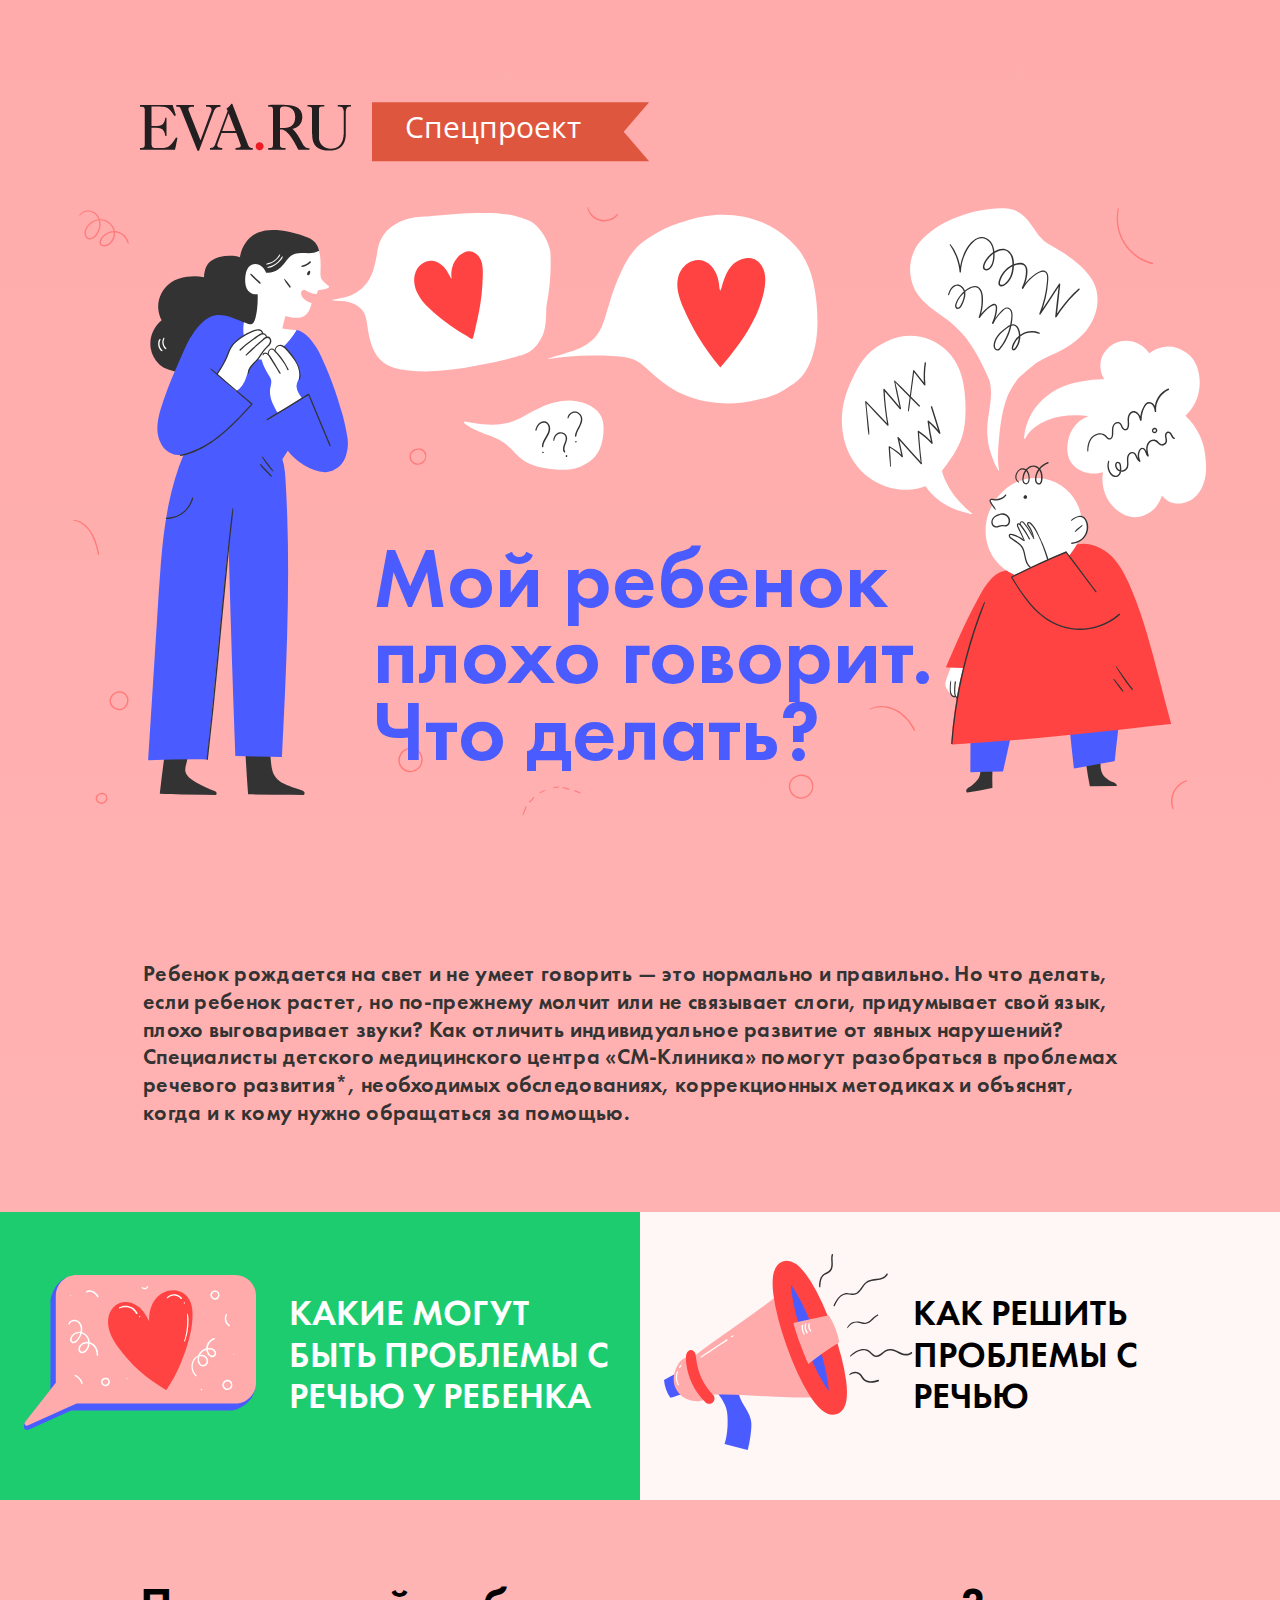
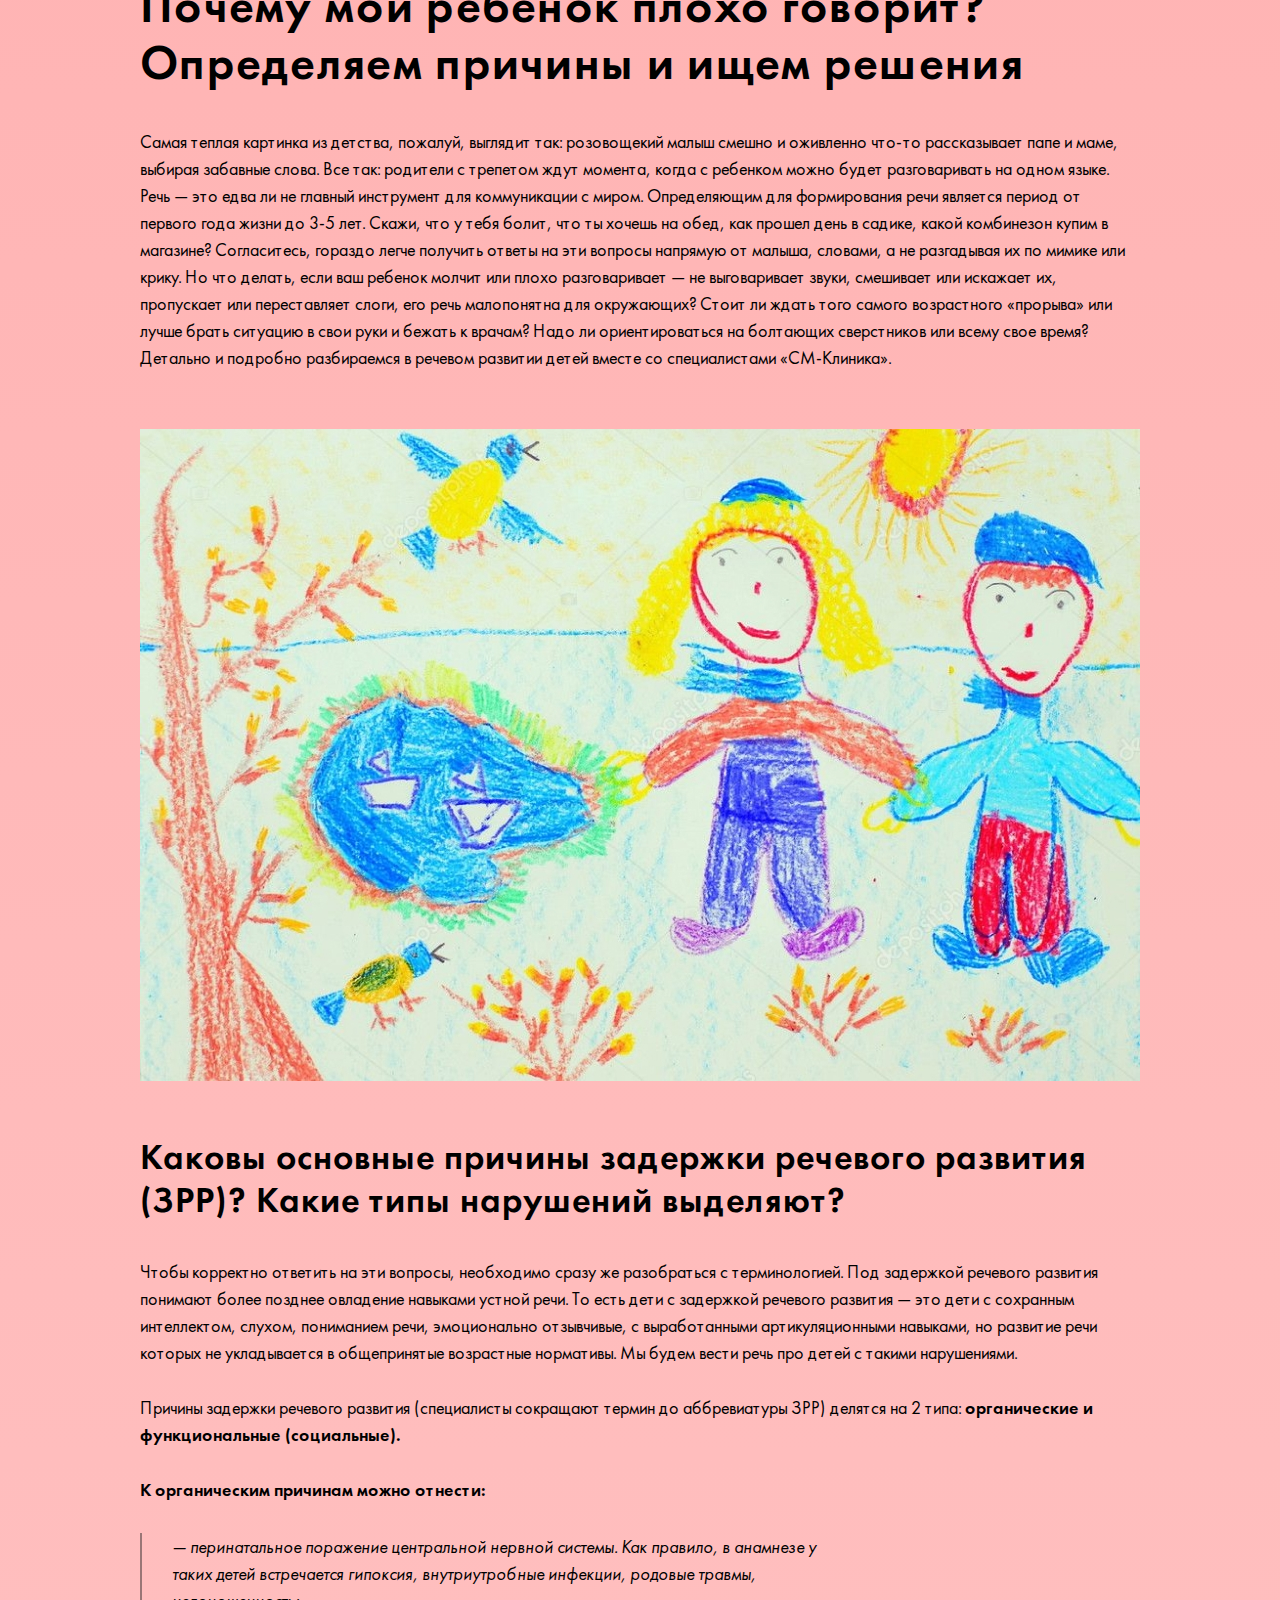
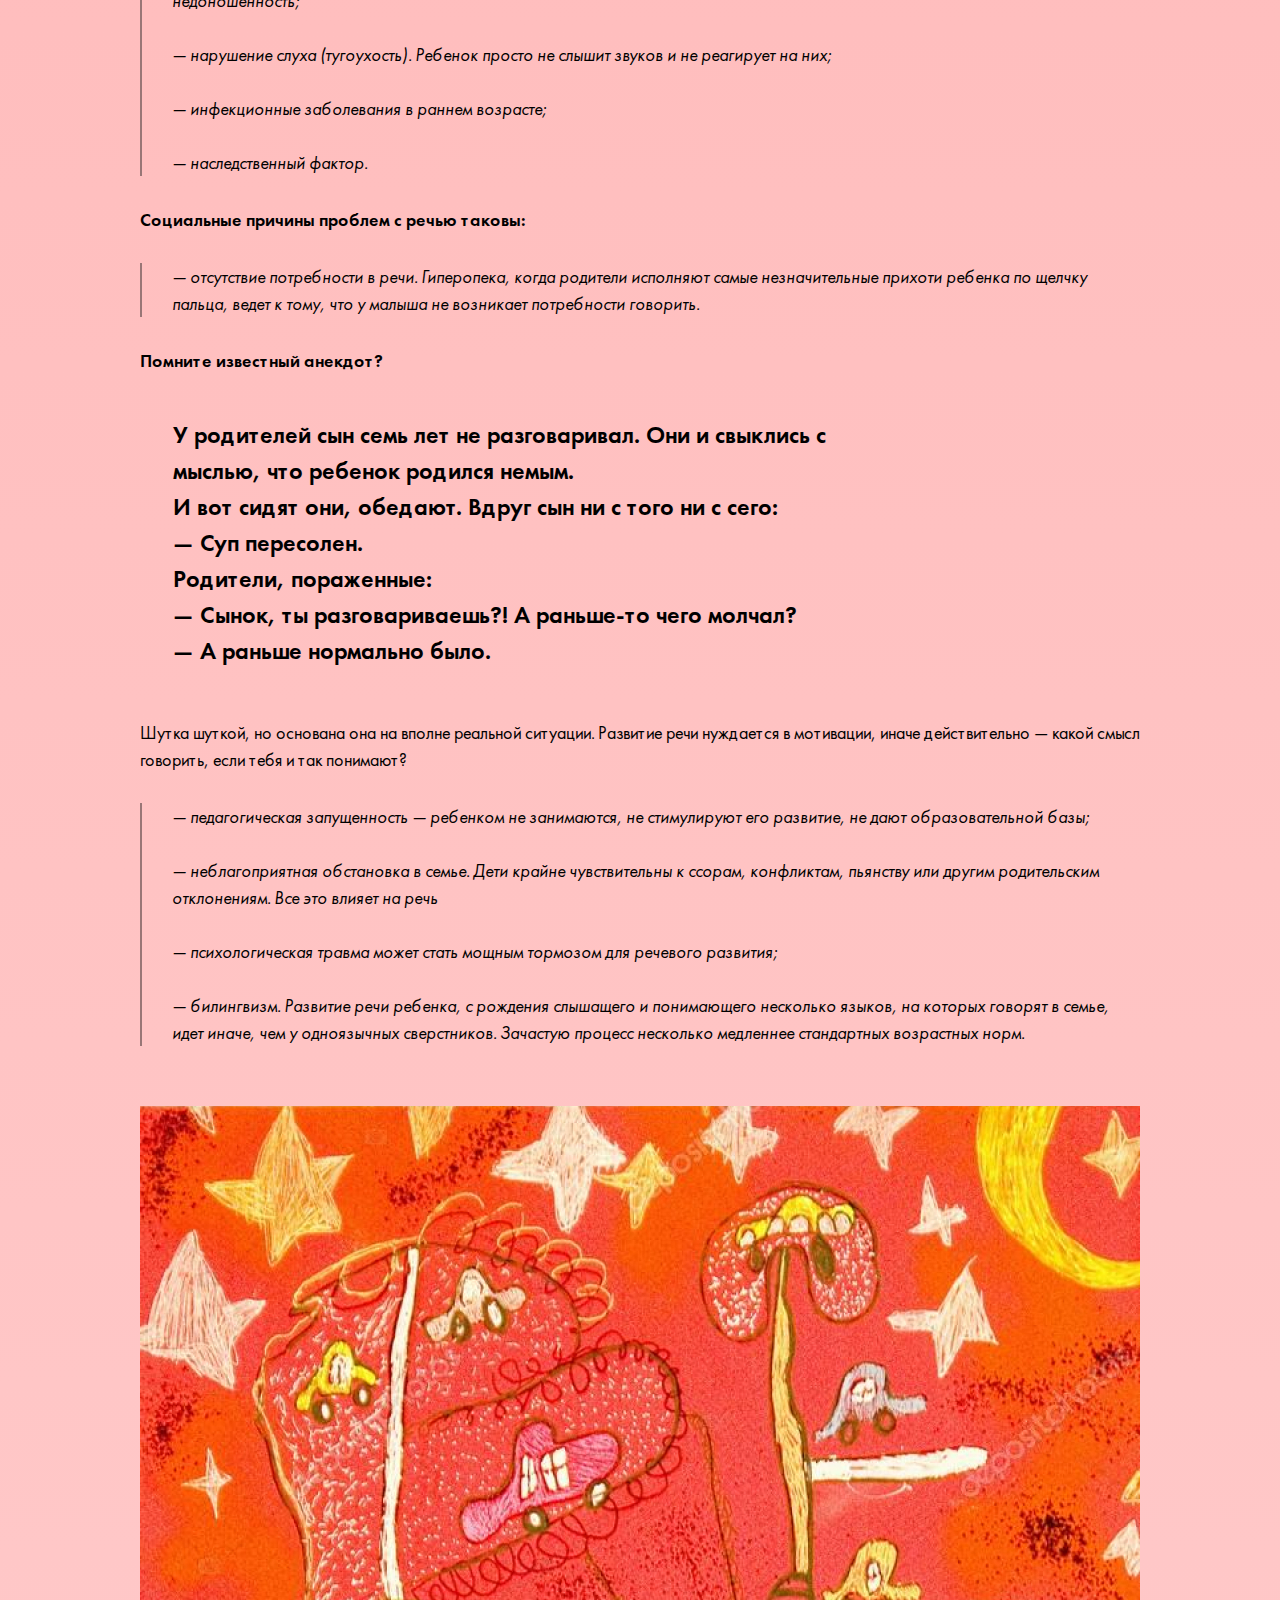
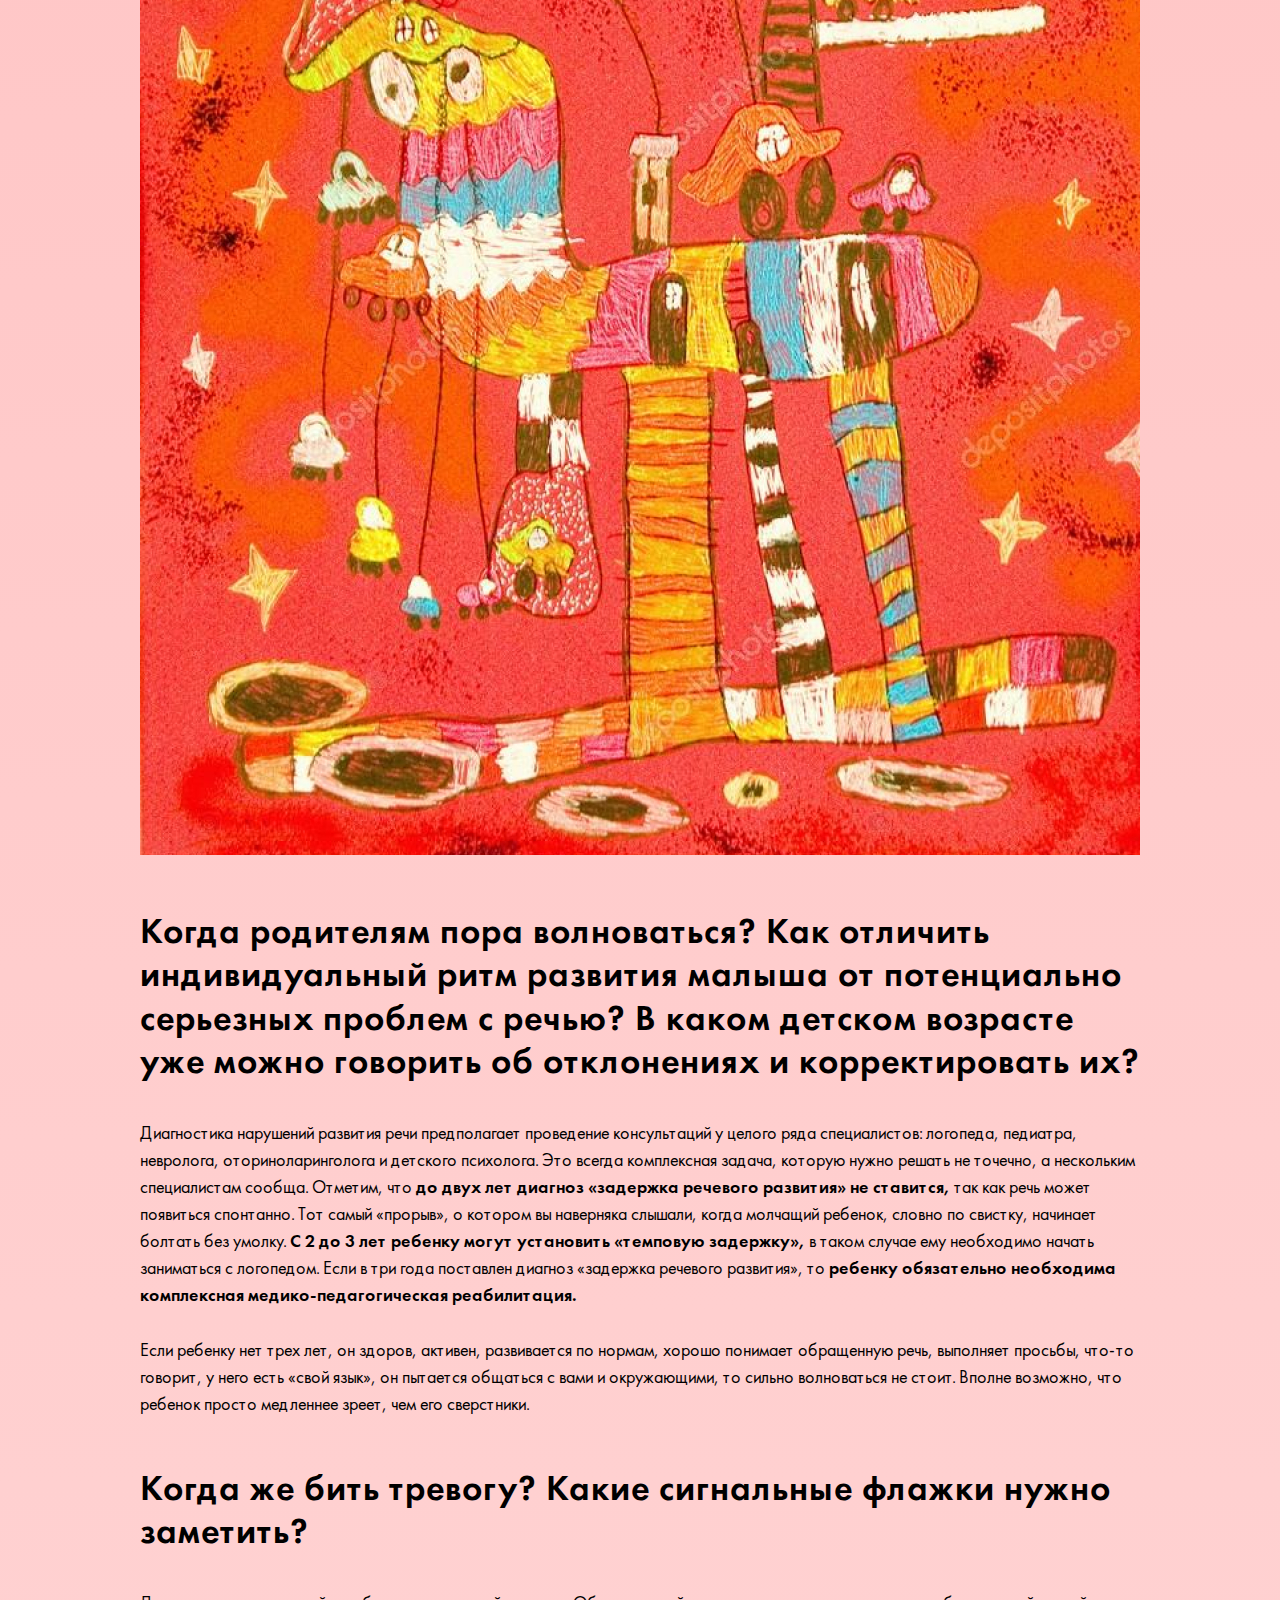
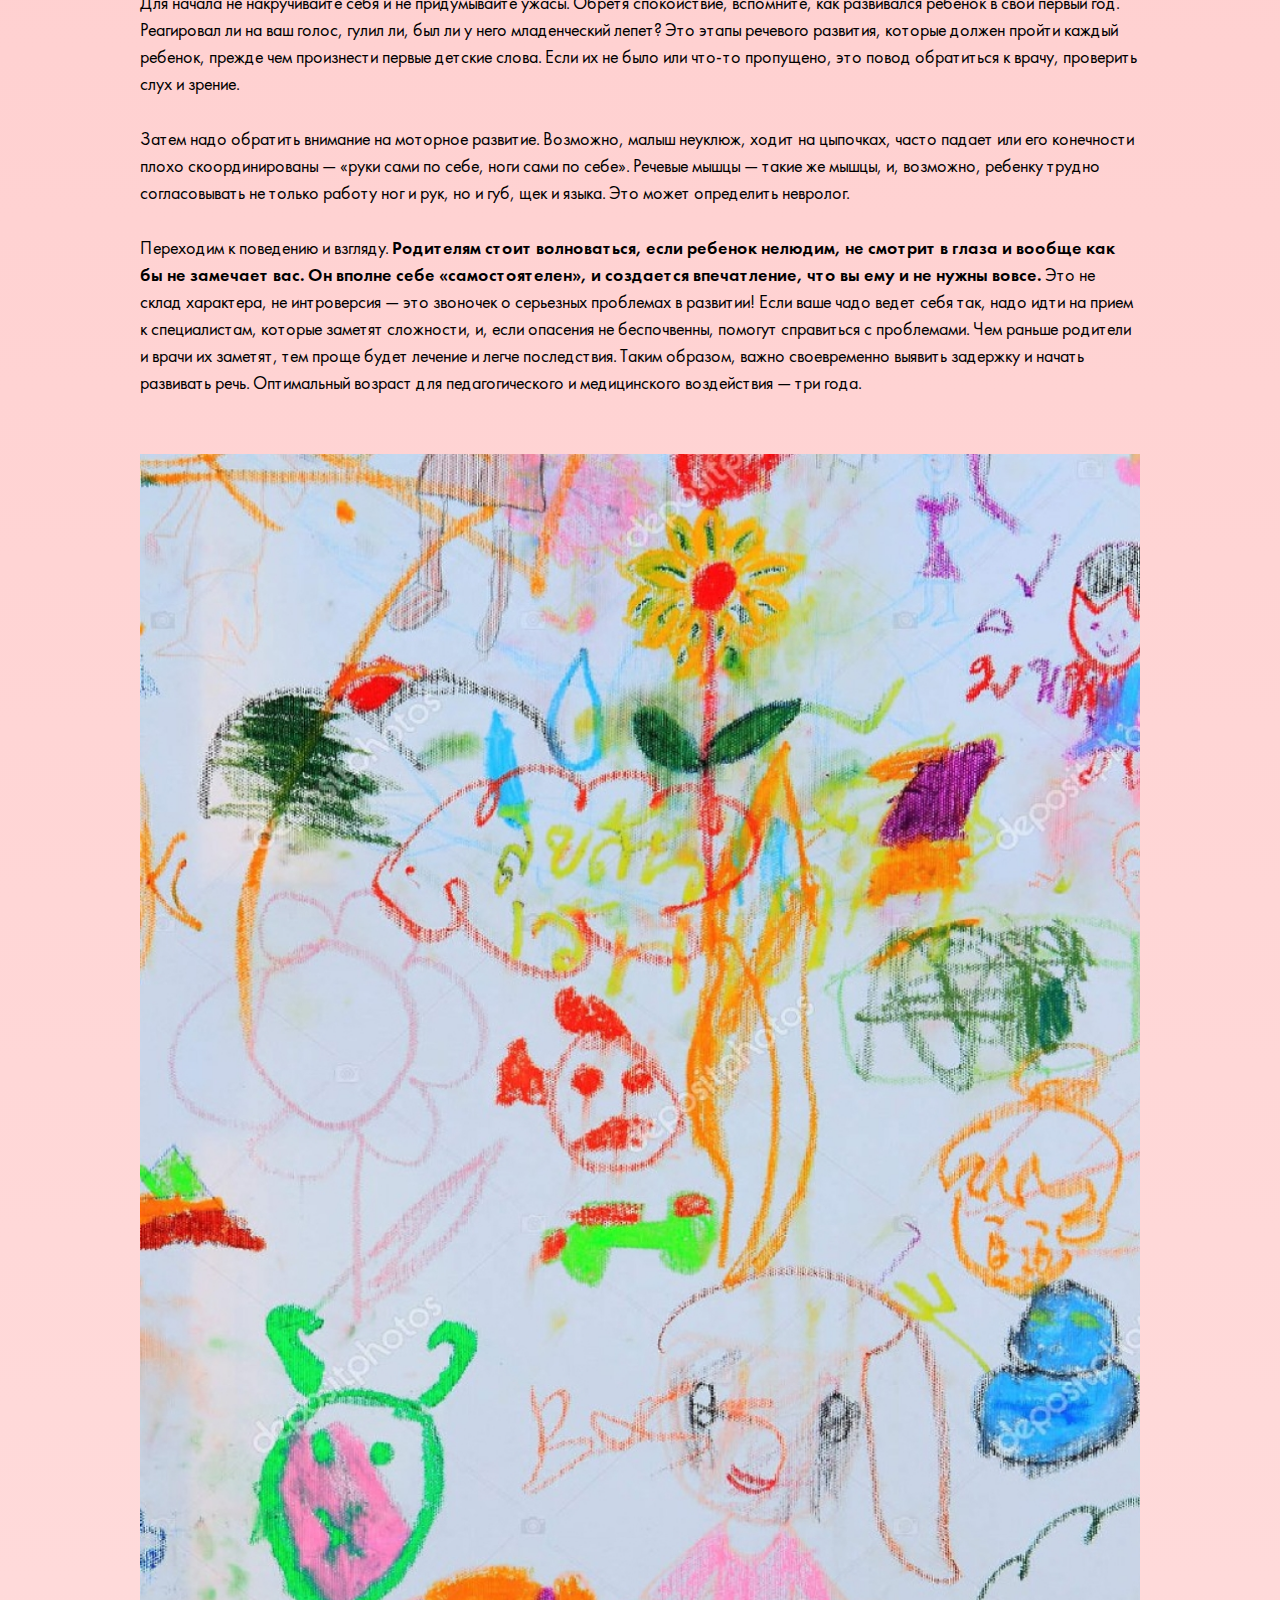
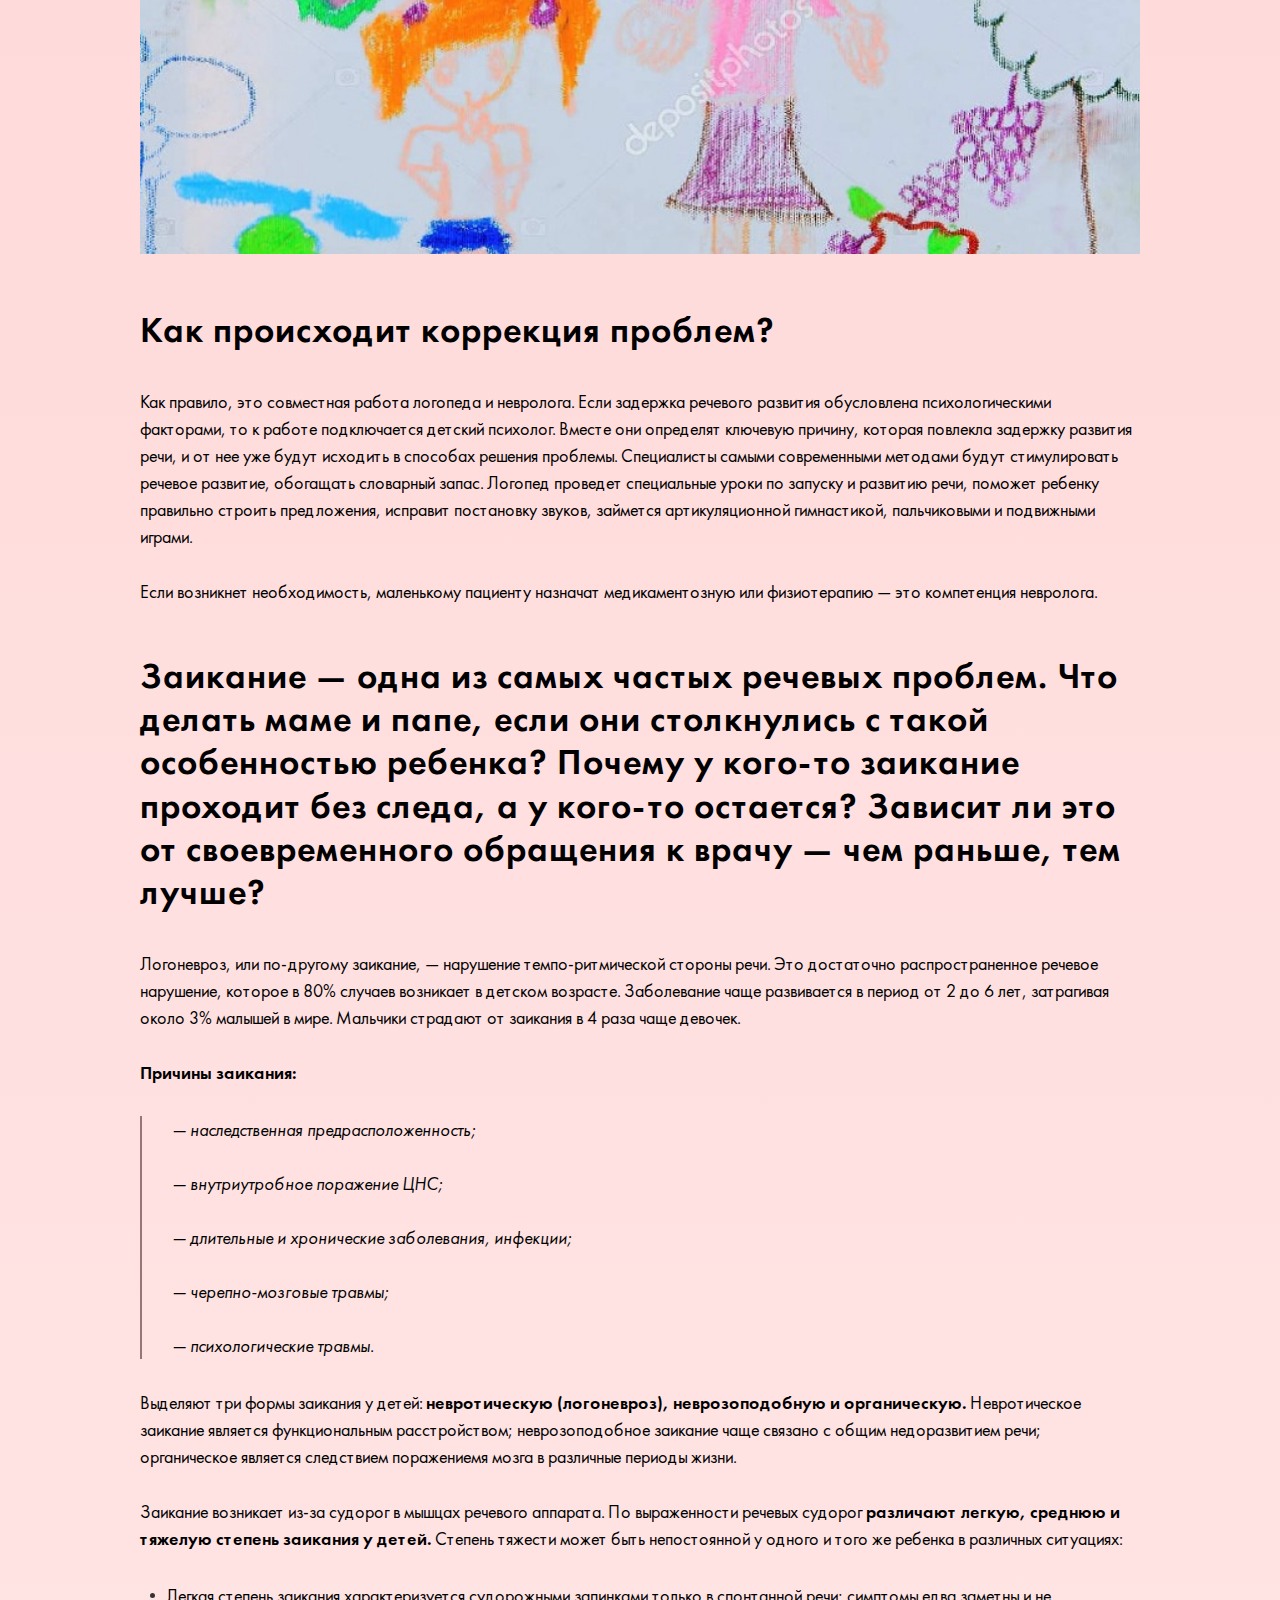
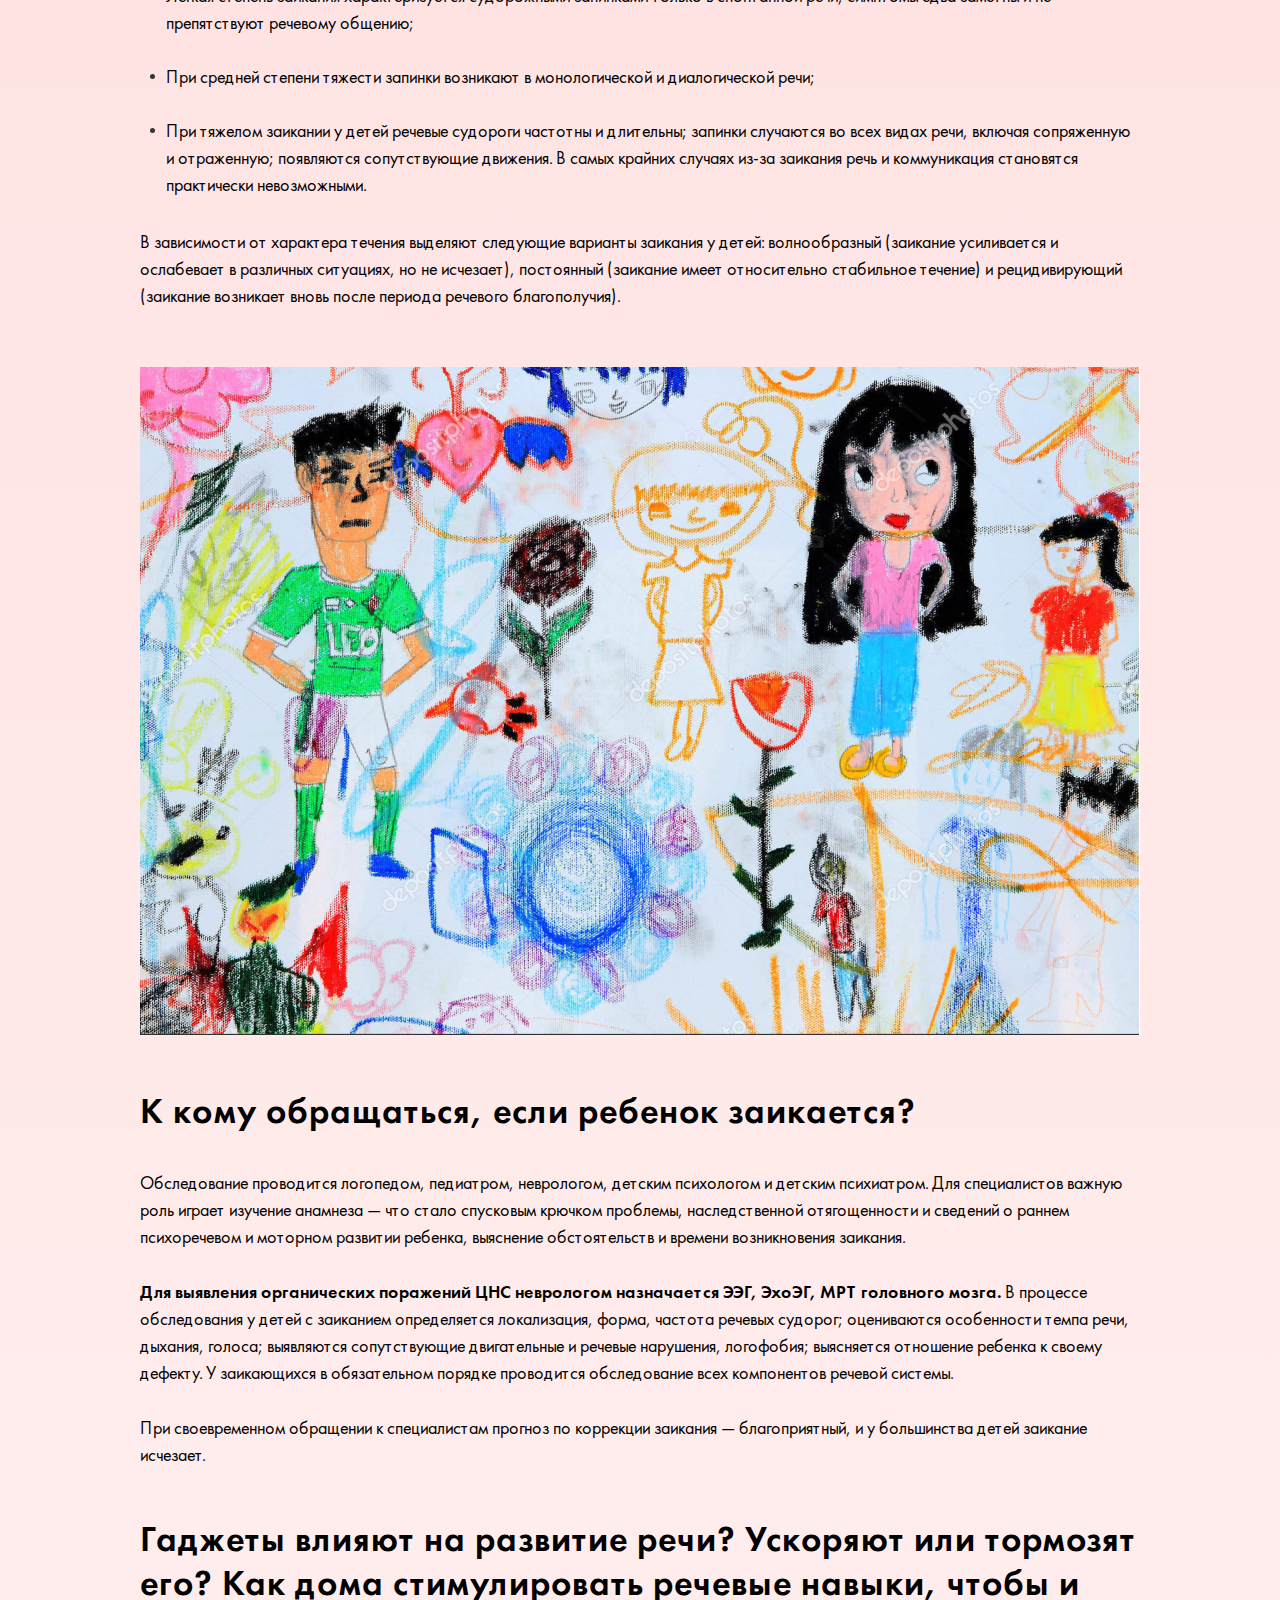
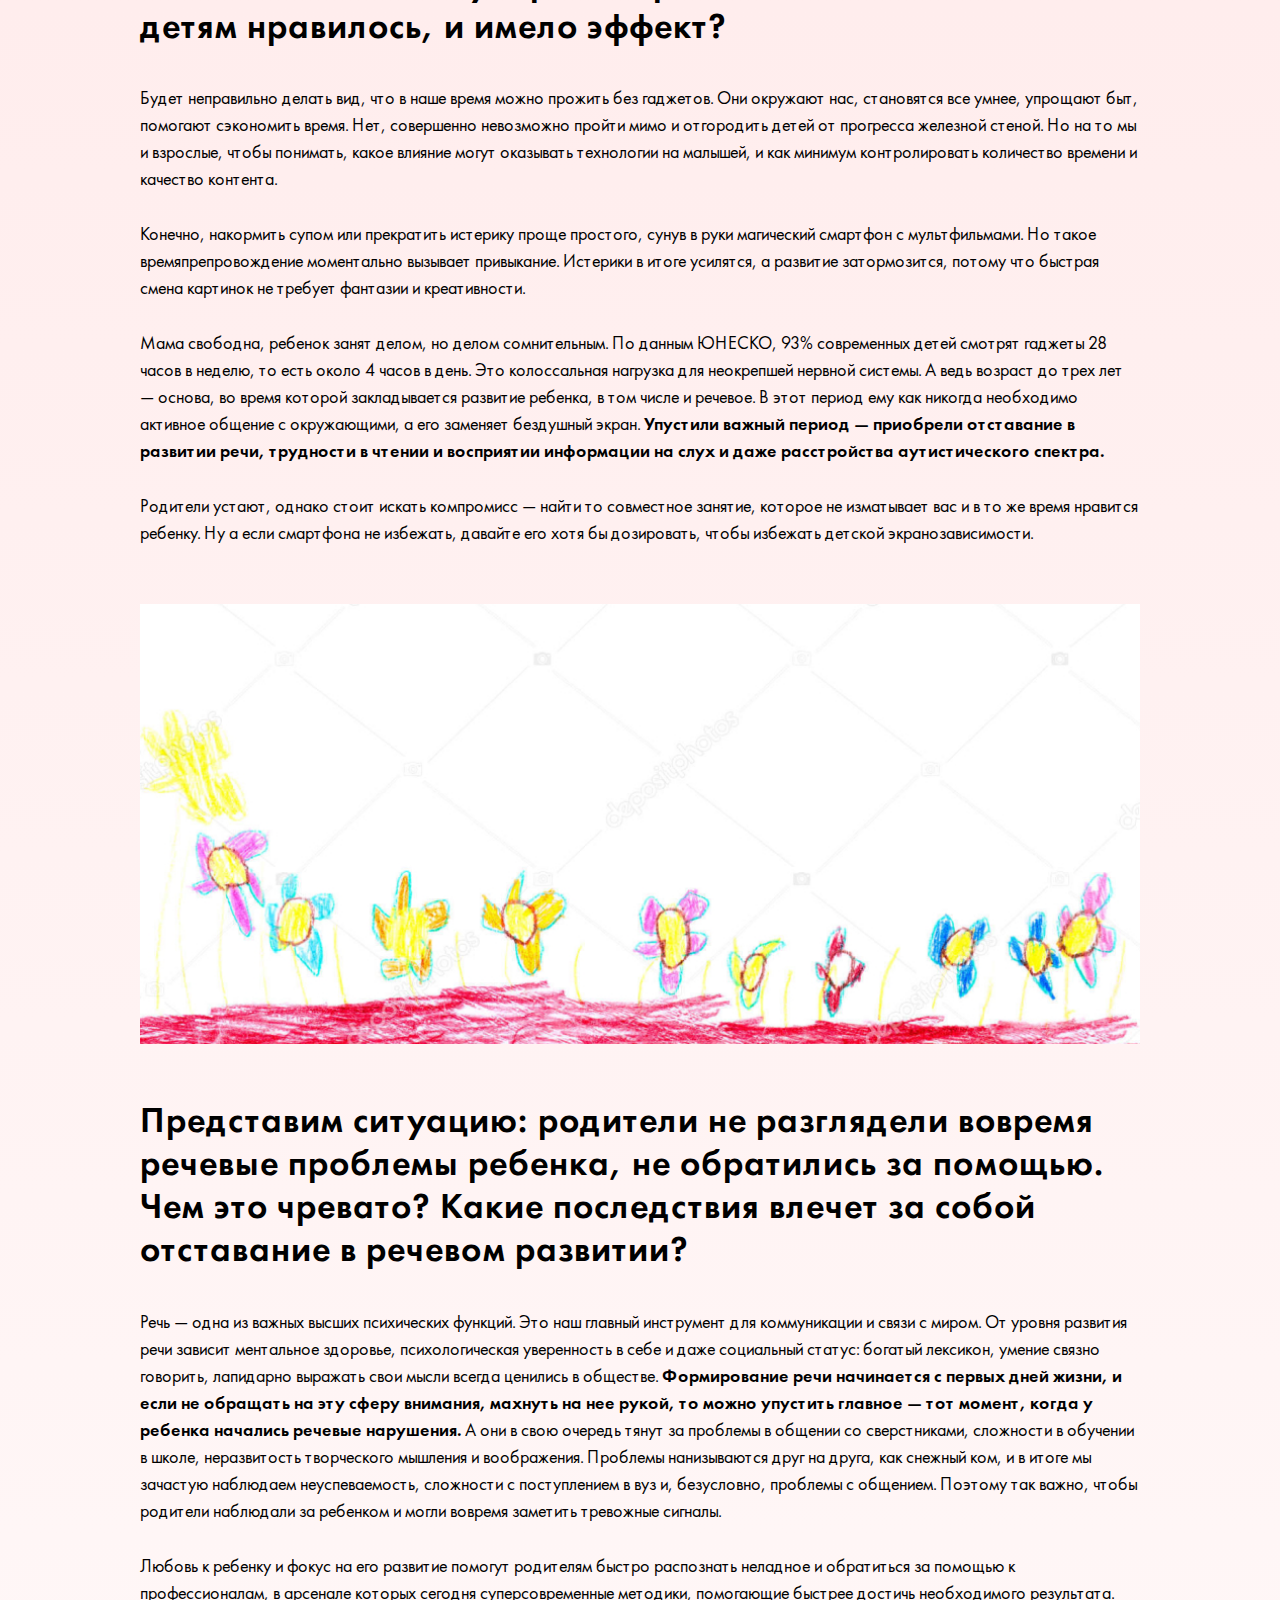
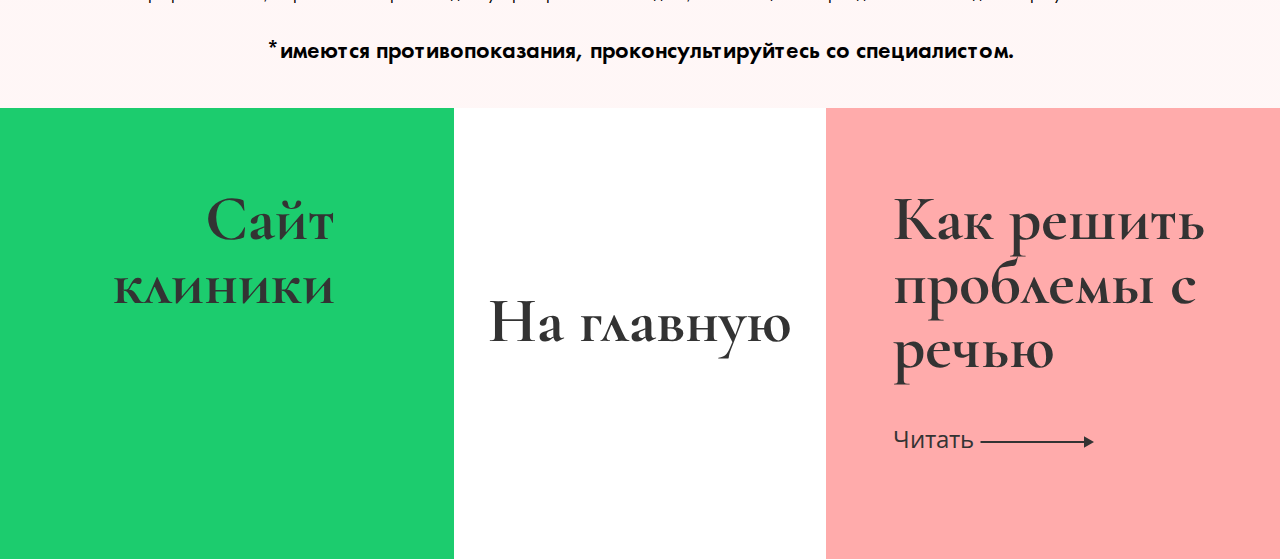
==== index.html @ 89c46861 "Первая версия" ====
<!DOCTYPE html>
<html lang="ru">
	<head>
		<meta http-equiv="Content-Type" content="text/html; charset=utf-8">

		<!-- Адаптирование страницы для мобильных устройств -->
		<meta name="viewport" content="width=device-width, initial-scale=1, maximum-scale=1">

		<!-- Запрет распознования номера телефона -->
		<meta name="format-detection" content="telephone=no">
		<meta name="SKYPE_TOOLBAR" content ="SKYPE_TOOLBAR_PARSER_COMPATIBLE">

		<!-- Заголовок страницы -->
		<title>Заголовок страницы</title>

		<!-- Данное значение часто используют(использовали) поисковые системы -->
		<meta name="description" content="">
		<meta name="keywords" content="">

		<!-- Изменение цвета панели моб. браузера -->
		<meta name="msapplication-TileColor" content="#DE041D">
		<meta name="theme-color" content="#DE041D">

		<!-- Подключение шрифтов с гугла -->
		<link rel="preconnect" href="https://fonts.googleapis.com">
		<link rel="preconnect" href="https://fonts.gstatic.com" crossorigin>
		<link href="https://fonts.googleapis.com/css2?family=Cormorant+Garamond:wght@700&family=Open+Sans&display=swap" rel="stylesheet">

		<!-- Подключение файлов стилей -->
		<link rel="stylesheet" href="css/styles.css">

		<link rel="stylesheet" href="css/response_1187.css" media="print, (max-width: 1187px)">
		<link rel="stylesheet" href="css/response_1023.css" media="print, (max-width: 1023px)">
		<link rel="stylesheet" href="css/response_767.css" media="print, (max-width: 767px)">
		<link rel="stylesheet" href="css/response_479.css" media="(max-width: 479px)">
	</head>

	<body>
		<div class="wrap">
			<div class="main">
				<header>
					<div class="cont">
						<div class="header_logo">
							<a href="#">
								<img src="images/eva-logo.png" alt="">
							</a>
							<strong class="slogan">Спецпроект</strong>
						</div>
					</div>
				</header>


				<div class="first-section">
					<div class="cont">
						<div class="first-section_img">
							<img src="images/first-section_img.svg" alt="">
						</div>
						<h1 class="first-section_title">
							Мой ребенок плохо говорит. Что делать?
						</h1>
						<div class="first-section_text">
							Ребенок рождается на свет и не умеет говорить — это нормально и правильно. Но что делать, если ребенок растет, но по-прежнему молчит или не связывает слоги, придумывает свой язык, плохо выговаривает звуки? Как отличить индивидуальное развитие от явных нарушений? Специалисты детского медицинского центра «СМ-Клиника» помогут разобраться в проблемах речевого развития*, необходимых обследованиях, коррекционных методиках и объяснят, когда и к кому нужно обращаться за помощью.
						</div>
					</div>
				</div>

				<div class="tabs_container">
					<div class="tabs">
						<button data-content="#tab1" data-level="level1" class="page1 active">
							<div class="tabs_icon">
								<img src="images/tabs1.svg" alt="">	
							</div>							
							<div class="tabs_title">Какие могут быть проблемы с речью у ребенка</div> 
						</button>
						<button data-content="#tab2" data-level="level1" class="page2">
							<div class="tabs_icon">
								<img src="images/tabs2.svg" alt="">	
							</div>							
							<div class="tabs_title">Как решить проблемы с речью</div> 
						</button>
			
					</div>


					<div class="tab_content level1 active" id="tab1">
						<div class="cont">
							<div class="text-block">
								<h2>Почему мой ребенок плохо говорит?<br> 
									Определяем причины и ищем решения
								</h2>
								<p>Самая теплая картинка из детства, пожалуй, выглядит так: розовощекий малыш смешно и оживленно что-то рассказывает папе и маме, выбирая забавные слова. Все так: родители с трепетом ждут момента, когда с ребенком можно будет разговаривать на одном языке. Речь — это едва ли не главный инструмент для коммуникации с миром. Определяющим для формирования речи является период от первого года жизни до 3-5 лет. Скажи, что у тебя болит, что ты хочешь на обед, как прошел день в садике, какой комбинезон купим в магазине? Согласитесь, гораздо легче получить ответы на эти вопросы напрямую от малыша, словами, а не разгадывая их по мимике или крику. Но что делать, если ваш ребенок молчит или плохо разговаривает — не выговаривает звуки, смешивает или искажает их, пропускает или переставляет слоги, его речь малопонятна для окружающих? Стоит ли ждать того самого возрастного
									«прорыва» или лучше брать ситуацию в свои руки и бежать к врачам? Надо ли ориентироваться на болтающих сверстников или всему свое время? Детально и подробно разбираемся в речевом развитии детей вместе со специалистами «СМ-Клиника».
								</p>
								<img src="images/image1.jpg" alt="">
								<h3>Каковы основные причины задержки речевого развития (ЗРР)? Какие типы нарушений выделяют?</h3>
								<p>Чтобы корректно ответить на эти вопросы, необходимо сразу же разобраться с терминологией. Под задержкой речевого развития понимают более позднее овладение навыками устной речи. То есть дети с задержкой речевого развития — это дети с сохранным интеллектом, слухом, пониманием речи, эмоционально отзывчивые, с выработанными артикуляционными навыками, но развитие речи которых не укладывается в общепринятые возрастные нормативы. Мы будем вести речь про детей с такими нарушениями.</p>
								<p>Причины задержки речевого развития (специалисты сокращают термин до аббревиатуры ЗРР) делятся на 2 типа: <span>органические и функциональные (социальные).</span></p>
								<p><span>К органическим причинам можно отнести:</span></p>
								<ol>
									<li>— перинатальное поражение центральной нервной системы. Как правило, в анамнезе у<br> таких детей встречается гипоксия, внутриутробные инфекции, родовые травмы,<br>	недоношенность;</li>
									<li>— нарушение слуха (тугоухость). Ребенок просто не слышит звуков и не реагирует на них;</li>
									<li>— инфекционные заболевания в раннем возрасте;</li>
									<li>— наследственный фактор.</li>
								</ol>	 
								<p><span>Социальные причины проблем с речью таковы:</span></p>   
								<ol>
									<li>— отсутствие потребности в речи. Гиперопека, когда родители исполняют самые незначительные прихоти ребенка по щелчку пальца, ведет к тому, что у малыша не возникает потребности говорить.</li>
								</ol>								
								<p><span>Помните известный анекдот?</span></p> 
								<blockquote>
									У родителей сын семь лет не разговаривал. Они и свыклись с<br> мыслью, что ребенок родился немым.
									<br>И вот сидят они, обедают. Вдруг сын ни с того ни с сего:
									<br>— Суп пересолен.
									<br>Родители, пораженные:
									<br>— Сынок, ты разговариваешь?! А раньше-то чего молчал?
									<br>— А раньше нормально было.
								</blockquote>  
								<p>Шутка шуткой, но основана она на вполне реальной ситуации. Развитие речи нуждается в мотивации, иначе действительно — какой смысл говорить, если тебя и так понимают?</p>
								<ol>
									<li>— педагогическая запущенность — ребенком не занимаются, не стимулируют его развитие, не дают образовательной базы;</li>
									<li>— неблагоприятная обстановка в семье. Дети крайне чувствительны к ссорам, конфликтам, пьянству или другим родительским отклонениям. Все это влияет на речь</li>
									<li>— психологическая травма может стать мощным тормозом для речевого развития;</li>
									<li>— билингвизм. Развитие речи ребенка, с рождения слышащего и понимающего несколько языков, на которых говорят в семье, идет иначе, чем у одноязычных сверстников. Зачастую процесс несколько медленнее стандартных возрастных норм.</li>
								</ol>
								<img src="images/image2.jpg" alt="">
								<h3>Когда родителям пора волноваться? Как отличить индивидуальный ритм развития малыша от потенциально серьезных проблем с речью? В каком детском возрасте уже можно говорить об отклонениях и корректировать их?</h3>
								<p>Диагностика нарушений развития речи предполагает проведение консультаций у целого ряда специалистов: логопеда, педиатра, невролога, оториноларинголога и детского психолога. Это всегда комплексная задача, которую нужно решать не точечно, а нескольким специалистам сообща. Отметим, что <span>до двух лет диагноз «задержка речевого развития» не ставится,</span> так как речь может появиться спонтанно. Тот самый «прорыв», о котором вы наверняка слышали, когда молчащий ребенок, словно по свистку, начинает болтать без умолку. <span>С 2 до 3 лет ребенку могут установить «темповую задержку»,</span> в таком случае ему необходимо начать заниматься с логопедом. Если в три года поставлен диагноз «задержка речевого развития», то <span>ребенку обязательно необходима комплексная медико-педагогическая реабилитация.</span></p>
								<p>Если ребенку нет трех лет, он здоров, активен, развивается по нормам, хорошо понимает обращенную речь, выполняет просьбы, что-то говорит, у него есть «свой язык», он пытается общаться с вами и окружающими, то сильно волноваться не стоит. Вполне возможно, что ребенок просто медленнее зреет, чем его сверстники.</p>
								<h3>Когда же бить тревогу? Какие сигнальные флажки нужно заметить?</h3>
								<p>Для начала не накручивайте себя и не придумывайте ужасы. Обретя спокойствие, вспомните, как развивался ребенок в свой первый год. Реагировал ли на ваш голос, гулил ли, был ли у него младенческий лепет? Это этапы речевого развития, которые должен пройти каждый ребенок, прежде чем произнести первые детские слова. Если их не было или что-то пропущено, это повод обратиться к врачу, проверить слух и зрение.</p>
								<p>Затем надо обратить внимание на моторное развитие. Возможно, малыш неуклюж, ходит на цыпочках, часто падает или его конечности плохо скоординированы — «руки сами по себе, ноги сами по себе». Речевые мышцы — такие же мышцы, и, возможно, ребенку трудно согласовывать не только работу ног и рук, но и губ, щек и языка. Это может определить невролог.</p>
								<p>Переходим к поведению и взгляду. <span>Родителям стоит волноваться, если ребенок нелюдим, не смотрит в глаза и вообще как бы не замечает вас. Он вполне себе «самостоятелен», и создается впечатление, что вы ему и не нужны вовсе.</span>  Это не склад характера, не интроверсия — это звоночек о серьезных проблемах в развитии! Если ваше чадо ведет себя так, надо идти на прием к специалистам, которые заметят сложности, и, если опасения не беспочвенны, помогут справиться с проблемами. Чем раньше родители и врачи их заметят, тем проще будет лечение и легче последствия. Таким образом, важно своевременно выявить задержку и начать развивать речь. Оптимальный возраст для педагогического и медицинского воздействия — три года.</p>
								<img src="images/image3.jpg" alt="">
								<h3>Как происходит коррекция проблем?</h3>
								<p>Как правило, это совместная работа логопеда и невролога. Если задержка речевого развития обусловлена психологическими факторами, то к работе подключается детский психолог. Вместе они определят ключевую причину, которая повлекла задержку развития речи, и от нее уже будут исходить в способах решения проблемы. Специалисты самыми современными методами будут стимулировать речевое развитие, обогащать словарный запас. Логопед проведет специальные уроки по запуску и развитию речи, поможет ребенку правильно строить предложения, исправит постановку звуков, займется артикуляционной гимнастикой, пальчиковыми и подвижными играми.</p>
								<p>Если возникнет необходимость, маленькому пациенту назначат медикаментозную или физиотерапию — это компетенция невролога.</p>
								<h3>Заикание — одна из самых частых речевых проблем. Что делать маме и папе, если они столкнулись с такой особенностью ребенка? Почему у кого-то заикание проходит без следа, а у кого-то остается? Зависит ли это от своевременного обращения к врачу — чем раньше, тем лучше?</h3>
								<p>Логоневроз, или по-другому заикание, — нарушение темпо-ритмической стороны речи. Это достаточно распространенное речевое нарушение, которое в 80% случаев возникает в детском возрасте. Заболевание чаще развивается в период от 2 до 6 лет, затрагивая около 3% малышей в мире. Мальчики страдают от заикания в 4 раза чаще девочек.</p>
								<p><span>Причины заикания:</span></p>
								<ol>
									<li>— наследственная предрасположенность;</li>
									<li>— внутриутробное поражение ЦНС;</li>
									<li>— длительные и хронические заболевания, инфекции;</li>
									<li>— черепно-мозговые травмы;</li>
									<li>— психологические травмы.</li>
								</ol>
								<p>Выделяют три формы заикания у детей: <span>невротическую (логоневроз), неврозоподобную и органическую.</span>  Невротическое заикание является функциональным расстройством; неврозоподобное заикание чаще связано с общим недоразвитием речи; органическое является следствием поражениемя мозга в различные периоды жизни.</p>
								<p>Заикание возникает из-за судорог в мышцах речевого аппарата. По выраженности речевых судорог <span>различают легкую, среднюю и тяжелую степень заикания у детей.</span> Степень тяжести может быть непостоянной у одного и того же ребенка в различных ситуациях:</p>
								<ul>
									<li>Легкая степень заикания характеризуется судорожными запинками только в спонтанной речи; симптомы едва заметны и не препятствуют речевому общению;</li>
									<li>При средней степени тяжести запинки возникают в монологической и диалогической речи;</li>
									<li>При тяжелом заикании у детей речевые судороги частотны и длительны; запинки случаются во всех видах речи, включая сопряженную и отраженную; появляются сопутствующие движения. В самых крайних случаях из-за заикания речь и коммуникация становятся практически невозможными.</li>
								</ul>	
								<p>В зависимости от характера течения выделяют следующие варианты заикания у детей: волнообразный (заикание усиливается и ослабевает в различных ситуациях, но не исчезает), постоянный (заикание имеет относительно стабильное течение) и рецидивирующий (заикание возникает вновь после периода речевого благополучия).</p>
								<img src="images/image4.jpg" alt=""> 
								<h3>К кому обращаться, если ребенок заикается?</h3>
								<p>Обследование проводится логопедом, педиатром, неврологом, детским психологом и детским психиатром. Для специалистов важную роль играет изучение анамнеза — что стало спусковым крючком проблемы, наследственной отягощенности и сведений о раннем психоречевом и моторном развитии ребенка, выяснение обстоятельств и времени возникновения заикания.</p>
								<p><span>Для выявления органических поражений ЦНС неврологом назначается ЭЭГ, ЭхоЭГ, МРТ головного мозга.</span> В процессе обследования у детей с заиканием определяется локализация, форма, частота речевых судорог; оцениваются особенности темпа речи, дыхания, голоса; выявляются сопутствующие двигательные и речевые нарушения, логофобия; выясняется отношение ребенка к своему дефекту. У заикающихся в обязательном порядке проводится обследование всех компонентов речевой системы.</p>
								<p>При своевременном обращении к специалистам прогноз по коррекции заикания — благоприятный, и у большинства детей заикание исчезает.</p>
								<h3>Гаджеты влияют на развитие речи? Ускоряют или тормозят его? Как дома стимулировать речевые навыки, чтобы и детям нравилось, и имело эффект?</h3>	
								<p>Будет неправильно делать вид, что в наше время можно прожить без гаджетов. Они окружают нас, становятся все умнее, упрощают быт, помогают сэкономить время. Нет, совершенно невозможно пройти мимо и отгородить детей от прогресса железной стеной. Но на то мы и взрослые, чтобы понимать, какое влияние могут оказывать технологии на малышей, и как минимум контролировать количество времени и качество контента.</p>
								<p>Конечно, накормить супом или прекратить истерику проще простого, сунув в руки магический смартфон с мультфильмами. Но такое времяпрепровождение моментально вызывает привыкание. Истерики в итоге усилятся, а развитие затормозится, потому что быстрая смена картинок не требует фантазии и креативности.</p>
								<p>Мама свободна, ребенок занят делом, но делом сомнительным. По данным ЮНЕСКО, 93% современных детей смотрят гаджеты 28 часов в неделю, то есть около 4 часов в день. Это колоссальная нагрузка для неокрепшей нервной системы. А ведь возраст до трех лет — основа, во время которой закладывается развитие ребенка, в том числе и речевое. В этот период ему как никогда необходимо активное общение с окружающими, а его заменяет бездушный экран. <span>Упустили важный период — приобрели отставание в развитии речи, трудности в чтении и восприятии информации на слух и даже расстройства аутистического спектра.</span></p>
								<p>Родители устают, однако стоит искать компромисс — найти то совместное занятие, которое не изматывает вас и в то же время нравится ребенку. Ну а если смартфона не избежать, давайте его хотя бы дозировать, чтобы избежать детской экранозависимости.</p>	
								<img src="images/image5.jpg" alt="">	
								<h3>Представим ситуацию: родители не разглядели вовремя речевые проблемы ребенка, не обратились за помощью. Чем это чревато? Какие последствия влечет за собой отставание в речевом развитии?</h3>									
								<p>Речь — одна из важных высших психических функций. Это наш главный инструмент для коммуникации и связи с миром. От уровня развития речи зависит ментальное здоровье, психологическая уверенность в себе и даже социальный статус: богатый лексикон, умение связно говорить, лапидарно выражать свои мысли всегда ценились в обществе. <span>Формирование речи начинается с первых дней жизни, и если не обращать на эту сферу внимания, махнуть на нее рукой, то можно упустить главное — тот момент, когда у ребенка начались речевые нарушения.</span>  А они в свою очередь тянут за проблемы в общении со сверстниками, сложности в обучении в школе, неразвитость творческого мышления и воображения. Проблемы нанизываются друг на друга, как снежный ком, и в итоге мы зачастую наблюдаем неуспеваемость, сложности с поступлением в вуз и, безусловно, проблемы с общением. Поэтому так важно, чтобы родители наблюдали за ребенком и могли вовремя заметить тревожные сигналы.</p>
								<p>Любовь к ребенку и фокус на его развитие помогут родителям быстро распознать неладное и обратиться за помощью к профессионалам, в арсенале которых сегодня суперсовременные методики, помогающие быстрее достичь необходимого результата.</p>	
								<div class="footnote">*имеются противопоказания, проконсультируйтесь со специалистом.</div>	
							</div>
						</div>
					</div>


					<div class="tab_content level1" id="tab2">
						<div class="cont">
							snhdgjsdfngsdnfg
							sdnjfogdsnogfinjsdfogs
							\sjfdgsdjfgsdjfgifsdk
						</div>
					</div>

				</div>






				<footer class="footer-beauty_in_italian">
					<div class="holder">
						<a href="secrets_italian_food.html" class="prev-link">
							<strong>Сайт<br> клиники</strong>
						</a>
						<a href="#" class="index-link btn-scroll" style="display: inline-block;">На главную</a>
						<a href="jelato.html" class="next-link">
							<strong>Как решить проблемы с речью</strong>
							<span>
								Читать
								<svg width="114" height="12" viewBox="0 0 114 12" xmlns="http://www.w3.org/2000/svg">
									<path d="M114 6L104 0.226497V11.7735L114 6ZM0.5 7H105V5H0.5V7Z"/>
								</svg>
							</span>
						</a>
					</div>
				</footer>


				















			<div class="overlay"></div>
		</div>


	


		<!-- Подключение javascript файлов -->
		<script src="js/jquery-3.5.0.min.js"></script>
		<script src="js/lozad.min.js"></script>
		<script src="js/functions.js"></script>
		<script src="js/scripts.js"></script>
	</body>
</html>
---- css/styles.css ----
/* For old browsers */
@supports (not(--css: variables))
{
    .supports_error
    {
        display: flex !important;
    }
}

/* For IE */
@media screen and (-ms-high-contrast: active), (-ms-high-contrast: none)
{
    .supports_error
    {
        display: flex !important;
    }
}




@font-face {
    font-family: 'Futura';
    src: url('F../fonts/uturaPT-Book.eot');
    src: local('Futura PT Book'), local('FuturaPT-Book'),
        url('../fonts/FuturaPT-Book.eot?#iefix') format('embedded-opentype'),
        url('../fonts/FuturaPT-Book.woff') format('woff'),
        url('../fonts/FuturaPT-Book.ttf') format('truetype');
    font-weight: normal;
    font-style: normal;
}


@font-face {
    font-family: 'Futura';
    src: url('../fonts/FuturaPT-BookObl.eot');
    src: local('Futura PT Book Oblique'), local('FuturaPT-BookObl'),
        url('../fonts/FuturaPT-BookObl.eot?#iefix') format('embedded-opentype'),
        url('../fonts/FuturaPT-BookObl.woff2') format('woff2'),
        url('../fonts/FuturaPT-BookObl.woff') format('woff'),
        url('../fonts/FuturaPT-BookObl.ttf') format('truetype');
    font-weight: 400;
    font-style: italic;
}


@font-face {
    font-family: 'Futura';
    src: url('../fonts/FuturaPT-Demi.eot');
    src: local('Futura PT Demi'), local('FuturaPT-Demi'),
        url('../fonts/FuturaPT-Demi.eot?#iefix') format('embedded-opentype'),
        url('../fonts/FuturaPT-Demi.woff2') format('woff2'),
        url('../fonts/FuturaPT-Demi.woff') format('woff'),
        url('../fonts/FuturaPT-Demi.ttf') format('truetype');
    font-weight: 600;
    font-style: normal;
}





/*------------------
    Reset styles
------------------*/
*
{
    box-sizing: border-box;
    margin: 0;
    padding: 0;
}

*:before,
*:after
{
    box-sizing: border-box;
}

html
{
    -webkit-font-smoothing: antialiased;
    -moz-osx-font-smoothing: grayscale;
        -ms-text-size-adjust: 100%;
    -webkit-text-size-adjust: 100%;
}

body
{
    margin: 0;

    -webkit-tap-highlight-color: transparent;
    -webkit-overflow-scrolling: touch;
    text-rendering: optimizeLegibility;
    text-decoration-skip: objects;
}

img
{
    border-style: none;
}

textarea
{
    overflow: auto;
}

input,
textarea,
input:active,
textarea:active,
button
{
    margin: 0;

    -webkit-border-radius: 0;
            border-radius: 0;
         outline: none transparent !important;
    box-shadow: none;

    -webkit-appearance: none;
            appearance: none;
    -moz-outline: none !important;
}

input::-webkit-outer-spin-button,
input::-webkit-inner-spin-button
{
    margin: 0;

    -webkit-appearance: none;
}

input[type=number]
{
    -moz-appearance: textfield;
}

:focus
{
    outline: 0;
}

:hover,
:active
{
    -webkit-tap-highlight-color: rgba(0,0,0,0);
    -webkit-touch-callout: none;
}


::-ms-clear
{
    display: none;
}



/*-------------------
    Global styles
-------------------*/
:root
{
    --bg: linear-gradient(180deg, #FFABAB 0%, rgba(255, 172, 172, 0.1) 96.01%);
    --scroll_width: 17px;
    --text_color: #333;
    --font_size: 18px;
    --font_size_title: 36px;
    --font-family: 'Futura';
}


::selection
{
    color: #fff;
    background: #de041d;
}

::-moz-selection
{
    color: #fff;
    background: #de041d;
}


.clear
{
    clear: both;
}

.left
{
    float: left;
}

.right
{
    float: right;
}

html
{
    height: 100%;
    min-height: -moz-available;
    min-height: -webkit-fill-available;
    min-height:         fill-available;
}
/*
html.custom_scroll ::-webkit-scrollbar
{
    width: 10px;
    height: 10px;

    background-color: #ccc;
}

html.custom_scroll ::-webkit-scrollbar-thumb
{
    background-color: #de041d;
}

html.custom_scroll
{
    scrollbar-color: #de041d #ccc;
    scrollbar-width: thin;
}

*/
body
{
    height: 100%;
    min-height: -moz-available;
    min-height: -webkit-fill-available;
    min-height:         fill-available;
    font-family: var(--font-family);
    font-weight: 400;
}


button
{
    color: inherit;
    font-family: inherit;
    font-size: inherit;
    font-weight: inherit;
    line-height: inherit;
    display: inline-block;
    cursor: pointer;
    vertical-align: top;
    border: none;
    background: none;
}

.wrap
{
    position: relative;
    display: flex;
    overflow: hidden;
    flex-direction: column;
    min-width: 360px;
    min-height: 100%;    
}


.main
{
    flex: 1 0 auto;
    background: var(--bg);
}


.cont
{
    width: 100%;
    max-width: 1040px;
    margin: 0 auto;
    padding: 0 20px;    
}

.lozad
{
    transition: opacity .5s linear;

    opacity: 0;
}

.lozad.loaded
{
    opacity: 1;
}


.row
{
    display: flex;
    justify-content: flex-start;
    align-items: flex-start;
    align-content: flex-start;
    flex-wrap: wrap;
}



.overlay
{
    position: fixed;
    z-index: 100;
    top: 0;
    left: 0;
    display: none;
    width: 100%;
    height: 100%;
    opacity: .65;
    background: #000;
}






.tabs_container {
    padding: 85px 0 43px;
}
.tabs {
    display: flex;
    margin-bottom: 30px;
    justify-content: flex-start;
    align-items: stretch;
    align-content: stretch;
    flex-wrap: nowrap;
}
.tabs button {
    font-size: 25px;
    font-weight: bold;
    line-height: 30px;
    position: relative;
    display: flex;
    width: 100%;
    height: 288px;
    padding: 46px 24px;
    transition: .2s linear;
    text-align: center;
    background: #FFF6F6;
    justify-content: end;
    align-items: center;
    align-content: center;
}
.tabs button:nth-child(2) {
    justify-content: start;
}
.tabs button .tabs_title {
    font-weight: 600;
    font-size: var(--font_size_title);
    line-height: 115.68%;
    text-align: start;
    text-transform: uppercase;
    margin-left: 33px;
    max-width: 408px;
}
.tabs button:nth-child(2) .tabs_title {
    margin-left: 0;
}
.tabs button:hover {
    color: #FFFFFF;
    background: #1CCC6E;
}
.tabs button.active {
    color: #FFFFFF;
    background: #1CCC6E;
}
.tab_content {
    position: relative;
    visibility: hidden;
    overflow: hidden;
    height: 0;
    pointer-events: none;
    opacity: 0;
}
.tab_content.active {
    visibility: visible;
    overflow: visible;
    height: auto;
    transition: opacity .5s linear;
    pointer-events: auto;
    opacity: 1;
}



header {
    padding-top: 102px;
    margin-bottom: 45px;
}
.header_logo a {
    display: inline-block;
    vertical-align: top;
    -webkit-background-size: 100%;
    -moz-background-size: 100%;
    -o-background-size: 100%;
    background-size: 100%;
    width: 211px;
    height: 50px;
    margin-right: 17px;
}
.slogan {
    display: inline-block;
    vertical-align: top;
    font: normal 30px/50px 'Open Sans';
    background: url(../images/logo.svg) no-repeat;
    -webkit-background-size: 100%;
    -moz-background-size: 100%;
    -o-background-size: 100%;
    background-size: 100%;
    width: 278px;
    height: 60px;
    color: #fff;
    padding-left: 33px;
}



.first-section .cont {
    max-width: 1174px;
}
.first-section_img img {
    width: 100%;
}
.first-section_title {
    font-weight: 600;
    font-size: 85px;
    line-height: 90.7%;
    color: #4A5CFF;    
    max-width: 650px;
    width: 100%;
    margin-top: -280px;
    margin-left: 300px;
}
.first-section_text {
    font-weight: 600;
    font-size: 22px;
    line-height: 126.68%;
    color: var(--text_color);
    margin-top: 190px;
    padding-right: 70px;
    padding-left: 70px;
    margin: 190px auto 0;
    letter-spacing: 0.3px;
}
.text-block h2 {
    font-weight: 600;
    font-size: 48px;
    line-height: 120%;
    margin-bottom: 36px;
    margin-top: 77px;
    letter-spacing: 1.3px;
}
.text-block h3 {
    font-weight: 600;
    font-size: var(--font_size_title);
    line-height: 120%;
    margin-bottom: 36px;
    margin-top: 50px;
    letter-spacing: 1px;
}
.text-block p {
    font-weight: 400;
    font-size: var(--font_size);
    line-height: 150%;  
    margin-bottom: 28px;
}
.text-block p span {
    font-weight: 600;
}
.text-block ol {
    padding-left: 30px;
    list-style: none;
    font-style: italic;
    font-weight: 400;
    font-size: var(--font_size);
    line-height: 150%;
    border-left: 2px solid #997676;  
    margin-top: 30px;
    margin-bottom: 30px; 
}
.text-block ol li {
    margin-bottom: 27px;      
}
.text-block blockquote {
    padding-left: 33px;
    font-weight: 600;
    font-size: 24px;
    line-height: 150%;
    margin-top: 43px; 
    margin-bottom: 50px;
}
.text-block img {
    width: 100%;
    height: auto;
    margin: 30px auto 0px;
}
.text-block .footnote {
    font-weight: 600;
    font-size: 24px;
    line-height: 31px;
    text-align: center;   
}
.text-block ul {
    list-style: none;
    font-weight: 400;
    font-size: var(--font_size);
    line-height: 150%;
    margin-top: 30px;
    margin-bottom: 30px; 
    padding-left: 10px;
}
.text-block ul li {
    margin-bottom: 27px;  
    position: relative;   
    padding-left: 16px;
}
.text-block ul li:before {
    position: absolute;
    content: "";
    width: 5px;
    height: 5px;
    border-radius: 50%;
    background: var(--text_color);
    top: 11px;
    left: 0;
}




footer {
    text-align: center;
    position: relative;
    max-width: 1362px;
    margin: 0 auto;  
}
footer .holder {
    padding: 181px 0 206px;
    background: #fff;
}
footer .index-link {
    font-family: "Cormorant Garamond";
    display: inline-block;
    text-decoration: none;
    max-width: 454px;
    font-weight: bold;
    font-size: 64px;
    line-height: 100%;
    color: var(--text_color);
}
.prev-link,
.next-link {
    position: absolute;
    bottom: 0;
    width: 454px;
    height: 451px;
    padding: 79px 113px;
    text-decoration: none;
    color: #000;
}
.prev-link:hover,
.next-link:hover { 
    color: #fff;
}
.prev-link {
    left: 0;
    background: #1CCC6E;
    text-align: right;
    color: var(--text_color);
}
.next-link {
    right: 0;
    background: #FFABAB;
    text-align: left;
    color: var(--text_color);
}
.prev-link strong,
.next-link strong {
    display: block;
    font-family: "Cormorant Garamond";
    font-weight: bold;
    font-size: 64px;
    line-height: 100%;
    display: flex;
    align-items: center;    
    text-align: left;
}
.prev-link strong {
    text-align: right;
}
.next-link {
    padding: 79px 54px 79px 67px;
}
.next-link span {
    font-family: 'Open Sans';
    font-size: 24px;
    color: var(--text_color);
    margin-top: 43px;
    display: block;
}
.next-link svg {
    fill: var(--text_color);
}
.next-link:hover svg {
    fill: #fff;
}
.next-link:hover {
    color: #fff;
}
.next-link:hover span {
    color: #fff;
}




@media print, (max-width: 1230px) {
    .prev-link strong, 
    .next-link strong,
    footer .index-link {
        font-size: 48px;
    }
}
---- css/response_1187.css ----
@media print, (max-width: 1230px) {
    .prev-link strong, 
    .next-link strong,
    footer .index-link {
        font-size: 48px;
    }
}




@media print, (max-width: 1187px) {

    :root {
        --font_size_title: 30px;
    }
    .first-section_title {
        font-size: 67px;
        max-width: 520px;
        width: 100%;
        margin-top: -260px;
        margin-left: 260px;
    }
    .first-section_text {
        margin: 120px auto 0;
    }
    .tabs_container {
        padding: 60px 0 40px;
    }
    .prev-link, 
    .next-link {
        width: 350px;
        height: 350px;
    }
    footer .holder {
        padding: 105px 0 197px;
        background: #fff;
    }
    .next-link {
        padding: 94px 54px 94px 43px;
    }
    .prev-link {
        padding: 94px 54px 94px 132px;
    }






}
---- css/response_1023.css ----
@media print, (max-width: 1023px) {

    :root
    {
        --font_size: 18px;
        --font_size_title: 30px;
    }
    header {
        padding-top: 55px;
    }
    .first-section_title {
        font-size: 50px;
        max-width: 346px;
        margin-top: -169px;
        margin-left: 205px;
    }
    .first-section_text {
        margin: 75px auto 0;
        padding-right: 0;
        padding-left: 0;
        font-size: 20px;
    }
    .tabs {
        flex-direction: column;
    }
    .tabs button {
        justify-content: start;
        padding: 30px;
    }
    .tabs button:nth-child(2) .tabs_title {
        margin-left: 30px;
    }
    .text-block h2 br {
        display: none;
    }
    .text-block h2 {
        font-size: 40px;
        margin-bottom: 28px;
        margin-top: 46px;
        letter-spacing: normal;
    }
    .text-block h3 {
        margin-bottom: 25px;
        margin-top: 30px;
    }
    .text-block p {
        margin-bottom: 20px;
    }
    .text-block ol li {
        margin-bottom: 20px;
    }
    .text-block ul li {
        margin-bottom: 20px;
    }
    .text-block blockquote {
        padding-left: 28px;
        font-size: 22px;
        line-height: 136%;
        margin-top: 30px;
        margin-bottom: 30px;
    }
    .prev-link strong, 
    .next-link strong, 
    footer .index-link {
        font-size: 37px;
    }
    .prev-link, 
    .next-link {
        width: 250px;
        height: 250px;
    }
    .prev-link {
        padding: 73px 41px 73px 67px;
    }
    .next-link {
        padding: 73px 27px 73px 41px;
    }
    footer .holder {
        padding: 105px 0 108px;
    }
    .next-link span {
        font-size: 20px;
        margin-top: 15px;
    }
    .next-link svg {
        width: 50px;
    }
    .prev-link strong {
        justify-content: end;
    }

















}
---- css/response_767.css ----
@media print, (max-width: 767px) {

    :root
    {
        --font_size: 17px;
        --font_size_title: 24px;
    }
    .header_logo img {
        width: 150px;
        height: auto;
    }
    .header_logo a {
        width: auto;
    }
    .slogan {
        font: normal 19px/37px 'Open Sans';
        width: 189px;
        height: 36px;
        color: #fff;
        padding-left: 30px;
    }
    header {
        padding-top: 40px;
        margin-bottom: 32px;
    }
    .first-section_title {
        font-size: 32px;
        max-width: 265px;
        margin-top: -112px;
        margin-left: 111px;
    }
    .first-section_text {
        margin: 40px auto 0;
        padding-right: 0;
        padding-left: 0;
        font-size: 18px;
    }
    .tabs_container {
        padding: 35px 0 35px;
    }
    .tabs_icon img {
        width: 140px;
        height: auto;
    }
    .tabs button {
        height: auto;
        padding: 47px 30px;
    }
    .text-block h2 {
        font-size: 29px;
        margin-bottom: 17px;
        margin-top: 30px;
    }
    .text-block img {
        margin: 13px auto 0px;
    }
    .text-block p {
        margin-bottom: 15px;
    }
    .text-block ol li {
        margin-bottom: 15px;
    }
    .text-block ul li {
        margin-bottom: 15px;
    }
    .text-block ol {
        padding-left: 18px;
        margin-top: 18px;
        margin-bottom: 18px;
    }
    .text-block ul {
        margin-top: 18px;
        margin-bottom: 18px;
    }
    .text-block .footnote {
        font-size: 20px;
        line-height: 23px;
    }
    .prev-link strong, 
    .next-link strong, 
    footer .index-link {
        font-size: 23px;
    }
    .prev-link, .next-link {
        width: 180px;
        height: 180px;
        padding: 40px 25px;
    }
    .next-link span {
        font-size: 15px;
    }
    footer .holder {
        padding: 78px 0 79px;
    }
    .text-block blockquote {
        padding-left: 20px;
        font-size: 18px;
        line-height: 127%;
        margin-top: 20px;
        margin-bottom: 20px;
    }

    


  
}
---- css/response_479.css ----
@media (max-width: 479px) {

    :root
    {
        --font_size: 17px;
        --font_size_title: 23px;
    }
    .first-section_title {
        font-size: 36px;
        max-width: 288px;
        margin-top: 25px;
        margin-left: 20px;
        line-height: 90%;
    }
    .header_logo img {
        width: 117px;
    }
    .slogan {
        font: normal 16px/32px 'Open Sans';
        width: 152px;
        padding-left: 16px;
    }
    .header_logo a {
        margin-right: 12px;
    }
    .first-section_text {
        margin: 46px auto 0;
    }
    .tabs button {
        flex-direction: column;
    }
    .tabs button .tabs_title {
        font-size: 24px;
        margin-left: 0px;
        max-width: 100%;
        text-align: center;
        margin-top: 30px;
    }
    .text-block h2 {
        font-size: 27px;
    }
    .text-block h3 {
        margin-bottom: 18px;
        margin-top: 20px;
    }
    .text-block blockquote {
        padding-left: 12px;
        font-size: 17px;
        line-height: 122%;
        margin-top: 15px;
        margin-bottom: 15px;
    }
    .prev-link strong, 
    .next-link strong {
        font-size: 15px;
    }
    .prev-link, .next-link {
        width: 110px;
        height: 115px;
        padding: 25px 15px;
    }
    .next-link span {
        font-size: 12px;
        margin-top: 10px;
        align-items: center;
    }
    .next-link span svg {
        width: 35px;
        padding-top: 5px;
        padding-left: 5px;
    }
    footer .holder {
        padding: 47px 0 45px;
    }
    .text-block ul li:before {
        width: 4px;
        height: 4px;
        top: 9px;
    }
    .text-block ul li {
        margin-bottom: 15px;
        padding-left: 11px;
    }
    .text-block ol {
        padding-left: 11px;
        margin-top: 15px;
        margin-bottom: 15px;
    }
   



}
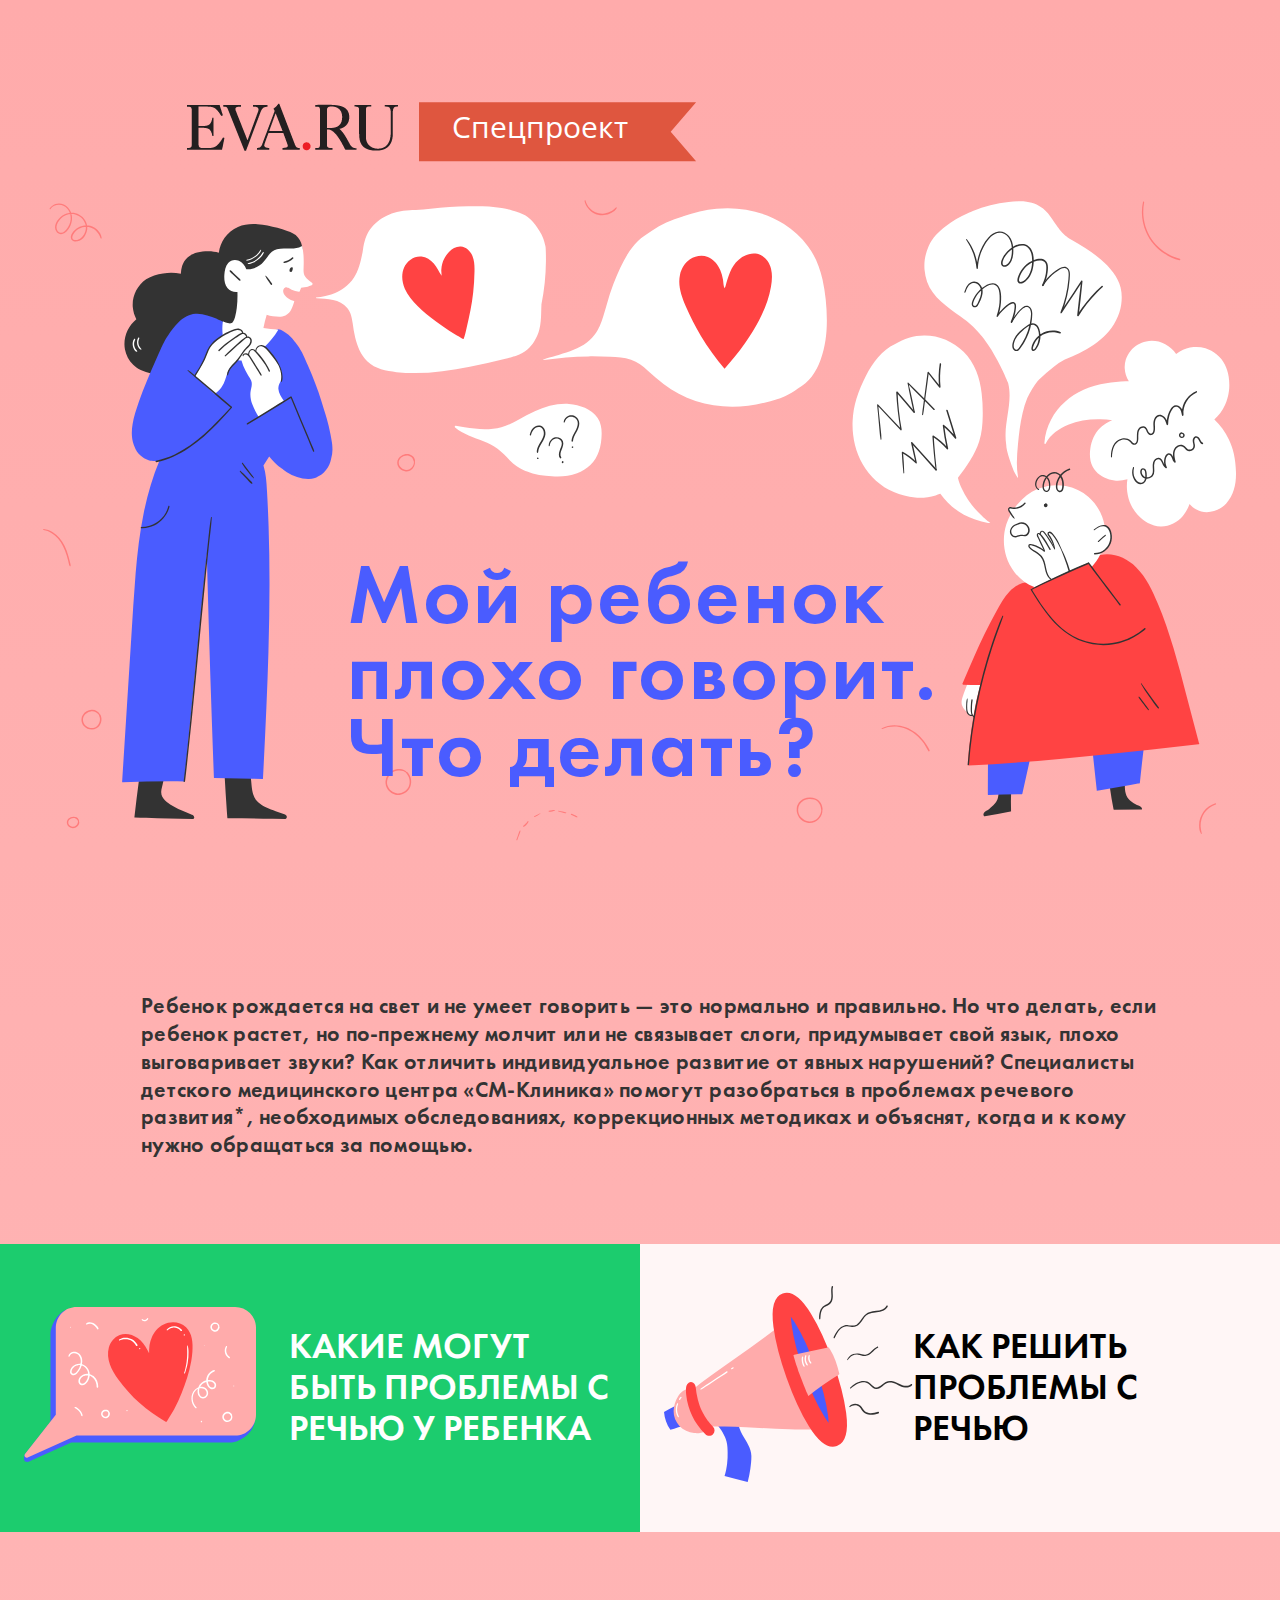
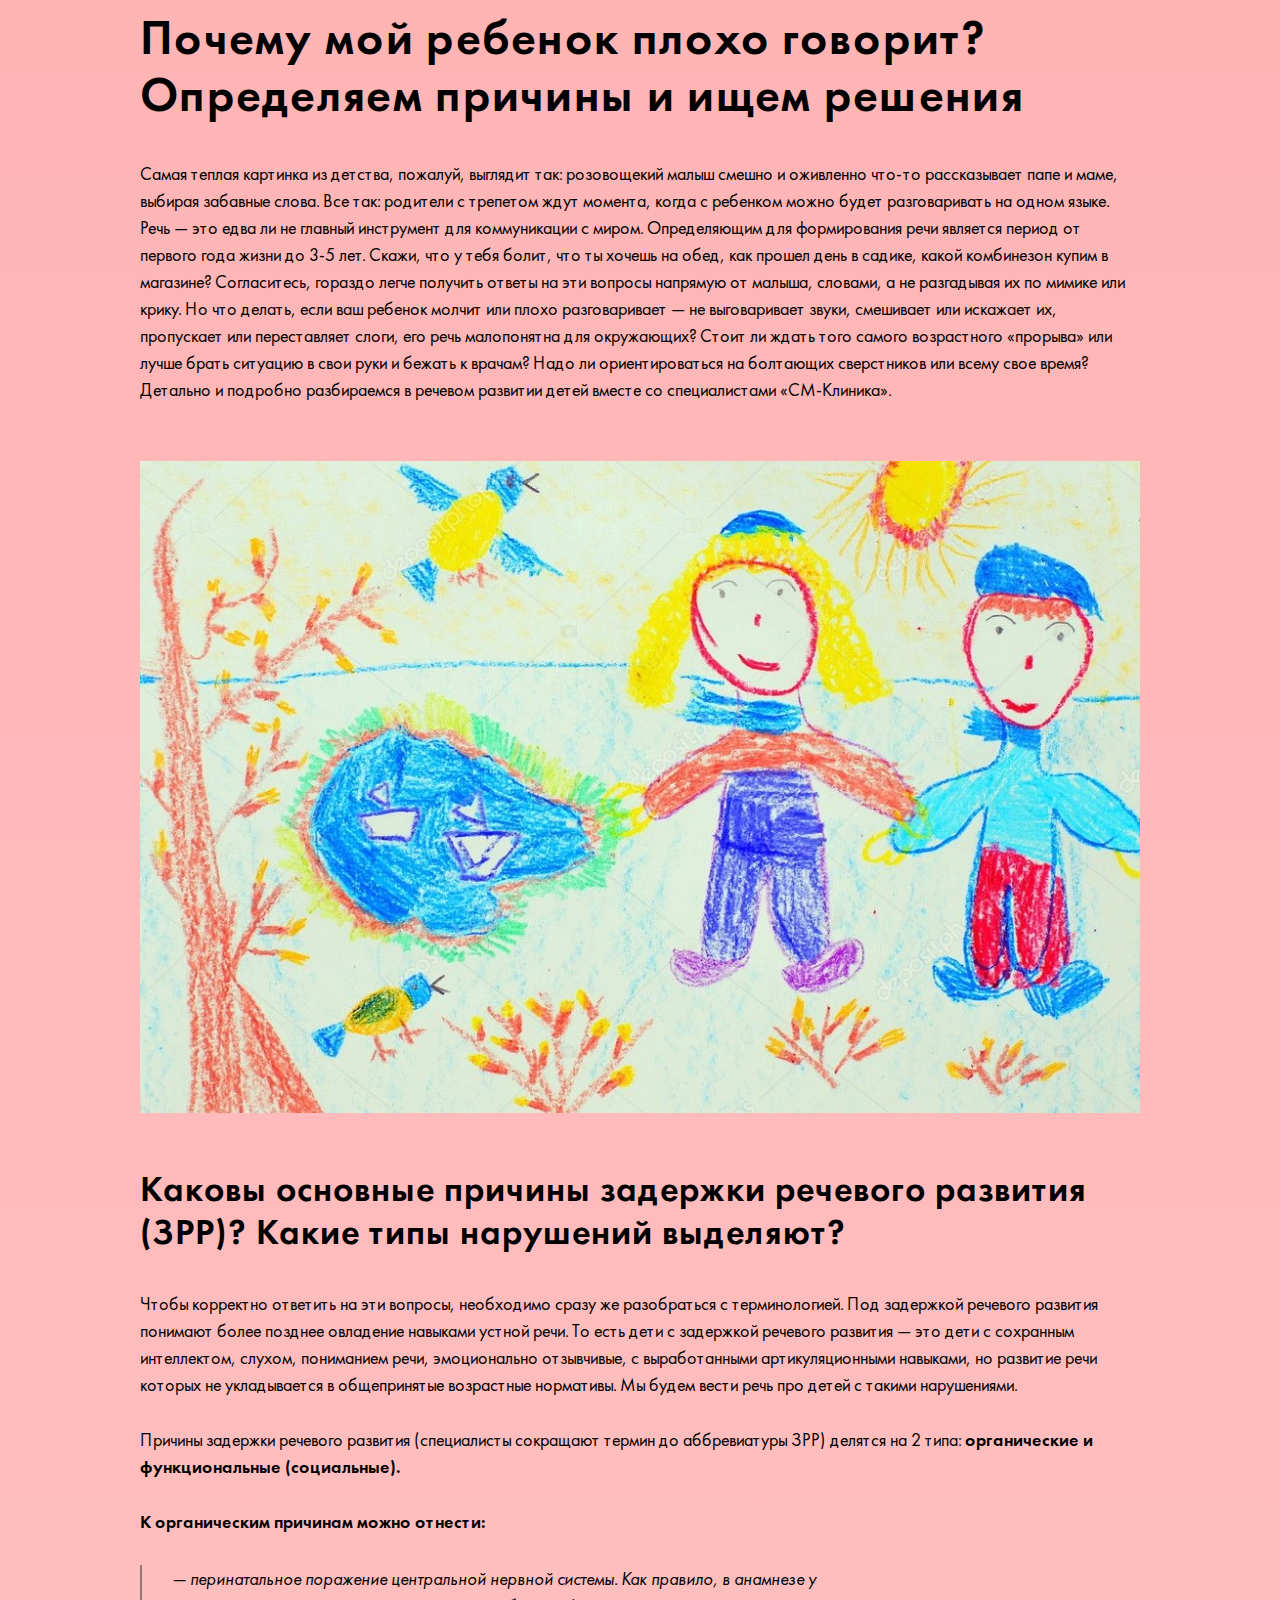
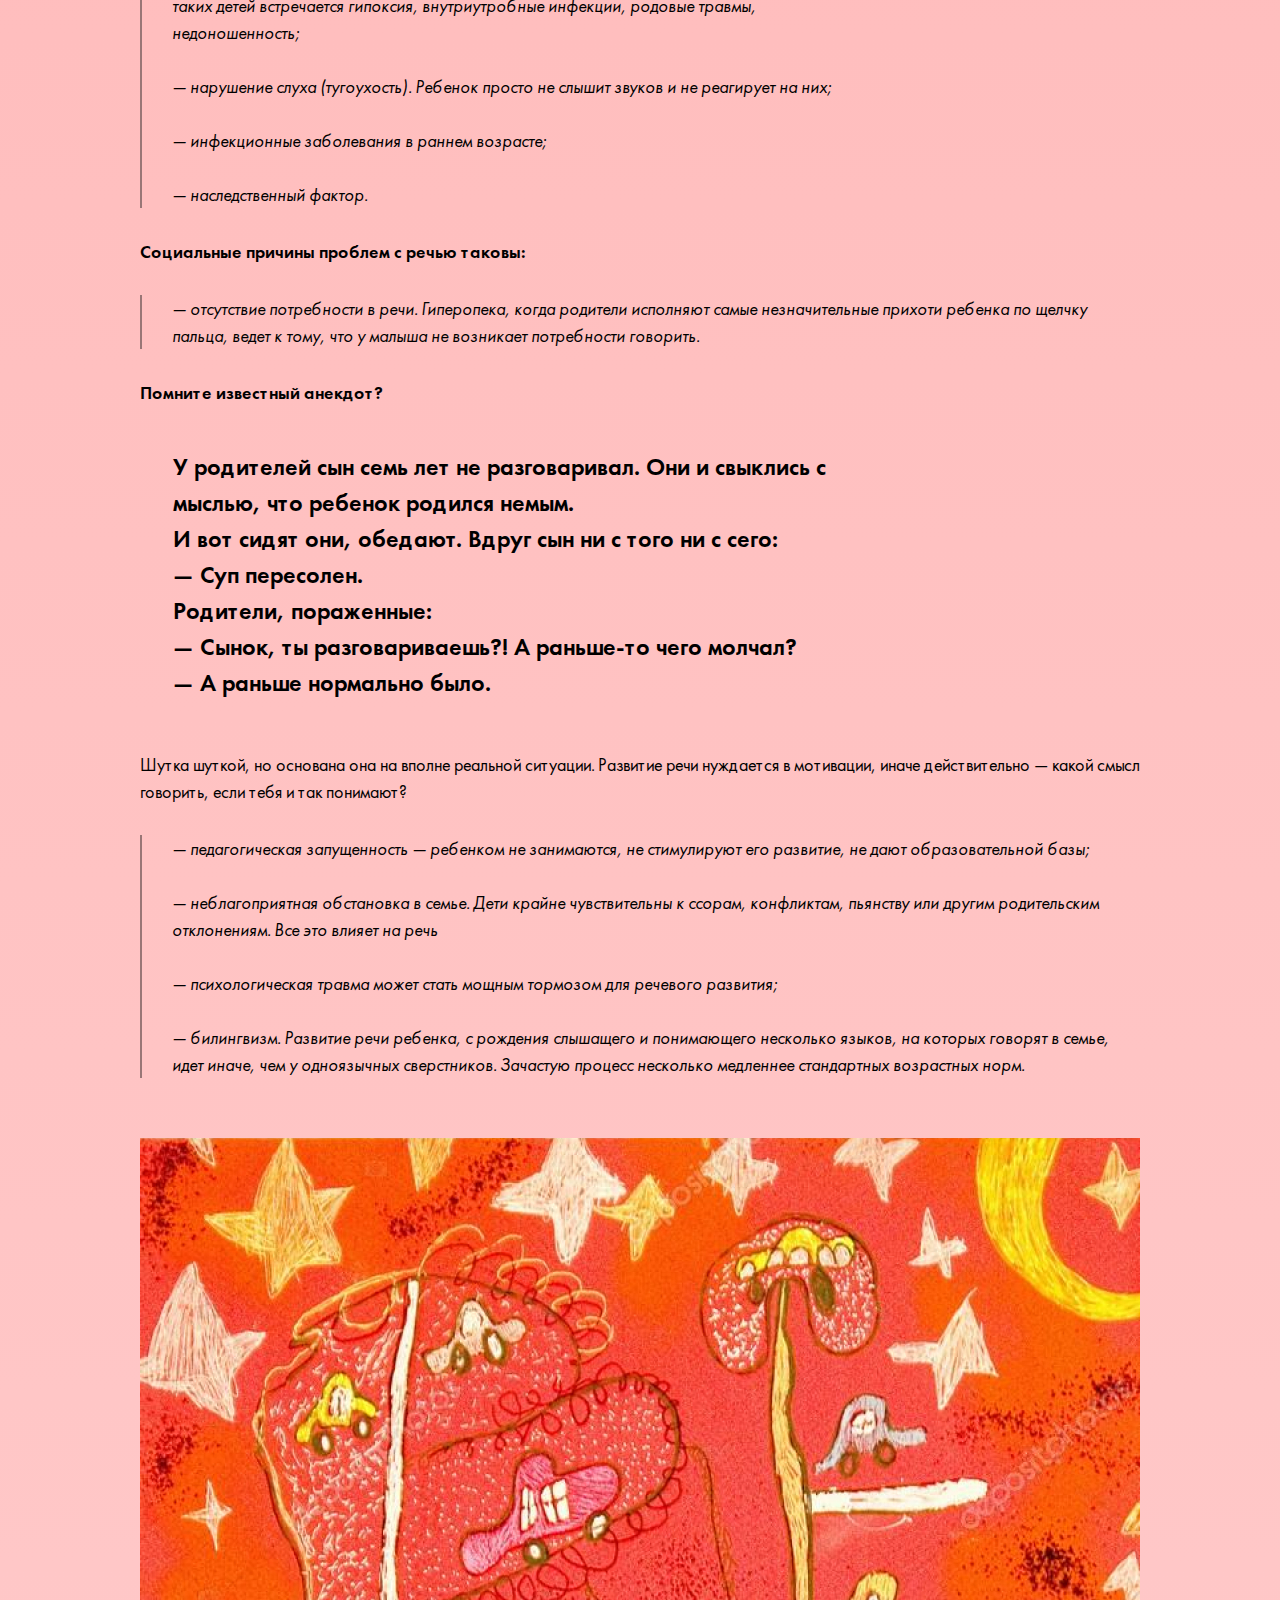
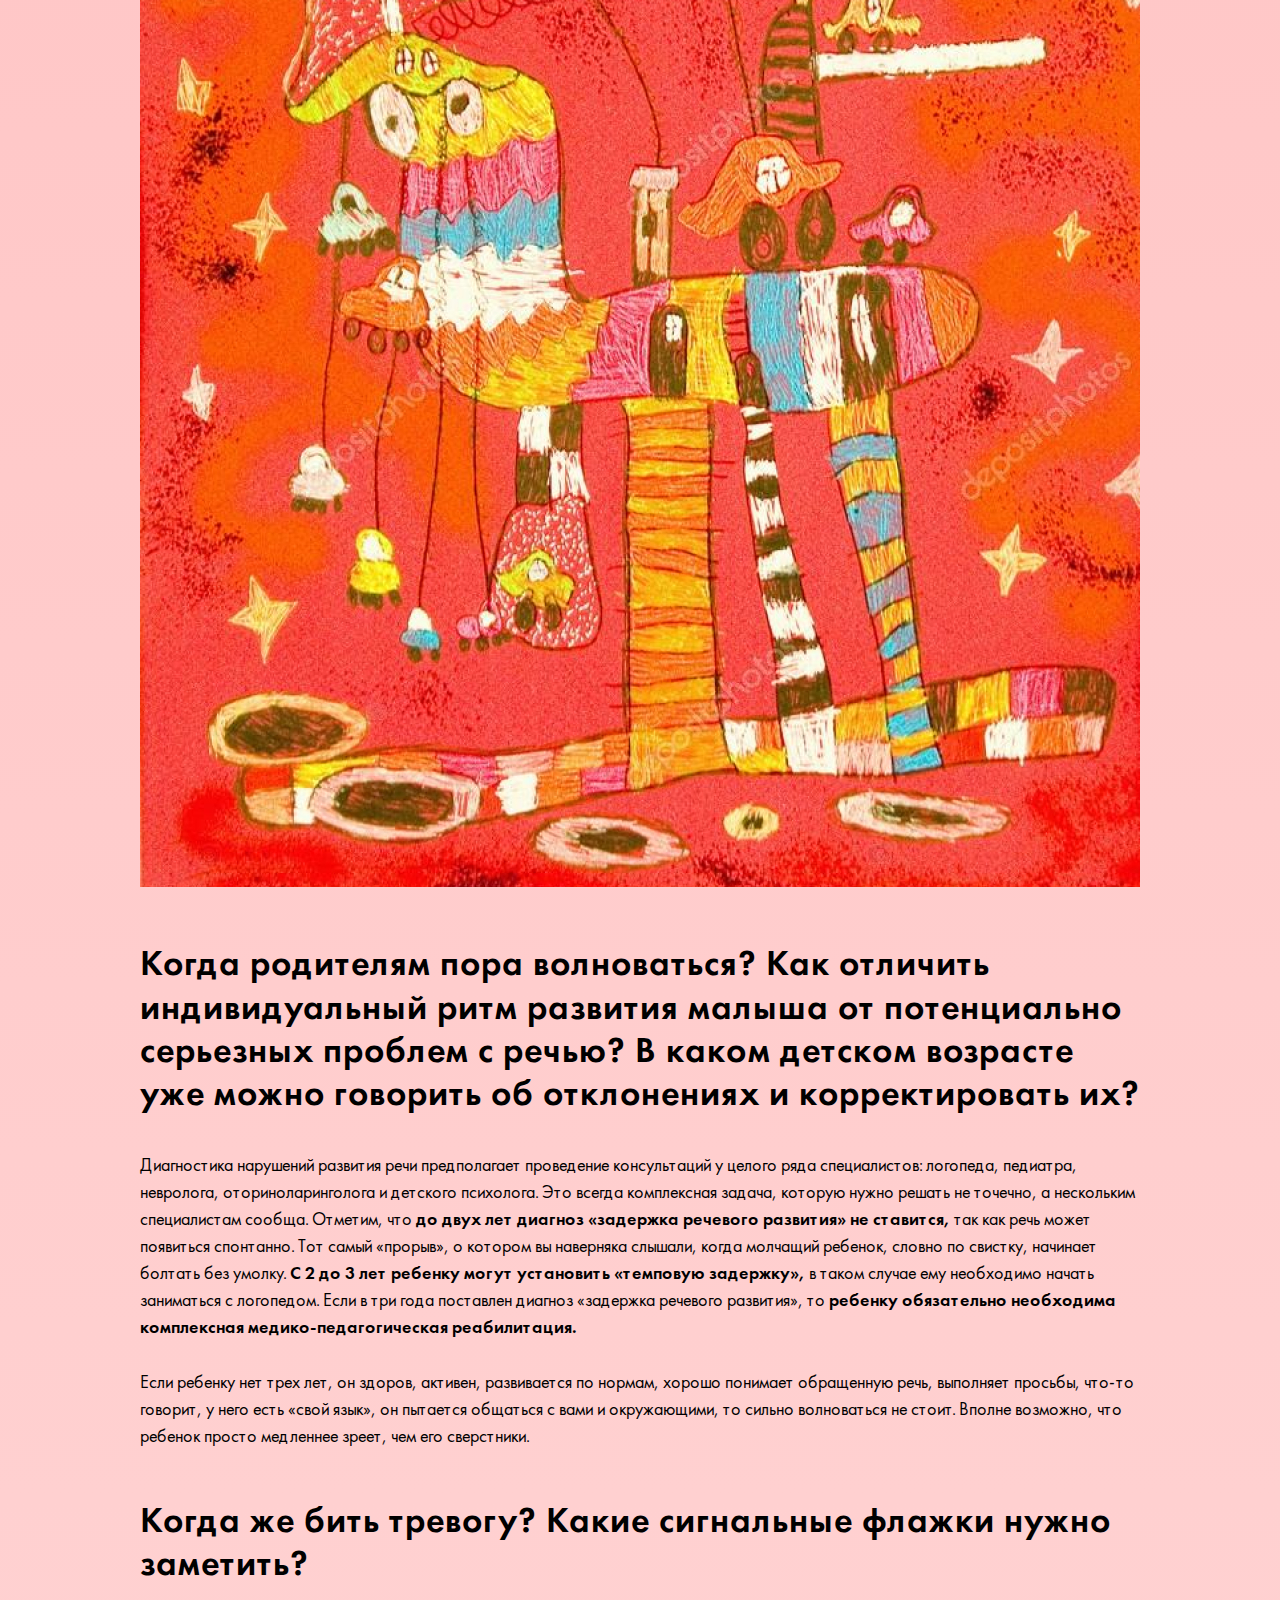
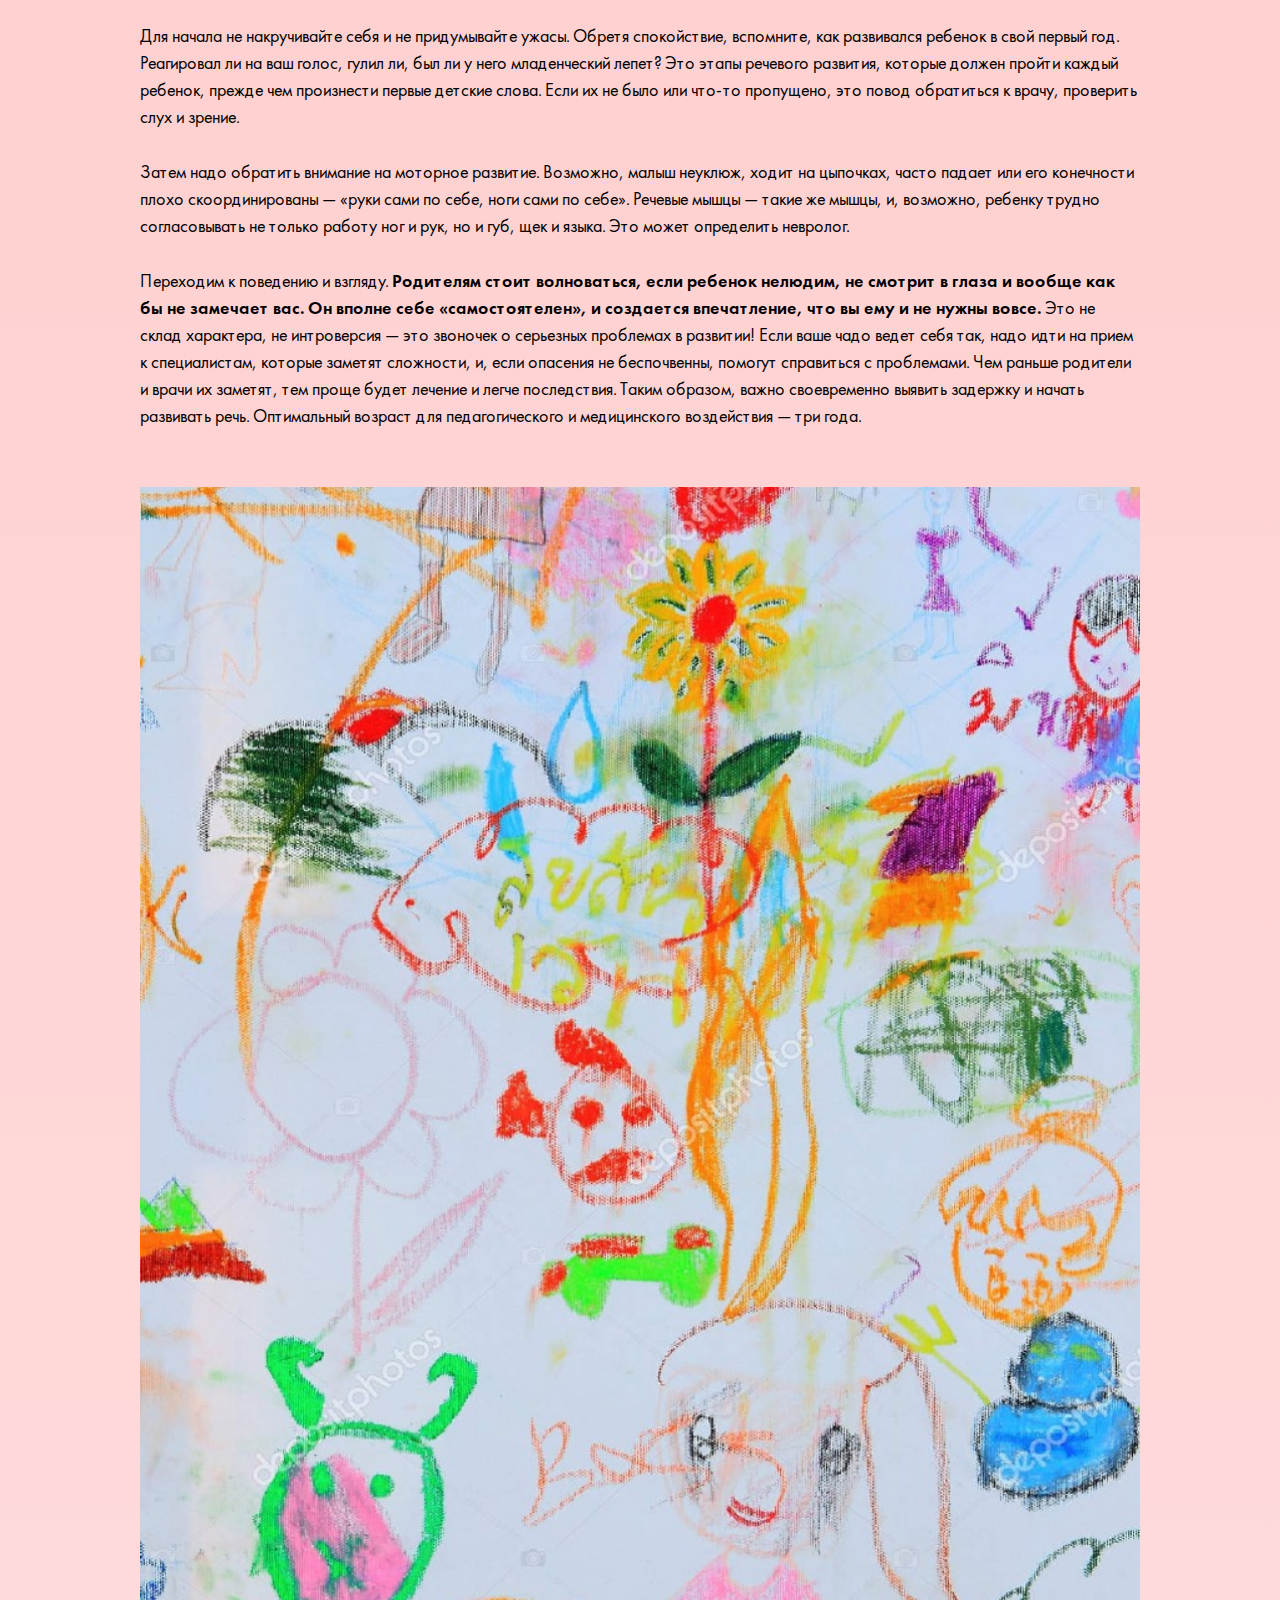
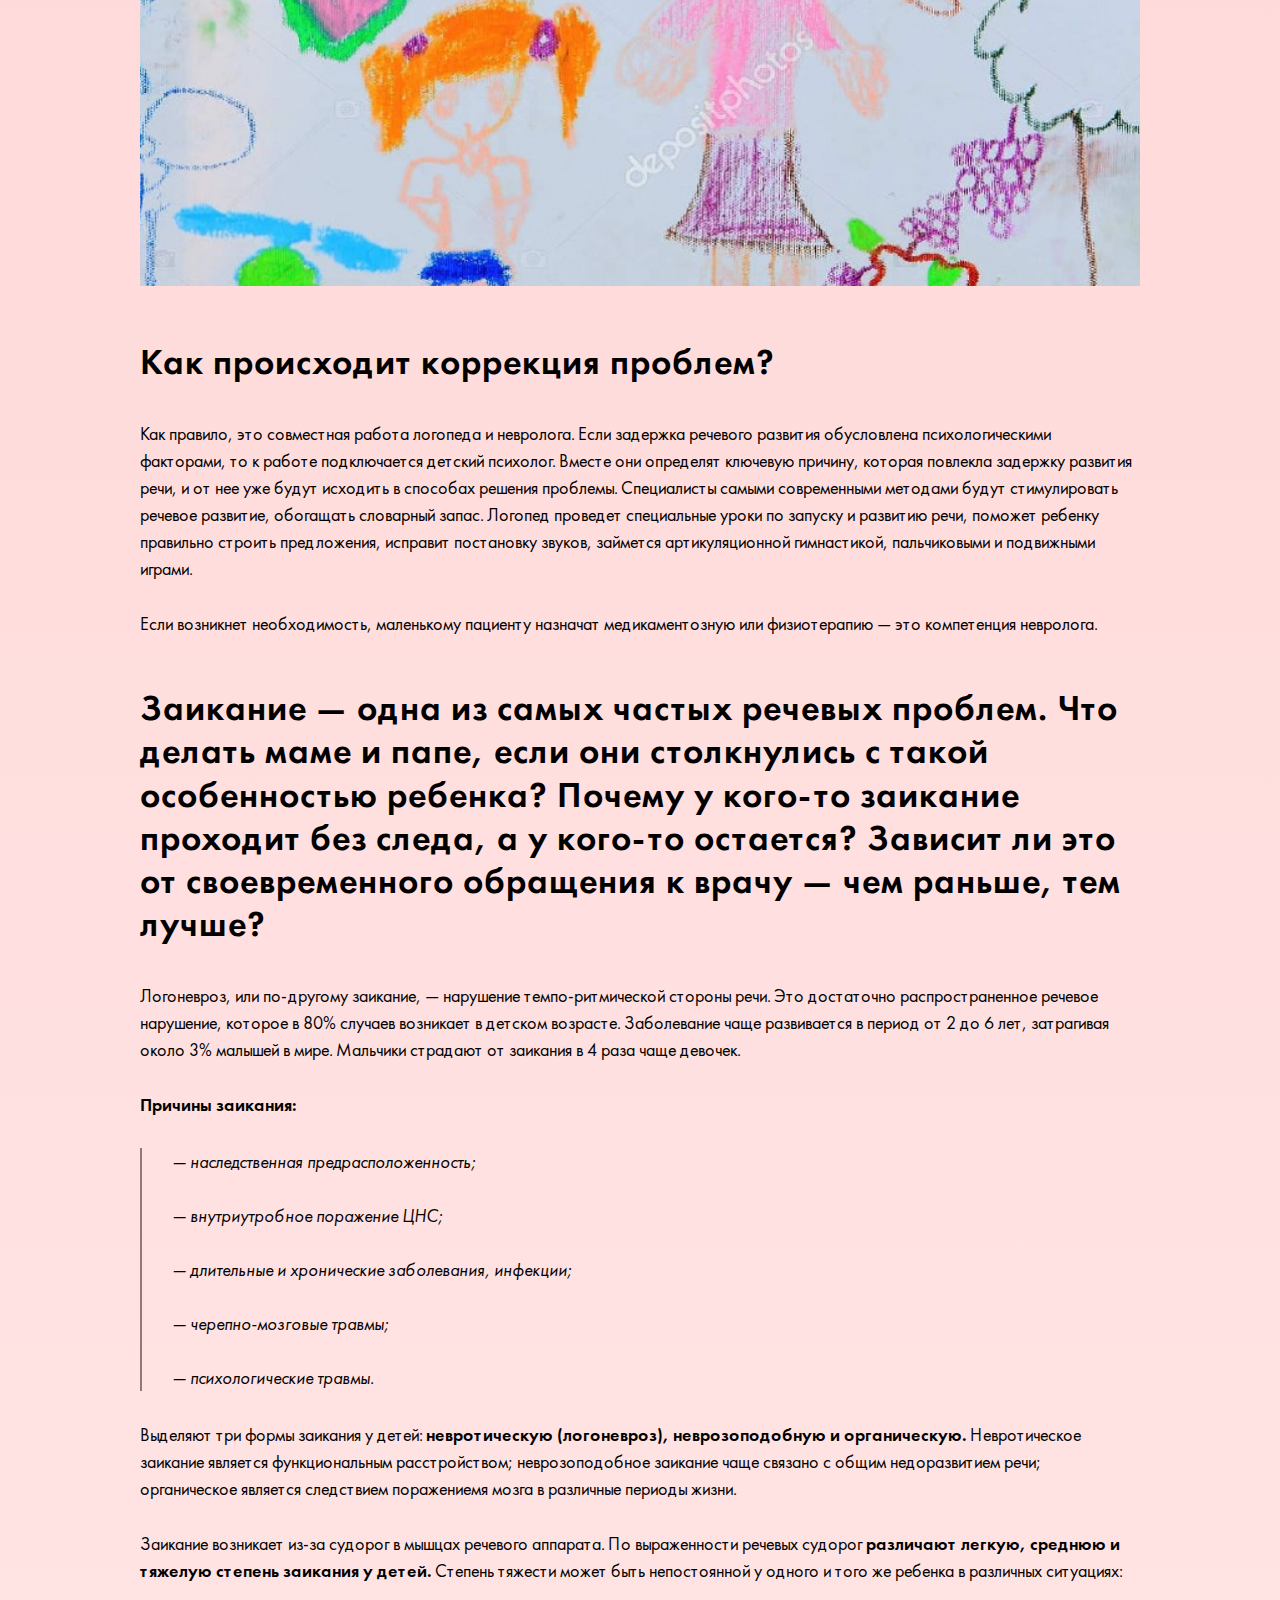
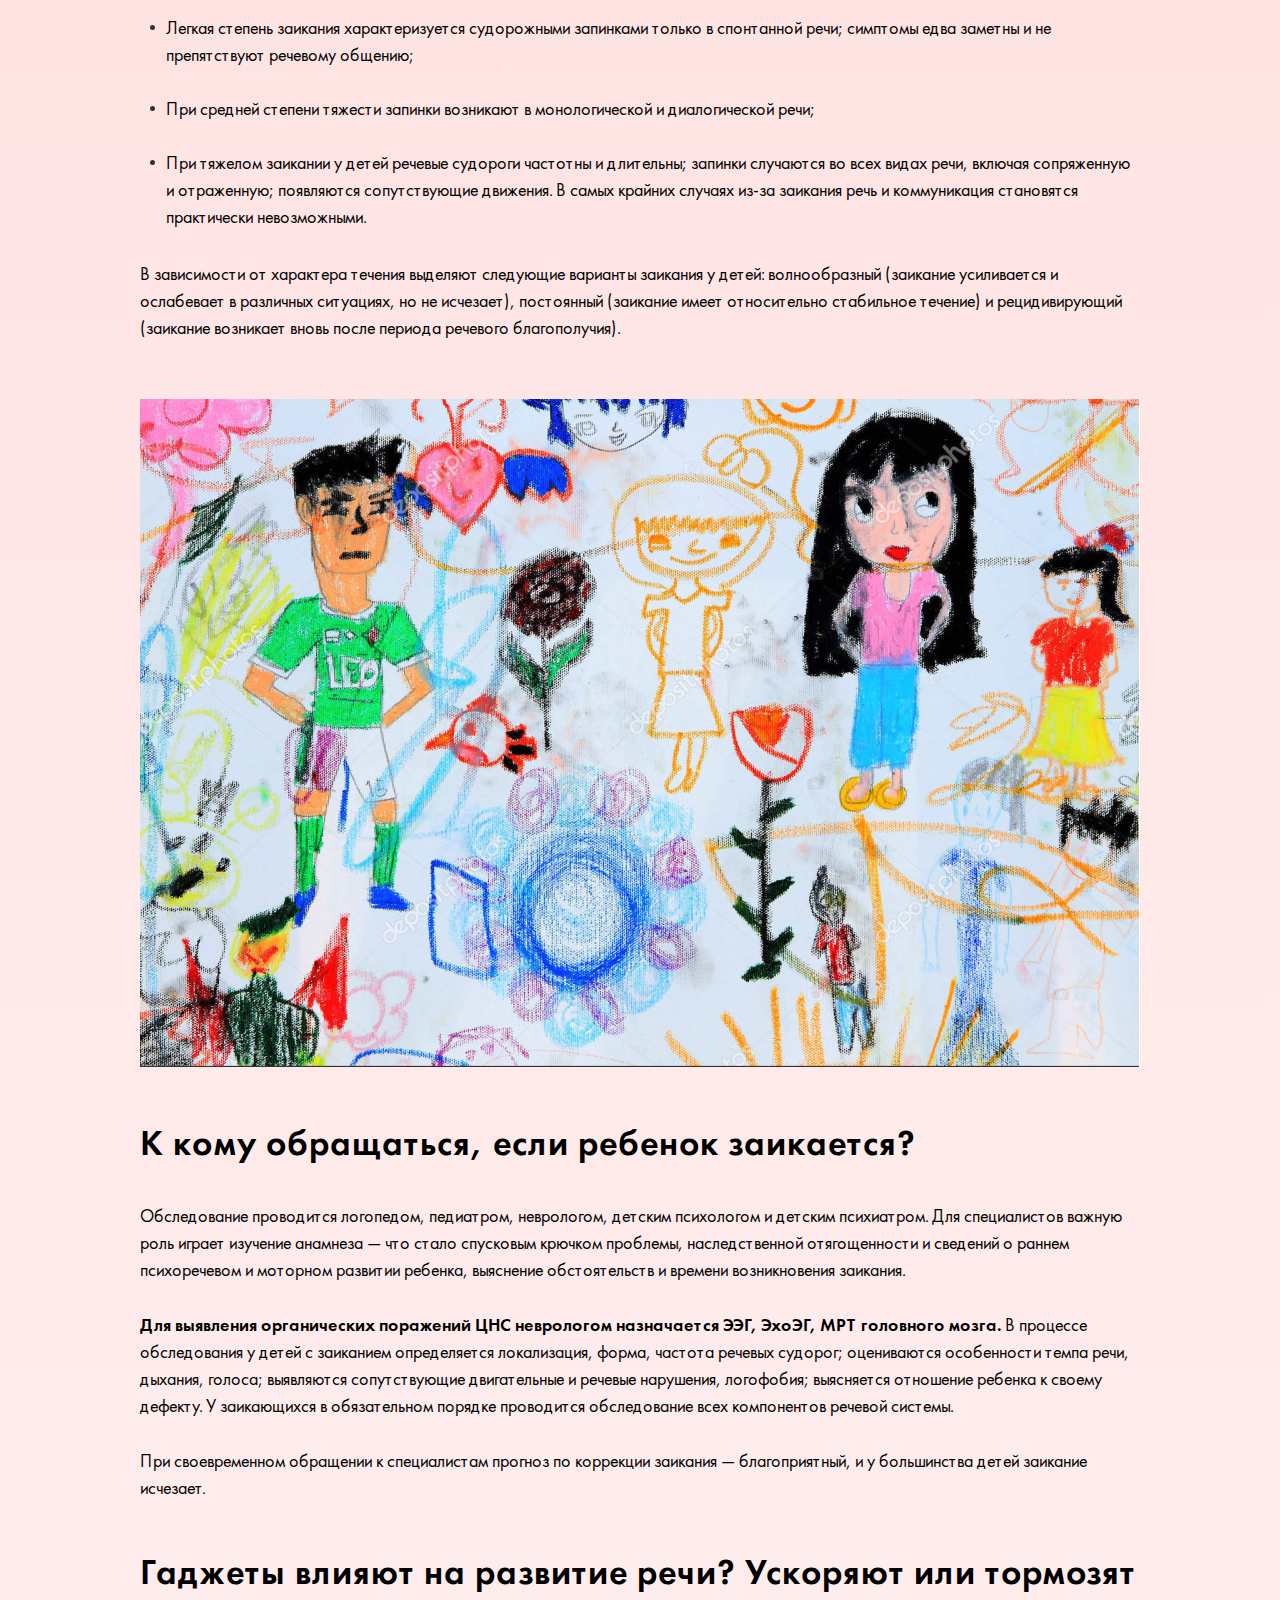
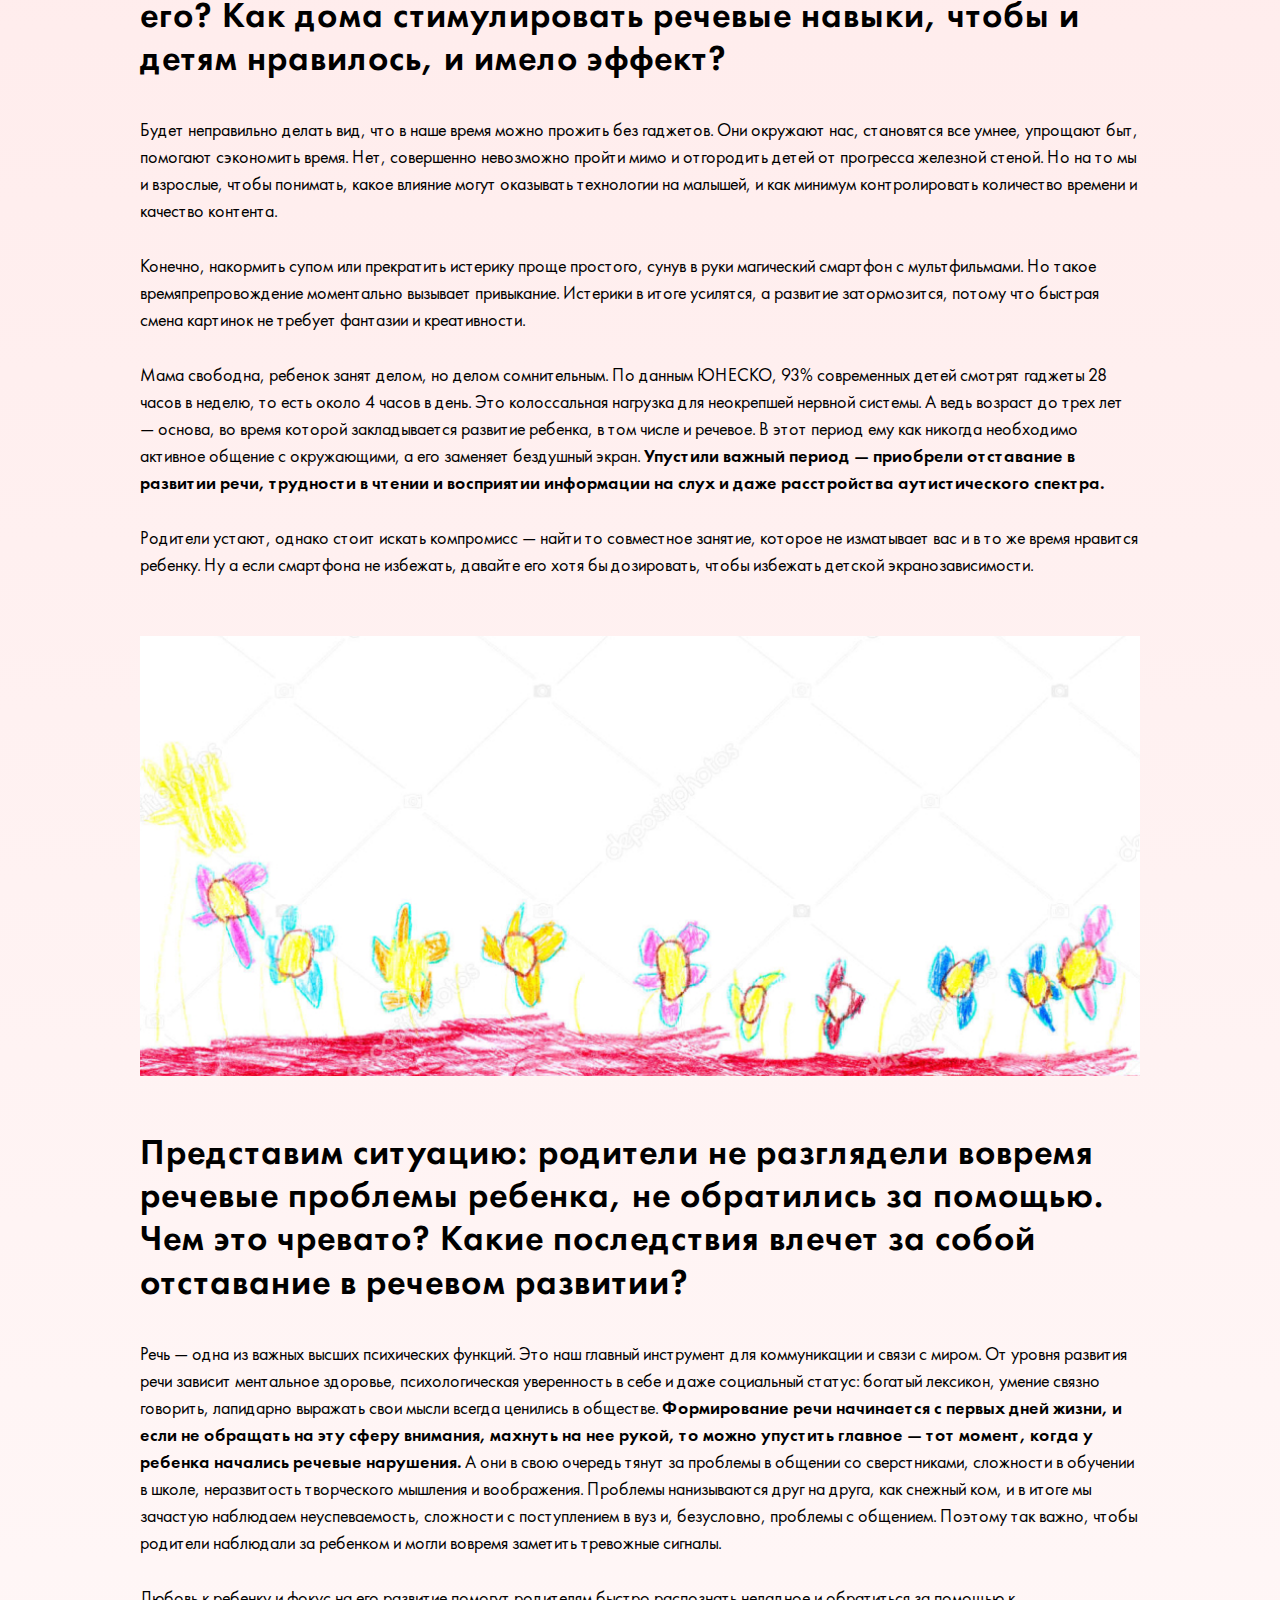
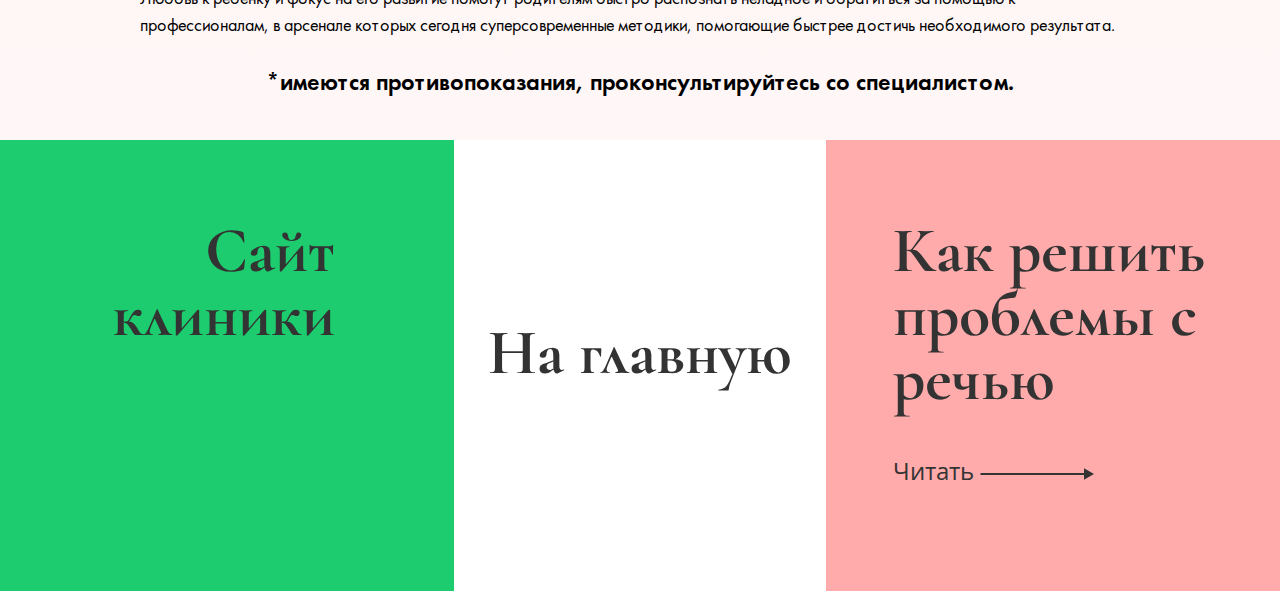
==== commit 6aca7d49: "Правки 2" ====
--- a/index.html
+++ b/index.html
@@ -189,11 +189,11 @@
 
 				<footer class="footer-beauty_in_italian">
 					<div class="holder">
-						<a href="secrets_italian_food.html" class="prev-link">
+						<a href="#" class="prev-link">
 							<strong>Сайт<br> клиники</strong>
 						</a>
 						<a href="#" class="index-link btn-scroll" style="display: inline-block;">На главную</a>
-						<a href="jelato.html" class="next-link">
+						<a href="#" class="next-link">
 							<strong>Как решить проблемы с речью</strong>
 							<span>
 								Читать
@@ -206,22 +206,6 @@
 				</footer>
 
 
-				
-
-
-
-
-
-
-
-
-
-
-
-
-
-
-
 			<div class="overlay"></div>
 		</div>
 
@@ -231,7 +215,6 @@
 
 		<!-- Подключение javascript файлов -->
 		<script src="js/jquery-3.5.0.min.js"></script>
-		<script src="js/lozad.min.js"></script>
 		<script src="js/functions.js"></script>
 		<script src="js/scripts.js"></script>
 	</body>
--- a/css/styles.css
+++ b/css/styles.css
@@ -389,7 +389,10 @@
 
 header {
     padding-top: 102px;
-    margin-bottom: 45px;
+    margin-bottom: 38px;
+}
+.header_logo {
+    margin-left: 47px;
 }
 .header_logo a {
     display: inline-block;
@@ -420,7 +423,7 @@
 
 
 .first-section .cont {
-    max-width: 1174px;
+    max-width: 1234px;
 }
 .first-section_img img {
     width: 100%;
@@ -429,22 +432,22 @@
     font-weight: 600;
     font-size: 85px;
     line-height: 90.7%;
-    color: #4A5CFF;    
+    color: #4A5CFF;
     max-width: 650px;
     width: 100%;
-    margin-top: -280px;
-    margin-left: 300px;
+    margin-top: -289px;
+    margin-left: 304px;
+    letter-spacing: 2.2px;
 }
 .first-section_text {
     font-weight: 600;
     font-size: 22px;
     line-height: 126.68%;
     color: var(--text_color);
-    margin-top: 190px;
     padding-right: 70px;
-    padding-left: 70px;
-    margin: 190px auto 0;
-    letter-spacing: 0.3px;
+    padding-left: 98px;
+    margin: 206px auto 0;
+    letter-spacing: 0.29px;
 }
 .text-block h2 {
     font-weight: 600;
--- a/css/response_1023.css
+++ b/css/response_1023.css
@@ -10,9 +10,9 @@
     }
     .first-section_title {
         font-size: 50px;
-        max-width: 346px;
+        max-width: 374px;
         margin-top: -169px;
-        margin-left: 205px;
+        margin-left: 188px;
     }
     .first-section_text {
         margin: 75px auto 0;
@@ -88,6 +88,9 @@
     .prev-link strong {
         justify-content: end;
     }
+    .text-block ol li br {
+        display: none;
+    }
 
 
 
--- a/css/response_767.css
+++ b/css/response_767.css
@@ -24,13 +24,13 @@
         margin-bottom: 32px;
     }
     .first-section_title {
-        font-size: 32px;
-        max-width: 265px;
-        margin-top: -112px;
-        margin-left: 111px;
+        font-size: 26px;
+        max-width: 250px;
+        margin-top: -113px;
+        margin-left: 139px;
     }
     .first-section_text {
-        margin: 40px auto 0;
+        margin: 85px auto 0;
         padding-right: 0;
         padding-left: 0;
         font-size: 18px;
@@ -99,6 +99,9 @@
         margin-top: 20px;
         margin-bottom: 20px;
     }
+    .header_logo {
+        margin-left: 0px;
+    }
 
     
 
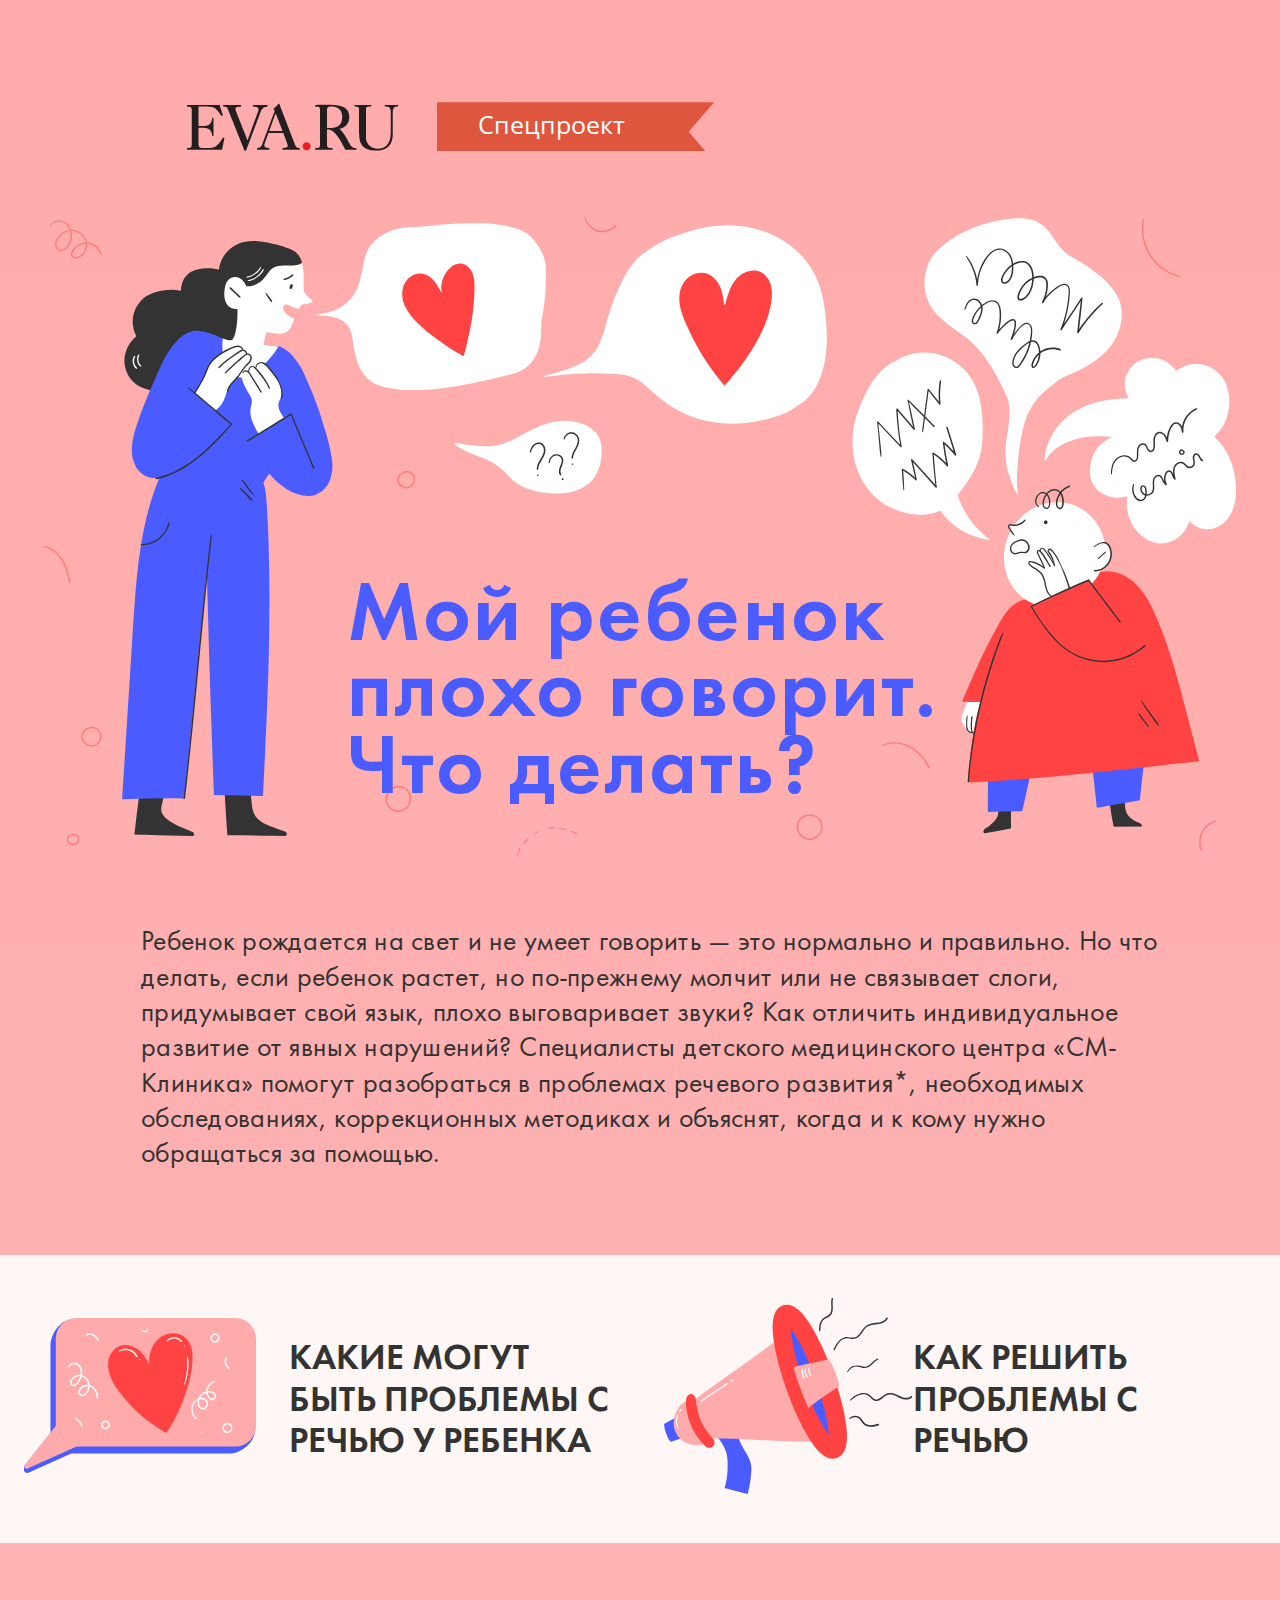
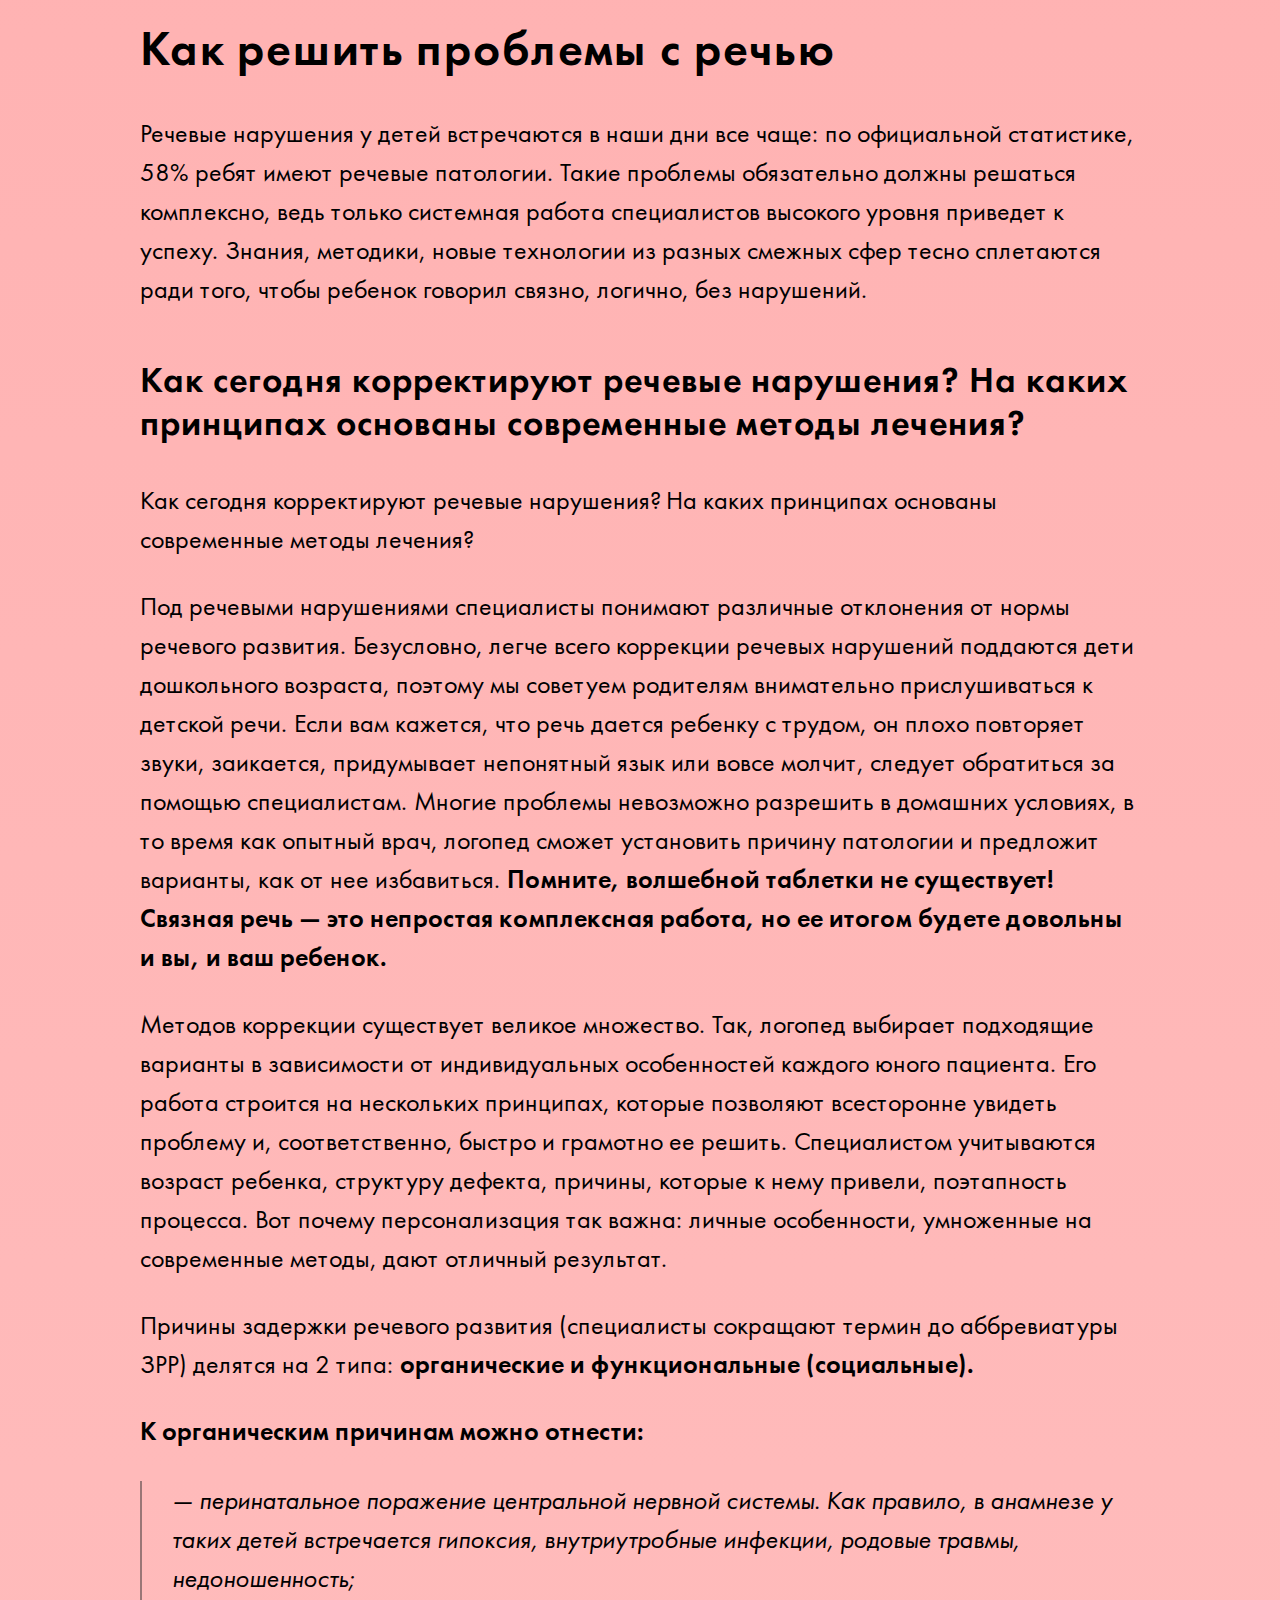
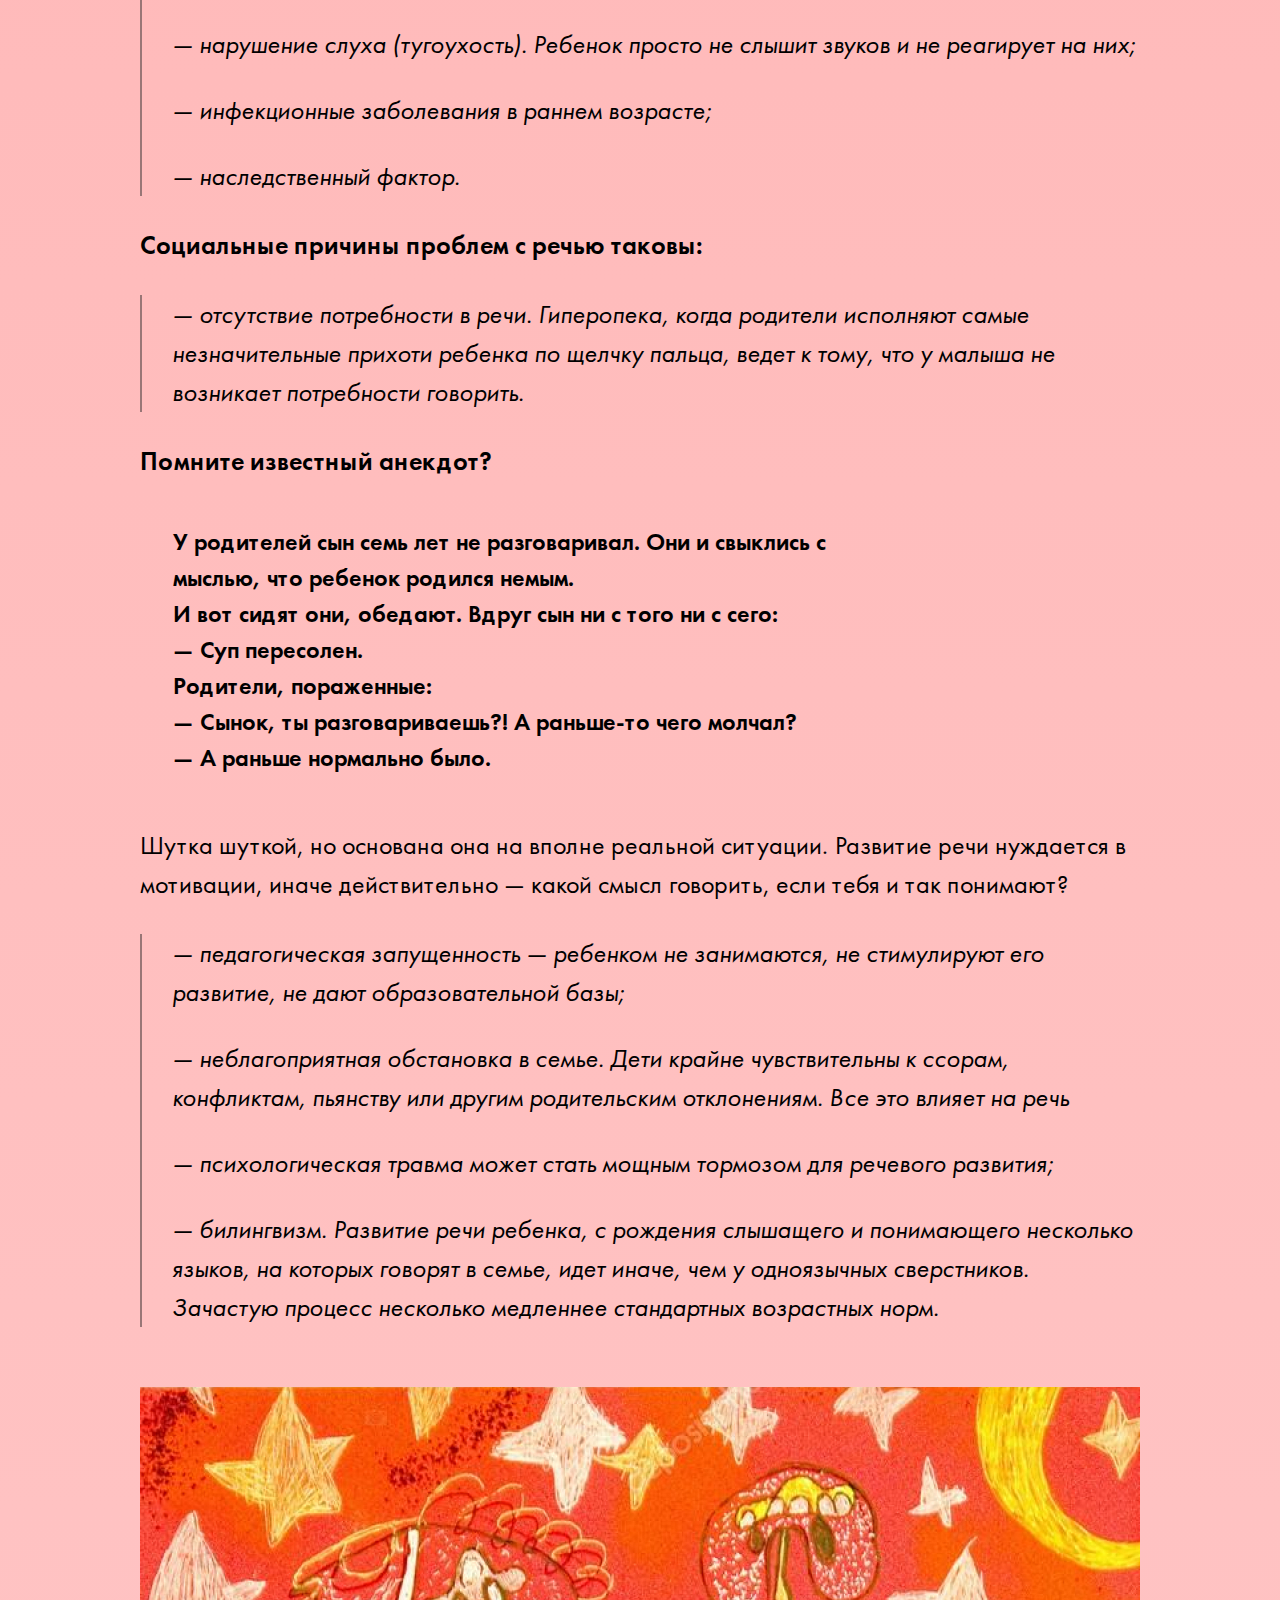
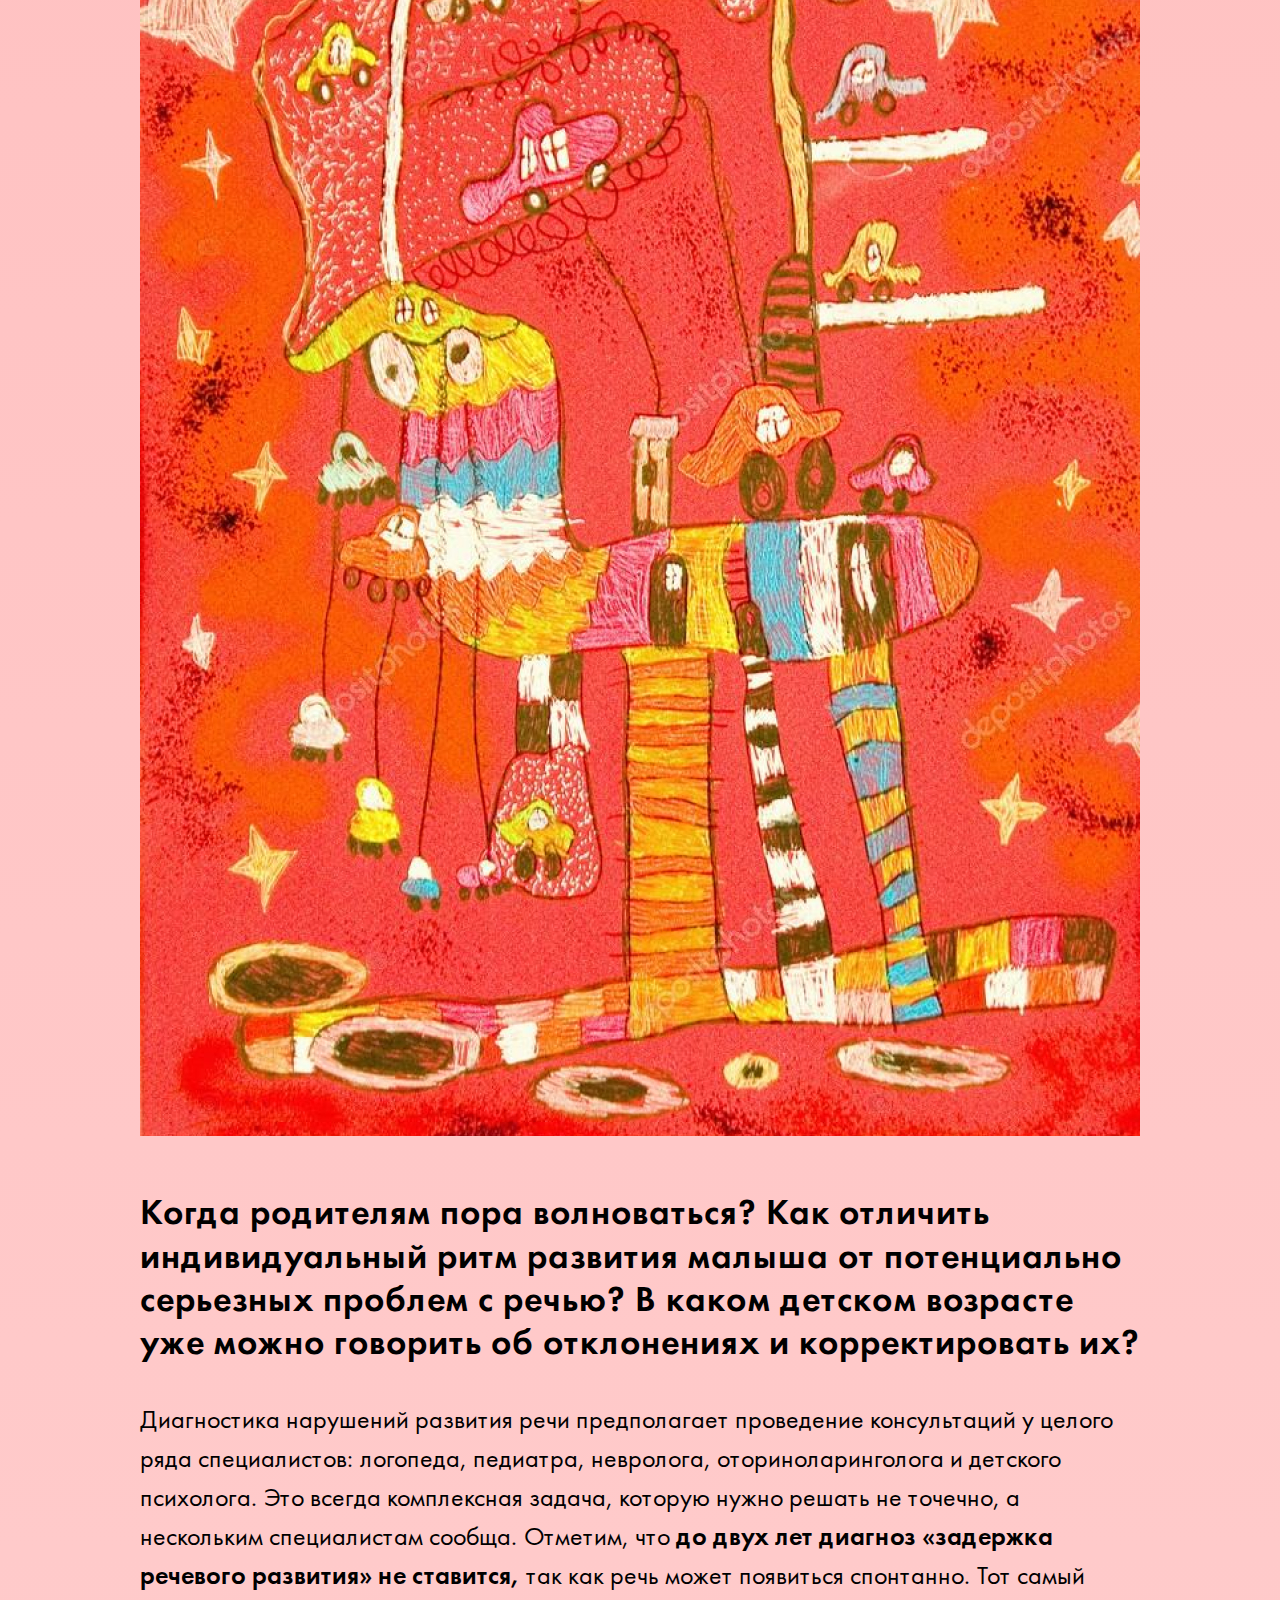
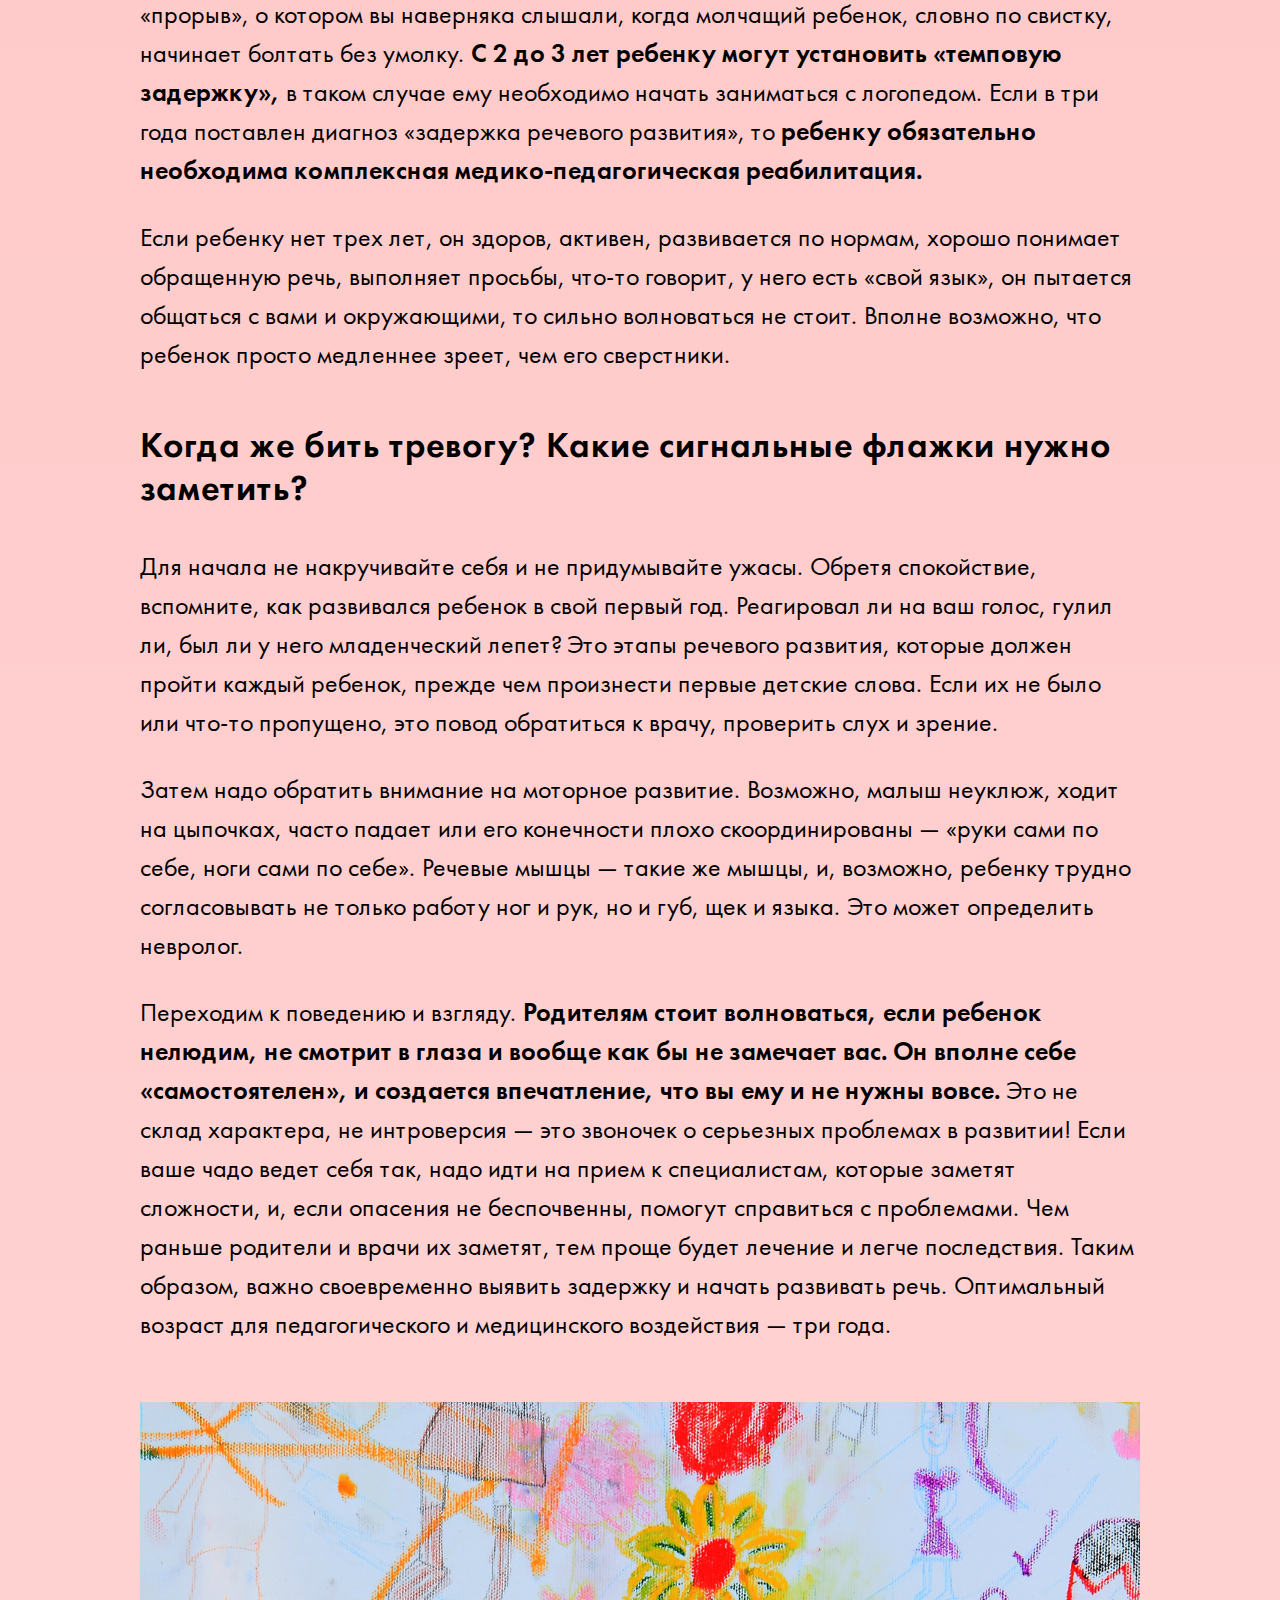
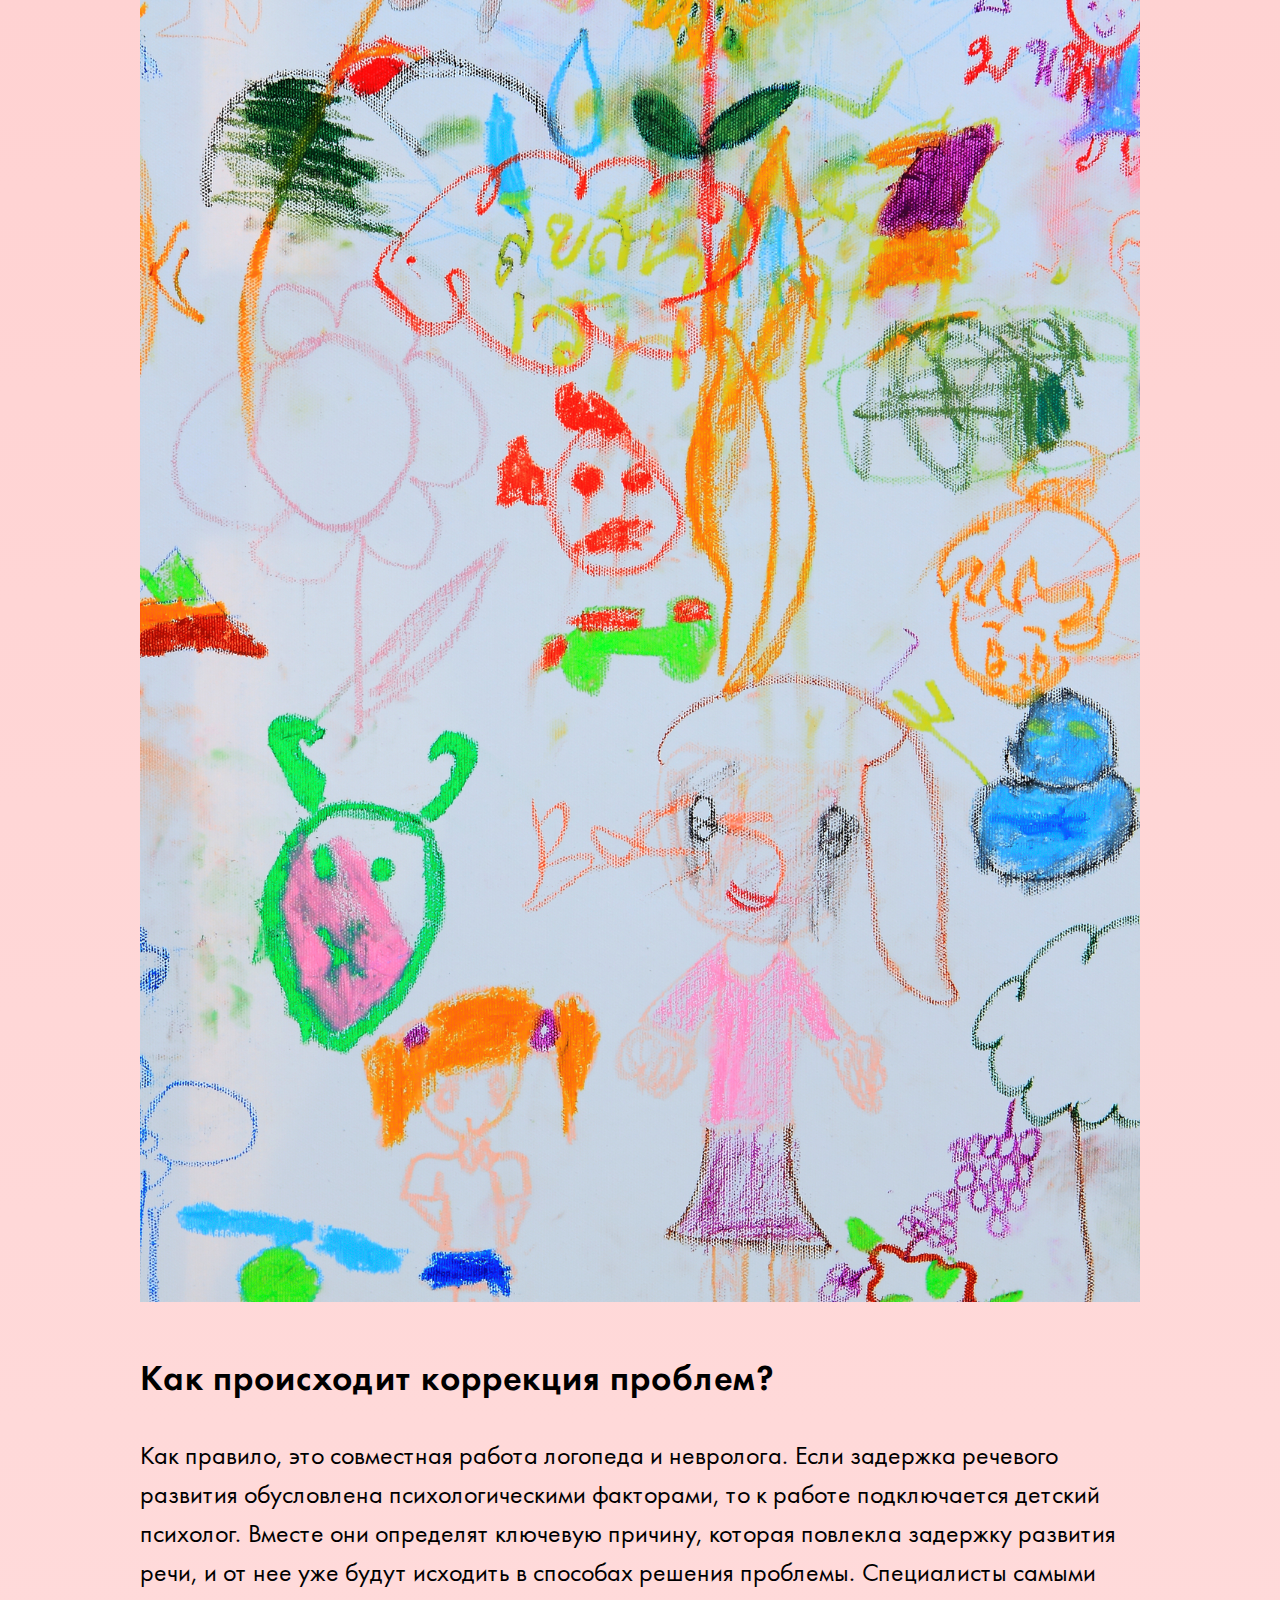
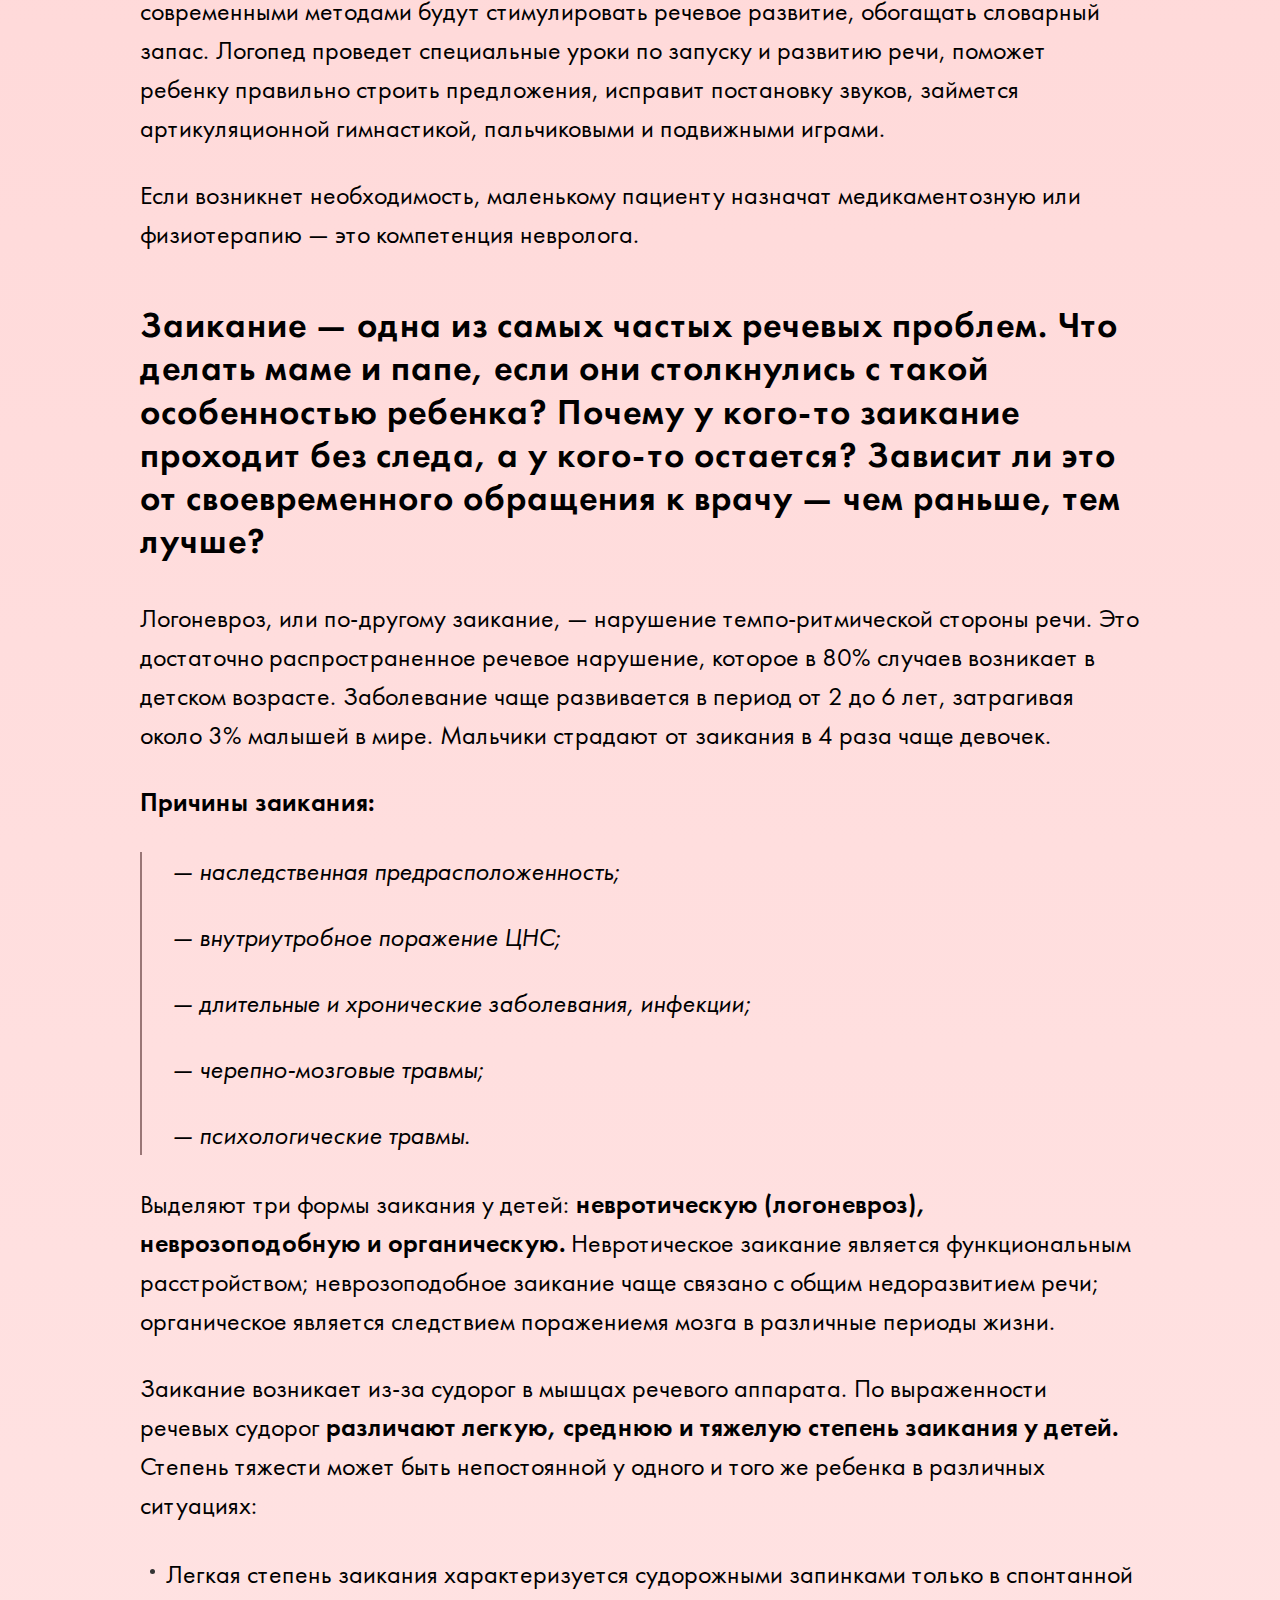
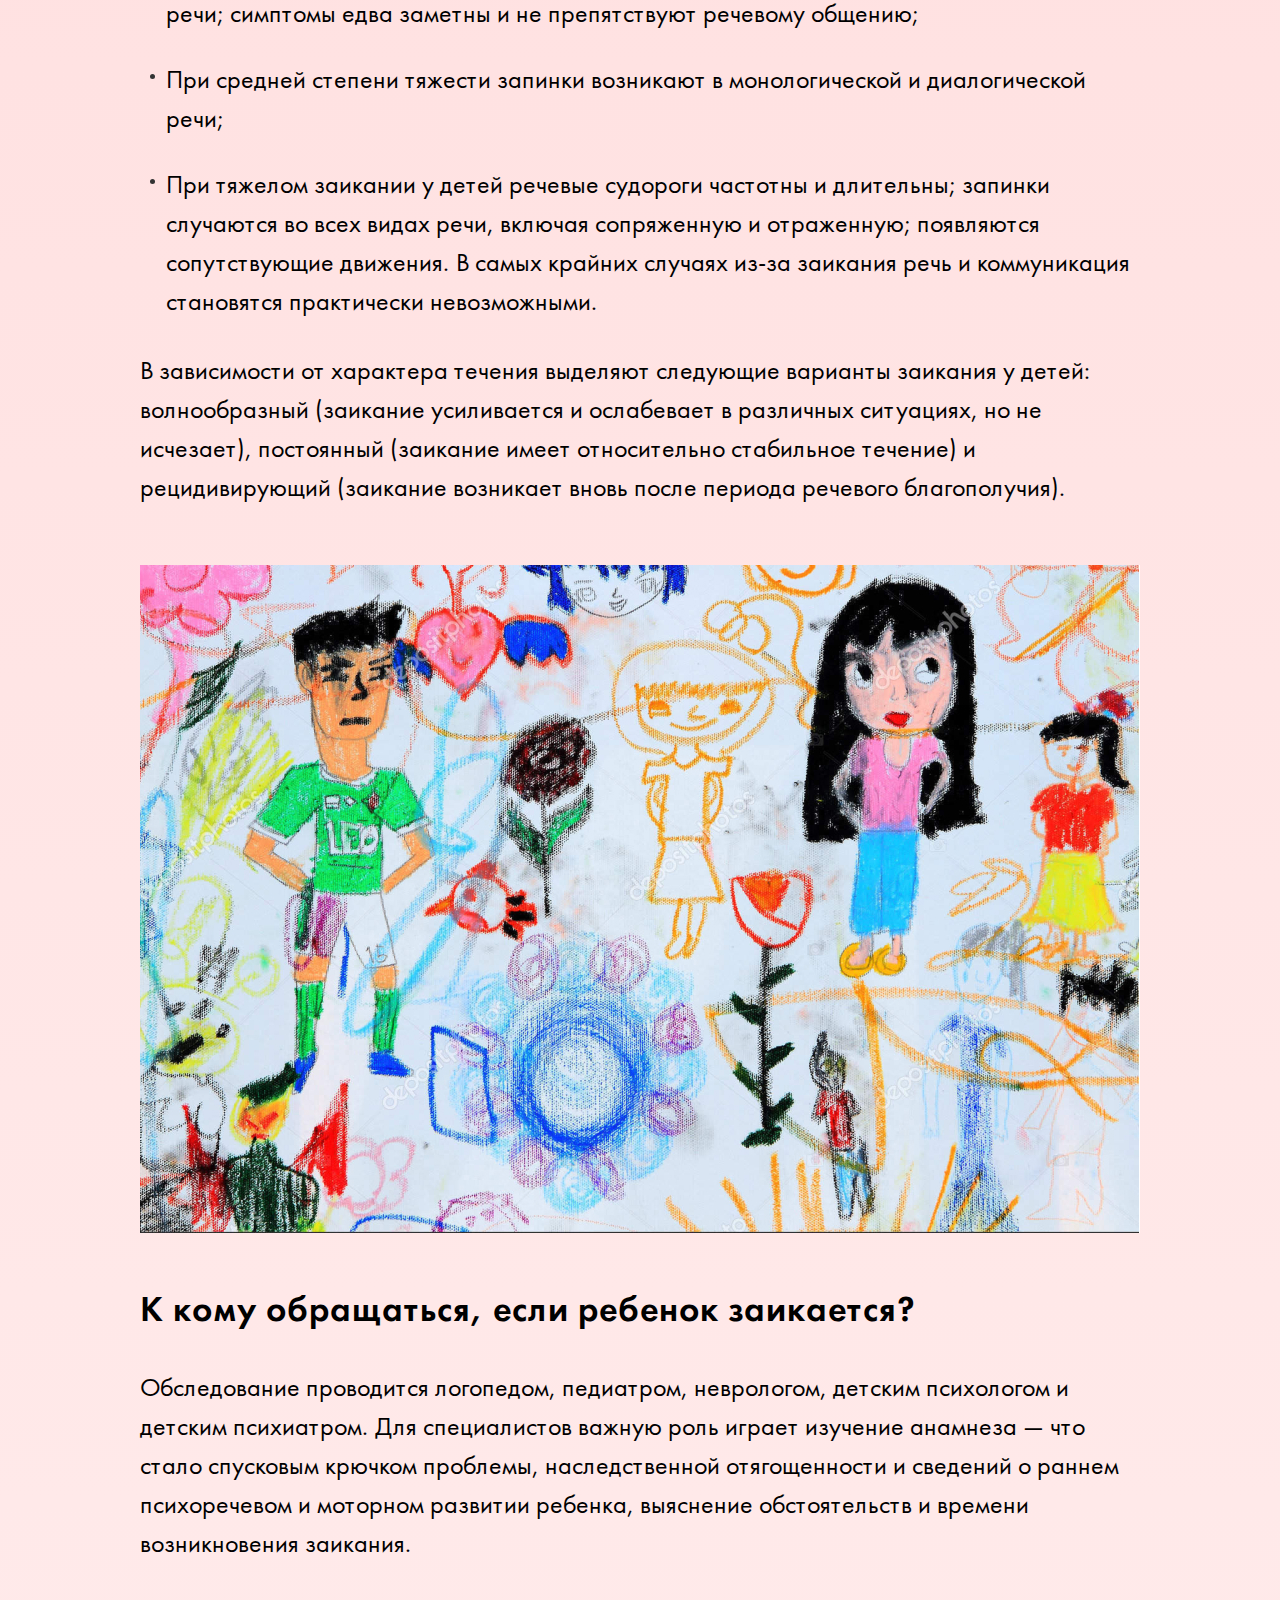
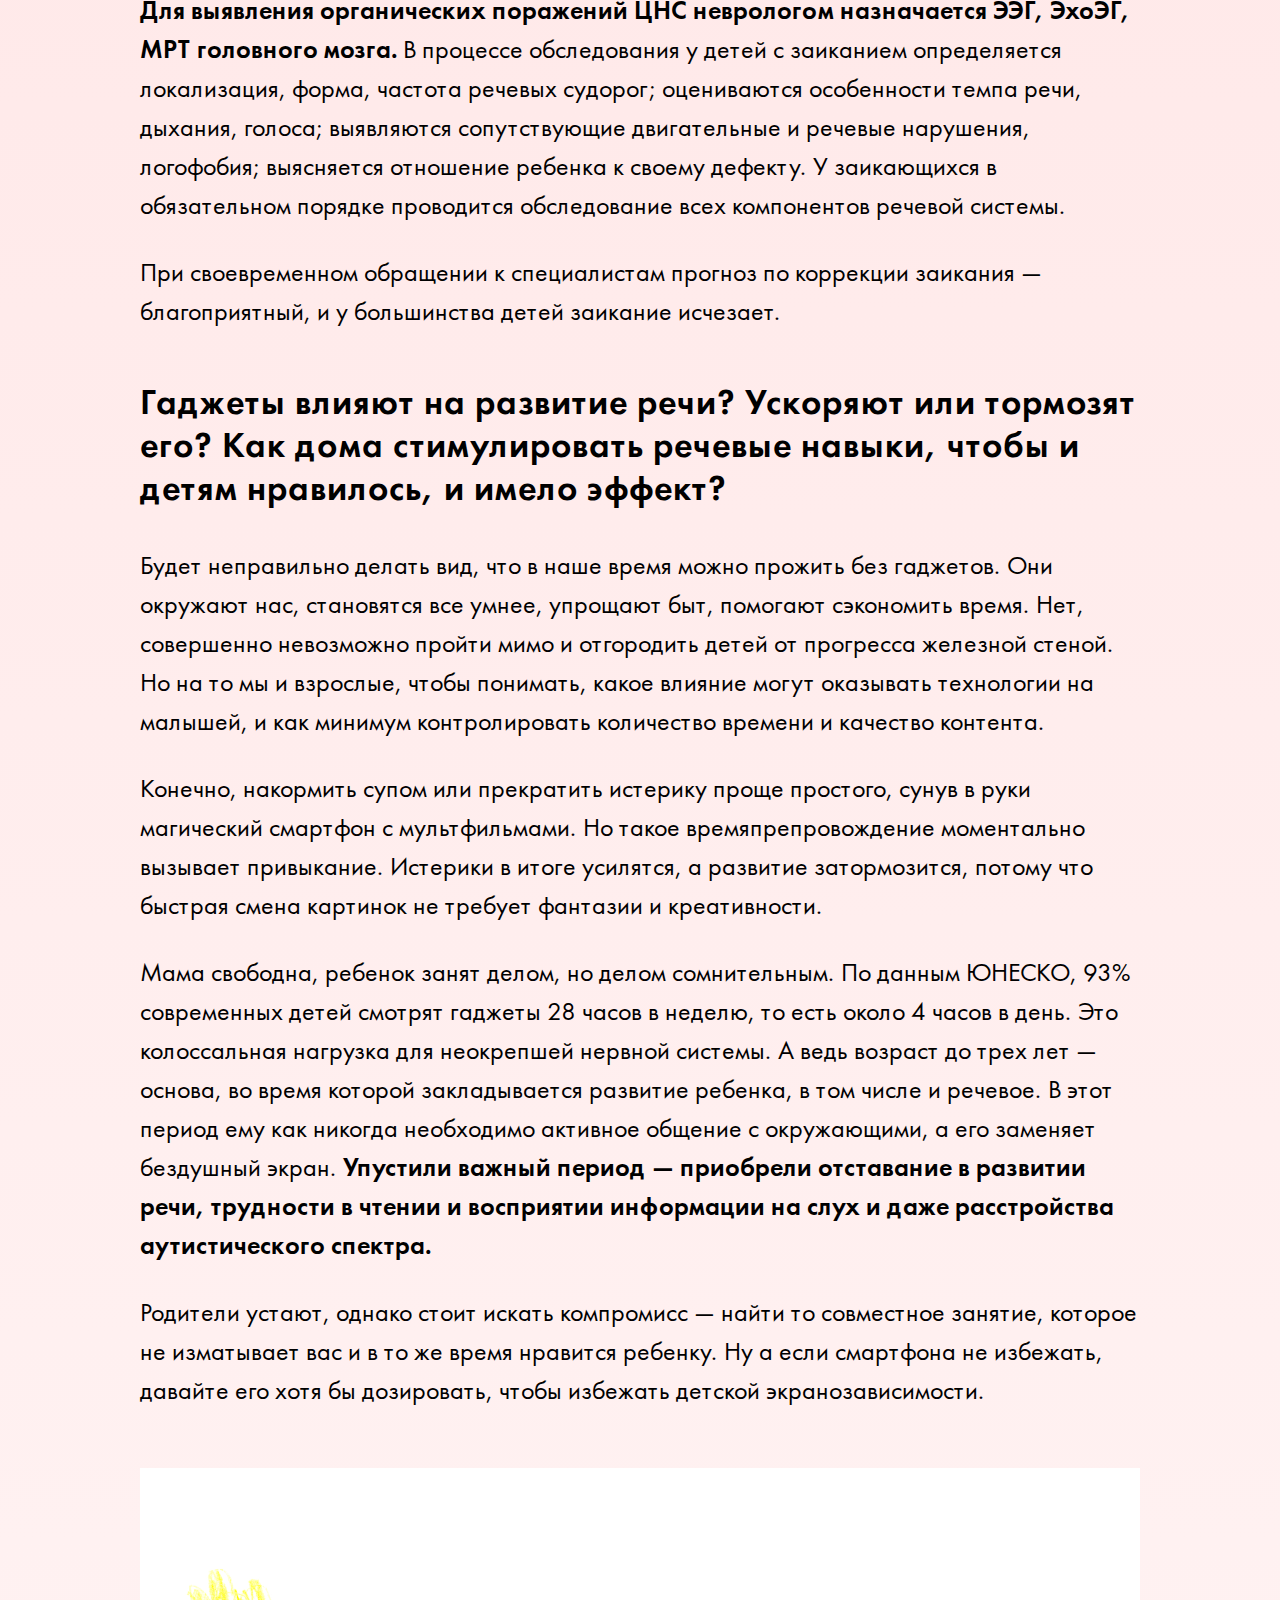
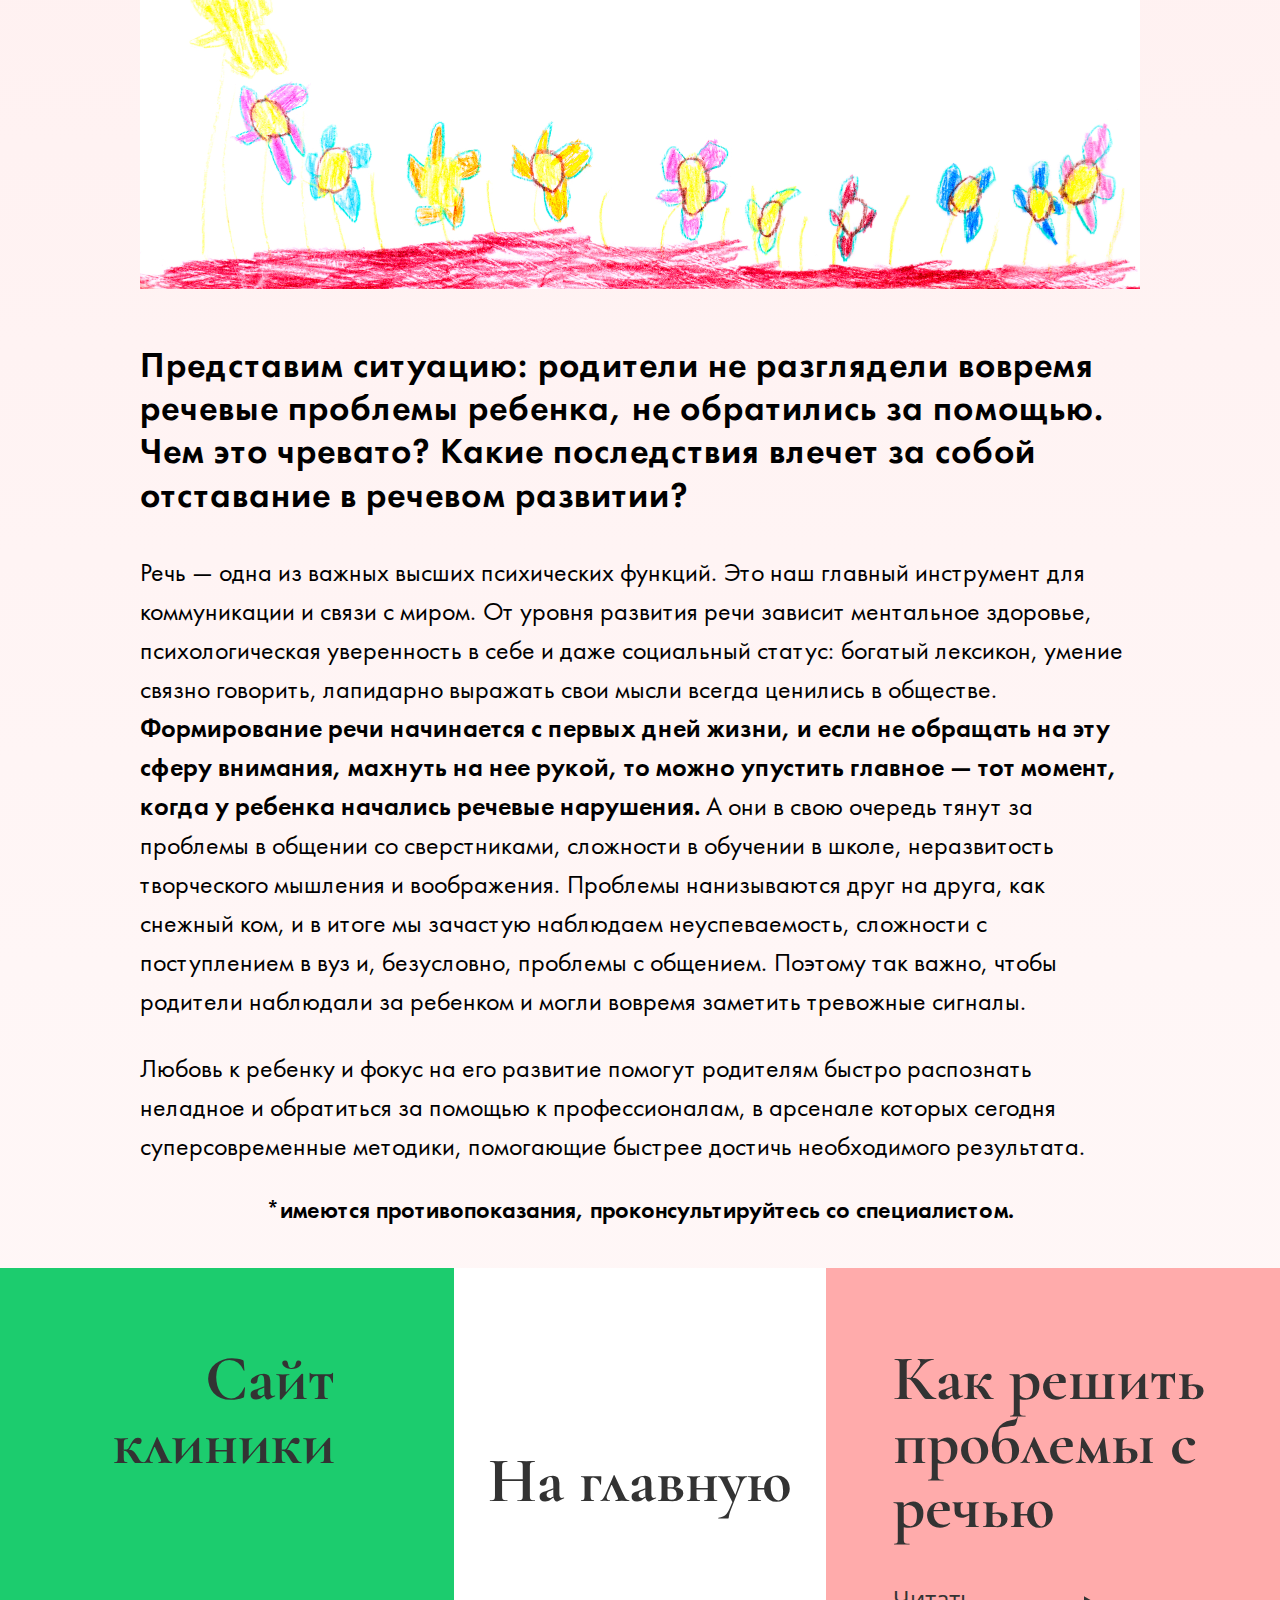
==== commit 60f2bad8: "Начал вторую страницу" ====
--- a/index.html
+++ b/index.html
@@ -85,15 +85,16 @@
 					<div class="tab_content level1 active" id="tab1">
 						<div class="cont">
 							<div class="text-block">
-								<h2>Почему мой ребенок плохо говорит?<br> 
-									Определяем причины и ищем решения
-								</h2>
-								<p>Самая теплая картинка из детства, пожалуй, выглядит так: розовощекий малыш смешно и оживленно что-то рассказывает папе и маме, выбирая забавные слова. Все так: родители с трепетом ждут момента, когда с ребенком можно будет разговаривать на одном языке. Речь — это едва ли не главный инструмент для коммуникации с миром. Определяющим для формирования речи является период от первого года жизни до 3-5 лет. Скажи, что у тебя болит, что ты хочешь на обед, как прошел день в садике, какой комбинезон купим в магазине? Согласитесь, гораздо легче получить ответы на эти вопросы напрямую от малыша, словами, а не разгадывая их по мимике или крику. Но что делать, если ваш ребенок молчит или плохо разговаривает — не выговаривает звуки, смешивает или искажает их, пропускает или переставляет слоги, его речь малопонятна для окружающих? Стоит ли ждать того самого возрастного
-									«прорыва» или лучше брать ситуацию в свои руки и бежать к врачам? Надо ли ориентироваться на болтающих сверстников или всему свое время? Детально и подробно разбираемся в речевом развитии детей вместе со специалистами «СМ-Клиника».
-								</p>
-								<img src="images/image1.jpg" alt="">
-								<h3>Каковы основные причины задержки речевого развития (ЗРР)? Какие типы нарушений выделяют?</h3>
-								<p>Чтобы корректно ответить на эти вопросы, необходимо сразу же разобраться с терминологией. Под задержкой речевого развития понимают более позднее овладение навыками устной речи. То есть дети с задержкой речевого развития — это дети с сохранным интеллектом, слухом, пониманием речи, эмоционально отзывчивые, с выработанными артикуляционными навыками, но развитие речи которых не укладывается в общепринятые возрастные нормативы. Мы будем вести речь про детей с такими нарушениями.</p>
+								<h2>Как решить проблемы с речью</h2>
+								<p>Речевые нарушения у детей встречаются в наши дни все чаще: по официальной статистике, 58% ребят имеют речевые патологии. Такие проблемы обязательно должны решаться комплексно, ведь только системная работа специалистов высокого уровня приведет к успеху. Знания, методики, новые технологии из разных смежных сфер тесно сплетаются ради того, чтобы ребенок говорил связно, логично, без нарушений.</p>
+								<h3>Как сегодня корректируют речевые нарушения? На каких принципах основаны современные методы лечения?</h3>
+								<p>Как сегодня корректируют речевые нарушения? На каких принципах основаны современные методы лечения?</p>
+								<p>Под речевыми нарушениями специалисты понимают различные отклонения от нормы речевого развития. Безусловно, легче всего коррекции речевых нарушений поддаются дети дошкольного возраста, поэтому мы советуем родителям внимательно прислушиваться к детской речи. Если вам кажется, что речь дается ребенку с трудом, он плохо повторяет звуки, заикается, придумывает непонятный язык или вовсе молчит, следует обратиться за помощью специалистам. Многие проблемы невозможно разрешить в домашних условиях, в то время как опытный врач, логопед  сможет установить причину патологии и предложит варианты, как от нее избавиться. <span>Помните, волшебной таблетки не существует! Связная речь — это непростая комплексная работа, но ее итогом будете довольны и вы, и ваш ребенок.</span></p>
+								<p>Методов коррекции существует великое множество. Так, логопед выбирает подходящие варианты в зависимости от индивидуальных особенностей каждого юного пациента. Его работа строится на нескольких принципах, которые позволяют всесторонне увидеть проблему и, соответственно, быстро и грамотно ее решить. Специалистом учитываются возраст ребенка, структуру дефекта, причины, которые к нему привели, поэтапность процесса. Вот почему персонализация так важна: личные особенности, умноженные на современные методы, дают отличный результат.</p>
+									
+									
+									
+									
 								<p>Причины задержки речевого развития (специалисты сокращают термин до аббревиатуры ЗРР) делятся на 2 типа: <span>органические и функциональные (социальные).</span></p>
 								<p><span>К органическим причинам можно отнести:</span></p>
 								<ol>
@@ -174,9 +175,90 @@
 
 					<div class="tab_content level1" id="tab2">
 						<div class="cont">
-							snhdgjsdfngsdnfg
-							sdnjfogdsnogfinjsdfogs
-							\sjfdgsdjfgsdjfgifsdk
+							<div class="text-block">
+								<h2>Почему мой ребенок плохо говорит?<br> 
+									Определяем причины и ищем решения
+								</h2>
+								<p>Самая теплая картинка из детства, пожалуй, выглядит так: розовощекий малыш смешно и оживленно что-то рассказывает папе и маме, выбирая забавные слова. Все так: родители с трепетом ждут момента, когда с ребенком можно будет разговаривать на одном языке. Речь — это едва ли не главный инструмент для коммуникации с миром. Определяющим для формирования речи является период от первого года жизни до 3-5 лет. Скажи, что у тебя болит, что ты хочешь на обед, как прошел день в садике, какой комбинезон купим в магазине? Согласитесь, гораздо легче получить ответы на эти вопросы напрямую от малыша, словами, а не разгадывая их по мимике или крику. Но что делать, если ваш ребенок молчит или плохо разговаривает — не выговаривает звуки, смешивает или искажает их, пропускает или переставляет слоги, его речь малопонятна для окружающих? Стоит ли ждать того самого возрастного
+									«прорыва» или лучше брать ситуацию в свои руки и бежать к врачам? Надо ли ориентироваться на болтающих сверстников или всему свое время? Детально и подробно разбираемся в речевом развитии детей вместе со специалистами «СМ-Клиника».
+								</p>
+								<img src="images/image1.jpg" alt="">
+								<h3>Каковы основные причины задержки речевого развития (ЗРР)? Какие типы нарушений выделяют?</h3>
+								<p>Чтобы корректно ответить на эти вопросы, необходимо сразу же разобраться с терминологией. Под задержкой речевого развития понимают более позднее овладение навыками устной речи. То есть дети с задержкой речевого развития — это дети с сохранным интеллектом, слухом, пониманием речи, эмоционально отзывчивые, с выработанными артикуляционными навыками, но развитие речи которых не укладывается в общепринятые возрастные нормативы. Мы будем вести речь про детей с такими нарушениями.</p>
+								<p>Причины задержки речевого развития (специалисты сокращают термин до аббревиатуры ЗРР) делятся на 2 типа: <span>органические и функциональные (социальные).</span></p>
+								<p><span>К органическим причинам можно отнести:</span></p>
+								<ol>
+									<li>— перинатальное поражение центральной нервной системы. Как правило, в анамнезе у<br> таких детей встречается гипоксия, внутриутробные инфекции, родовые травмы,<br>	недоношенность;</li>
+									<li>— нарушение слуха (тугоухость). Ребенок просто не слышит звуков и не реагирует на них;</li>
+									<li>— инфекционные заболевания в раннем возрасте;</li>
+									<li>— наследственный фактор.</li>
+								</ol>	 
+								<p><span>Социальные причины проблем с речью таковы:</span></p>   
+								<ol>
+									<li>— отсутствие потребности в речи. Гиперопека, когда родители исполняют самые незначительные прихоти ребенка по щелчку пальца, ведет к тому, что у малыша не возникает потребности говорить.</li>
+								</ol>								
+								<p><span>Помните известный анекдот?</span></p> 
+								<blockquote>
+									У родителей сын семь лет не разговаривал. Они и свыклись с<br> мыслью, что ребенок родился немым.
+									<br>И вот сидят они, обедают. Вдруг сын ни с того ни с сего:
+									<br>— Суп пересолен.
+									<br>Родители, пораженные:
+									<br>— Сынок, ты разговариваешь?! А раньше-то чего молчал?
+									<br>— А раньше нормально было.
+								</blockquote>  
+								<p>Шутка шуткой, но основана она на вполне реальной ситуации. Развитие речи нуждается в мотивации, иначе действительно — какой смысл говорить, если тебя и так понимают?</p>
+								<ol>
+									<li>— педагогическая запущенность — ребенком не занимаются, не стимулируют его развитие, не дают образовательной базы;</li>
+									<li>— неблагоприятная обстановка в семье. Дети крайне чувствительны к ссорам, конфликтам, пьянству или другим родительским отклонениям. Все это влияет на речь</li>
+									<li>— психологическая травма может стать мощным тормозом для речевого развития;</li>
+									<li>— билингвизм. Развитие речи ребенка, с рождения слышащего и понимающего несколько языков, на которых говорят в семье, идет иначе, чем у одноязычных сверстников. Зачастую процесс несколько медленнее стандартных возрастных норм.</li>
+								</ol>
+								<img src="images/image2.jpg" alt="">
+								<h3>Когда родителям пора волноваться? Как отличить индивидуальный ритм развития малыша от потенциально серьезных проблем с речью? В каком детском возрасте уже можно говорить об отклонениях и корректировать их?</h3>
+								<p>Диагностика нарушений развития речи предполагает проведение консультаций у целого ряда специалистов: логопеда, педиатра, невролога, оториноларинголога и детского психолога. Это всегда комплексная задача, которую нужно решать не точечно, а нескольким специалистам сообща. Отметим, что <span>до двух лет диагноз «задержка речевого развития» не ставится,</span> так как речь может появиться спонтанно. Тот самый «прорыв», о котором вы наверняка слышали, когда молчащий ребенок, словно по свистку, начинает болтать без умолку. <span>С 2 до 3 лет ребенку могут установить «темповую задержку»,</span> в таком случае ему необходимо начать заниматься с логопедом. Если в три года поставлен диагноз «задержка речевого развития», то <span>ребенку обязательно необходима комплексная медико-педагогическая реабилитация.</span></p>
+								<p>Если ребенку нет трех лет, он здоров, активен, развивается по нормам, хорошо понимает обращенную речь, выполняет просьбы, что-то говорит, у него есть «свой язык», он пытается общаться с вами и окружающими, то сильно волноваться не стоит. Вполне возможно, что ребенок просто медленнее зреет, чем его сверстники.</p>
+								<h3>Когда же бить тревогу? Какие сигнальные флажки нужно заметить?</h3>
+								<p>Для начала не накручивайте себя и не придумывайте ужасы. Обретя спокойствие, вспомните, как развивался ребенок в свой первый год. Реагировал ли на ваш голос, гулил ли, был ли у него младенческий лепет? Это этапы речевого развития, которые должен пройти каждый ребенок, прежде чем произнести первые детские слова. Если их не было или что-то пропущено, это повод обратиться к врачу, проверить слух и зрение.</p>
+								<p>Затем надо обратить внимание на моторное развитие. Возможно, малыш неуклюж, ходит на цыпочках, часто падает или его конечности плохо скоординированы — «руки сами по себе, ноги сами по себе». Речевые мышцы — такие же мышцы, и, возможно, ребенку трудно согласовывать не только работу ног и рук, но и губ, щек и языка. Это может определить невролог.</p>
+								<p>Переходим к поведению и взгляду. <span>Родителям стоит волноваться, если ребенок нелюдим, не смотрит в глаза и вообще как бы не замечает вас. Он вполне себе «самостоятелен», и создается впечатление, что вы ему и не нужны вовсе.</span>  Это не склад характера, не интроверсия — это звоночек о серьезных проблемах в развитии! Если ваше чадо ведет себя так, надо идти на прием к специалистам, которые заметят сложности, и, если опасения не беспочвенны, помогут справиться с проблемами. Чем раньше родители и врачи их заметят, тем проще будет лечение и легче последствия. Таким образом, важно своевременно выявить задержку и начать развивать речь. Оптимальный возраст для педагогического и медицинского воздействия — три года.</p>
+								<img src="images/image3.jpg" alt="">
+								<h3>Как происходит коррекция проблем?</h3>
+								<p>Как правило, это совместная работа логопеда и невролога. Если задержка речевого развития обусловлена психологическими факторами, то к работе подключается детский психолог. Вместе они определят ключевую причину, которая повлекла задержку развития речи, и от нее уже будут исходить в способах решения проблемы. Специалисты самыми современными методами будут стимулировать речевое развитие, обогащать словарный запас. Логопед проведет специальные уроки по запуску и развитию речи, поможет ребенку правильно строить предложения, исправит постановку звуков, займется артикуляционной гимнастикой, пальчиковыми и подвижными играми.</p>
+								<p>Если возникнет необходимость, маленькому пациенту назначат медикаментозную или физиотерапию — это компетенция невролога.</p>
+								<h3>Заикание — одна из самых частых речевых проблем. Что делать маме и папе, если они столкнулись с такой особенностью ребенка? Почему у кого-то заикание проходит без следа, а у кого-то остается? Зависит ли это от своевременного обращения к врачу — чем раньше, тем лучше?</h3>
+								<p>Логоневроз, или по-другому заикание, — нарушение темпо-ритмической стороны речи. Это достаточно распространенное речевое нарушение, которое в 80% случаев возникает в детском возрасте. Заболевание чаще развивается в период от 2 до 6 лет, затрагивая около 3% малышей в мире. Мальчики страдают от заикания в 4 раза чаще девочек.</p>
+								<p><span>Причины заикания:</span></p>
+								<ol>
+									<li>— наследственная предрасположенность;</li>
+									<li>— внутриутробное поражение ЦНС;</li>
+									<li>— длительные и хронические заболевания, инфекции;</li>
+									<li>— черепно-мозговые травмы;</li>
+									<li>— психологические травмы.</li>
+								</ol>
+								<p>Выделяют три формы заикания у детей: <span>невротическую (логоневроз), неврозоподобную и органическую.</span>  Невротическое заикание является функциональным расстройством; неврозоподобное заикание чаще связано с общим недоразвитием речи; органическое является следствием поражениемя мозга в различные периоды жизни.</p>
+								<p>Заикание возникает из-за судорог в мышцах речевого аппарата. По выраженности речевых судорог <span>различают легкую, среднюю и тяжелую степень заикания у детей.</span> Степень тяжести может быть непостоянной у одного и того же ребенка в различных ситуациях:</p>
+								<ul>
+									<li>Легкая степень заикания характеризуется судорожными запинками только в спонтанной речи; симптомы едва заметны и не препятствуют речевому общению;</li>
+									<li>При средней степени тяжести запинки возникают в монологической и диалогической речи;</li>
+									<li>При тяжелом заикании у детей речевые судороги частотны и длительны; запинки случаются во всех видах речи, включая сопряженную и отраженную; появляются сопутствующие движения. В самых крайних случаях из-за заикания речь и коммуникация становятся практически невозможными.</li>
+								</ul>	
+								<p>В зависимости от характера течения выделяют следующие варианты заикания у детей: волнообразный (заикание усиливается и ослабевает в различных ситуациях, но не исчезает), постоянный (заикание имеет относительно стабильное течение) и рецидивирующий (заикание возникает вновь после периода речевого благополучия).</p>
+								<img src="images/image4.jpg" alt=""> 
+								<h3>К кому обращаться, если ребенок заикается?</h3>
+								<p>Обследование проводится логопедом, педиатром, неврологом, детским психологом и детским психиатром. Для специалистов важную роль играет изучение анамнеза — что стало спусковым крючком проблемы, наследственной отягощенности и сведений о раннем психоречевом и моторном развитии ребенка, выяснение обстоятельств и времени возникновения заикания.</p>
+								<p><span>Для выявления органических поражений ЦНС неврологом назначается ЭЭГ, ЭхоЭГ, МРТ головного мозга.</span> В процессе обследования у детей с заиканием определяется локализация, форма, частота речевых судорог; оцениваются особенности темпа речи, дыхания, голоса; выявляются сопутствующие двигательные и речевые нарушения, логофобия; выясняется отношение ребенка к своему дефекту. У заикающихся в обязательном порядке проводится обследование всех компонентов речевой системы.</p>
+								<p>При своевременном обращении к специалистам прогноз по коррекции заикания — благоприятный, и у большинства детей заикание исчезает.</p>
+								<h3>Гаджеты влияют на развитие речи? Ускоряют или тормозят его? Как дома стимулировать речевые навыки, чтобы и детям нравилось, и имело эффект?</h3>	
+								<p>Будет неправильно делать вид, что в наше время можно прожить без гаджетов. Они окружают нас, становятся все умнее, упрощают быт, помогают сэкономить время. Нет, совершенно невозможно пройти мимо и отгородить детей от прогресса железной стеной. Но на то мы и взрослые, чтобы понимать, какое влияние могут оказывать технологии на малышей, и как минимум контролировать количество времени и качество контента.</p>
+								<p>Конечно, накормить супом или прекратить истерику проще простого, сунув в руки магический смартфон с мультфильмами. Но такое времяпрепровождение моментально вызывает привыкание. Истерики в итоге усилятся, а развитие затормозится, потому что быстрая смена картинок не требует фантазии и креативности.</p>
+								<p>Мама свободна, ребенок занят делом, но делом сомнительным. По данным ЮНЕСКО, 93% современных детей смотрят гаджеты 28 часов в неделю, то есть около 4 часов в день. Это колоссальная нагрузка для неокрепшей нервной системы. А ведь возраст до трех лет — основа, во время которой закладывается развитие ребенка, в том числе и речевое. В этот период ему как никогда необходимо активное общение с окружающими, а его заменяет бездушный экран. <span>Упустили важный период — приобрели отставание в развитии речи, трудности в чтении и восприятии информации на слух и даже расстройства аутистического спектра.</span></p>
+								<p>Родители устают, однако стоит искать компромисс — найти то совместное занятие, которое не изматывает вас и в то же время нравится ребенку. Ну а если смартфона не избежать, давайте его хотя бы дозировать, чтобы избежать детской экранозависимости.</p>	
+								<img src="images/image5.jpg" alt="">	
+								<h3>Представим ситуацию: родители не разглядели вовремя речевые проблемы ребенка, не обратились за помощью. Чем это чревато? Какие последствия влечет за собой отставание в речевом развитии?</h3>									
+								<p>Речь — одна из важных высших психических функций. Это наш главный инструмент для коммуникации и связи с миром. От уровня развития речи зависит ментальное здоровье, психологическая уверенность в себе и даже социальный статус: богатый лексикон, умение связно говорить, лапидарно выражать свои мысли всегда ценились в обществе. <span>Формирование речи начинается с первых дней жизни, и если не обращать на эту сферу внимания, махнуть на нее рукой, то можно упустить главное — тот момент, когда у ребенка начались речевые нарушения.</span>  А они в свою очередь тянут за проблемы в общении со сверстниками, сложности в обучении в школе, неразвитость творческого мышления и воображения. Проблемы нанизываются друг на друга, как снежный ком, и в итоге мы зачастую наблюдаем неуспеваемость, сложности с поступлением в вуз и, безусловно, проблемы с общением. Поэтому так важно, чтобы родители наблюдали за ребенком и могли вовремя заметить тревожные сигналы.</p>
+								<p>Любовь к ребенку и фокус на его развитие помогут родителям быстро распознать неладное и обратиться за помощью к профессионалам, в арсенале которых сегодня суперсовременные методики, помогающие быстрее достичь необходимого результата.</p>	
+								<div class="footnote">*имеются противопоказания, проконсультируйтесь со специалистом.</div>	
+							</div>
 						</div>
 					</div>
 
--- a/css/styles.css
+++ b/css/styles.css
@@ -57,6 +57,28 @@
 }
 
 
+@font-face {
+    font-family: 'Futura';
+    src: url('../fonts/FuturaPT-Medium.eot');
+    src: local('Futura PT Medium'), local('FuturaPT-Medium'),
+        url('../fonts/FuturaPT-Medium.eot?#iefix') format('embedded-opentype'),
+        url('../fonts/FuturaPT-Medium.woff') format('woff'),
+        url('../fonts/FuturaPT-Medium.ttf') format('truetype');
+    font-weight: 500;
+    font-style: normal;
+}
+
+
+@font-face {
+    font-family: 'Futura';
+    src: url('../fonts/FuturaPT-Bold.eot');
+    src: local('Futura PT Bold'), local('FuturaPT-Bold'),
+        url('../fonts/FuturaPT-Bold.eot?#iefix') format('embedded-opentype'),
+        url('../fonts/FuturaPT-Bold.woff') format('woff'),
+        url('../fonts/FuturaPT-Bold.ttf') format('truetype');
+    font-weight: bold;
+    font-style: normal;
+}
 
 
 
@@ -163,7 +185,7 @@
     --bg: linear-gradient(180deg, #FFABAB 0%, rgba(255, 172, 172, 0.1) 96.01%);
     --scroll_width: 17px;
     --text_color: #333;
-    --font_size: 18px;
+    --font_size: 26px;
     --font_size_title: 36px;
     --font-family: 'Futura';
 }
@@ -172,13 +194,13 @@
 ::selection
 {
     color: #fff;
-    background: #de041d;
+    background: #EB5E48;
 }
 
 ::-moz-selection
 {
     color: #fff;
-    background: #de041d;
+    background: #EB5E48;
 }
 
 
@@ -344,6 +366,7 @@
     justify-content: end;
     align-items: center;
     align-content: center;
+    color: #333;
 }
 .tabs button:nth-child(2) {
     justify-content: start;
@@ -361,10 +384,6 @@
     margin-left: 0;
 }
 .tabs button:hover {
-    color: #FFFFFF;
-    background: #1CCC6E;
-}
-.tabs button.active {
     color: #FFFFFF;
     background: #1CCC6E;
 }
@@ -380,7 +399,7 @@
     visibility: visible;
     overflow: visible;
     height: auto;
-    transition: opacity .5s linear;
+    transition: opacity .8s linear;
     pointer-events: auto;
     opacity: 1;
 }
@@ -389,7 +408,7 @@
 
 header {
     padding-top: 102px;
-    margin-bottom: 38px;
+    margin-bottom: 65px;
 }
 .header_logo {
     margin-left: 47px;
@@ -403,21 +422,21 @@
     background-size: 100%;
     width: 211px;
     height: 50px;
-    margin-right: 17px;
+    margin-right: 35px;
 }
 .slogan {
     display: inline-block;
     vertical-align: top;
-    font: normal 30px/50px 'Open Sans';
+    font: normal 25px/44px 'Open Sans';
     background: url(../images/logo.svg) no-repeat;
     -webkit-background-size: 100%;
     -moz-background-size: 100%;
     -o-background-size: 100%;
     background-size: 100%;
     width: 278px;
-    height: 60px;
+    height: 49px;
     color: #fff;
-    padding-left: 33px;
+    padding-left: 41px;
 }
 
 
@@ -440,13 +459,13 @@
     letter-spacing: 2.2px;
 }
 .first-section_text {
-    font-weight: 600;
-    font-size: 22px;
+    font-weight: 400;
+    font-size: 28px;
     line-height: 126.68%;
     color: var(--text_color);
     padding-right: 70px;
     padding-left: 98px;
-    margin: 206px auto 0;
+    margin: 120px auto 0;
     letter-spacing: 0.29px;
 }
 .text-block h2 {
@@ -528,7 +547,7 @@
     height: 5px;
     border-radius: 50%;
     background: var(--text_color);
-    top: 11px;
+    top: 14px;
     left: 0;
 }
 
--- a/css/response_1023.css
+++ b/css/response_1023.css
@@ -2,7 +2,7 @@
 
     :root
     {
-        --font_size: 18px;
+        --font_size: 22px;
         --font_size_title: 30px;
     }
     header {
@@ -18,7 +18,7 @@
         margin: 75px auto 0;
         padding-right: 0;
         padding-left: 0;
-        font-size: 20px;
+        font-size: 27px;
     }
     .tabs {
         flex-direction: column;
--- a/css/response_767.css
+++ b/css/response_767.css
@@ -2,8 +2,8 @@
 
     :root
     {
-        --font_size: 17px;
-        --font_size_title: 24px;
+        --font_size: 19px;
+        --font_size_title: 25px;
     }
     .header_logo img {
         width: 150px;
@@ -30,10 +30,10 @@
         margin-left: 139px;
     }
     .first-section_text {
-        margin: 85px auto 0;
+        margin: 75px auto 0;
         padding-right: 0;
         padding-left: 0;
-        font-size: 18px;
+        font-size: 22px;
     }
     .tabs_container {
         padding: 35px 0 35px;
--- a/css/response_479.css
+++ b/css/response_479.css
@@ -2,18 +2,19 @@
 
     :root
     {
-        --font_size: 17px;
-        --font_size_title: 23px;
+        --font_size: 22px;
+        --font_size_title: 26px;
     }
     .first-section_title {
         font-size: 36px;
-        max-width: 288px;
+        max-width: 310px;
         margin-top: 25px;
         margin-left: 20px;
         line-height: 90%;
+        font-weight: 700;
     }
     .header_logo img {
-        width: 117px;
+        width: 133px;
     }
     .slogan {
         font: normal 16px/32px 'Open Sans';
@@ -24,7 +25,9 @@
         margin-right: 12px;
     }
     .first-section_text {
-        margin: 46px auto 0;
+        margin: 28px auto 0;
+        font-weight: 500;
+        font-size: 24px;
     }
     .tabs button {
         flex-direction: column;
@@ -39,6 +42,9 @@
     .text-block h2 {
         font-size: 27px;
     }
+    .text-block h2 br {
+        display: none;
+    }
     .text-block h3 {
         margin-bottom: 18px;
         margin-top: 20px;
@@ -52,11 +58,11 @@
     }
     .prev-link strong, 
     .next-link strong {
-        font-size: 15px;
+        font-size: 19px;
     }
     .prev-link, .next-link {
-        width: 110px;
-        height: 115px;
+        width: 123px;
+        height: 139px;
         padding: 25px 15px;
     }
     .next-link span {
@@ -70,7 +76,7 @@
         padding-left: 5px;
     }
     footer .holder {
-        padding: 47px 0 45px;
+        padding: 52px 0 64px;
     }
     .text-block ul li:before {
         width: 4px;
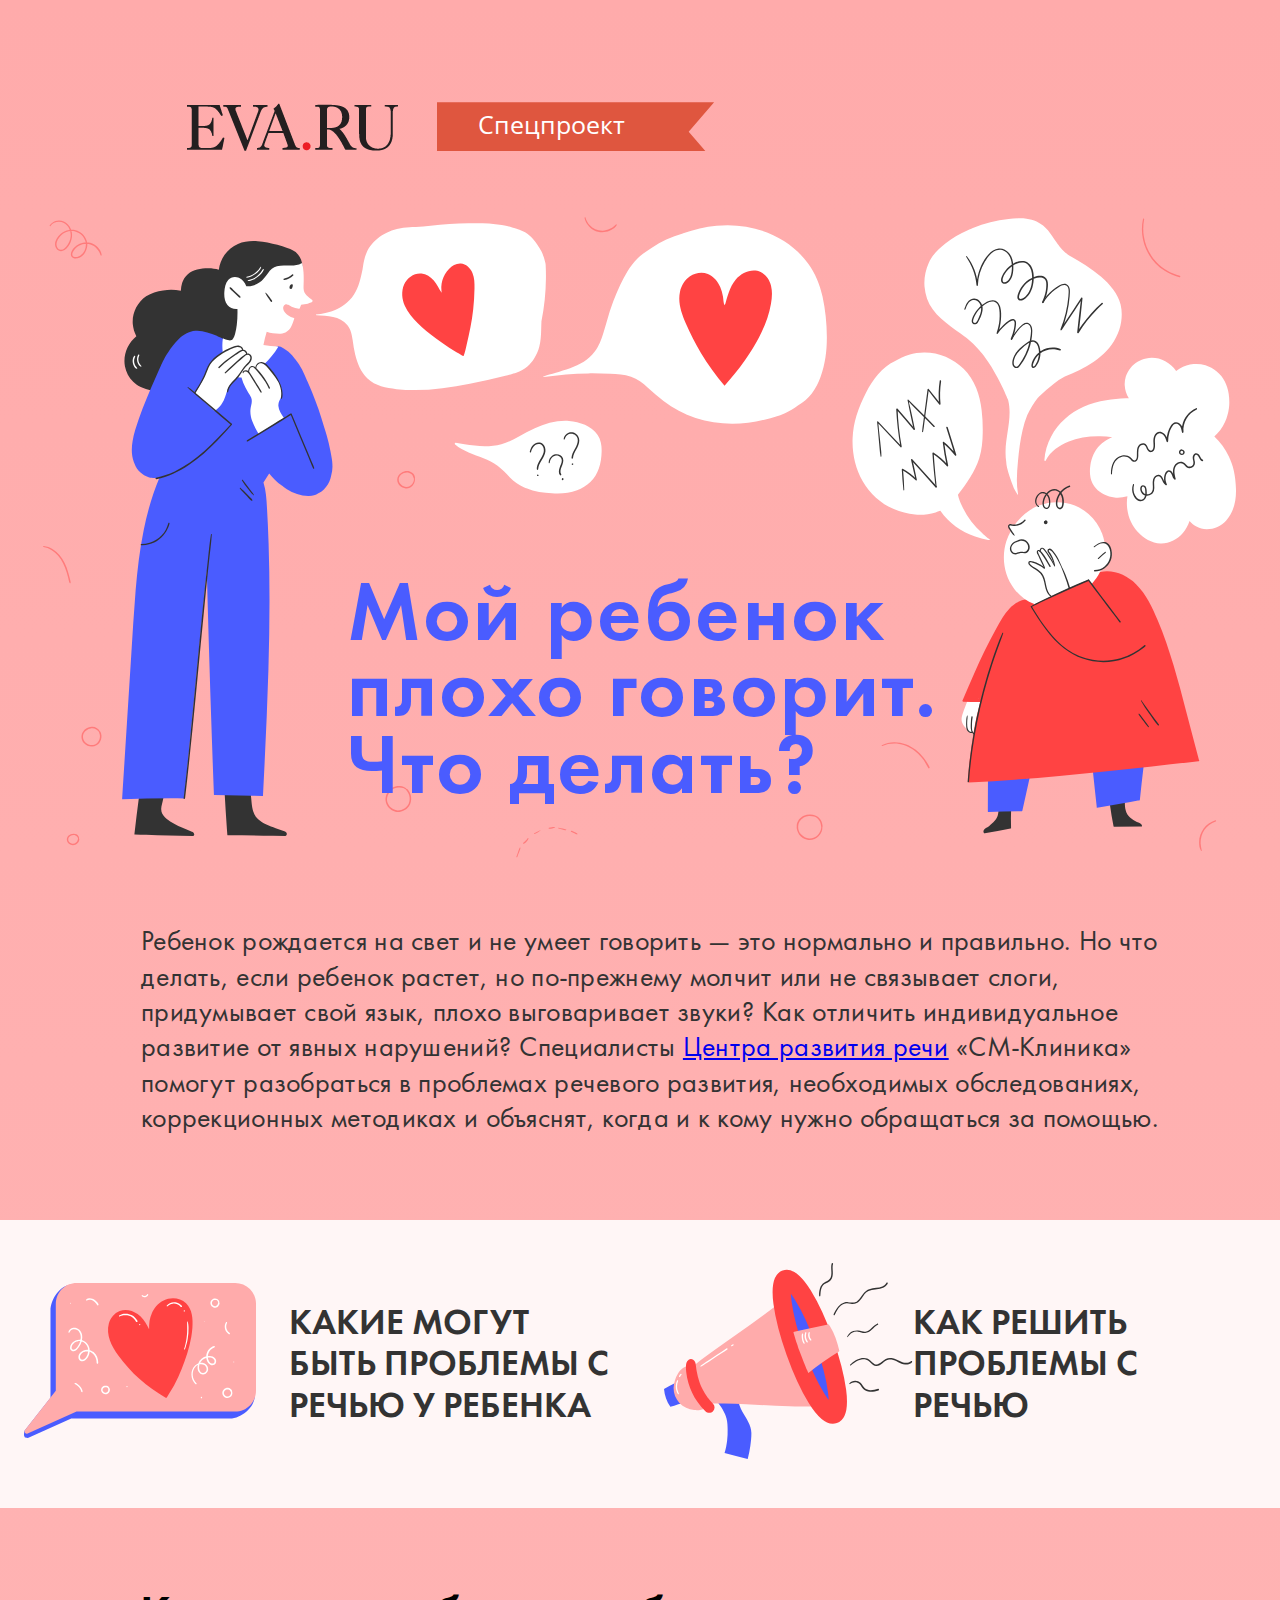
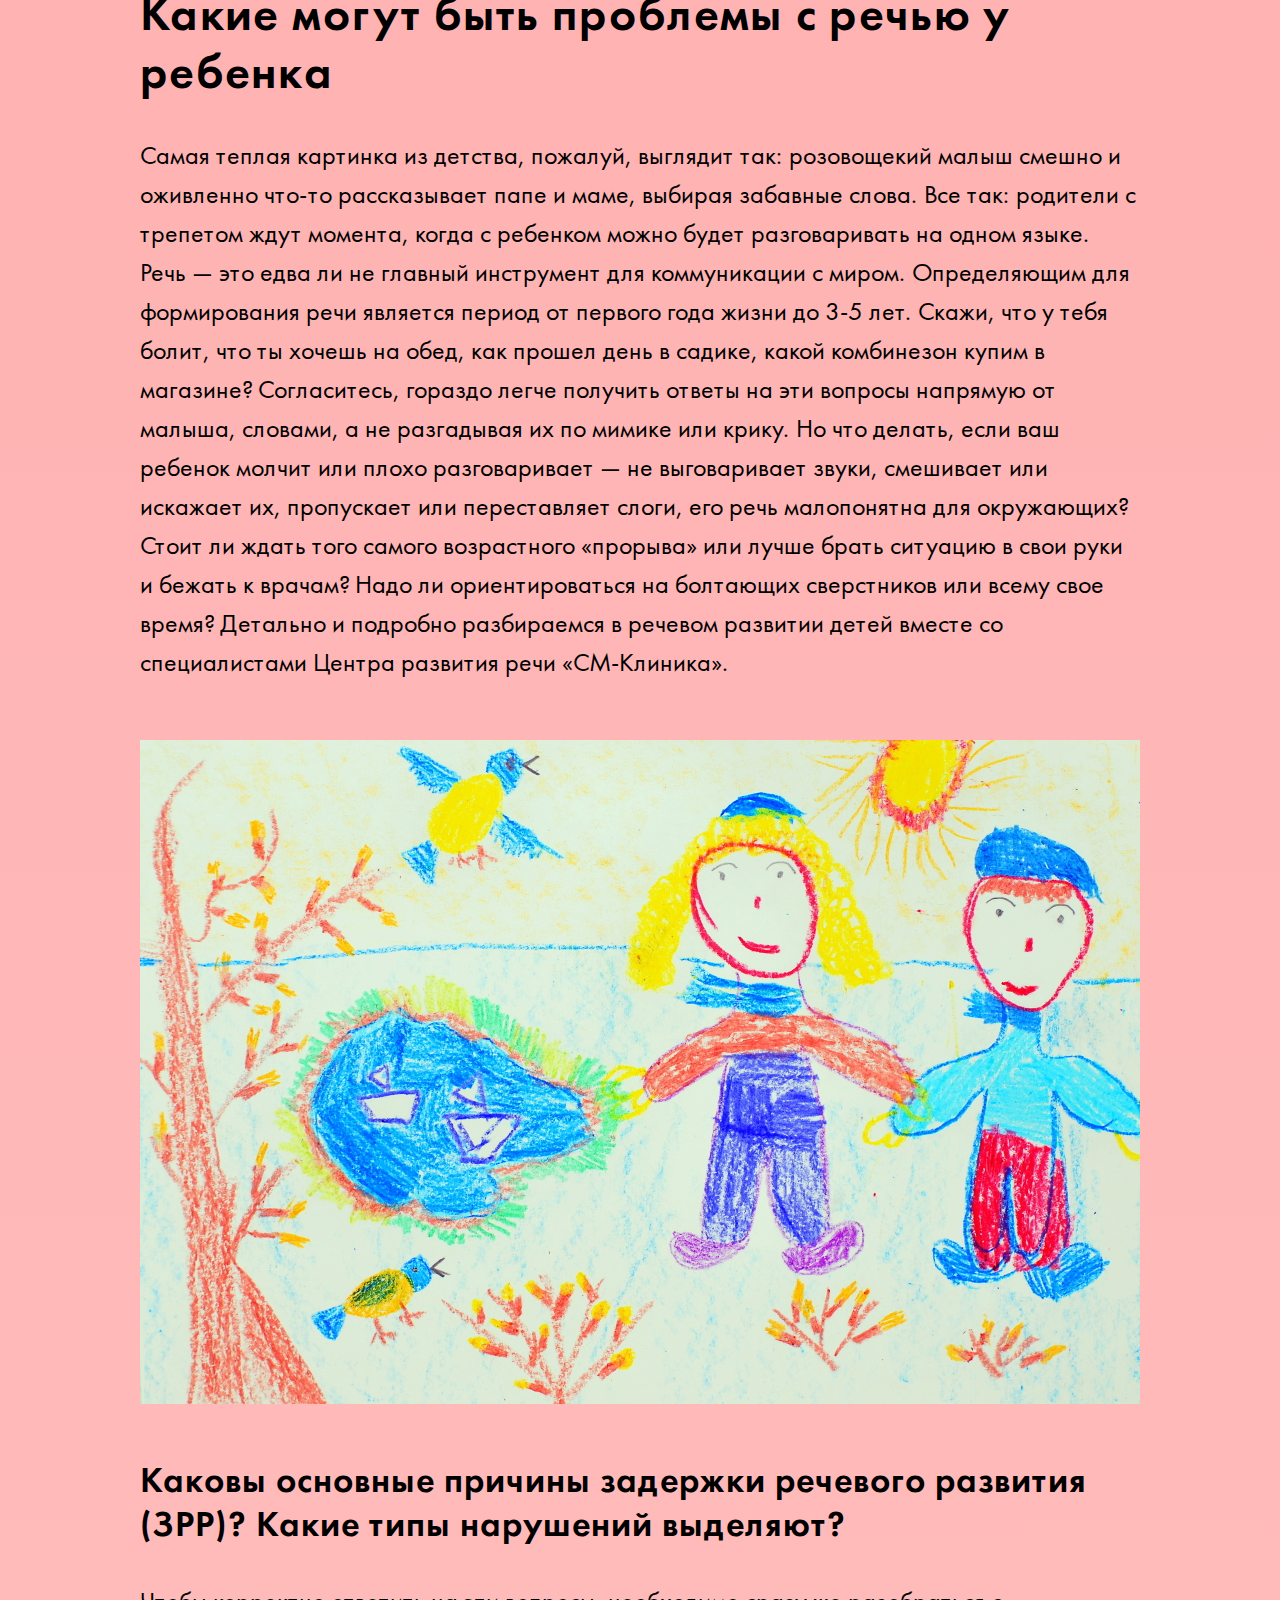
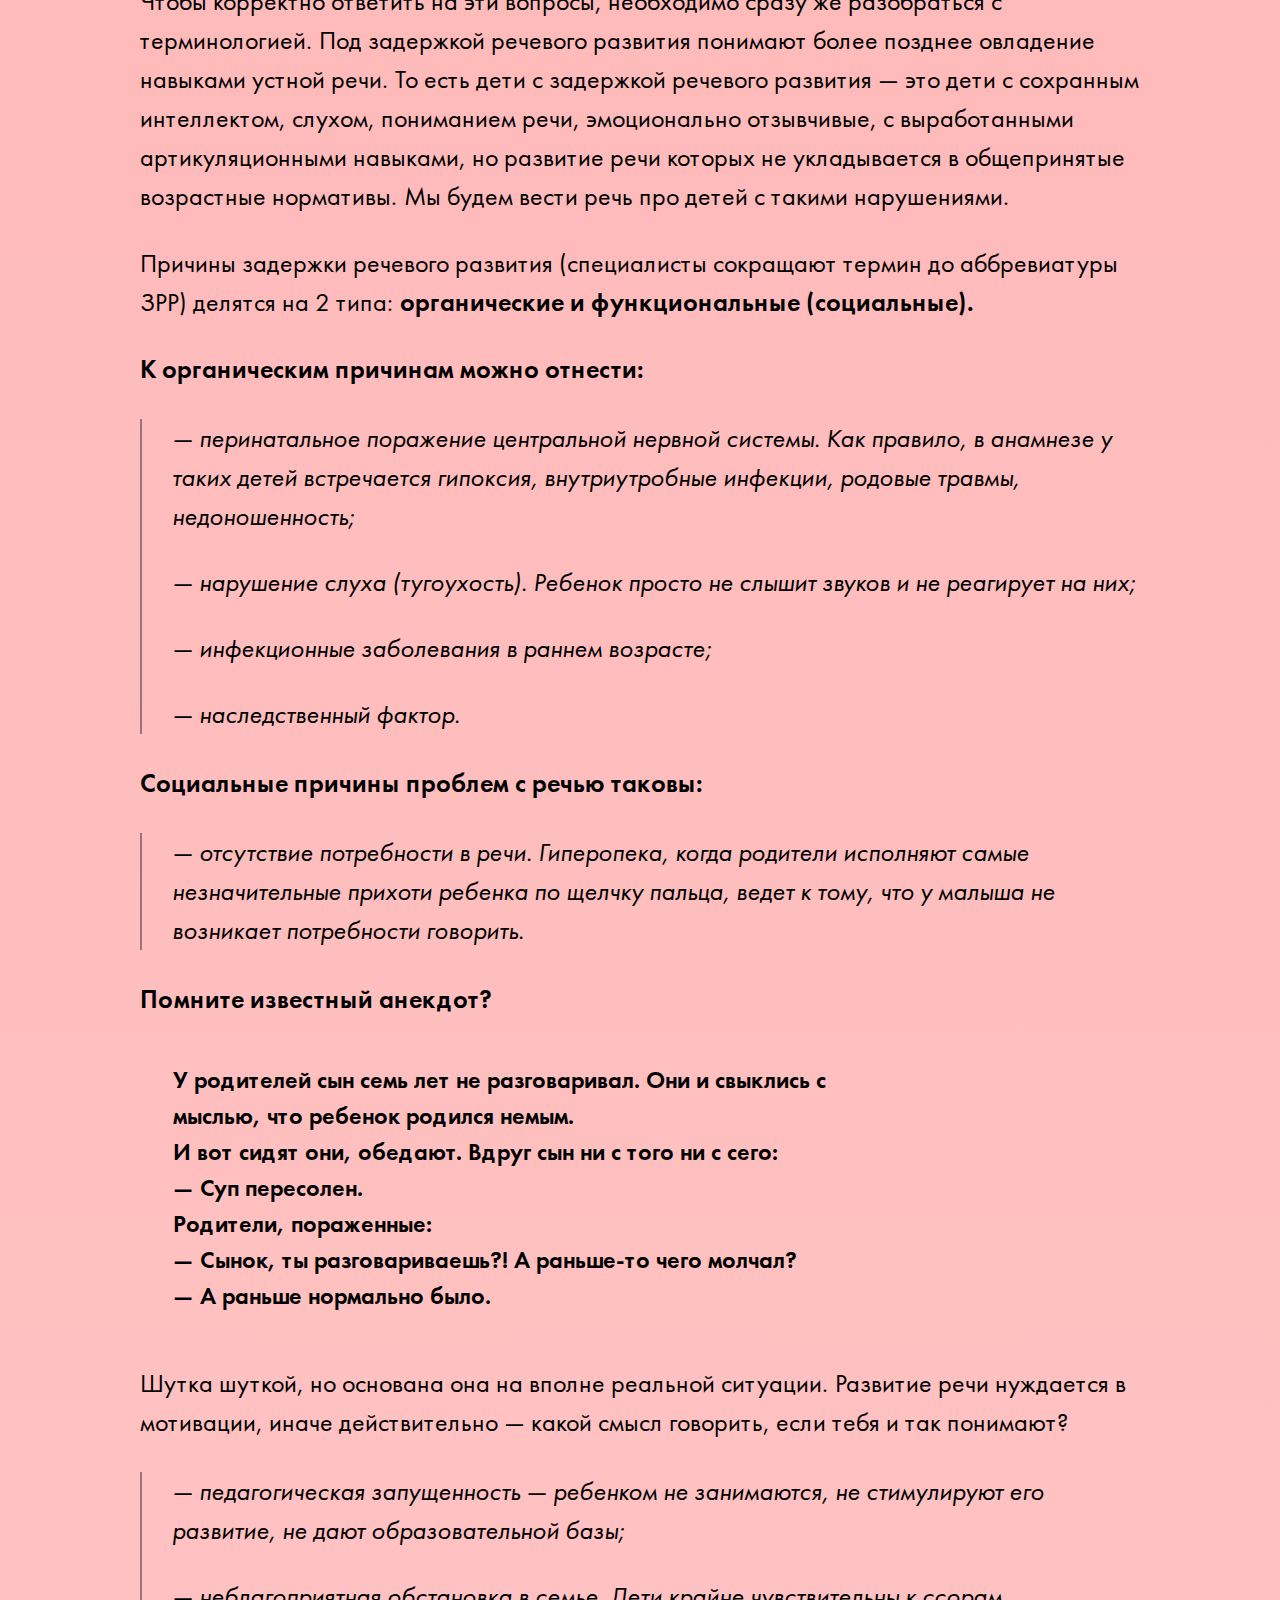
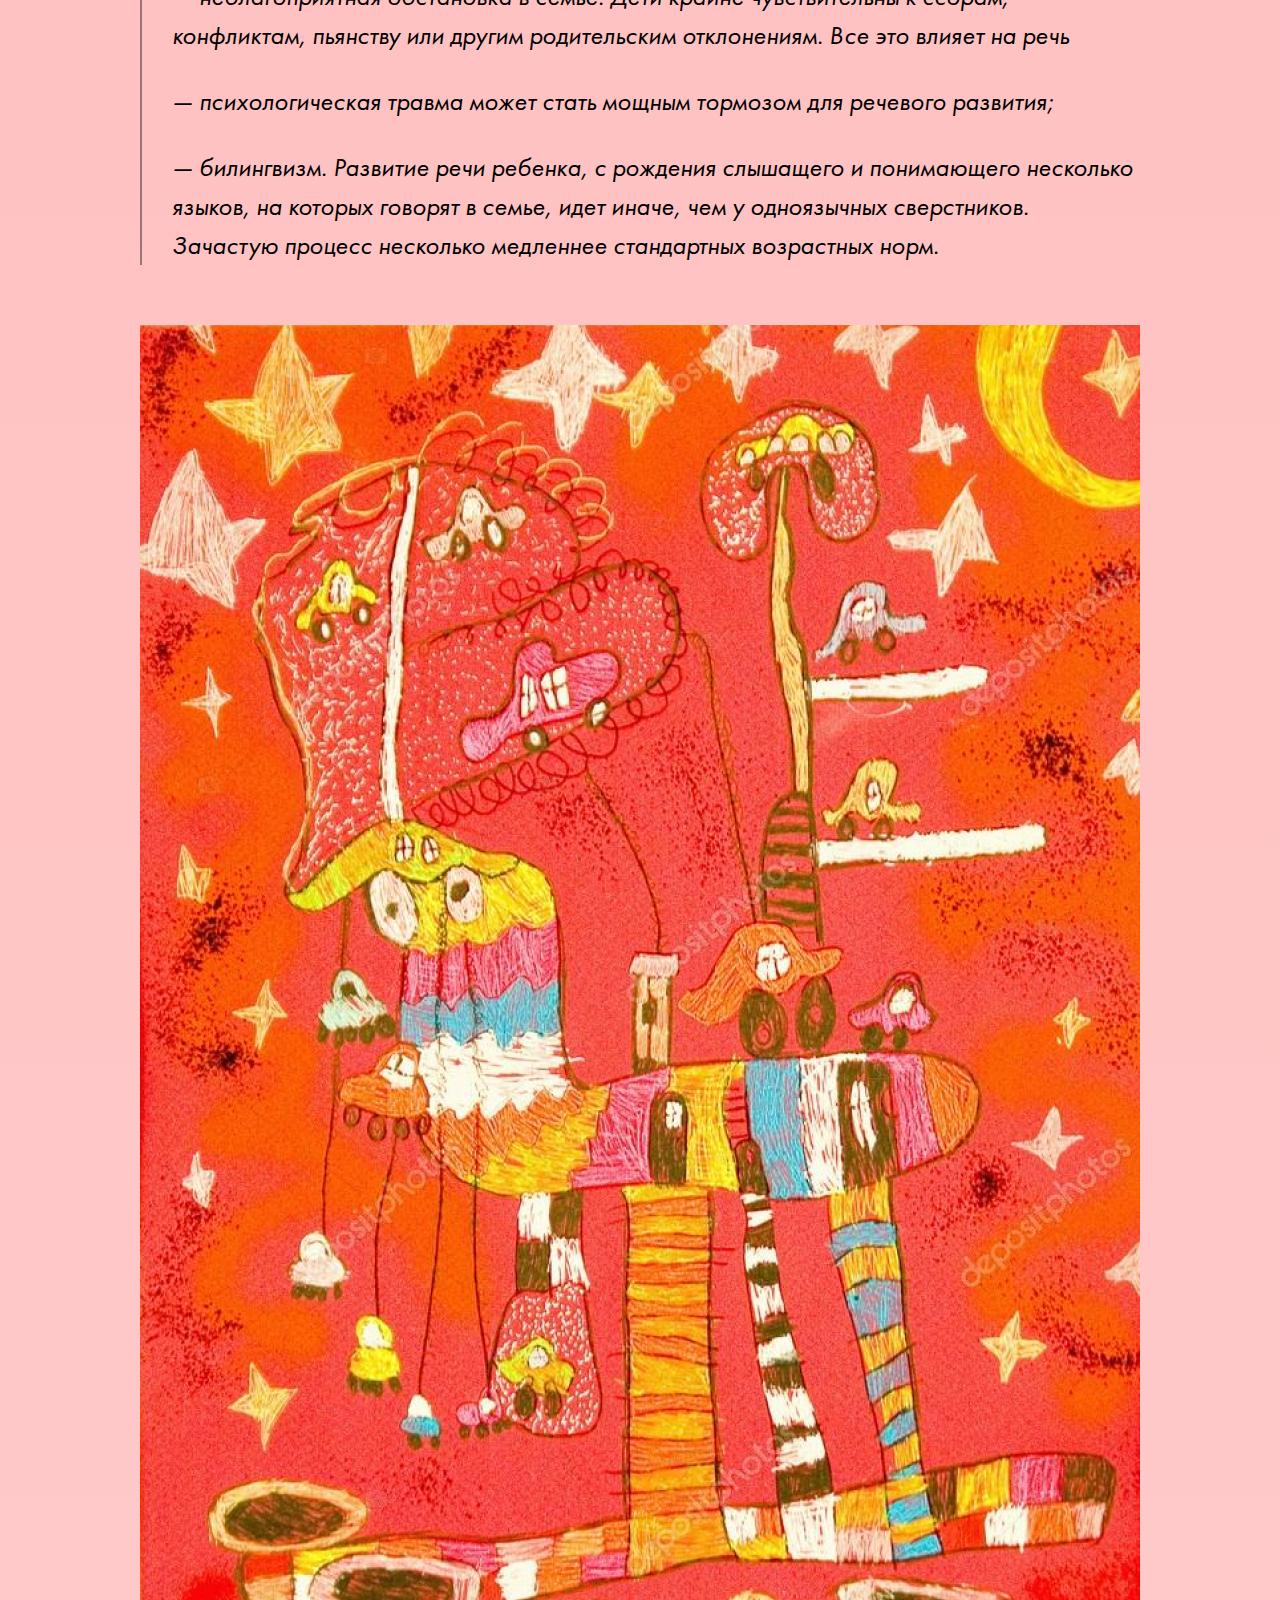
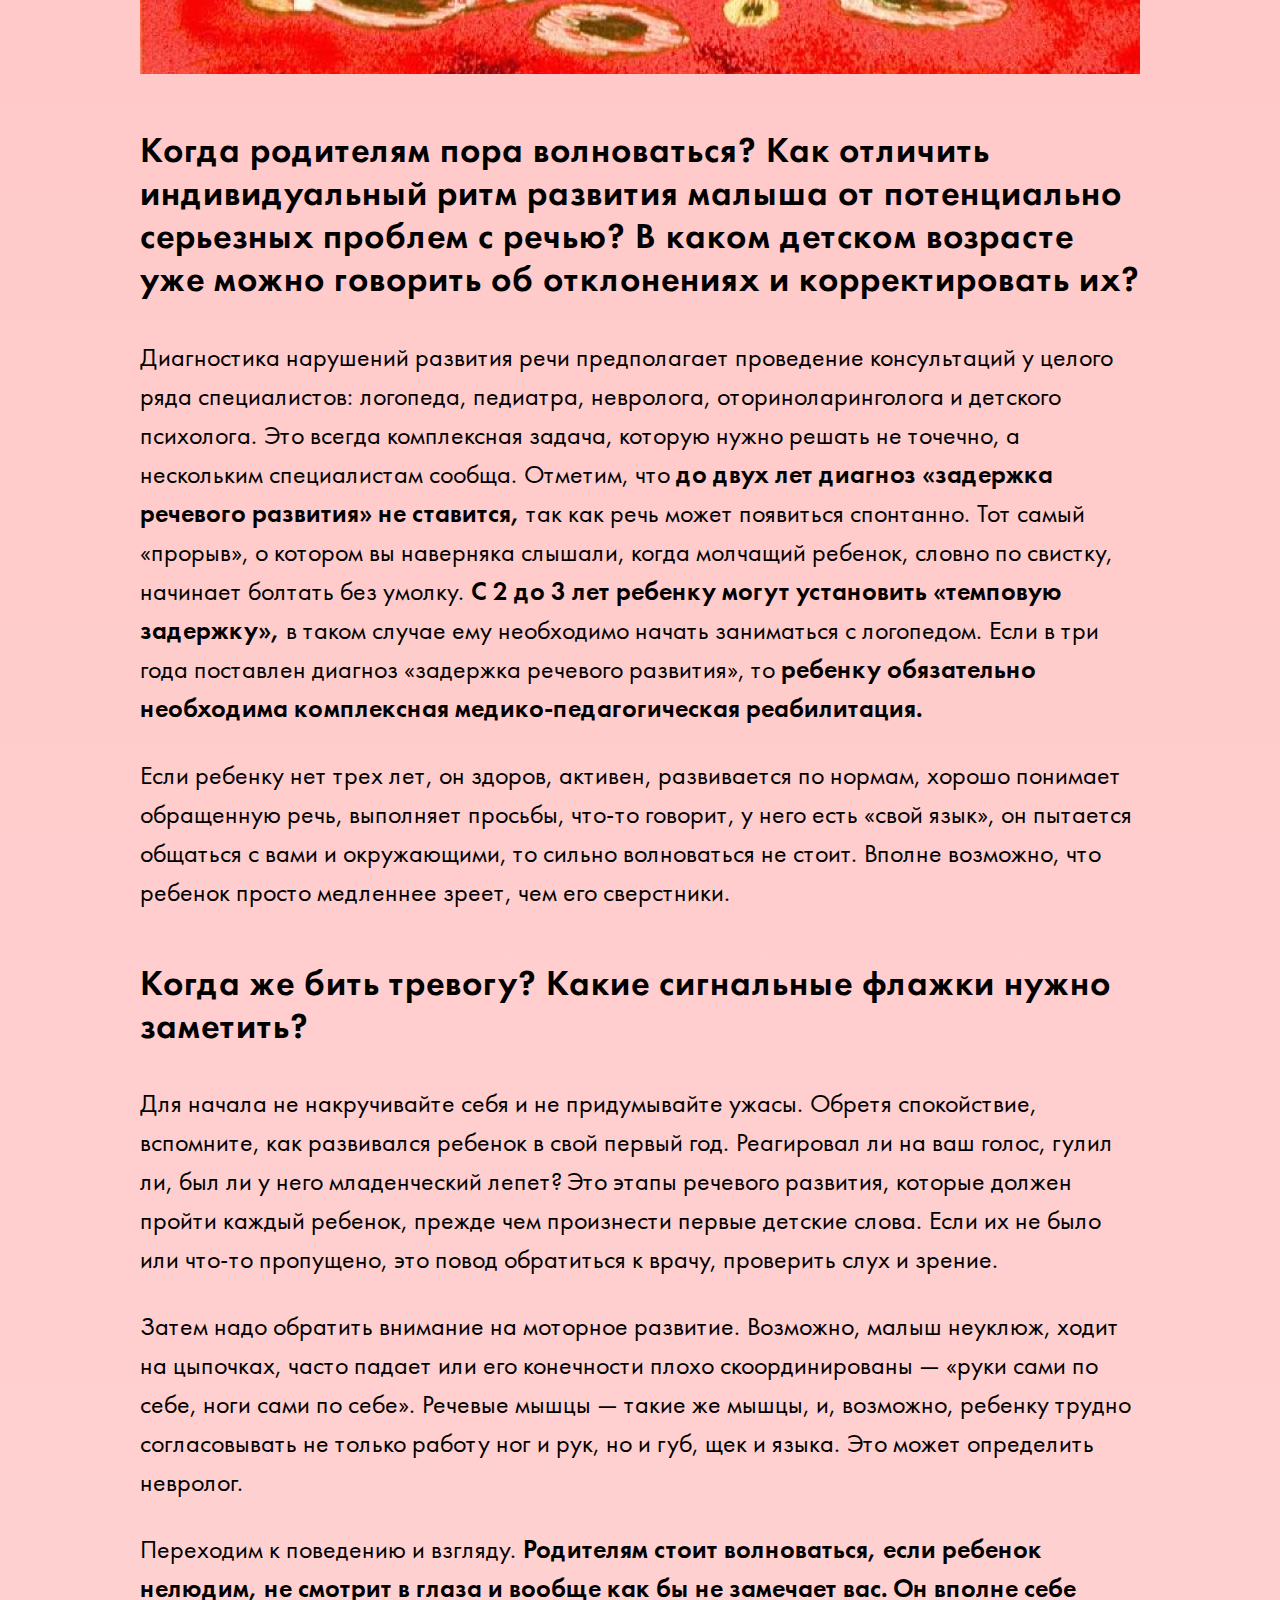
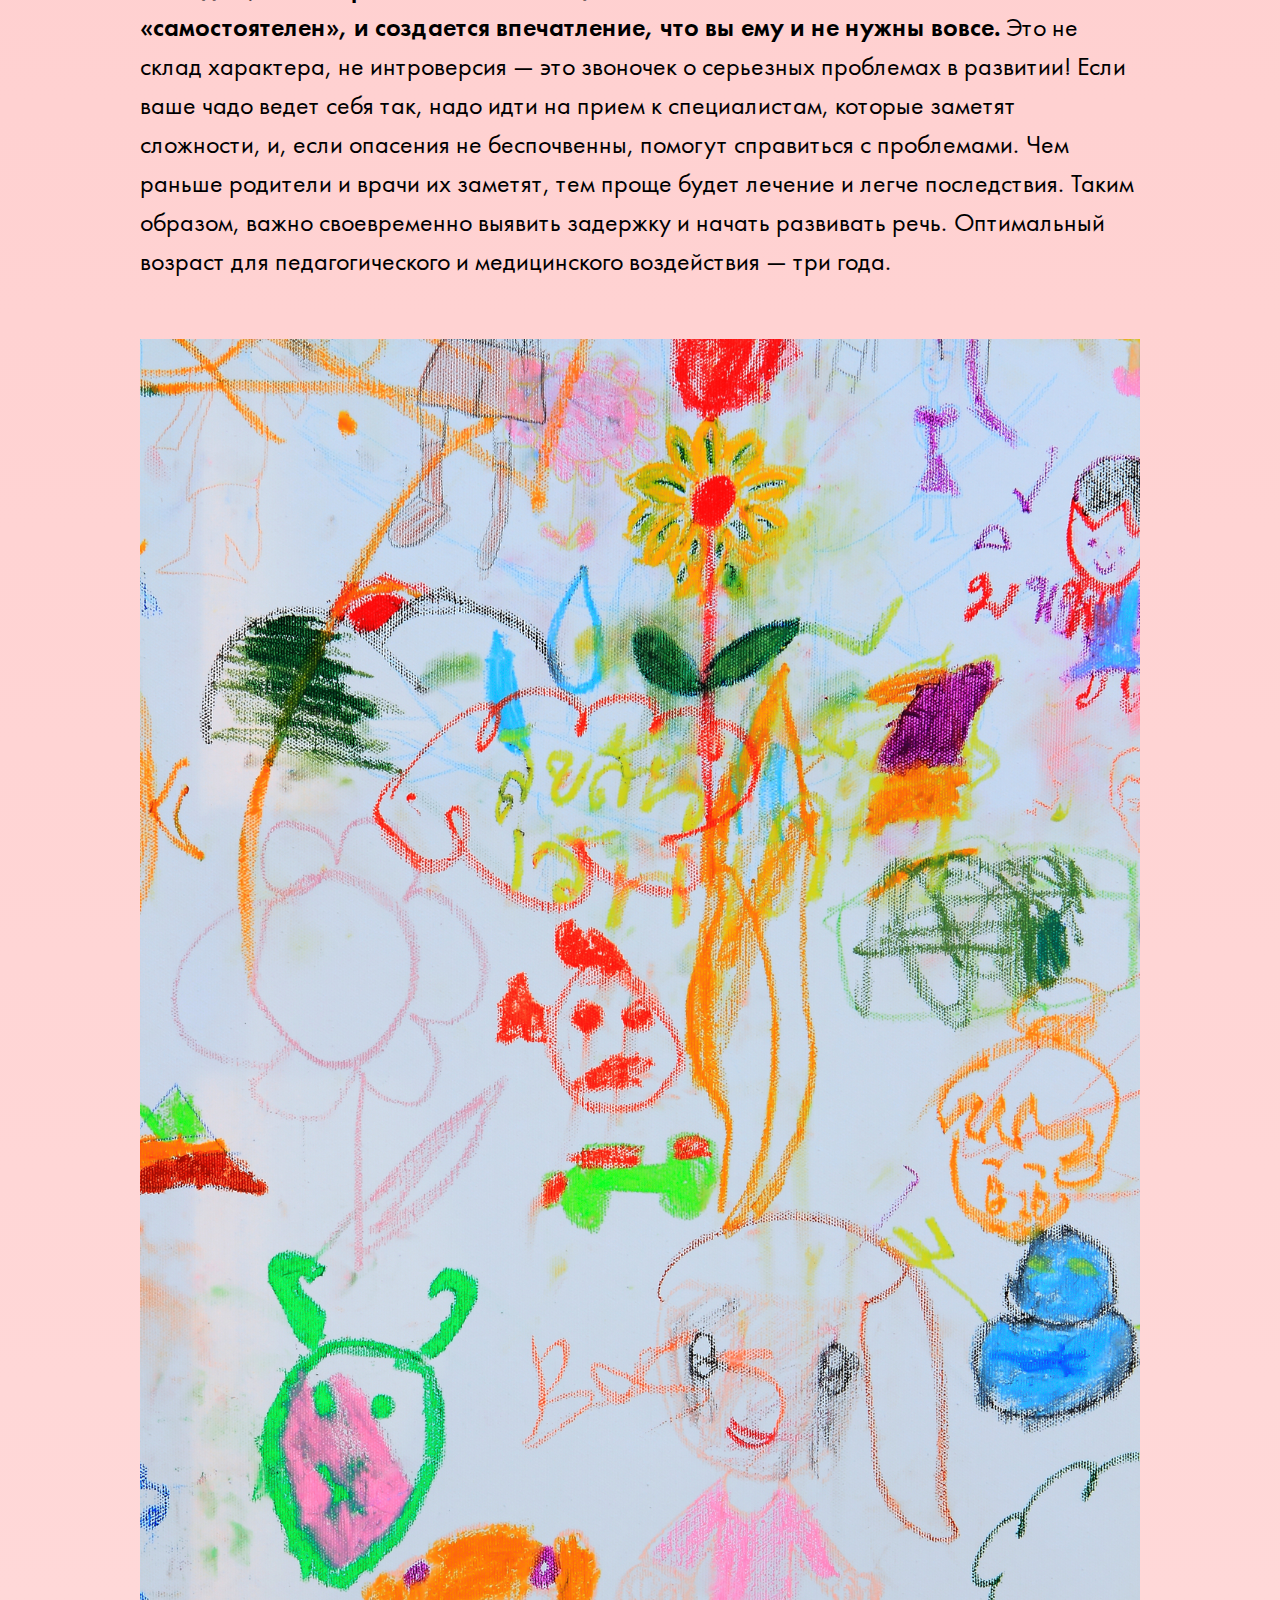
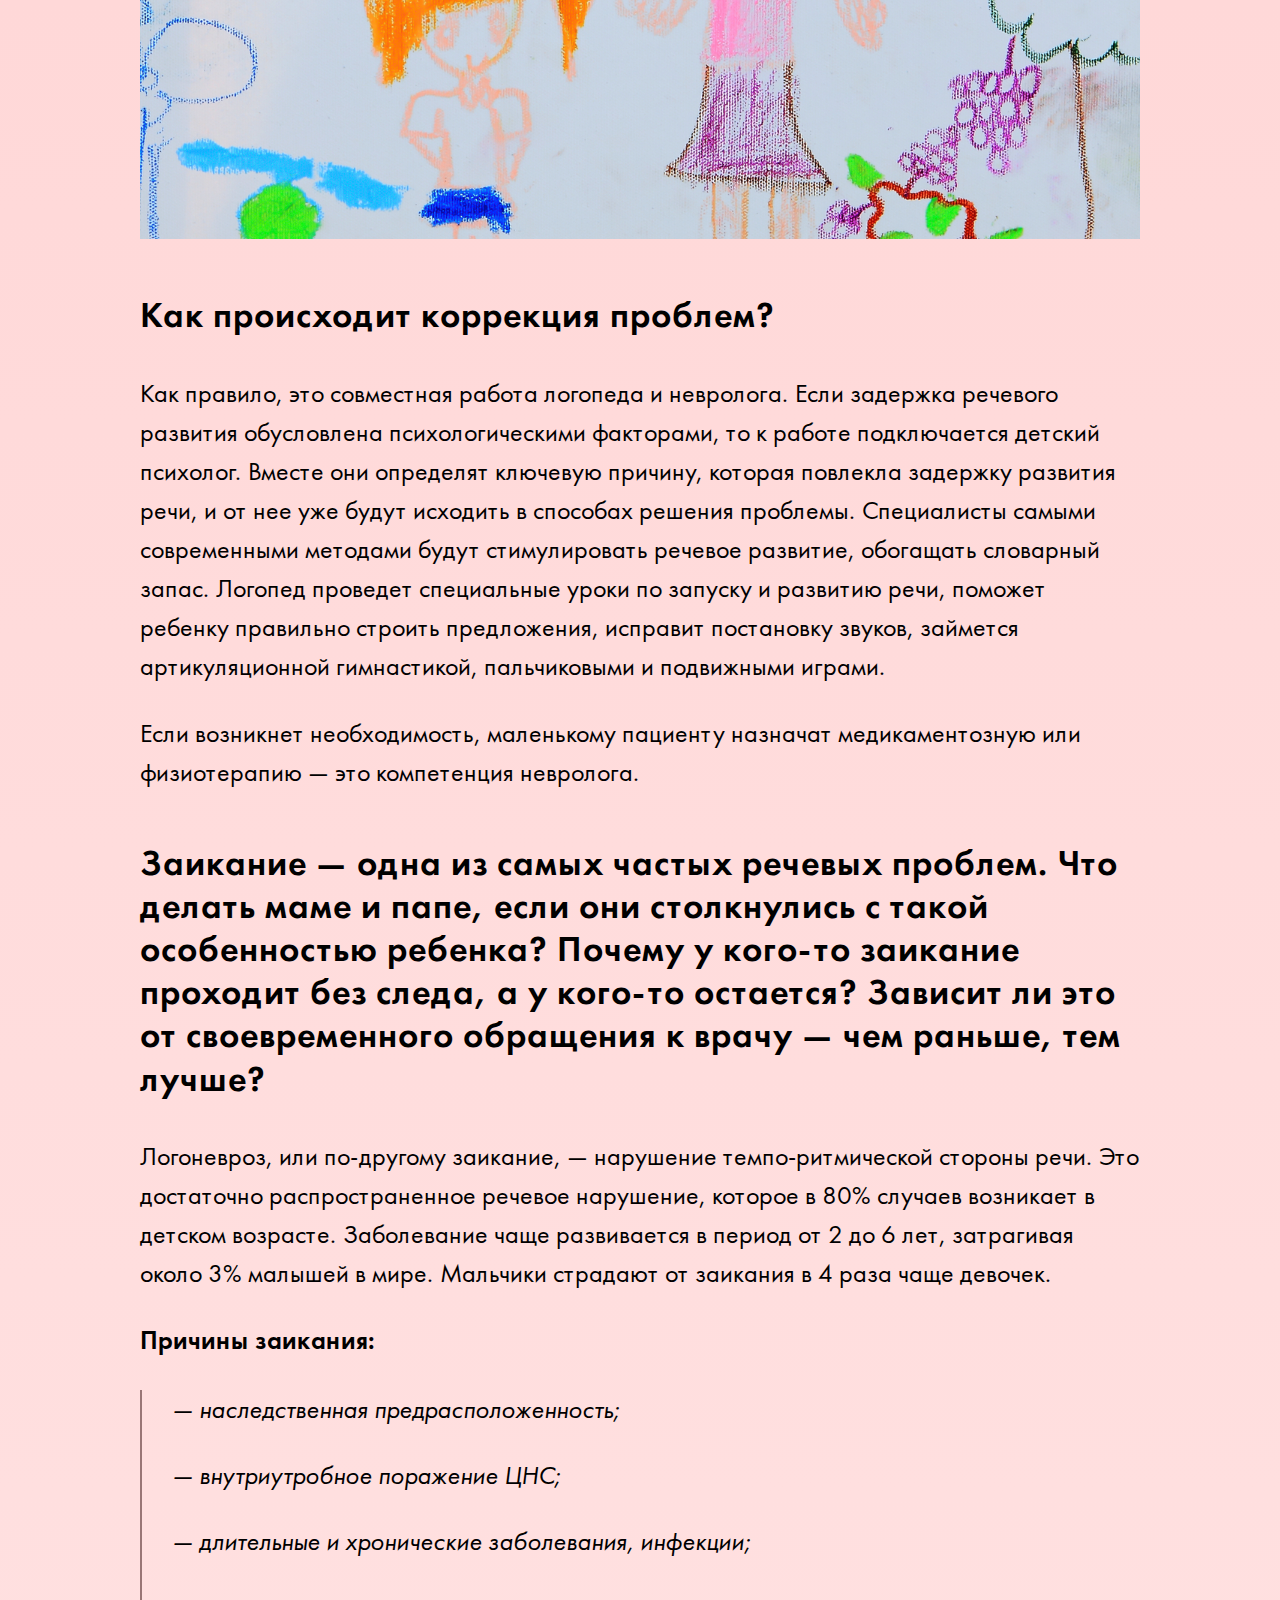
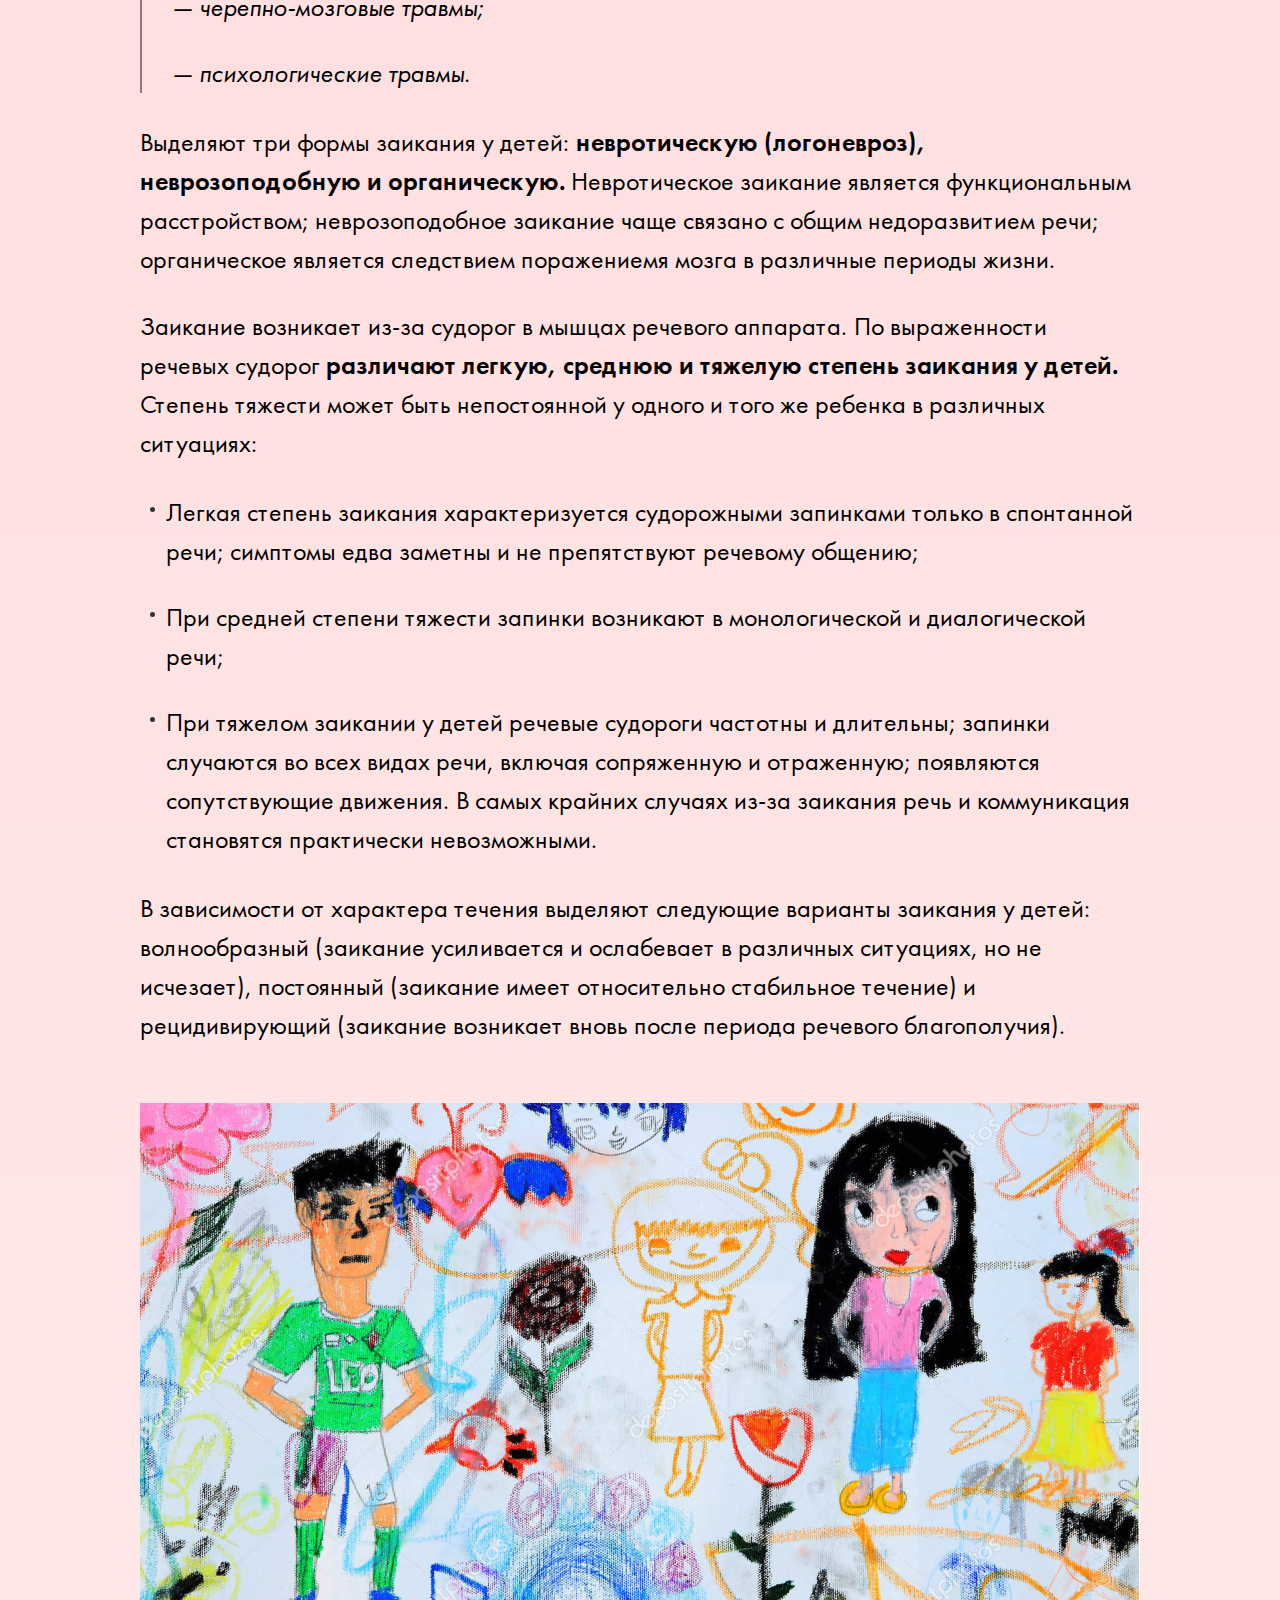
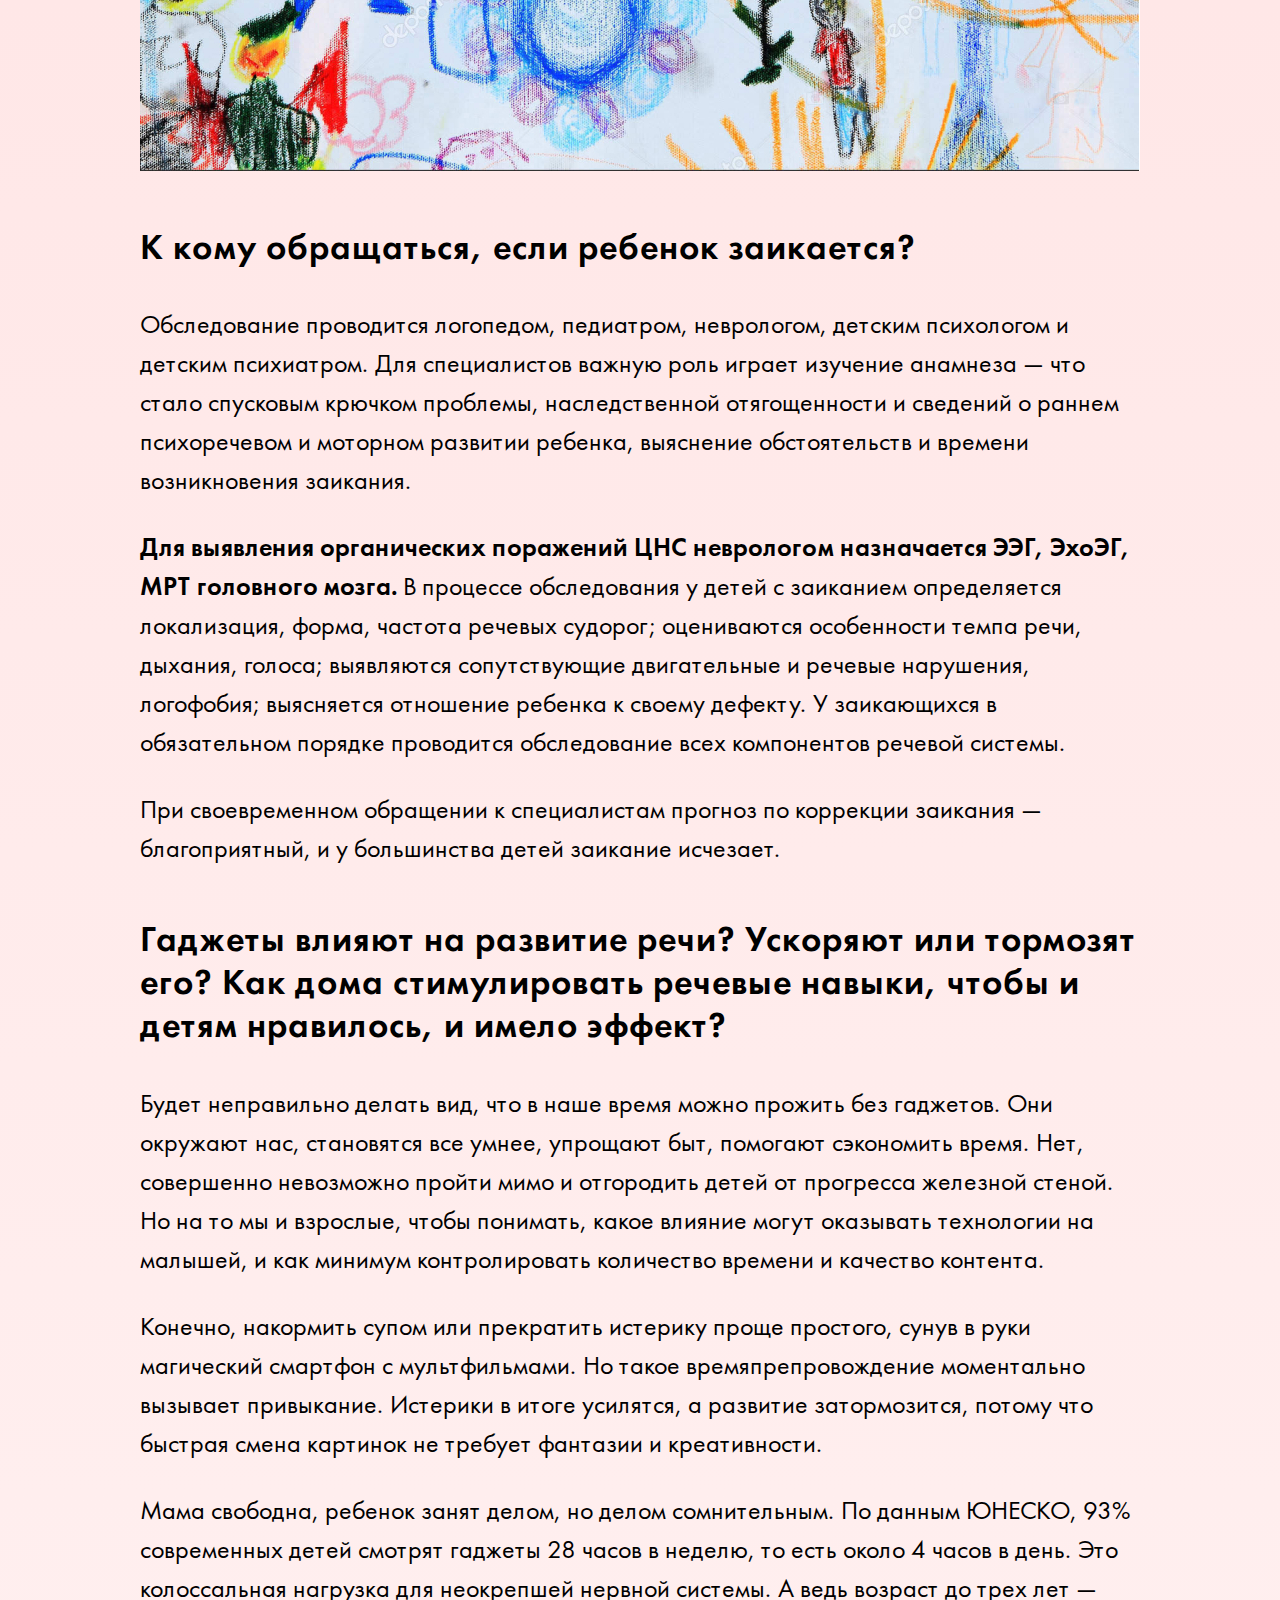
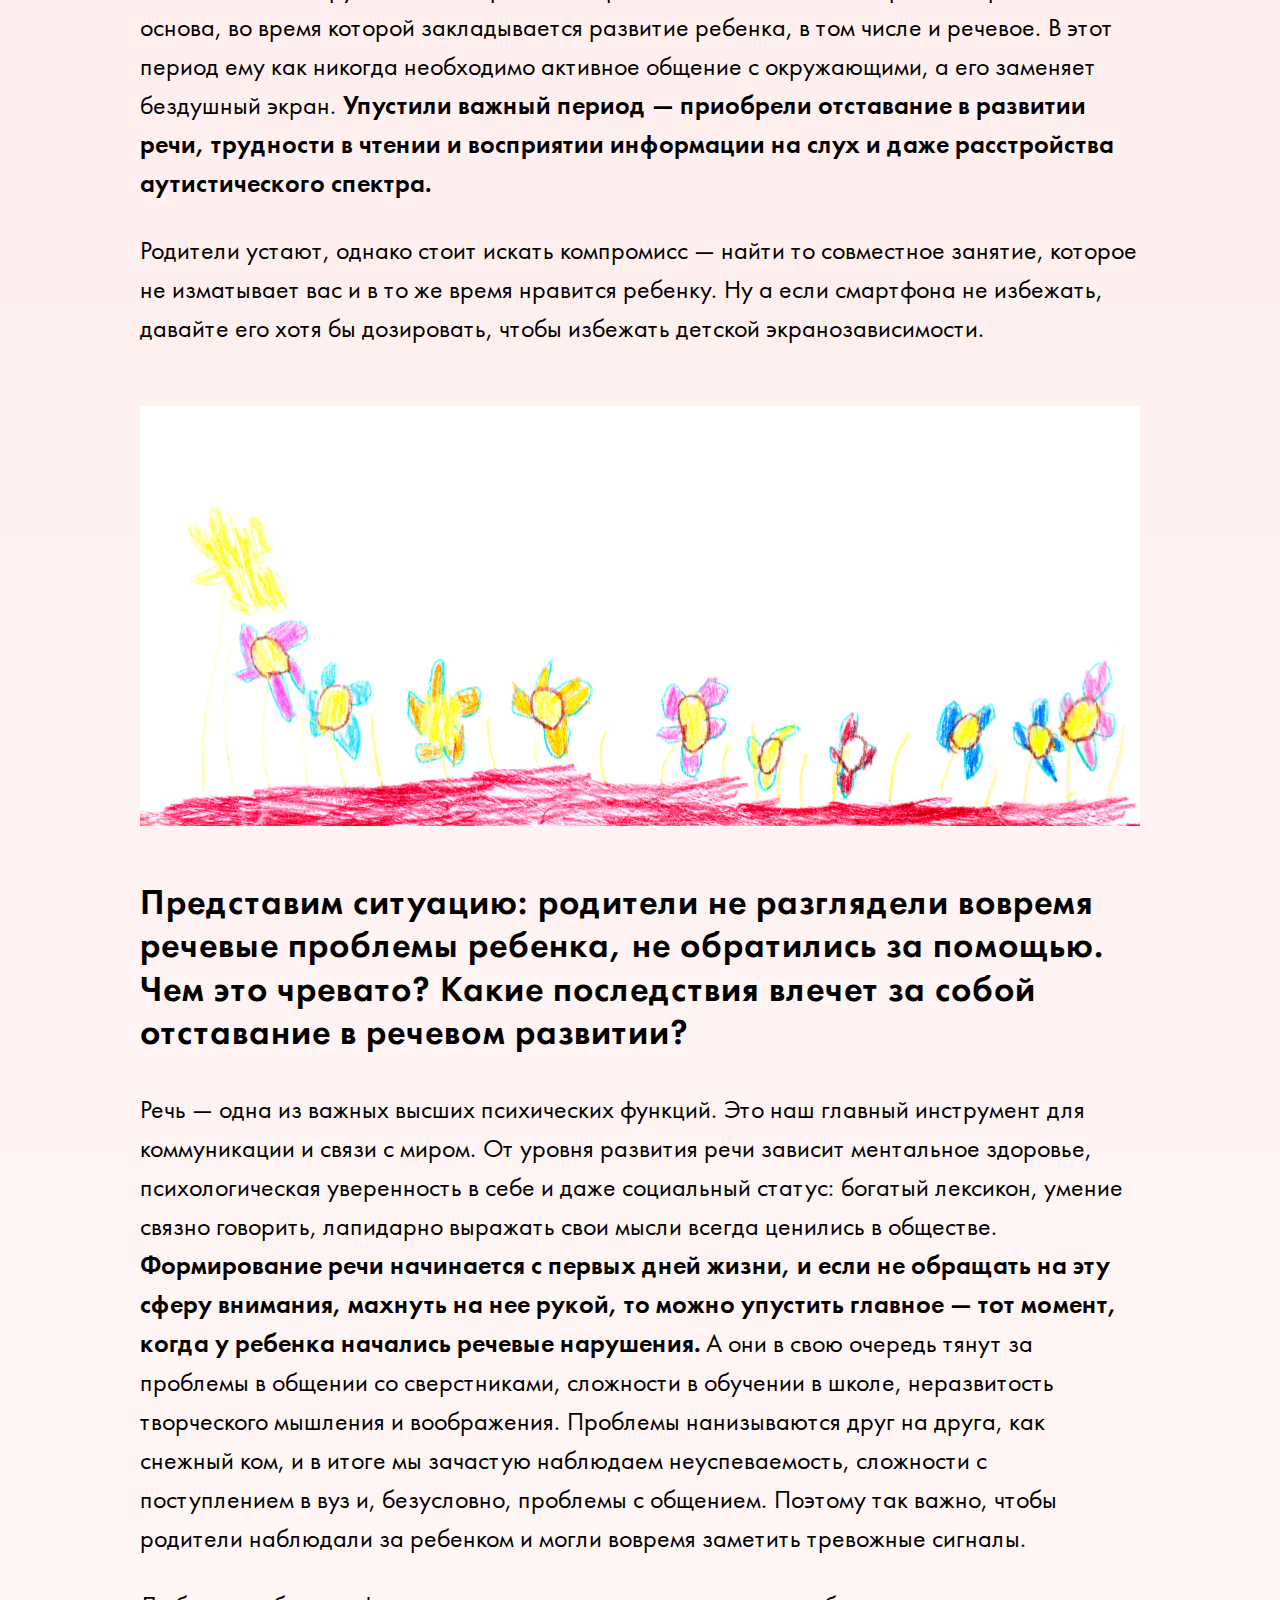
==== commit 50e68c24: "Правки 22.02.2022" ====
--- a/index.html
+++ b/index.html
@@ -59,7 +59,7 @@
 							Мой ребенок плохо говорит. Что делать?
 						</h1>
 						<div class="first-section_text">
-							Ребенок рождается на свет и не умеет говорить — это нормально и правильно. Но что делать, если ребенок растет, но по-прежнему молчит или не связывает слоги, придумывает свой язык, плохо выговаривает звуки? Как отличить индивидуальное развитие от явных нарушений? Специалисты детского медицинского центра «СМ-Клиника» помогут разобраться в проблемах речевого развития*, необходимых обследованиях, коррекционных методиках и объяснят, когда и к кому нужно обращаться за помощью.
+							Ребенок рождается на свет и не умеет говорить — это нормально и правильно. Но что делать, если ребенок растет, но по-прежнему молчит или не связывает слоги, придумывает свой язык, плохо выговаривает звуки? Как отличить индивидуальное развитие от явных нарушений? Специалисты <a href="https://www.smdoctor.ru/speccentr/tsentr-razvitiya-rechi/?utm_source=eva.ru&utm_medium=referral&utm_campaign=article_tsentr_razvitiya_rechi">Центра развития речи</a> «СМ-Клиника» помогут разобраться в проблемах речевого развития, необходимых обследованиях, коррекционных методиках и объяснят, когда и к кому нужно обращаться за помощью.
 						</div>
 					</div>
 				</div>
@@ -85,16 +85,13 @@
 					<div class="tab_content level1 active" id="tab1">
 						<div class="cont">
 							<div class="text-block">
-								<h2>Как решить проблемы с речью</h2>
-								<p>Речевые нарушения у детей встречаются в наши дни все чаще: по официальной статистике, 58% ребят имеют речевые патологии. Такие проблемы обязательно должны решаться комплексно, ведь только системная работа специалистов высокого уровня приведет к успеху. Знания, методики, новые технологии из разных смежных сфер тесно сплетаются ради того, чтобы ребенок говорил связно, логично, без нарушений.</p>
-								<h3>Как сегодня корректируют речевые нарушения? На каких принципах основаны современные методы лечения?</h3>
-								<p>Как сегодня корректируют речевые нарушения? На каких принципах основаны современные методы лечения?</p>
-								<p>Под речевыми нарушениями специалисты понимают различные отклонения от нормы речевого развития. Безусловно, легче всего коррекции речевых нарушений поддаются дети дошкольного возраста, поэтому мы советуем родителям внимательно прислушиваться к детской речи. Если вам кажется, что речь дается ребенку с трудом, он плохо повторяет звуки, заикается, придумывает непонятный язык или вовсе молчит, следует обратиться за помощью специалистам. Многие проблемы невозможно разрешить в домашних условиях, в то время как опытный врач, логопед  сможет установить причину патологии и предложит варианты, как от нее избавиться. <span>Помните, волшебной таблетки не существует! Связная речь — это непростая комплексная работа, но ее итогом будете довольны и вы, и ваш ребенок.</span></p>
-								<p>Методов коррекции существует великое множество. Так, логопед выбирает подходящие варианты в зависимости от индивидуальных особенностей каждого юного пациента. Его работа строится на нескольких принципах, которые позволяют всесторонне увидеть проблему и, соответственно, быстро и грамотно ее решить. Специалистом учитываются возраст ребенка, структуру дефекта, причины, которые к нему привели, поэтапность процесса. Вот почему персонализация так важна: личные особенности, умноженные на современные методы, дают отличный результат.</p>
-									
-									
-									
-									
+								<h2>Какие могут быть проблемы с речью у ребенка</h2>
+								<p>Самая теплая картинка из детства, пожалуй, выглядит так: розовощекий малыш смешно и оживленно что-то рассказывает папе и маме, выбирая забавные слова. Все так: родители с трепетом ждут момента, когда с ребенком можно будет разговаривать на одном языке. Речь — это едва ли не главный инструмент для коммуникации с миром. Определяющим для формирования речи является период от первого года жизни до 3-5 лет. Скажи, что у тебя болит, что ты хочешь на обед, как прошел день в садике, какой комбинезон купим в магазине? Согласитесь, гораздо легче получить ответы на эти вопросы напрямую от малыша, словами, а не разгадывая их по мимике или крику. Но что делать, если ваш ребенок молчит или плохо разговаривает — не выговаривает звуки, смешивает или искажает их, пропускает или переставляет слоги, его речь малопонятна для окружающих? Стоит ли ждать того самого возрастного
+									«прорыва» или лучше брать ситуацию в свои руки и бежать к врачам? Надо ли ориентироваться на болтающих сверстников или всему свое время? Детально и подробно разбираемся в речевом развитии детей вместе со специалистами <a href="https://www.smdoctor.ru/speccentr/tsentr-razvitiya-rechi/?utm_source=eva.ru&utm_medium=referral&utm_campaign=article_tsentr_razvitiya_rechi">Центра развития речи</a> «СМ-Клиника».
+								</p>
+								<img src="images/image1.jpg" alt="">
+								<h3>Каковы основные причины задержки речевого развития (ЗРР)? Какие типы нарушений выделяют?</h3>
+								<p>Чтобы корректно ответить на эти вопросы, необходимо сразу же разобраться с терминологией. Под задержкой речевого развития понимают более позднее овладение навыками устной речи. То есть дети с задержкой речевого развития — это дети с сохранным интеллектом, слухом, пониманием речи, эмоционально отзывчивые, с выработанными артикуляционными навыками, но развитие речи которых не укладывается в общепринятые возрастные нормативы. Мы будем вести речь про детей с такими нарушениями.</p>
 								<p>Причины задержки речевого развития (специалисты сокращают термин до аббревиатуры ЗРР) делятся на 2 типа: <span>органические и функциональные (социальные).</span></p>
 								<p><span>К органическим причинам можно отнести:</span></p>
 								<ol>
@@ -166,8 +163,8 @@
 								<img src="images/image5.jpg" alt="">	
 								<h3>Представим ситуацию: родители не разглядели вовремя речевые проблемы ребенка, не обратились за помощью. Чем это чревато? Какие последствия влечет за собой отставание в речевом развитии?</h3>									
 								<p>Речь — одна из важных высших психических функций. Это наш главный инструмент для коммуникации и связи с миром. От уровня развития речи зависит ментальное здоровье, психологическая уверенность в себе и даже социальный статус: богатый лексикон, умение связно говорить, лапидарно выражать свои мысли всегда ценились в обществе. <span>Формирование речи начинается с первых дней жизни, и если не обращать на эту сферу внимания, махнуть на нее рукой, то можно упустить главное — тот момент, когда у ребенка начались речевые нарушения.</span>  А они в свою очередь тянут за проблемы в общении со сверстниками, сложности в обучении в школе, неразвитость творческого мышления и воображения. Проблемы нанизываются друг на друга, как снежный ком, и в итоге мы зачастую наблюдаем неуспеваемость, сложности с поступлением в вуз и, безусловно, проблемы с общением. Поэтому так важно, чтобы родители наблюдали за ребенком и могли вовремя заметить тревожные сигналы.</p>
-								<p>Любовь к ребенку и фокус на его развитие помогут родителям быстро распознать неладное и обратиться за помощью к профессионалам, в арсенале которых сегодня суперсовременные методики, помогающие быстрее достичь необходимого результата.</p>	
-								<div class="footnote">*имеются противопоказания, проконсультируйтесь со специалистом.</div>	
+								<p>Любовь к ребенку и фокус на его развитие помогут родителям быстро распознать неладное и <a href="https://www.smdoctor.ru/speccentr/tsentr-razvitiya-rechi/?utm_source=eva.ru&utm_medium=referral&utm_campaign=article_tsentr_razvitiya_rechi">обратиться за помощью к профессионалам</a> , в арсенале которых сегодня суперсовременные методики, помогающие быстрее достичь необходимого результата.</p>	
+								<div class="footnote">имеются противопоказания, проконсультируйтесь со специалистом</div>	
 							</div>
 						</div>
 					</div>
@@ -176,88 +173,53 @@
 					<div class="tab_content level1" id="tab2">
 						<div class="cont">
 							<div class="text-block">
-								<h2>Почему мой ребенок плохо говорит?<br> 
-									Определяем причины и ищем решения
-								</h2>
-								<p>Самая теплая картинка из детства, пожалуй, выглядит так: розовощекий малыш смешно и оживленно что-то рассказывает папе и маме, выбирая забавные слова. Все так: родители с трепетом ждут момента, когда с ребенком можно будет разговаривать на одном языке. Речь — это едва ли не главный инструмент для коммуникации с миром. Определяющим для формирования речи является период от первого года жизни до 3-5 лет. Скажи, что у тебя болит, что ты хочешь на обед, как прошел день в садике, какой комбинезон купим в магазине? Согласитесь, гораздо легче получить ответы на эти вопросы напрямую от малыша, словами, а не разгадывая их по мимике или крику. Но что делать, если ваш ребенок молчит или плохо разговаривает — не выговаривает звуки, смешивает или искажает их, пропускает или переставляет слоги, его речь малопонятна для окружающих? Стоит ли ждать того самого возрастного
-									«прорыва» или лучше брать ситуацию в свои руки и бежать к врачам? Надо ли ориентироваться на болтающих сверстников или всему свое время? Детально и подробно разбираемся в речевом развитии детей вместе со специалистами «СМ-Клиника».
-								</p>
-								<img src="images/image1.jpg" alt="">
-								<h3>Каковы основные причины задержки речевого развития (ЗРР)? Какие типы нарушений выделяют?</h3>
-								<p>Чтобы корректно ответить на эти вопросы, необходимо сразу же разобраться с терминологией. Под задержкой речевого развития понимают более позднее овладение навыками устной речи. То есть дети с задержкой речевого развития — это дети с сохранным интеллектом, слухом, пониманием речи, эмоционально отзывчивые, с выработанными артикуляционными навыками, но развитие речи которых не укладывается в общепринятые возрастные нормативы. Мы будем вести речь про детей с такими нарушениями.</p>
-								<p>Причины задержки речевого развития (специалисты сокращают термин до аббревиатуры ЗРР) делятся на 2 типа: <span>органические и функциональные (социальные).</span></p>
-								<p><span>К органическим причинам можно отнести:</span></p>
-								<ol>
-									<li>— перинатальное поражение центральной нервной системы. Как правило, в анамнезе у<br> таких детей встречается гипоксия, внутриутробные инфекции, родовые травмы,<br>	недоношенность;</li>
-									<li>— нарушение слуха (тугоухость). Ребенок просто не слышит звуков и не реагирует на них;</li>
-									<li>— инфекционные заболевания в раннем возрасте;</li>
-									<li>— наследственный фактор.</li>
-								</ol>	 
-								<p><span>Социальные причины проблем с речью таковы:</span></p>   
-								<ol>
-									<li>— отсутствие потребности в речи. Гиперопека, когда родители исполняют самые незначительные прихоти ребенка по щелчку пальца, ведет к тому, что у малыша не возникает потребности говорить.</li>
-								</ol>								
-								<p><span>Помните известный анекдот?</span></p> 
-								<blockquote>
-									У родителей сын семь лет не разговаривал. Они и свыклись с<br> мыслью, что ребенок родился немым.
-									<br>И вот сидят они, обедают. Вдруг сын ни с того ни с сего:
-									<br>— Суп пересолен.
-									<br>Родители, пораженные:
-									<br>— Сынок, ты разговариваешь?! А раньше-то чего молчал?
-									<br>— А раньше нормально было.
-								</blockquote>  
-								<p>Шутка шуткой, но основана она на вполне реальной ситуации. Развитие речи нуждается в мотивации, иначе действительно — какой смысл говорить, если тебя и так понимают?</p>
-								<ol>
-									<li>— педагогическая запущенность — ребенком не занимаются, не стимулируют его развитие, не дают образовательной базы;</li>
-									<li>— неблагоприятная обстановка в семье. Дети крайне чувствительны к ссорам, конфликтам, пьянству или другим родительским отклонениям. Все это влияет на речь</li>
-									<li>— психологическая травма может стать мощным тормозом для речевого развития;</li>
-									<li>— билингвизм. Развитие речи ребенка, с рождения слышащего и понимающего несколько языков, на которых говорят в семье, идет иначе, чем у одноязычных сверстников. Зачастую процесс несколько медленнее стандартных возрастных норм.</li>
-								</ol>
-								<img src="images/image2.jpg" alt="">
-								<h3>Когда родителям пора волноваться? Как отличить индивидуальный ритм развития малыша от потенциально серьезных проблем с речью? В каком детском возрасте уже можно говорить об отклонениях и корректировать их?</h3>
-								<p>Диагностика нарушений развития речи предполагает проведение консультаций у целого ряда специалистов: логопеда, педиатра, невролога, оториноларинголога и детского психолога. Это всегда комплексная задача, которую нужно решать не точечно, а нескольким специалистам сообща. Отметим, что <span>до двух лет диагноз «задержка речевого развития» не ставится,</span> так как речь может появиться спонтанно. Тот самый «прорыв», о котором вы наверняка слышали, когда молчащий ребенок, словно по свистку, начинает болтать без умолку. <span>С 2 до 3 лет ребенку могут установить «темповую задержку»,</span> в таком случае ему необходимо начать заниматься с логопедом. Если в три года поставлен диагноз «задержка речевого развития», то <span>ребенку обязательно необходима комплексная медико-педагогическая реабилитация.</span></p>
-								<p>Если ребенку нет трех лет, он здоров, активен, развивается по нормам, хорошо понимает обращенную речь, выполняет просьбы, что-то говорит, у него есть «свой язык», он пытается общаться с вами и окружающими, то сильно волноваться не стоит. Вполне возможно, что ребенок просто медленнее зреет, чем его сверстники.</p>
-								<h3>Когда же бить тревогу? Какие сигнальные флажки нужно заметить?</h3>
-								<p>Для начала не накручивайте себя и не придумывайте ужасы. Обретя спокойствие, вспомните, как развивался ребенок в свой первый год. Реагировал ли на ваш голос, гулил ли, был ли у него младенческий лепет? Это этапы речевого развития, которые должен пройти каждый ребенок, прежде чем произнести первые детские слова. Если их не было или что-то пропущено, это повод обратиться к врачу, проверить слух и зрение.</p>
-								<p>Затем надо обратить внимание на моторное развитие. Возможно, малыш неуклюж, ходит на цыпочках, часто падает или его конечности плохо скоординированы — «руки сами по себе, ноги сами по себе». Речевые мышцы — такие же мышцы, и, возможно, ребенку трудно согласовывать не только работу ног и рук, но и губ, щек и языка. Это может определить невролог.</p>
-								<p>Переходим к поведению и взгляду. <span>Родителям стоит волноваться, если ребенок нелюдим, не смотрит в глаза и вообще как бы не замечает вас. Он вполне себе «самостоятелен», и создается впечатление, что вы ему и не нужны вовсе.</span>  Это не склад характера, не интроверсия — это звоночек о серьезных проблемах в развитии! Если ваше чадо ведет себя так, надо идти на прием к специалистам, которые заметят сложности, и, если опасения не беспочвенны, помогут справиться с проблемами. Чем раньше родители и врачи их заметят, тем проще будет лечение и легче последствия. Таким образом, важно своевременно выявить задержку и начать развивать речь. Оптимальный возраст для педагогического и медицинского воздействия — три года.</p>
-								<img src="images/image3.jpg" alt="">
-								<h3>Как происходит коррекция проблем?</h3>
-								<p>Как правило, это совместная работа логопеда и невролога. Если задержка речевого развития обусловлена психологическими факторами, то к работе подключается детский психолог. Вместе они определят ключевую причину, которая повлекла задержку развития речи, и от нее уже будут исходить в способах решения проблемы. Специалисты самыми современными методами будут стимулировать речевое развитие, обогащать словарный запас. Логопед проведет специальные уроки по запуску и развитию речи, поможет ребенку правильно строить предложения, исправит постановку звуков, займется артикуляционной гимнастикой, пальчиковыми и подвижными играми.</p>
-								<p>Если возникнет необходимость, маленькому пациенту назначат медикаментозную или физиотерапию — это компетенция невролога.</p>
-								<h3>Заикание — одна из самых частых речевых проблем. Что делать маме и папе, если они столкнулись с такой особенностью ребенка? Почему у кого-то заикание проходит без следа, а у кого-то остается? Зависит ли это от своевременного обращения к врачу — чем раньше, тем лучше?</h3>
-								<p>Логоневроз, или по-другому заикание, — нарушение темпо-ритмической стороны речи. Это достаточно распространенное речевое нарушение, которое в 80% случаев возникает в детском возрасте. Заболевание чаще развивается в период от 2 до 6 лет, затрагивая около 3% малышей в мире. Мальчики страдают от заикания в 4 раза чаще девочек.</p>
-								<p><span>Причины заикания:</span></p>
-								<ol>
-									<li>— наследственная предрасположенность;</li>
-									<li>— внутриутробное поражение ЦНС;</li>
-									<li>— длительные и хронические заболевания, инфекции;</li>
-									<li>— черепно-мозговые травмы;</li>
-									<li>— психологические травмы.</li>
-								</ol>
-								<p>Выделяют три формы заикания у детей: <span>невротическую (логоневроз), неврозоподобную и органическую.</span>  Невротическое заикание является функциональным расстройством; неврозоподобное заикание чаще связано с общим недоразвитием речи; органическое является следствием поражениемя мозга в различные периоды жизни.</p>
-								<p>Заикание возникает из-за судорог в мышцах речевого аппарата. По выраженности речевых судорог <span>различают легкую, среднюю и тяжелую степень заикания у детей.</span> Степень тяжести может быть непостоянной у одного и того же ребенка в различных ситуациях:</p>
-								<ul>
-									<li>Легкая степень заикания характеризуется судорожными запинками только в спонтанной речи; симптомы едва заметны и не препятствуют речевому общению;</li>
-									<li>При средней степени тяжести запинки возникают в монологической и диалогической речи;</li>
-									<li>При тяжелом заикании у детей речевые судороги частотны и длительны; запинки случаются во всех видах речи, включая сопряженную и отраженную; появляются сопутствующие движения. В самых крайних случаях из-за заикания речь и коммуникация становятся практически невозможными.</li>
-								</ul>	
-								<p>В зависимости от характера течения выделяют следующие варианты заикания у детей: волнообразный (заикание усиливается и ослабевает в различных ситуациях, но не исчезает), постоянный (заикание имеет относительно стабильное течение) и рецидивирующий (заикание возникает вновь после периода речевого благополучия).</p>
-								<img src="images/image4.jpg" alt=""> 
-								<h3>К кому обращаться, если ребенок заикается?</h3>
-								<p>Обследование проводится логопедом, педиатром, неврологом, детским психологом и детским психиатром. Для специалистов важную роль играет изучение анамнеза — что стало спусковым крючком проблемы, наследственной отягощенности и сведений о раннем психоречевом и моторном развитии ребенка, выяснение обстоятельств и времени возникновения заикания.</p>
-								<p><span>Для выявления органических поражений ЦНС неврологом назначается ЭЭГ, ЭхоЭГ, МРТ головного мозга.</span> В процессе обследования у детей с заиканием определяется локализация, форма, частота речевых судорог; оцениваются особенности темпа речи, дыхания, голоса; выявляются сопутствующие двигательные и речевые нарушения, логофобия; выясняется отношение ребенка к своему дефекту. У заикающихся в обязательном порядке проводится обследование всех компонентов речевой системы.</p>
-								<p>При своевременном обращении к специалистам прогноз по коррекции заикания — благоприятный, и у большинства детей заикание исчезает.</p>
-								<h3>Гаджеты влияют на развитие речи? Ускоряют или тормозят его? Как дома стимулировать речевые навыки, чтобы и детям нравилось, и имело эффект?</h3>	
-								<p>Будет неправильно делать вид, что в наше время можно прожить без гаджетов. Они окружают нас, становятся все умнее, упрощают быт, помогают сэкономить время. Нет, совершенно невозможно пройти мимо и отгородить детей от прогресса железной стеной. Но на то мы и взрослые, чтобы понимать, какое влияние могут оказывать технологии на малышей, и как минимум контролировать количество времени и качество контента.</p>
-								<p>Конечно, накормить супом или прекратить истерику проще простого, сунув в руки магический смартфон с мультфильмами. Но такое времяпрепровождение моментально вызывает привыкание. Истерики в итоге усилятся, а развитие затормозится, потому что быстрая смена картинок не требует фантазии и креативности.</p>
-								<p>Мама свободна, ребенок занят делом, но делом сомнительным. По данным ЮНЕСКО, 93% современных детей смотрят гаджеты 28 часов в неделю, то есть около 4 часов в день. Это колоссальная нагрузка для неокрепшей нервной системы. А ведь возраст до трех лет — основа, во время которой закладывается развитие ребенка, в том числе и речевое. В этот период ему как никогда необходимо активное общение с окружающими, а его заменяет бездушный экран. <span>Упустили важный период — приобрели отставание в развитии речи, трудности в чтении и восприятии информации на слух и даже расстройства аутистического спектра.</span></p>
-								<p>Родители устают, однако стоит искать компромисс — найти то совместное занятие, которое не изматывает вас и в то же время нравится ребенку. Ну а если смартфона не избежать, давайте его хотя бы дозировать, чтобы избежать детской экранозависимости.</p>	
-								<img src="images/image5.jpg" alt="">	
-								<h3>Представим ситуацию: родители не разглядели вовремя речевые проблемы ребенка, не обратились за помощью. Чем это чревато? Какие последствия влечет за собой отставание в речевом развитии?</h3>									
-								<p>Речь — одна из важных высших психических функций. Это наш главный инструмент для коммуникации и связи с миром. От уровня развития речи зависит ментальное здоровье, психологическая уверенность в себе и даже социальный статус: богатый лексикон, умение связно говорить, лапидарно выражать свои мысли всегда ценились в обществе. <span>Формирование речи начинается с первых дней жизни, и если не обращать на эту сферу внимания, махнуть на нее рукой, то можно упустить главное — тот момент, когда у ребенка начались речевые нарушения.</span>  А они в свою очередь тянут за проблемы в общении со сверстниками, сложности в обучении в школе, неразвитость творческого мышления и воображения. Проблемы нанизываются друг на друга, как снежный ком, и в итоге мы зачастую наблюдаем неуспеваемость, сложности с поступлением в вуз и, безусловно, проблемы с общением. Поэтому так важно, чтобы родители наблюдали за ребенком и могли вовремя заметить тревожные сигналы.</p>
-								<p>Любовь к ребенку и фокус на его развитие помогут родителям быстро распознать неладное и обратиться за помощью к профессионалам, в арсенале которых сегодня суперсовременные методики, помогающие быстрее достичь необходимого результата.</p>	
-								<div class="footnote">*имеются противопоказания, проконсультируйтесь со специалистом.</div>	
+								<h2>Как решить проблемы с речью</h2>
+								<p>Речевые нарушения у детей встречаются в наши дни все чаще: по официальной статистике, 58% ребят имеют речевые патологии. Такие проблемы обязательно должны решаться комплексно, ведь только системная работа специалистов высокого уровня приведет к успеху. Знания, методики, новые технологии из разных смежных сфер тесно сплетаются ради того, чтобы ребенок говорил связно, логично, без нарушений.</p>
+								<h3>Как сегодня корректируют речевые нарушения? На каких принципах основаны современные методы лечения?</h3>
+								<p>Под речевыми нарушениями специалисты понимают различные отклонения от нормы речевого развития. Безусловно, легче всего коррекции речевых нарушений поддаются дети дошкольного возраста, поэтому мы советуем родителям внимательно прислушиваться к детской речи. Если вам кажется, что речь дается ребенку с трудом, он плохо повторяет звуки, заикается, придумывает непонятный язык или вовсе молчит, следует обратиться за помощью специалистам. Многие проблемы невозможно разрешить в домашних условиях, в то время как опытный врач, логопед  сможет установить причину патологии и предложит варианты, как от нее избавиться. <span>Помните, волшебной таблетки не существует! Связная речь — это непростая комплексная работа, но ее итогом будете довольны и вы, и ваш ребенок.</span></p>
+								<p>Методов коррекции существует великое множество. Так, логопед выбирает подходящие варианты в зависимости от индивидуальных особенностей каждого юного пациента. Его работа строится на нескольких принципах, которые позволяют всесторонне увидеть проблему и, соответственно, быстро и грамотно ее решить. Специалистом учитываются возраст ребенка, структуру дефекта, причины, которые к нему привели, поэтапность процесса. Вот почему персонализация так важна: личные особенности, умноженные на современные методы, дают отличный результат.</p>
+								<img src="images/image6.jpg" alt="">
+								<p class="mt">Если углубляться в логопедические занятия, то во время их проведения используются наглядные, словесные и практические методы. <span>Например, для постановки звука чаще всего применяют наглядные и практические методы, а для автоматизации (закрепления) — словесные.</span></p>
+								<p>К практическим методам относятся упражнения, игры и моделирование. В число наглядных методов входят наблюдение, рассматривание картинок, рисунков. Основными словесными методами являются рассказ, беседа, чтение. Вы, наверное, помните, как в детстве родители расспрашивали вас об увиденном фильме или прочитанной книге? И внезапно оказывалось, что рассказать все, что хочется, сложно — мысли путаются, слова улетают, картинки в голове вытесняют одна другую. А если в речевой деятельности ребенка есть нарушения, то связный монолог и вовсе превращается в испытание. Логопед поможет ребенку преодолеть и психологические, и речевые барьеры.</p>
+								<p>Но логопед не единственный специалист, который помогает детям на пути к чистой речи. <span>Зачастую в связке с логопедом работает невролог.</span> В его компетенции назначение таких важных обследований, как ЭЭГ, ЭхоЭГ, МРТ. Также невролог вправе назначить лекарственную терапию и отправить на консультацию к физиотерапевту.</p>
+								<p>В коррекции заикания успешно проявил себя <span>«ЛогоБОС»</span> — логокоррекционный комплекс биологической обратной связи. С его помощью формируется правильное дыхание, артикуляция, оттачивается темп, ритм речи, появляется уверенность в общении, а это так важно для каждого ребенка</p>
+								<h3>Какие специалисты работают в центре? Кто и чем может помочь ребенку? Помогаете ли вы взрослым пациентам?</h3>
+								<p>В центре работает прекрасная команда высококвалифицированных профессионалов разного профиля, в которую входят <span>неврологи, логопеды, дефектологи, медицинские психологи, нейропсихологи, физиотерапевты, врач ЛФК, остеопат.</span> Обратите внимание, мы готовы помогать не только детям с двух лет, но и взрослым с такими нарушениями, как:</p>
+								<ol>
+									<li>— задержка речевого развития;</li>
+									<li>— задержка психического развития;</li>
+									<li>— алалия;</li>
+									<li>— дизартрия;</li>
+									<li>— заикание;</li>
+									<li>— общее недоразвитие речи;</li>
+									<li>— дисграфия и дислексия;</li>
+									<li>— синдром дефицита внимания и гиперактивности;</li>
+									<li>— расстройство аутистического спектра;</li>
+									<li>— фонетико-фонематическое недоразвитие речи;</li>
+									<li>— фонетическое нарушение речи.</li>
+								</ol>
+								<p>Мнение о том, что во взрослом возрасте коррекция нарушений речи не дает результатов — устаревший миф, который пора забыть раз и навсегда. Наука и медицина не стоят на месте. Раньше действительно помочь взрослым было сложно, но современное оборудование и новые методы комплексно помогают решить очень многие, казалось бы, нерешаемые вопросы. Обращение за помощью в <a href="https://www.smdoctor.ru/speccentr/tsentr-razvitiya-rechi/?utm_source=eva.ru&utm_medium=referral&utm_campaign=article_tsentr_razvitiya_rechi">Центр развития речи</a>  — залог профессиональной помощи и поддержки.</p>
+								<img src="images/image7.jpg" alt="">
+								<h3>Какие занятия по коррекции речи предлагаются в центре?</h3>
+								<p><span>Центр готов предложить вам несколько вариантов работы:</span></p>
+								<ol>
+									<li>— индивидуальные занятия с логопедом, дефектологом, нейропсихологом и медицинским психологом;</li>
+									<li>— комплексные программы по коррекции речевых и поведенческих нарушений.</li>
+								</ol>
+								<p>Индивидуальные занятия с логопедом — важнейшая часть работы. Подробно остановимся на том, как они проходят, потому что у многих родителей возникает вопрос, что будут делать с моим ребенком. Знакомство начинается с диагностики, на которой специалист выявит существующие нарушения.</p>
+								<p>Все больше и больше детей имеют те или иные отклонения в речевом развитии. Даже если ребенок рано заговорил и довольно четко произносит звуки, то встречаются и <span>иные трудности: дислексия, дисграфия, неумение строить предложения, трудности пересказа, недостаточный словарный запас, аграмматизмы.</span>  Специалисты центры укажут на нарушения и, главное, посоветуют, в каком направлении двигаться дальше — к кому обратиться за индивидуальной помощью, как заниматься с ребенком дома. Правильный вектор и понимание ситуации помогают родителям яснее представлять, что происходит с их ребенком.</p>
+								<p><span>Мы настоятельно рекомендуем обращаться за помощью в центр, если вашему ребенку исполнилось два года, а он не говорит.</span> Иначе вы рискуете упустить момент, когда нарушения можно исправить легко и быстро.</p>
+								<p><span>Если в четыре года ребенок говорит плохо, не произносит четко звуки — это тоже повод для визита к специалисту.</span> Логопед определит особенности дефекта, даст советы, как в дальнейшем будет строиться работа.</p>
+								<p>Индивидуальные занятия с психологом проходят примерно по такому же плану, однако медицинский психолог диагностирует особенности по своему профилю. Он работает с нарушением высших психических функций — памяти, внимания, мышления. Занятия с психологом не просто рекомендуются, а необходимы детям <span>при интеллектуальных нарушениях, особенностях эмоционально-волевой сферы, СДВГ, негативизме, расстройствах аутистического спектра, заикании.</span></p>
+								<p>Индивидуальные занятия проводятся и с нейропсихологом, который определяет как работает мозг ребенка, как организованы психические процессы, помогает выявить особенности развития ребенка и причины возможных трудностей в поведении и учебе.</p>
+								<p>В чем отличие психолога от смежного с ним специалиста — нейропсихолога? Этот вопрос возникает у многих. Психолог изучает эмоционально-волевую сферу и эмоционально-личностные проблемы, а нейропсихолог — мозговую анатомию и физиологию.</p>
+								<p>Еще один специалист, оказывающий индивидуальную помощь — дефектолог-коррекционный педагог. Его основная задача — обучение и воспитание детей с ограниченными возможностями здоровья. Он, как вторая мама, помогает детям адаптироваться в мире, прививает им бытовые и социальные навыки, без которых жизнь в социуме невозможна.</p>
+								<img src="images/image8.jpg" alt="">
+								<h3>Какой график работы центра? Где и как можно записаться?</h3>
+								<p>Записаться к специалистам можно через <a href="https://www.smclinic.ru/" class="link-site">сайт</a>, по телефону <a href="tel:74957774849" class="link-phone">+ 7 (495) 777-48-49</a> и при личном посещении нашего центра. Недавно появилась возможность записи к специалистам при помощи Яндекс станции «Алиса». <span>Центр работает с 09.00 до 21.00 в будние дни и выходные.</span>  Приходите — вас ждет всесторонняя профессиональная помощь и поддержка!</p>
+								<p><span>Развитие речи — процесс долгий, однако его плоды настолько ощутимы и важны, что этот путь стоит приложенных трудов.</span>  Наблюдайте за вашими детьми, проявляйте интерес к их «болтологии», и не тяните, если необходима помощь специалистов. Результат совместной работы не заставит себя ждать.</p>
+								<div class="footnote">имеются противопоказания, проконсультируйтесь со специалистом.</div>	
+								
 							</div>
 						</div>
 					</div>
@@ -271,8 +233,8 @@
 
 				<footer class="footer-beauty_in_italian">
 					<div class="holder">
-						<a href="#" class="prev-link">
-							<strong>Сайт<br> клиники</strong>
+						<a href="https://www.smdoctor.ru/speccentr/tsentr-razvitiya-rechi/?utm_source=eva.ru&utm_medium=referral&utm_campaign=article_tsentr_razvitiya_rechi" class="prev-link">
+							<strong>Центр развития речи «СМ-Клиника»</strong>
 						</a>
 						<a href="#" class="index-link btn-scroll" style="display: inline-block;">На главную</a>
 						<a href="#" class="next-link">
--- a/css/styles.css
+++ b/css/styles.css
@@ -345,7 +345,6 @@
 }
 .tabs {
     display: flex;
-    margin-bottom: 30px;
     justify-content: flex-start;
     align-items: stretch;
     align-content: stretch;
@@ -521,10 +520,12 @@
     margin: 30px auto 0px;
 }
 .text-block .footnote {
-    font-weight: 600;
-    font-size: 24px;
-    line-height: 31px;
-    text-align: center;   
+    font-size: 45px;
+    line-height: 1.2;
+    font-weight: 400;
+    text-align: center;  
+    text-transform: uppercase; 
+    margin: 50px auto 30px;
 }
 .text-block ul {
     list-style: none;
@@ -550,6 +551,22 @@
     top: 14px;
     left: 0;
 }
+.text-block p .link-site {
+    color: #0075FF ;
+}
+.text-block p .link-phone {
+    font-weight: 700;   
+    color: inherit; 
+    text-decoration: none;
+}
+p.mt {
+    margin-top: 30px;
+}
+.text-block p a {
+    text-decoration: none;
+    color: inherit;
+}
+
 
 
 
@@ -580,7 +597,7 @@
     bottom: 0;
     width: 454px;
     height: 451px;
-    padding: 79px 113px;
+    padding: 79px 21px;
     text-decoration: none;
     color: #000;
 }
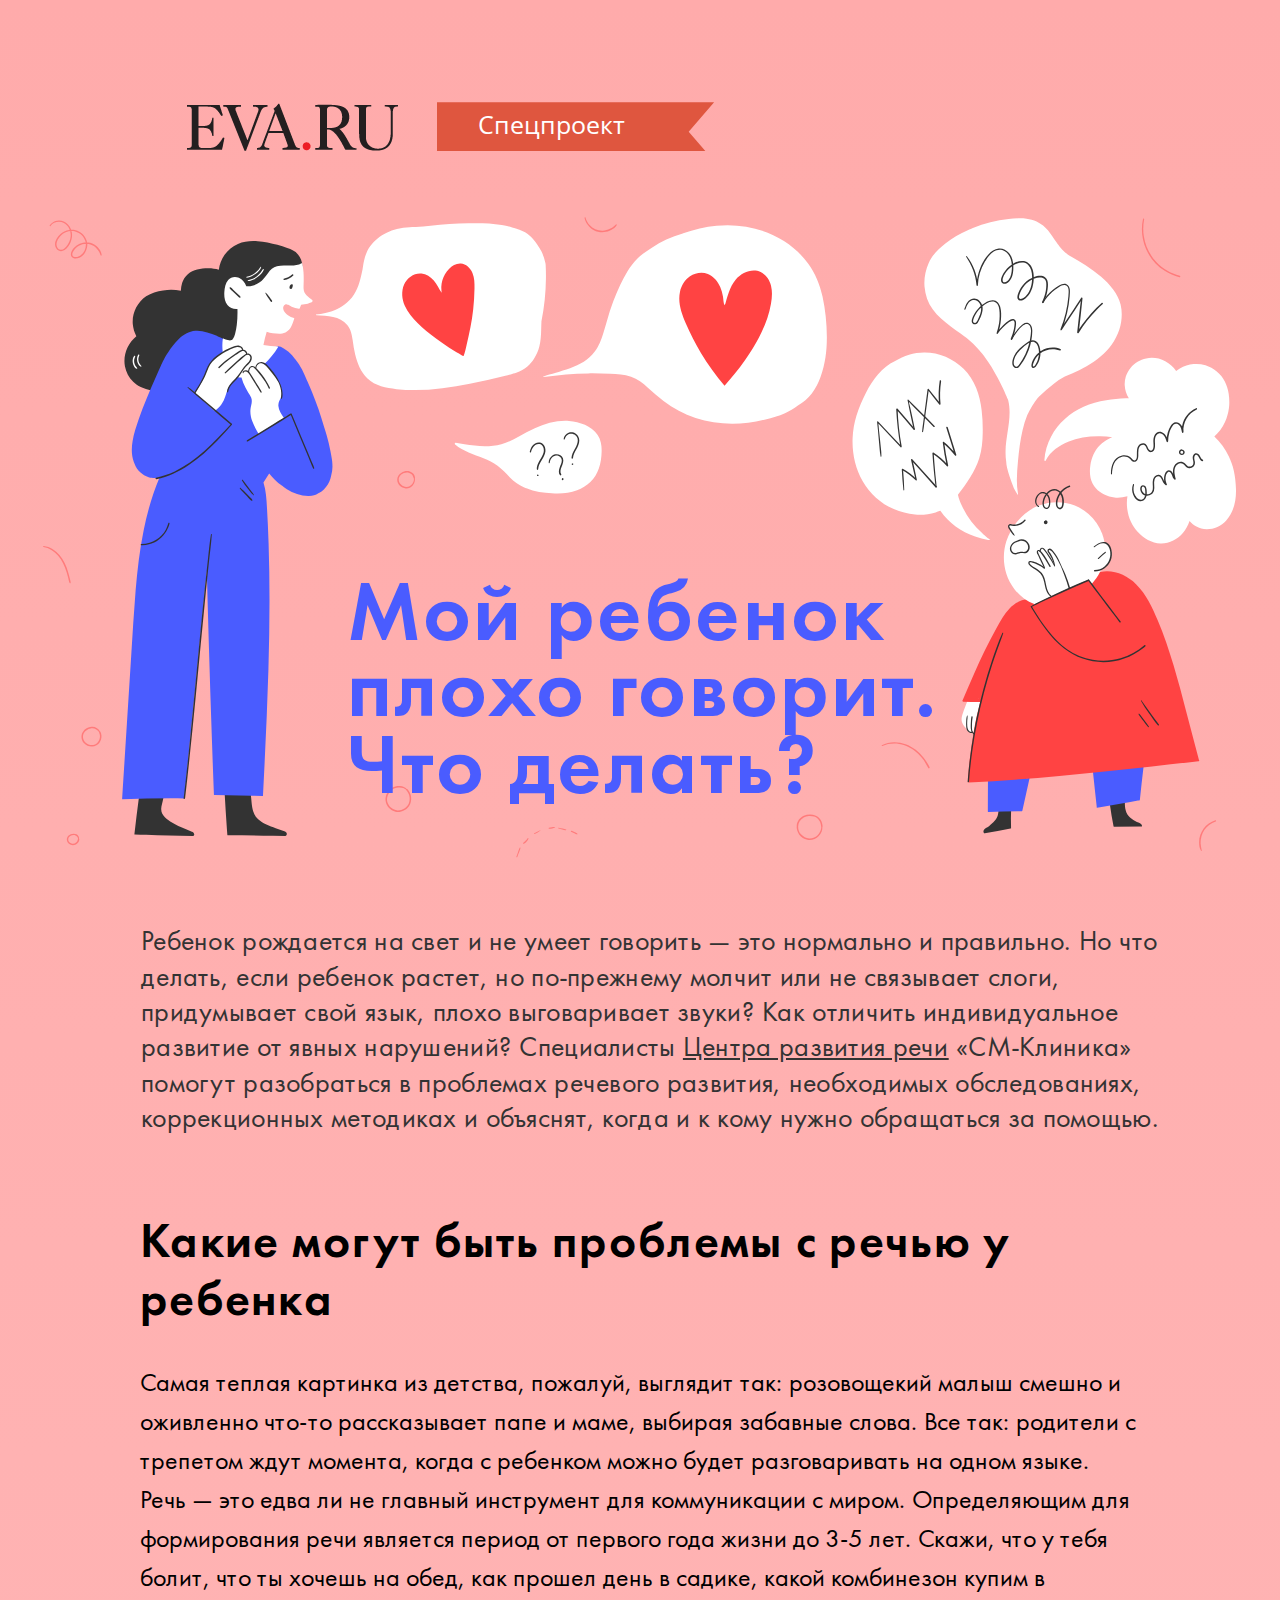
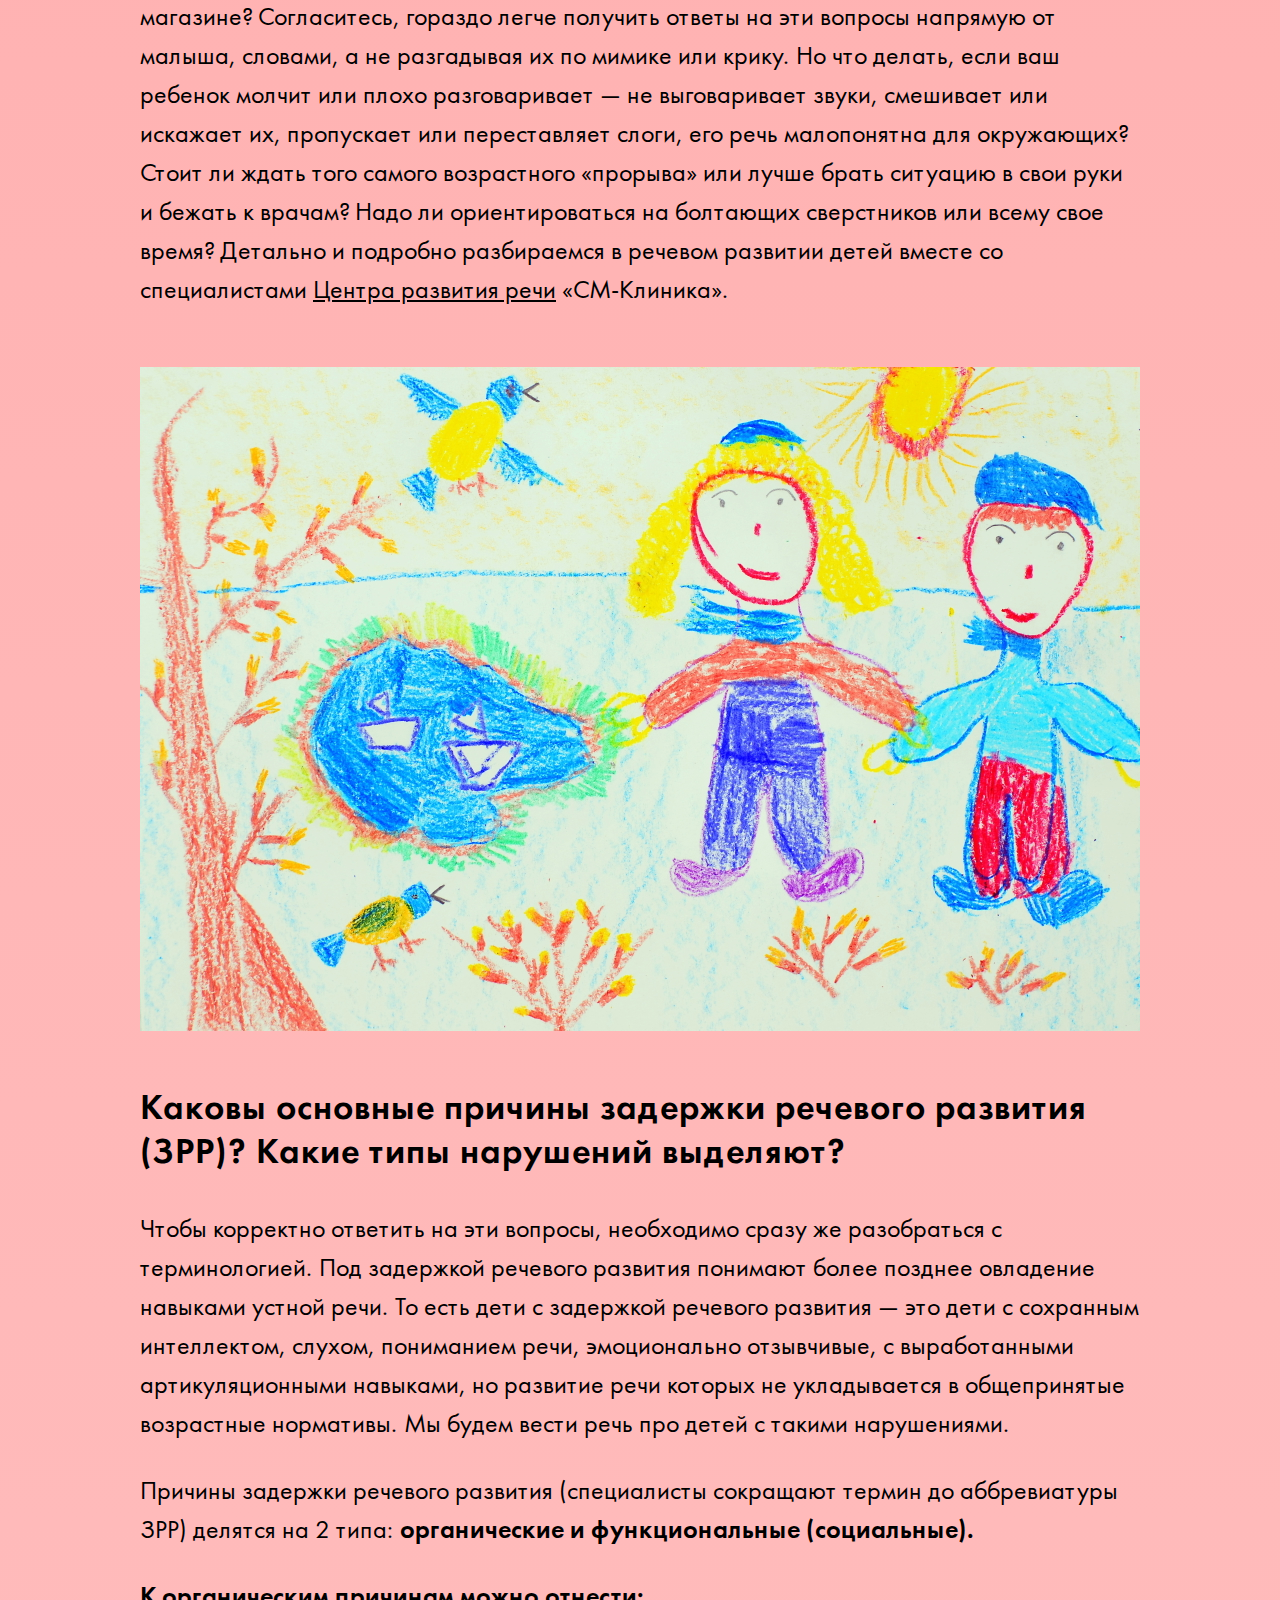
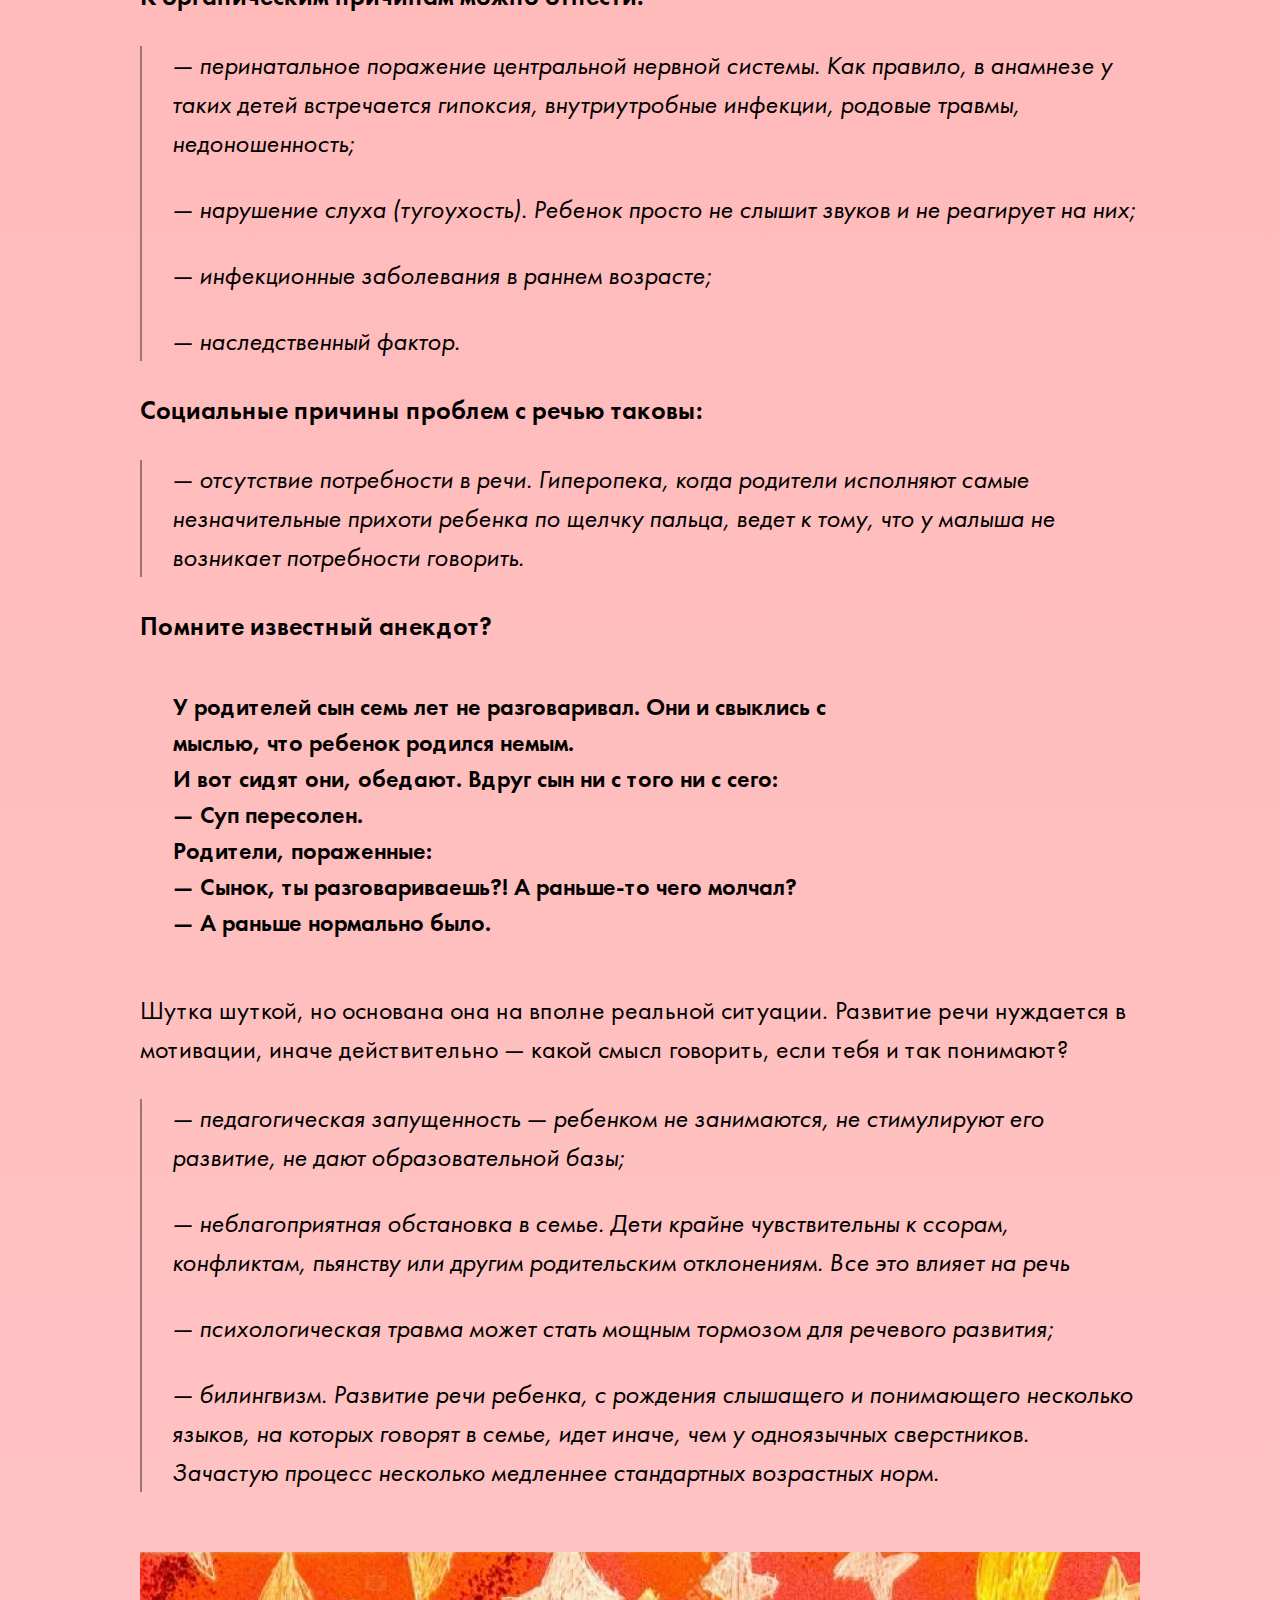
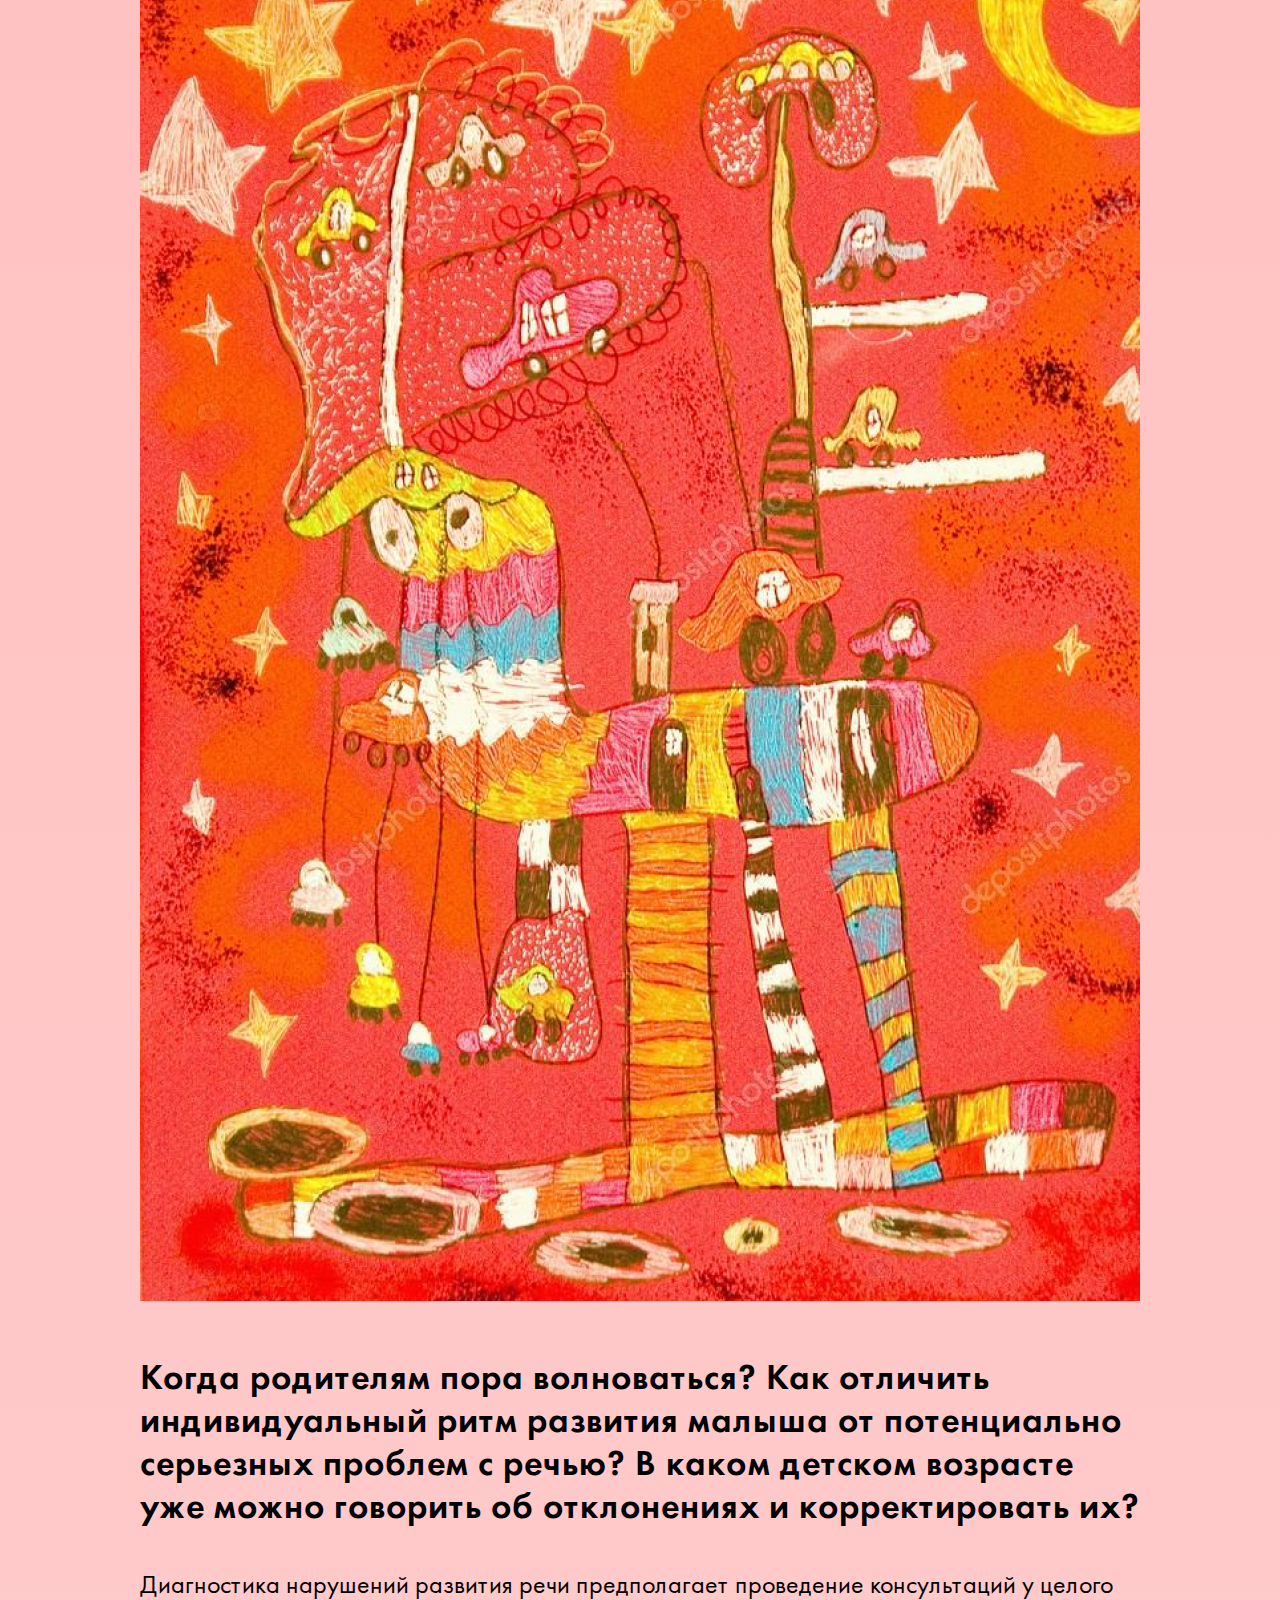
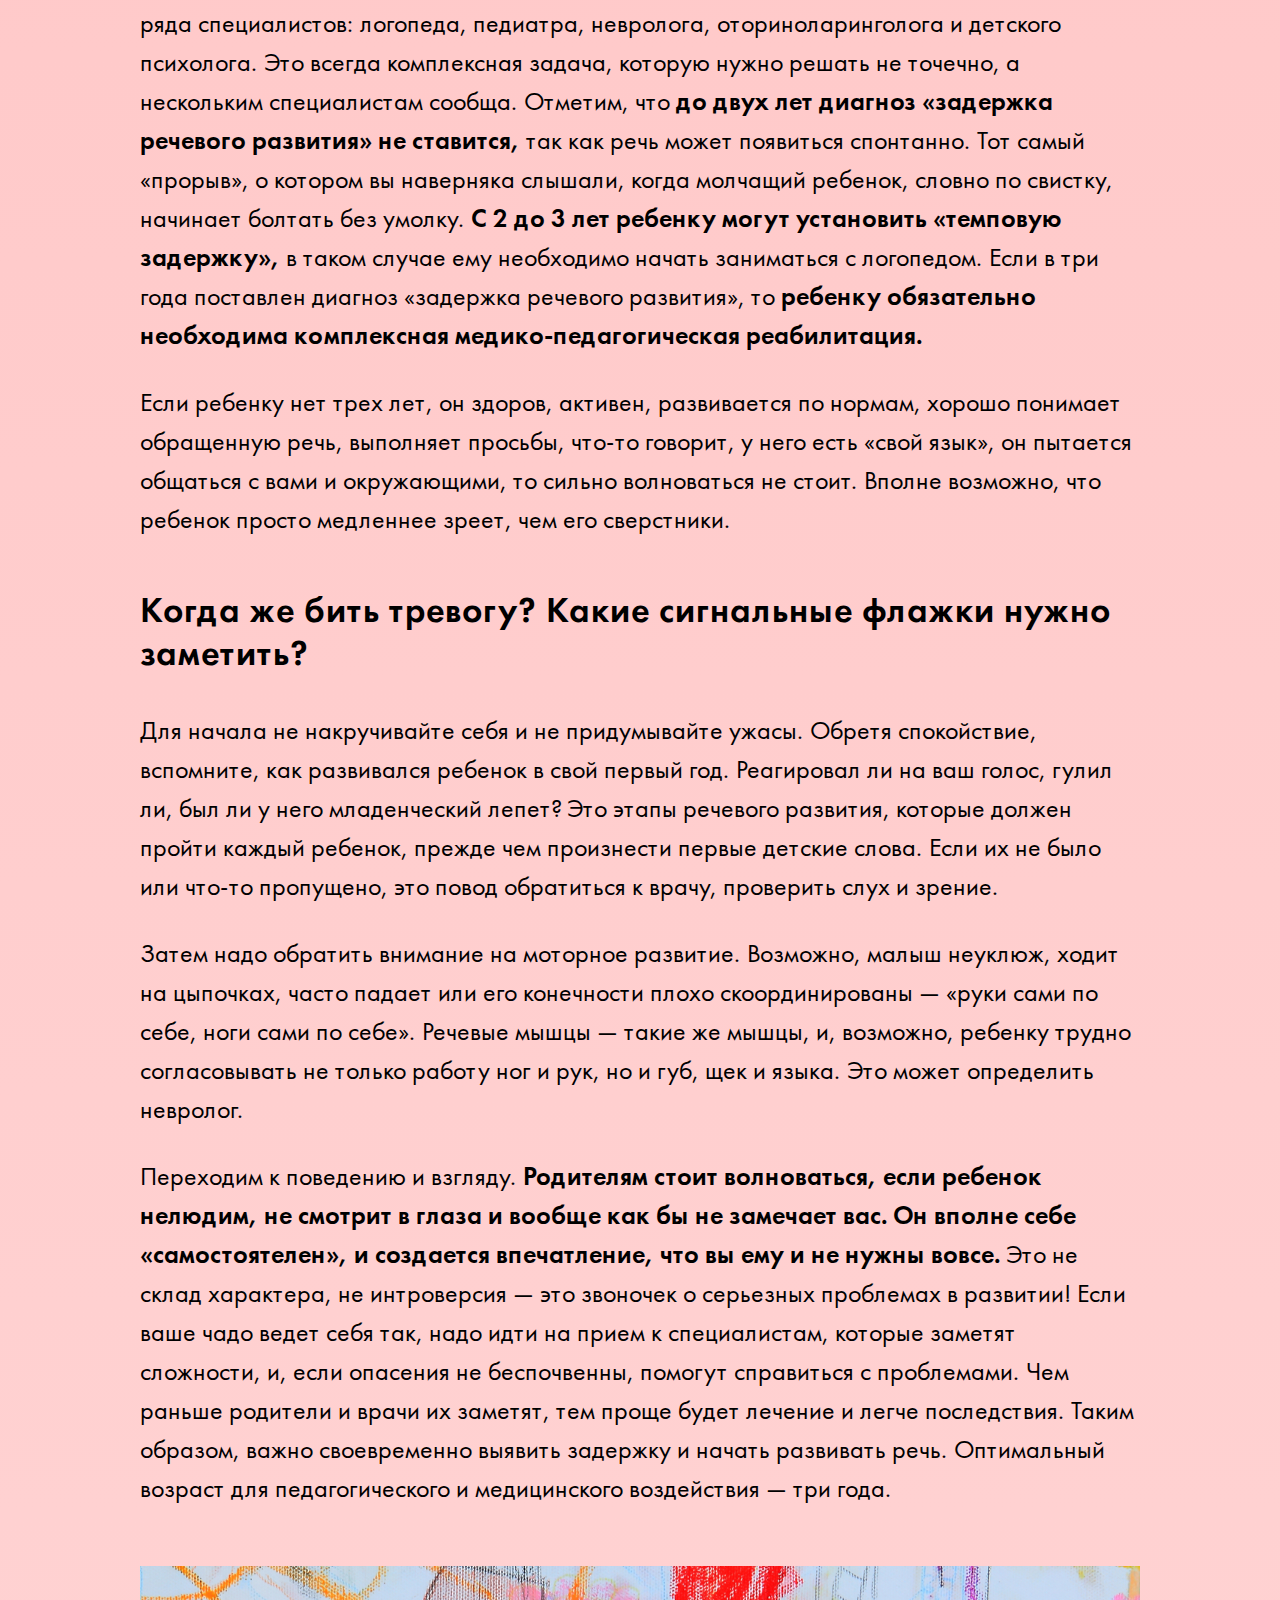
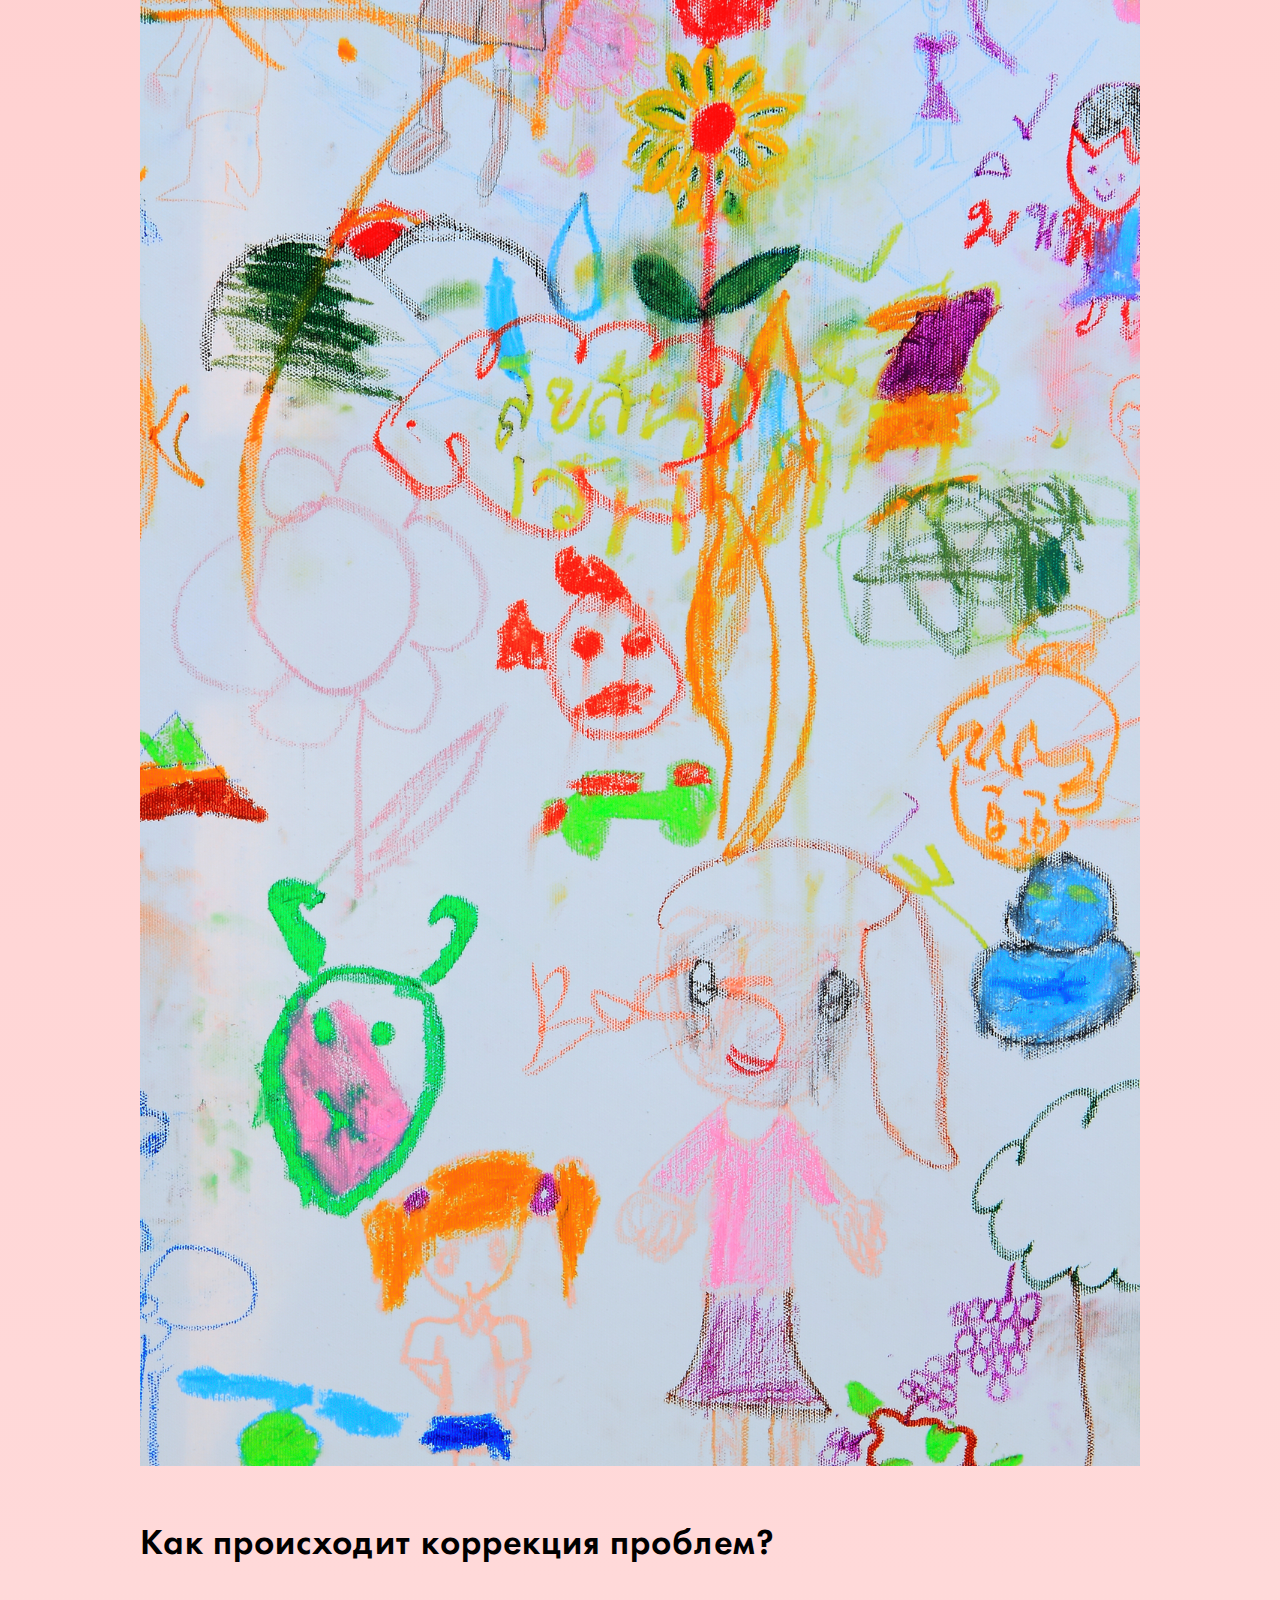
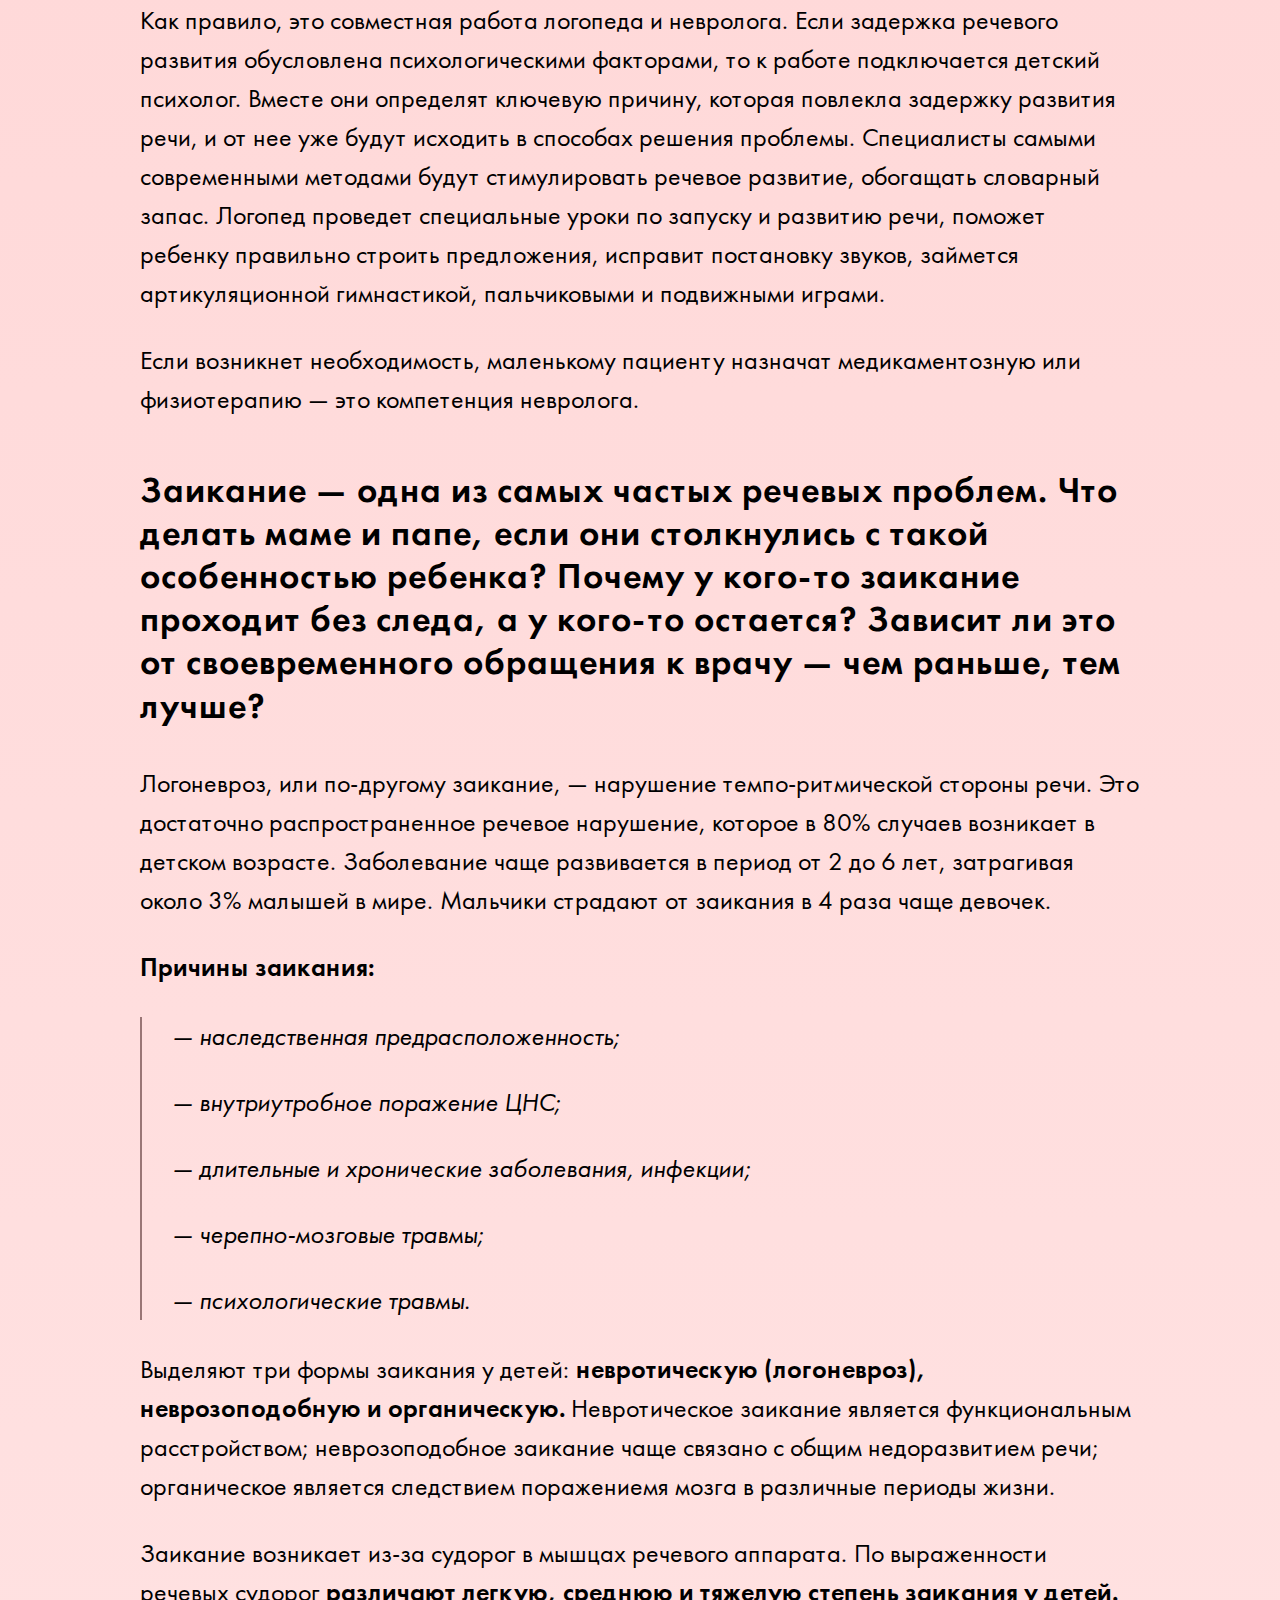
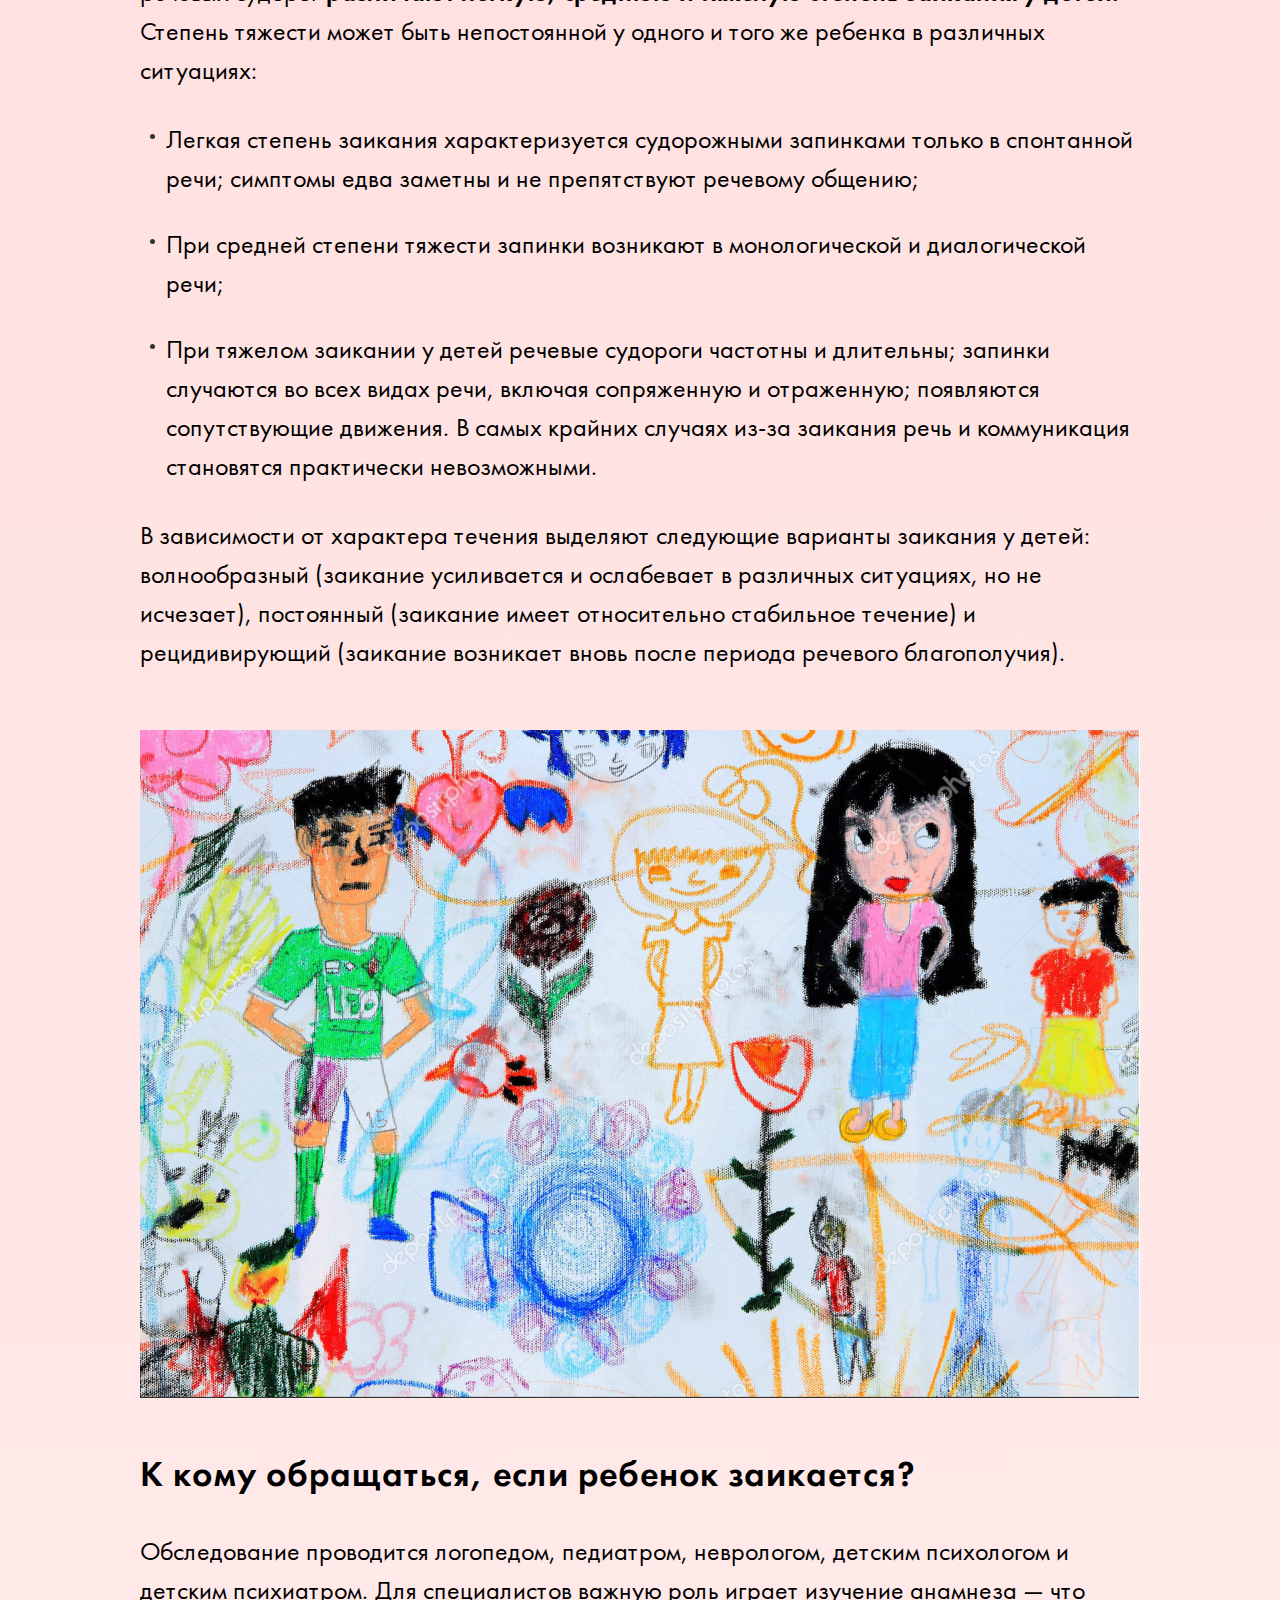
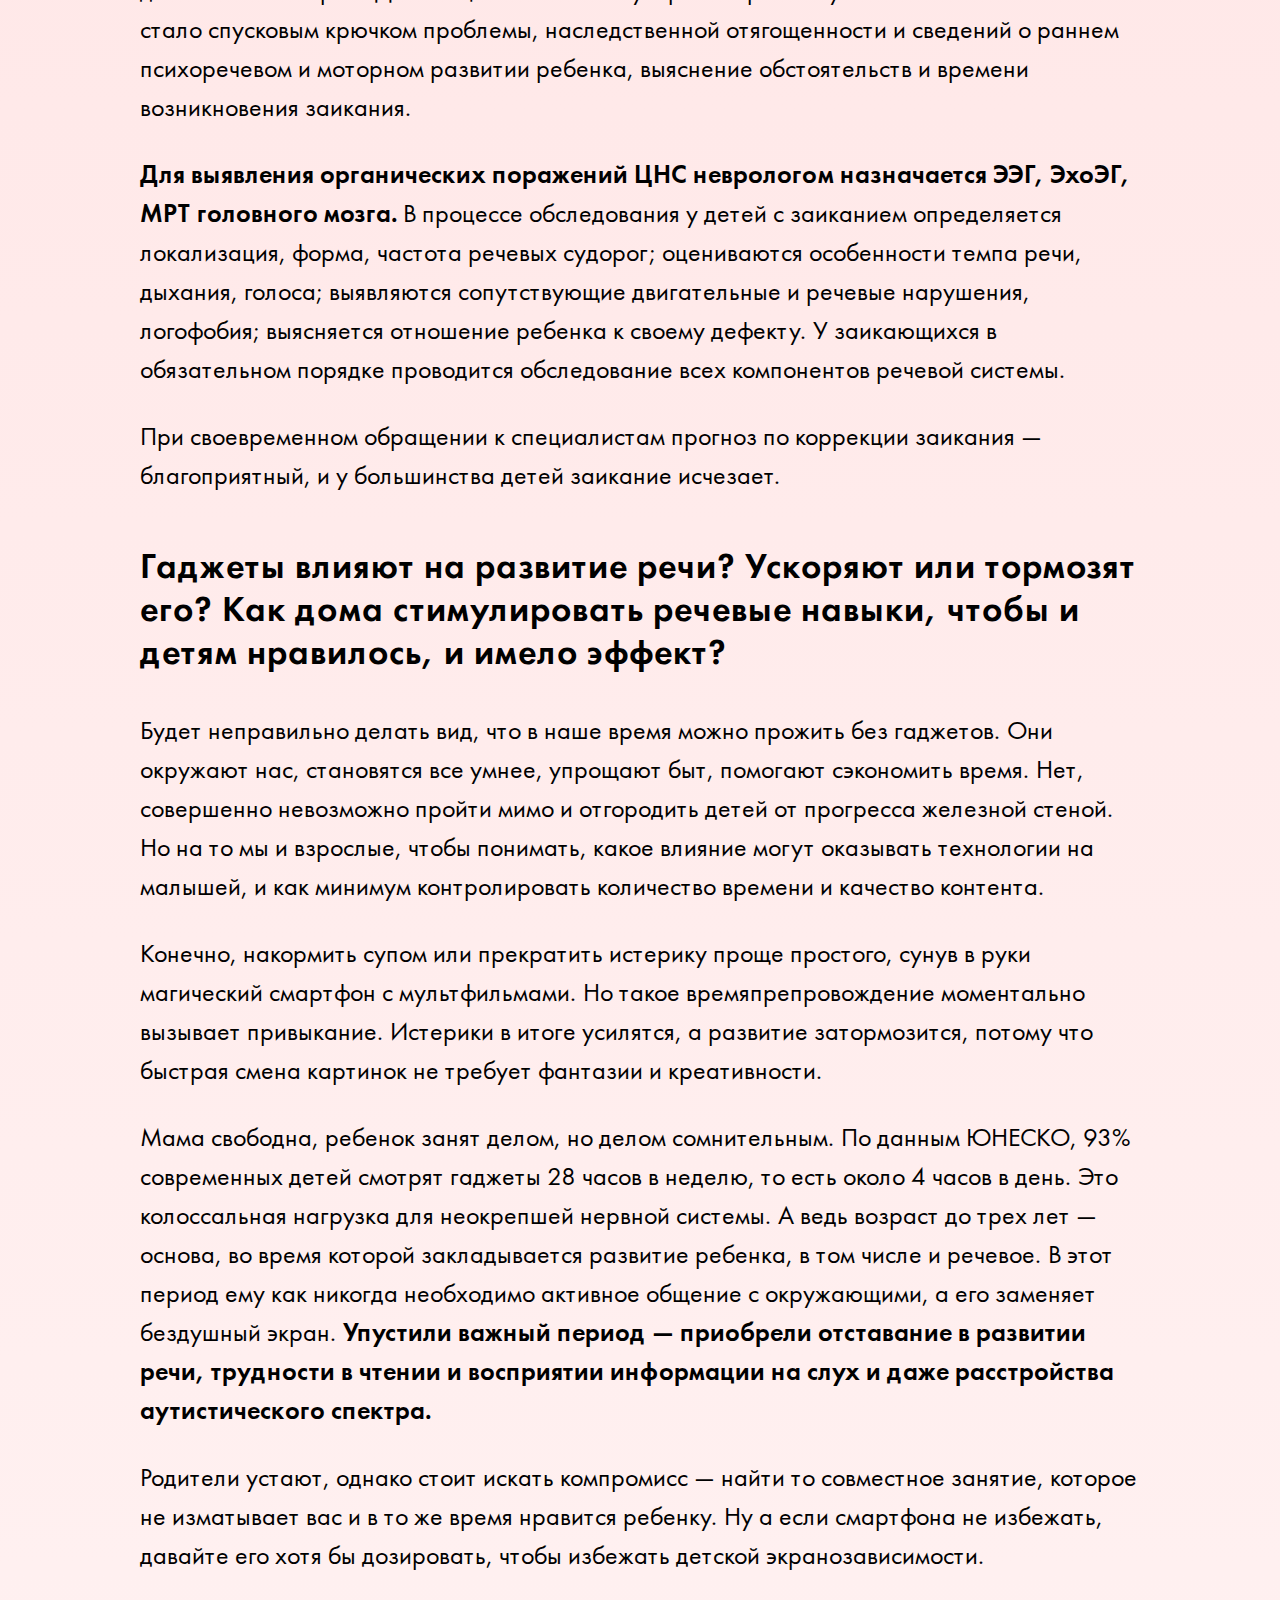
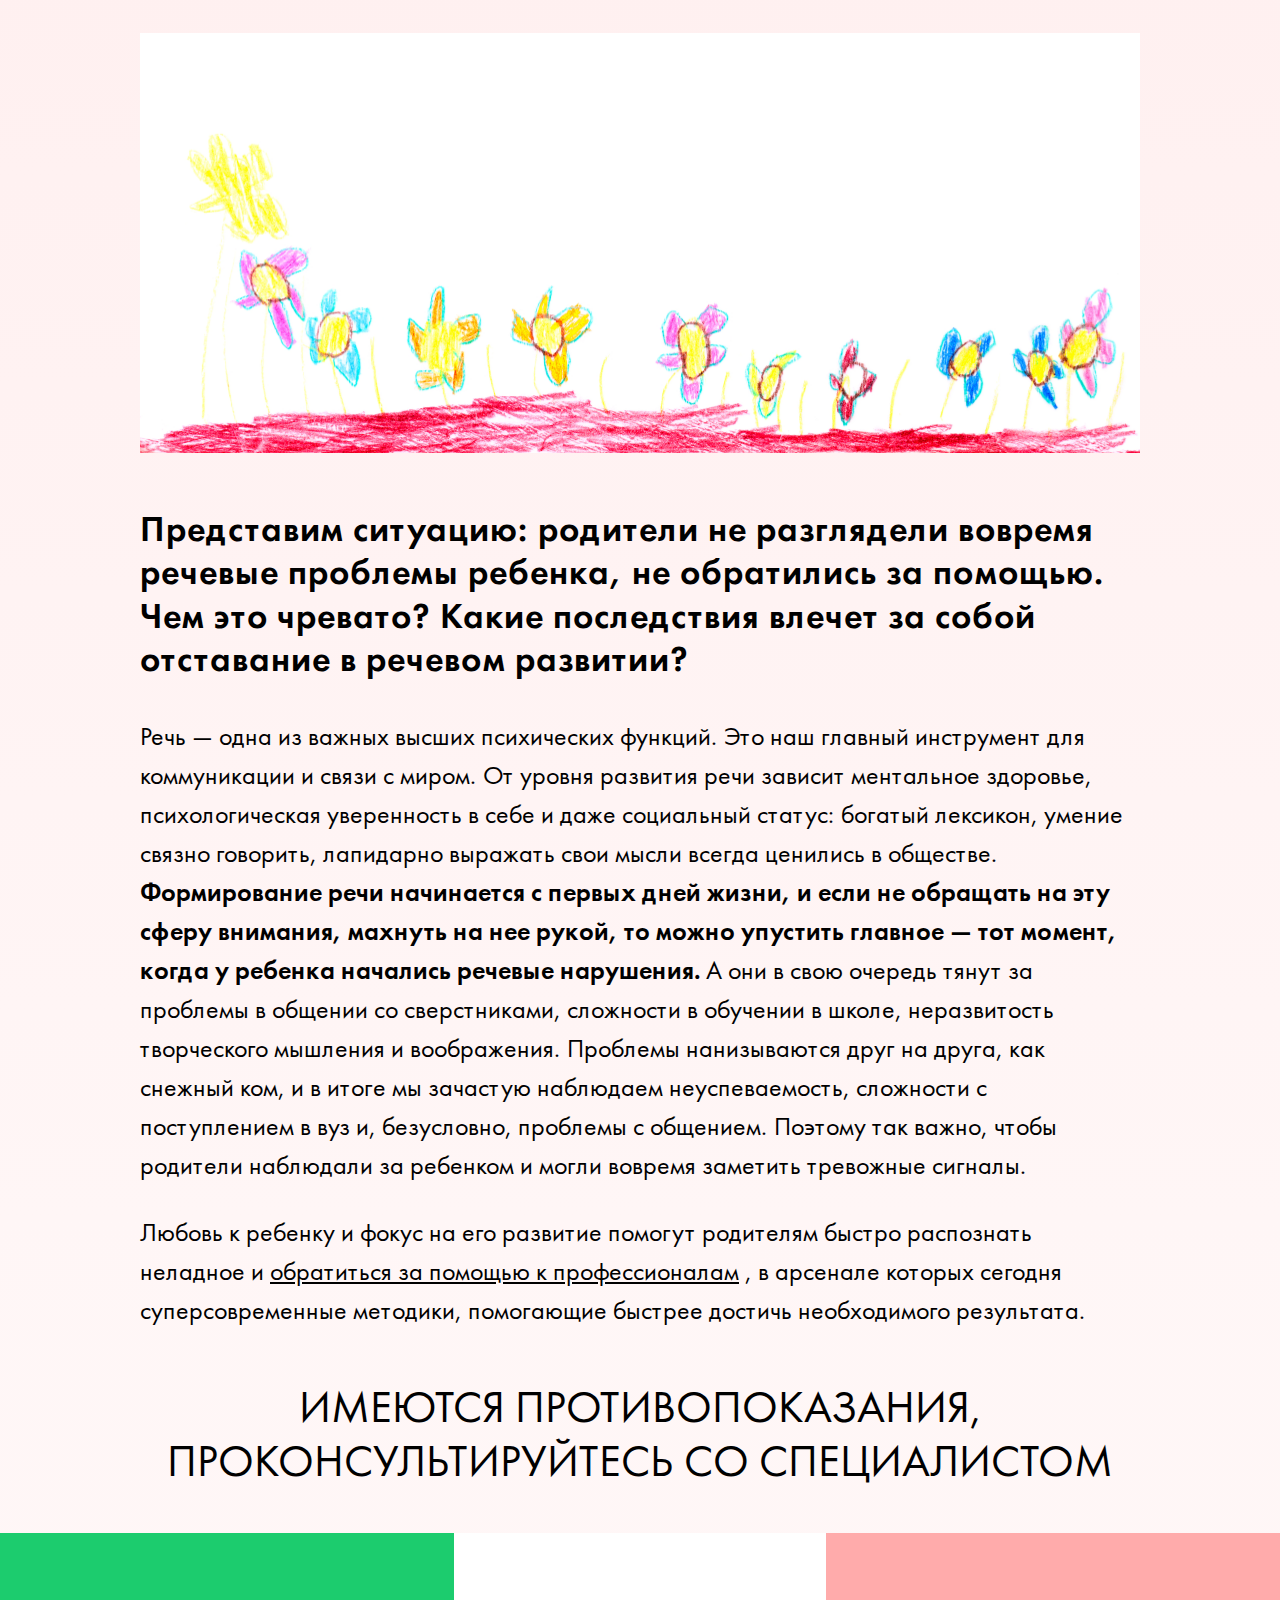
==== commit 101cb4a5: "Правки 22.02" ====
--- a/index.html
+++ b/index.html
@@ -64,180 +64,103 @@
 					</div>
 				</div>
 
-				<div class="tabs_container">
-					<div class="tabs">
-						<button data-content="#tab1" data-level="level1" class="page1 active">
-							<div class="tabs_icon">
-								<img src="images/tabs1.svg" alt="">	
-							</div>							
-							<div class="tabs_title">Какие могут быть проблемы с речью у ребенка</div> 
-						</button>
-						<button data-content="#tab2" data-level="level1" class="page2">
-							<div class="tabs_icon">
-								<img src="images/tabs2.svg" alt="">	
-							</div>							
-							<div class="tabs_title">Как решить проблемы с речью</div> 
-						</button>
-			
+				
+						
+				<div class="text-block">
+					<div class="cont">
+						<h2>Какие могут быть проблемы с речью у ребенка</h2>
+						<p>Самая теплая картинка из детства, пожалуй, выглядит так: розовощекий малыш смешно и оживленно что-то рассказывает папе и маме, выбирая забавные слова. Все так: родители с трепетом ждут момента, когда с ребенком можно будет разговаривать на одном языке. Речь — это едва ли не главный инструмент для коммуникации с миром. Определяющим для формирования речи является период от первого года жизни до 3-5 лет. Скажи, что у тебя болит, что ты хочешь на обед, как прошел день в садике, какой комбинезон купим в магазине? Согласитесь, гораздо легче получить ответы на эти вопросы напрямую от малыша, словами, а не разгадывая их по мимике или крику. Но что делать, если ваш ребенок молчит или плохо разговаривает — не выговаривает звуки, смешивает или искажает их, пропускает или переставляет слоги, его речь малопонятна для окружающих? Стоит ли ждать того самого возрастного
+							«прорыва» или лучше брать ситуацию в свои руки и бежать к врачам? Надо ли ориентироваться на болтающих сверстников или всему свое время? Детально и подробно разбираемся в речевом развитии детей вместе со специалистами <a href="https://www.smdoctor.ru/speccentr/tsentr-razvitiya-rechi/?utm_source=eva.ru&utm_medium=referral&utm_campaign=article_tsentr_razvitiya_rechi">Центра развития речи</a> «СМ-Клиника».
+						</p>
+						<img src="images/image1.jpg" alt="">
+						<h3>Каковы основные причины задержки речевого развития (ЗРР)? Какие типы нарушений выделяют?</h3>
+						<p>Чтобы корректно ответить на эти вопросы, необходимо сразу же разобраться с терминологией. Под задержкой речевого развития понимают более позднее овладение навыками устной речи. То есть дети с задержкой речевого развития — это дети с сохранным интеллектом, слухом, пониманием речи, эмоционально отзывчивые, с выработанными артикуляционными навыками, но развитие речи которых не укладывается в общепринятые возрастные нормативы. Мы будем вести речь про детей с такими нарушениями.</p>
+						<p>Причины задержки речевого развития (специалисты сокращают термин до аббревиатуры ЗРР) делятся на 2 типа: <span>органические и функциональные (социальные).</span></p>
+						<p><span>К органическим причинам можно отнести:</span></p>
+						<ol>
+							<li>— перинатальное поражение центральной нервной системы. Как правило, в анамнезе у<br> таких детей встречается гипоксия, внутриутробные инфекции, родовые травмы,<br>	недоношенность;</li>
+							<li>— нарушение слуха (тугоухость). Ребенок просто не слышит звуков и не реагирует на них;</li>
+							<li>— инфекционные заболевания в раннем возрасте;</li>
+							<li>— наследственный фактор.</li>
+						</ol>	 
+						<p><span>Социальные причины проблем с речью таковы:</span></p>   
+						<ol>
+							<li>— отсутствие потребности в речи. Гиперопека, когда родители исполняют самые незначительные прихоти ребенка по щелчку пальца, ведет к тому, что у малыша не возникает потребности говорить.</li>
+						</ol>								
+						<p><span>Помните известный анекдот?</span></p> 
+						<blockquote>
+							У родителей сын семь лет не разговаривал. Они и свыклись с<br> мыслью, что ребенок родился немым.
+							<br>И вот сидят они, обедают. Вдруг сын ни с того ни с сего:
+							<br>— Суп пересолен.
+							<br>Родители, пораженные:
+							<br>— Сынок, ты разговариваешь?! А раньше-то чего молчал?
+							<br>— А раньше нормально было.
+						</blockquote>  
+						<p>Шутка шуткой, но основана она на вполне реальной ситуации. Развитие речи нуждается в мотивации, иначе действительно — какой смысл говорить, если тебя и так понимают?</p>
+						<ol>
+							<li>— педагогическая запущенность — ребенком не занимаются, не стимулируют его развитие, не дают образовательной базы;</li>
+							<li>— неблагоприятная обстановка в семье. Дети крайне чувствительны к ссорам, конфликтам, пьянству или другим родительским отклонениям. Все это влияет на речь</li>
+							<li>— психологическая травма может стать мощным тормозом для речевого развития;</li>
+							<li>— билингвизм. Развитие речи ребенка, с рождения слышащего и понимающего несколько языков, на которых говорят в семье, идет иначе, чем у одноязычных сверстников. Зачастую процесс несколько медленнее стандартных возрастных норм.</li>
+						</ol>
+						<img src="images/image2.jpg" alt="">
+						<h3>Когда родителям пора волноваться? Как отличить индивидуальный ритм развития малыша от потенциально серьезных проблем с речью? В каком детском возрасте уже можно говорить об отклонениях и корректировать их?</h3>
+						<p>Диагностика нарушений развития речи предполагает проведение консультаций у целого ряда специалистов: логопеда, педиатра, невролога, оториноларинголога и детского психолога. Это всегда комплексная задача, которую нужно решать не точечно, а нескольким специалистам сообща. Отметим, что <span>до двух лет диагноз «задержка речевого развития» не ставится,</span> так как речь может появиться спонтанно. Тот самый «прорыв», о котором вы наверняка слышали, когда молчащий ребенок, словно по свистку, начинает болтать без умолку. <span>С 2 до 3 лет ребенку могут установить «темповую задержку»,</span> в таком случае ему необходимо начать заниматься с логопедом. Если в три года поставлен диагноз «задержка речевого развития», то <span>ребенку обязательно необходима комплексная медико-педагогическая реабилитация.</span></p>
+						<p>Если ребенку нет трех лет, он здоров, активен, развивается по нормам, хорошо понимает обращенную речь, выполняет просьбы, что-то говорит, у него есть «свой язык», он пытается общаться с вами и окружающими, то сильно волноваться не стоит. Вполне возможно, что ребенок просто медленнее зреет, чем его сверстники.</p>
+						<h3>Когда же бить тревогу? Какие сигнальные флажки нужно заметить?</h3>
+						<p>Для начала не накручивайте себя и не придумывайте ужасы. Обретя спокойствие, вспомните, как развивался ребенок в свой первый год. Реагировал ли на ваш голос, гулил ли, был ли у него младенческий лепет? Это этапы речевого развития, которые должен пройти каждый ребенок, прежде чем произнести первые детские слова. Если их не было или что-то пропущено, это повод обратиться к врачу, проверить слух и зрение.</p>
+						<p>Затем надо обратить внимание на моторное развитие. Возможно, малыш неуклюж, ходит на цыпочках, часто падает или его конечности плохо скоординированы — «руки сами по себе, ноги сами по себе». Речевые мышцы — такие же мышцы, и, возможно, ребенку трудно согласовывать не только работу ног и рук, но и губ, щек и языка. Это может определить невролог.</p>
+						<p>Переходим к поведению и взгляду. <span>Родителям стоит волноваться, если ребенок нелюдим, не смотрит в глаза и вообще как бы не замечает вас. Он вполне себе «самостоятелен», и создается впечатление, что вы ему и не нужны вовсе.</span>  Это не склад характера, не интроверсия — это звоночек о серьезных проблемах в развитии! Если ваше чадо ведет себя так, надо идти на прием к специалистам, которые заметят сложности, и, если опасения не беспочвенны, помогут справиться с проблемами. Чем раньше родители и врачи их заметят, тем проще будет лечение и легче последствия. Таким образом, важно своевременно выявить задержку и начать развивать речь. Оптимальный возраст для педагогического и медицинского воздействия — три года.</p>
+						<img src="images/image3.jpg" alt="">
+						<h3>Как происходит коррекция проблем?</h3>
+						<p>Как правило, это совместная работа логопеда и невролога. Если задержка речевого развития обусловлена психологическими факторами, то к работе подключается детский психолог. Вместе они определят ключевую причину, которая повлекла задержку развития речи, и от нее уже будут исходить в способах решения проблемы. Специалисты самыми современными методами будут стимулировать речевое развитие, обогащать словарный запас. Логопед проведет специальные уроки по запуску и развитию речи, поможет ребенку правильно строить предложения, исправит постановку звуков, займется артикуляционной гимнастикой, пальчиковыми и подвижными играми.</p>
+						<p>Если возникнет необходимость, маленькому пациенту назначат медикаментозную или физиотерапию — это компетенция невролога.</p>
+						<h3>Заикание — одна из самых частых речевых проблем. Что делать маме и папе, если они столкнулись с такой особенностью ребенка? Почему у кого-то заикание проходит без следа, а у кого-то остается? Зависит ли это от своевременного обращения к врачу — чем раньше, тем лучше?</h3>
+						<p>Логоневроз, или по-другому заикание, — нарушение темпо-ритмической стороны речи. Это достаточно распространенное речевое нарушение, которое в 80% случаев возникает в детском возрасте. Заболевание чаще развивается в период от 2 до 6 лет, затрагивая около 3% малышей в мире. Мальчики страдают от заикания в 4 раза чаще девочек.</p>
+						<p><span>Причины заикания:</span></p>
+						<ol>
+							<li>— наследственная предрасположенность;</li>
+							<li>— внутриутробное поражение ЦНС;</li>
+							<li>— длительные и хронические заболевания, инфекции;</li>
+							<li>— черепно-мозговые травмы;</li>
+							<li>— психологические травмы.</li>
+						</ol>
+						<p>Выделяют три формы заикания у детей: <span>невротическую (логоневроз), неврозоподобную и органическую.</span>  Невротическое заикание является функциональным расстройством; неврозоподобное заикание чаще связано с общим недоразвитием речи; органическое является следствием поражениемя мозга в различные периоды жизни.</p>
+						<p>Заикание возникает из-за судорог в мышцах речевого аппарата. По выраженности речевых судорог <span>различают легкую, среднюю и тяжелую степень заикания у детей.</span> Степень тяжести может быть непостоянной у одного и того же ребенка в различных ситуациях:</p>
+						<ul>
+							<li>Легкая степень заикания характеризуется судорожными запинками только в спонтанной речи; симптомы едва заметны и не препятствуют речевому общению;</li>
+							<li>При средней степени тяжести запинки возникают в монологической и диалогической речи;</li>
+							<li>При тяжелом заикании у детей речевые судороги частотны и длительны; запинки случаются во всех видах речи, включая сопряженную и отраженную; появляются сопутствующие движения. В самых крайних случаях из-за заикания речь и коммуникация становятся практически невозможными.</li>
+						</ul>	
+						<p>В зависимости от характера течения выделяют следующие варианты заикания у детей: волнообразный (заикание усиливается и ослабевает в различных ситуациях, но не исчезает), постоянный (заикание имеет относительно стабильное течение) и рецидивирующий (заикание возникает вновь после периода речевого благополучия).</p>
+						<img src="images/image4.jpg" alt=""> 
+						<h3>К кому обращаться, если ребенок заикается?</h3>
+						<p>Обследование проводится логопедом, педиатром, неврологом, детским психологом и детским психиатром. Для специалистов важную роль играет изучение анамнеза — что стало спусковым крючком проблемы, наследственной отягощенности и сведений о раннем психоречевом и моторном развитии ребенка, выяснение обстоятельств и времени возникновения заикания.</p>
+						<p><span>Для выявления органических поражений ЦНС неврологом назначается ЭЭГ, ЭхоЭГ, МРТ головного мозга.</span> В процессе обследования у детей с заиканием определяется локализация, форма, частота речевых судорог; оцениваются особенности темпа речи, дыхания, голоса; выявляются сопутствующие двигательные и речевые нарушения, логофобия; выясняется отношение ребенка к своему дефекту. У заикающихся в обязательном порядке проводится обследование всех компонентов речевой системы.</p>
+						<p>При своевременном обращении к специалистам прогноз по коррекции заикания — благоприятный, и у большинства детей заикание исчезает.</p>
+						<h3>Гаджеты влияют на развитие речи? Ускоряют или тормозят его? Как дома стимулировать речевые навыки, чтобы и детям нравилось, и имело эффект?</h3>	
+						<p>Будет неправильно делать вид, что в наше время можно прожить без гаджетов. Они окружают нас, становятся все умнее, упрощают быт, помогают сэкономить время. Нет, совершенно невозможно пройти мимо и отгородить детей от прогресса железной стеной. Но на то мы и взрослые, чтобы понимать, какое влияние могут оказывать технологии на малышей, и как минимум контролировать количество времени и качество контента.</p>
+						<p>Конечно, накормить супом или прекратить истерику проще простого, сунув в руки магический смартфон с мультфильмами. Но такое времяпрепровождение моментально вызывает привыкание. Истерики в итоге усилятся, а развитие затормозится, потому что быстрая смена картинок не требует фантазии и креативности.</p>
+						<p>Мама свободна, ребенок занят делом, но делом сомнительным. По данным ЮНЕСКО, 93% современных детей смотрят гаджеты 28 часов в неделю, то есть около 4 часов в день. Это колоссальная нагрузка для неокрепшей нервной системы. А ведь возраст до трех лет — основа, во время которой закладывается развитие ребенка, в том числе и речевое. В этот период ему как никогда необходимо активное общение с окружающими, а его заменяет бездушный экран. <span>Упустили важный период — приобрели отставание в развитии речи, трудности в чтении и восприятии информации на слух и даже расстройства аутистического спектра.</span></p>
+						<p>Родители устают, однако стоит искать компромисс — найти то совместное занятие, которое не изматывает вас и в то же время нравится ребенку. Ну а если смартфона не избежать, давайте его хотя бы дозировать, чтобы избежать детской экранозависимости.</p>	
+						<img src="images/image5.jpg" alt="">	
+						<h3>Представим ситуацию: родители не разглядели вовремя речевые проблемы ребенка, не обратились за помощью. Чем это чревато? Какие последствия влечет за собой отставание в речевом развитии?</h3>									
+						<p>Речь — одна из важных высших психических функций. Это наш главный инструмент для коммуникации и связи с миром. От уровня развития речи зависит ментальное здоровье, психологическая уверенность в себе и даже социальный статус: богатый лексикон, умение связно говорить, лапидарно выражать свои мысли всегда ценились в обществе. <span>Формирование речи начинается с первых дней жизни, и если не обращать на эту сферу внимания, махнуть на нее рукой, то можно упустить главное — тот момент, когда у ребенка начались речевые нарушения.</span>  А они в свою очередь тянут за проблемы в общении со сверстниками, сложности в обучении в школе, неразвитость творческого мышления и воображения. Проблемы нанизываются друг на друга, как снежный ком, и в итоге мы зачастую наблюдаем неуспеваемость, сложности с поступлением в вуз и, безусловно, проблемы с общением. Поэтому так важно, чтобы родители наблюдали за ребенком и могли вовремя заметить тревожные сигналы.</p>
+						<p>Любовь к ребенку и фокус на его развитие помогут родителям быстро распознать неладное и <a href="https://www.smdoctor.ru/speccentr/tsentr-razvitiya-rechi/?utm_source=eva.ru&utm_medium=referral&utm_campaign=article_tsentr_razvitiya_rechi">обратиться за помощью к профессионалам</a> , в арсенале которых сегодня суперсовременные методики, помогающие быстрее достичь необходимого результата.</p>	
+						<div class="footnote">имеются противопоказания, проконсультируйтесь со специалистом</div>	
 					</div>
-
-
-					<div class="tab_content level1 active" id="tab1">
-						<div class="cont">
-							<div class="text-block">
-								<h2>Какие могут быть проблемы с речью у ребенка</h2>
-								<p>Самая теплая картинка из детства, пожалуй, выглядит так: розовощекий малыш смешно и оживленно что-то рассказывает папе и маме, выбирая забавные слова. Все так: родители с трепетом ждут момента, когда с ребенком можно будет разговаривать на одном языке. Речь — это едва ли не главный инструмент для коммуникации с миром. Определяющим для формирования речи является период от первого года жизни до 3-5 лет. Скажи, что у тебя болит, что ты хочешь на обед, как прошел день в садике, какой комбинезон купим в магазине? Согласитесь, гораздо легче получить ответы на эти вопросы напрямую от малыша, словами, а не разгадывая их по мимике или крику. Но что делать, если ваш ребенок молчит или плохо разговаривает — не выговаривает звуки, смешивает или искажает их, пропускает или переставляет слоги, его речь малопонятна для окружающих? Стоит ли ждать того самого возрастного
-									«прорыва» или лучше брать ситуацию в свои руки и бежать к врачам? Надо ли ориентироваться на болтающих сверстников или всему свое время? Детально и подробно разбираемся в речевом развитии детей вместе со специалистами <a href="https://www.smdoctor.ru/speccentr/tsentr-razvitiya-rechi/?utm_source=eva.ru&utm_medium=referral&utm_campaign=article_tsentr_razvitiya_rechi">Центра развития речи</a> «СМ-Клиника».
-								</p>
-								<img src="images/image1.jpg" alt="">
-								<h3>Каковы основные причины задержки речевого развития (ЗРР)? Какие типы нарушений выделяют?</h3>
-								<p>Чтобы корректно ответить на эти вопросы, необходимо сразу же разобраться с терминологией. Под задержкой речевого развития понимают более позднее овладение навыками устной речи. То есть дети с задержкой речевого развития — это дети с сохранным интеллектом, слухом, пониманием речи, эмоционально отзывчивые, с выработанными артикуляционными навыками, но развитие речи которых не укладывается в общепринятые возрастные нормативы. Мы будем вести речь про детей с такими нарушениями.</p>
-								<p>Причины задержки речевого развития (специалисты сокращают термин до аббревиатуры ЗРР) делятся на 2 типа: <span>органические и функциональные (социальные).</span></p>
-								<p><span>К органическим причинам можно отнести:</span></p>
-								<ol>
-									<li>— перинатальное поражение центральной нервной системы. Как правило, в анамнезе у<br> таких детей встречается гипоксия, внутриутробные инфекции, родовые травмы,<br>	недоношенность;</li>
-									<li>— нарушение слуха (тугоухость). Ребенок просто не слышит звуков и не реагирует на них;</li>
-									<li>— инфекционные заболевания в раннем возрасте;</li>
-									<li>— наследственный фактор.</li>
-								</ol>	 
-								<p><span>Социальные причины проблем с речью таковы:</span></p>   
-								<ol>
-									<li>— отсутствие потребности в речи. Гиперопека, когда родители исполняют самые незначительные прихоти ребенка по щелчку пальца, ведет к тому, что у малыша не возникает потребности говорить.</li>
-								</ol>								
-								<p><span>Помните известный анекдот?</span></p> 
-								<blockquote>
-									У родителей сын семь лет не разговаривал. Они и свыклись с<br> мыслью, что ребенок родился немым.
-									<br>И вот сидят они, обедают. Вдруг сын ни с того ни с сего:
-									<br>— Суп пересолен.
-									<br>Родители, пораженные:
-									<br>— Сынок, ты разговариваешь?! А раньше-то чего молчал?
-									<br>— А раньше нормально было.
-								</blockquote>  
-								<p>Шутка шуткой, но основана она на вполне реальной ситуации. Развитие речи нуждается в мотивации, иначе действительно — какой смысл говорить, если тебя и так понимают?</p>
-								<ol>
-									<li>— педагогическая запущенность — ребенком не занимаются, не стимулируют его развитие, не дают образовательной базы;</li>
-									<li>— неблагоприятная обстановка в семье. Дети крайне чувствительны к ссорам, конфликтам, пьянству или другим родительским отклонениям. Все это влияет на речь</li>
-									<li>— психологическая травма может стать мощным тормозом для речевого развития;</li>
-									<li>— билингвизм. Развитие речи ребенка, с рождения слышащего и понимающего несколько языков, на которых говорят в семье, идет иначе, чем у одноязычных сверстников. Зачастую процесс несколько медленнее стандартных возрастных норм.</li>
-								</ol>
-								<img src="images/image2.jpg" alt="">
-								<h3>Когда родителям пора волноваться? Как отличить индивидуальный ритм развития малыша от потенциально серьезных проблем с речью? В каком детском возрасте уже можно говорить об отклонениях и корректировать их?</h3>
-								<p>Диагностика нарушений развития речи предполагает проведение консультаций у целого ряда специалистов: логопеда, педиатра, невролога, оториноларинголога и детского психолога. Это всегда комплексная задача, которую нужно решать не точечно, а нескольким специалистам сообща. Отметим, что <span>до двух лет диагноз «задержка речевого развития» не ставится,</span> так как речь может появиться спонтанно. Тот самый «прорыв», о котором вы наверняка слышали, когда молчащий ребенок, словно по свистку, начинает болтать без умолку. <span>С 2 до 3 лет ребенку могут установить «темповую задержку»,</span> в таком случае ему необходимо начать заниматься с логопедом. Если в три года поставлен диагноз «задержка речевого развития», то <span>ребенку обязательно необходима комплексная медико-педагогическая реабилитация.</span></p>
-								<p>Если ребенку нет трех лет, он здоров, активен, развивается по нормам, хорошо понимает обращенную речь, выполняет просьбы, что-то говорит, у него есть «свой язык», он пытается общаться с вами и окружающими, то сильно волноваться не стоит. Вполне возможно, что ребенок просто медленнее зреет, чем его сверстники.</p>
-								<h3>Когда же бить тревогу? Какие сигнальные флажки нужно заметить?</h3>
-								<p>Для начала не накручивайте себя и не придумывайте ужасы. Обретя спокойствие, вспомните, как развивался ребенок в свой первый год. Реагировал ли на ваш голос, гулил ли, был ли у него младенческий лепет? Это этапы речевого развития, которые должен пройти каждый ребенок, прежде чем произнести первые детские слова. Если их не было или что-то пропущено, это повод обратиться к врачу, проверить слух и зрение.</p>
-								<p>Затем надо обратить внимание на моторное развитие. Возможно, малыш неуклюж, ходит на цыпочках, часто падает или его конечности плохо скоординированы — «руки сами по себе, ноги сами по себе». Речевые мышцы — такие же мышцы, и, возможно, ребенку трудно согласовывать не только работу ног и рук, но и губ, щек и языка. Это может определить невролог.</p>
-								<p>Переходим к поведению и взгляду. <span>Родителям стоит волноваться, если ребенок нелюдим, не смотрит в глаза и вообще как бы не замечает вас. Он вполне себе «самостоятелен», и создается впечатление, что вы ему и не нужны вовсе.</span>  Это не склад характера, не интроверсия — это звоночек о серьезных проблемах в развитии! Если ваше чадо ведет себя так, надо идти на прием к специалистам, которые заметят сложности, и, если опасения не беспочвенны, помогут справиться с проблемами. Чем раньше родители и врачи их заметят, тем проще будет лечение и легче последствия. Таким образом, важно своевременно выявить задержку и начать развивать речь. Оптимальный возраст для педагогического и медицинского воздействия — три года.</p>
-								<img src="images/image3.jpg" alt="">
-								<h3>Как происходит коррекция проблем?</h3>
-								<p>Как правило, это совместная работа логопеда и невролога. Если задержка речевого развития обусловлена психологическими факторами, то к работе подключается детский психолог. Вместе они определят ключевую причину, которая повлекла задержку развития речи, и от нее уже будут исходить в способах решения проблемы. Специалисты самыми современными методами будут стимулировать речевое развитие, обогащать словарный запас. Логопед проведет специальные уроки по запуску и развитию речи, поможет ребенку правильно строить предложения, исправит постановку звуков, займется артикуляционной гимнастикой, пальчиковыми и подвижными играми.</p>
-								<p>Если возникнет необходимость, маленькому пациенту назначат медикаментозную или физиотерапию — это компетенция невролога.</p>
-								<h3>Заикание — одна из самых частых речевых проблем. Что делать маме и папе, если они столкнулись с такой особенностью ребенка? Почему у кого-то заикание проходит без следа, а у кого-то остается? Зависит ли это от своевременного обращения к врачу — чем раньше, тем лучше?</h3>
-								<p>Логоневроз, или по-другому заикание, — нарушение темпо-ритмической стороны речи. Это достаточно распространенное речевое нарушение, которое в 80% случаев возникает в детском возрасте. Заболевание чаще развивается в период от 2 до 6 лет, затрагивая около 3% малышей в мире. Мальчики страдают от заикания в 4 раза чаще девочек.</p>
-								<p><span>Причины заикания:</span></p>
-								<ol>
-									<li>— наследственная предрасположенность;</li>
-									<li>— внутриутробное поражение ЦНС;</li>
-									<li>— длительные и хронические заболевания, инфекции;</li>
-									<li>— черепно-мозговые травмы;</li>
-									<li>— психологические травмы.</li>
-								</ol>
-								<p>Выделяют три формы заикания у детей: <span>невротическую (логоневроз), неврозоподобную и органическую.</span>  Невротическое заикание является функциональным расстройством; неврозоподобное заикание чаще связано с общим недоразвитием речи; органическое является следствием поражениемя мозга в различные периоды жизни.</p>
-								<p>Заикание возникает из-за судорог в мышцах речевого аппарата. По выраженности речевых судорог <span>различают легкую, среднюю и тяжелую степень заикания у детей.</span> Степень тяжести может быть непостоянной у одного и того же ребенка в различных ситуациях:</p>
-								<ul>
-									<li>Легкая степень заикания характеризуется судорожными запинками только в спонтанной речи; симптомы едва заметны и не препятствуют речевому общению;</li>
-									<li>При средней степени тяжести запинки возникают в монологической и диалогической речи;</li>
-									<li>При тяжелом заикании у детей речевые судороги частотны и длительны; запинки случаются во всех видах речи, включая сопряженную и отраженную; появляются сопутствующие движения. В самых крайних случаях из-за заикания речь и коммуникация становятся практически невозможными.</li>
-								</ul>	
-								<p>В зависимости от характера течения выделяют следующие варианты заикания у детей: волнообразный (заикание усиливается и ослабевает в различных ситуациях, но не исчезает), постоянный (заикание имеет относительно стабильное течение) и рецидивирующий (заикание возникает вновь после периода речевого благополучия).</p>
-								<img src="images/image4.jpg" alt=""> 
-								<h3>К кому обращаться, если ребенок заикается?</h3>
-								<p>Обследование проводится логопедом, педиатром, неврологом, детским психологом и детским психиатром. Для специалистов важную роль играет изучение анамнеза — что стало спусковым крючком проблемы, наследственной отягощенности и сведений о раннем психоречевом и моторном развитии ребенка, выяснение обстоятельств и времени возникновения заикания.</p>
-								<p><span>Для выявления органических поражений ЦНС неврологом назначается ЭЭГ, ЭхоЭГ, МРТ головного мозга.</span> В процессе обследования у детей с заиканием определяется локализация, форма, частота речевых судорог; оцениваются особенности темпа речи, дыхания, голоса; выявляются сопутствующие двигательные и речевые нарушения, логофобия; выясняется отношение ребенка к своему дефекту. У заикающихся в обязательном порядке проводится обследование всех компонентов речевой системы.</p>
-								<p>При своевременном обращении к специалистам прогноз по коррекции заикания — благоприятный, и у большинства детей заикание исчезает.</p>
-								<h3>Гаджеты влияют на развитие речи? Ускоряют или тормозят его? Как дома стимулировать речевые навыки, чтобы и детям нравилось, и имело эффект?</h3>	
-								<p>Будет неправильно делать вид, что в наше время можно прожить без гаджетов. Они окружают нас, становятся все умнее, упрощают быт, помогают сэкономить время. Нет, совершенно невозможно пройти мимо и отгородить детей от прогресса железной стеной. Но на то мы и взрослые, чтобы понимать, какое влияние могут оказывать технологии на малышей, и как минимум контролировать количество времени и качество контента.</p>
-								<p>Конечно, накормить супом или прекратить истерику проще простого, сунув в руки магический смартфон с мультфильмами. Но такое времяпрепровождение моментально вызывает привыкание. Истерики в итоге усилятся, а развитие затормозится, потому что быстрая смена картинок не требует фантазии и креативности.</p>
-								<p>Мама свободна, ребенок занят делом, но делом сомнительным. По данным ЮНЕСКО, 93% современных детей смотрят гаджеты 28 часов в неделю, то есть около 4 часов в день. Это колоссальная нагрузка для неокрепшей нервной системы. А ведь возраст до трех лет — основа, во время которой закладывается развитие ребенка, в том числе и речевое. В этот период ему как никогда необходимо активное общение с окружающими, а его заменяет бездушный экран. <span>Упустили важный период — приобрели отставание в развитии речи, трудности в чтении и восприятии информации на слух и даже расстройства аутистического спектра.</span></p>
-								<p>Родители устают, однако стоит искать компромисс — найти то совместное занятие, которое не изматывает вас и в то же время нравится ребенку. Ну а если смартфона не избежать, давайте его хотя бы дозировать, чтобы избежать детской экранозависимости.</p>	
-								<img src="images/image5.jpg" alt="">	
-								<h3>Представим ситуацию: родители не разглядели вовремя речевые проблемы ребенка, не обратились за помощью. Чем это чревато? Какие последствия влечет за собой отставание в речевом развитии?</h3>									
-								<p>Речь — одна из важных высших психических функций. Это наш главный инструмент для коммуникации и связи с миром. От уровня развития речи зависит ментальное здоровье, психологическая уверенность в себе и даже социальный статус: богатый лексикон, умение связно говорить, лапидарно выражать свои мысли всегда ценились в обществе. <span>Формирование речи начинается с первых дней жизни, и если не обращать на эту сферу внимания, махнуть на нее рукой, то можно упустить главное — тот момент, когда у ребенка начались речевые нарушения.</span>  А они в свою очередь тянут за проблемы в общении со сверстниками, сложности в обучении в школе, неразвитость творческого мышления и воображения. Проблемы нанизываются друг на друга, как снежный ком, и в итоге мы зачастую наблюдаем неуспеваемость, сложности с поступлением в вуз и, безусловно, проблемы с общением. Поэтому так важно, чтобы родители наблюдали за ребенком и могли вовремя заметить тревожные сигналы.</p>
-								<p>Любовь к ребенку и фокус на его развитие помогут родителям быстро распознать неладное и <a href="https://www.smdoctor.ru/speccentr/tsentr-razvitiya-rechi/?utm_source=eva.ru&utm_medium=referral&utm_campaign=article_tsentr_razvitiya_rechi">обратиться за помощью к профессионалам</a> , в арсенале которых сегодня суперсовременные методики, помогающие быстрее достичь необходимого результата.</p>	
-								<div class="footnote">имеются противопоказания, проконсультируйтесь со специалистом</div>	
-							</div>
-						</div>
-					</div>
-
-
-					<div class="tab_content level1" id="tab2">
-						<div class="cont">
-							<div class="text-block">
-								<h2>Как решить проблемы с речью</h2>
-								<p>Речевые нарушения у детей встречаются в наши дни все чаще: по официальной статистике, 58% ребят имеют речевые патологии. Такие проблемы обязательно должны решаться комплексно, ведь только системная работа специалистов высокого уровня приведет к успеху. Знания, методики, новые технологии из разных смежных сфер тесно сплетаются ради того, чтобы ребенок говорил связно, логично, без нарушений.</p>
-								<h3>Как сегодня корректируют речевые нарушения? На каких принципах основаны современные методы лечения?</h3>
-								<p>Под речевыми нарушениями специалисты понимают различные отклонения от нормы речевого развития. Безусловно, легче всего коррекции речевых нарушений поддаются дети дошкольного возраста, поэтому мы советуем родителям внимательно прислушиваться к детской речи. Если вам кажется, что речь дается ребенку с трудом, он плохо повторяет звуки, заикается, придумывает непонятный язык или вовсе молчит, следует обратиться за помощью специалистам. Многие проблемы невозможно разрешить в домашних условиях, в то время как опытный врач, логопед  сможет установить причину патологии и предложит варианты, как от нее избавиться. <span>Помните, волшебной таблетки не существует! Связная речь — это непростая комплексная работа, но ее итогом будете довольны и вы, и ваш ребенок.</span></p>
-								<p>Методов коррекции существует великое множество. Так, логопед выбирает подходящие варианты в зависимости от индивидуальных особенностей каждого юного пациента. Его работа строится на нескольких принципах, которые позволяют всесторонне увидеть проблему и, соответственно, быстро и грамотно ее решить. Специалистом учитываются возраст ребенка, структуру дефекта, причины, которые к нему привели, поэтапность процесса. Вот почему персонализация так важна: личные особенности, умноженные на современные методы, дают отличный результат.</p>
-								<img src="images/image6.jpg" alt="">
-								<p class="mt">Если углубляться в логопедические занятия, то во время их проведения используются наглядные, словесные и практические методы. <span>Например, для постановки звука чаще всего применяют наглядные и практические методы, а для автоматизации (закрепления) — словесные.</span></p>
-								<p>К практическим методам относятся упражнения, игры и моделирование. В число наглядных методов входят наблюдение, рассматривание картинок, рисунков. Основными словесными методами являются рассказ, беседа, чтение. Вы, наверное, помните, как в детстве родители расспрашивали вас об увиденном фильме или прочитанной книге? И внезапно оказывалось, что рассказать все, что хочется, сложно — мысли путаются, слова улетают, картинки в голове вытесняют одна другую. А если в речевой деятельности ребенка есть нарушения, то связный монолог и вовсе превращается в испытание. Логопед поможет ребенку преодолеть и психологические, и речевые барьеры.</p>
-								<p>Но логопед не единственный специалист, который помогает детям на пути к чистой речи. <span>Зачастую в связке с логопедом работает невролог.</span> В его компетенции назначение таких важных обследований, как ЭЭГ, ЭхоЭГ, МРТ. Также невролог вправе назначить лекарственную терапию и отправить на консультацию к физиотерапевту.</p>
-								<p>В коррекции заикания успешно проявил себя <span>«ЛогоБОС»</span> — логокоррекционный комплекс биологической обратной связи. С его помощью формируется правильное дыхание, артикуляция, оттачивается темп, ритм речи, появляется уверенность в общении, а это так важно для каждого ребенка</p>
-								<h3>Какие специалисты работают в центре? Кто и чем может помочь ребенку? Помогаете ли вы взрослым пациентам?</h3>
-								<p>В центре работает прекрасная команда высококвалифицированных профессионалов разного профиля, в которую входят <span>неврологи, логопеды, дефектологи, медицинские психологи, нейропсихологи, физиотерапевты, врач ЛФК, остеопат.</span> Обратите внимание, мы готовы помогать не только детям с двух лет, но и взрослым с такими нарушениями, как:</p>
-								<ol>
-									<li>— задержка речевого развития;</li>
-									<li>— задержка психического развития;</li>
-									<li>— алалия;</li>
-									<li>— дизартрия;</li>
-									<li>— заикание;</li>
-									<li>— общее недоразвитие речи;</li>
-									<li>— дисграфия и дислексия;</li>
-									<li>— синдром дефицита внимания и гиперактивности;</li>
-									<li>— расстройство аутистического спектра;</li>
-									<li>— фонетико-фонематическое недоразвитие речи;</li>
-									<li>— фонетическое нарушение речи.</li>
-								</ol>
-								<p>Мнение о том, что во взрослом возрасте коррекция нарушений речи не дает результатов — устаревший миф, который пора забыть раз и навсегда. Наука и медицина не стоят на месте. Раньше действительно помочь взрослым было сложно, но современное оборудование и новые методы комплексно помогают решить очень многие, казалось бы, нерешаемые вопросы. Обращение за помощью в <a href="https://www.smdoctor.ru/speccentr/tsentr-razvitiya-rechi/?utm_source=eva.ru&utm_medium=referral&utm_campaign=article_tsentr_razvitiya_rechi">Центр развития речи</a>  — залог профессиональной помощи и поддержки.</p>
-								<img src="images/image7.jpg" alt="">
-								<h3>Какие занятия по коррекции речи предлагаются в центре?</h3>
-								<p><span>Центр готов предложить вам несколько вариантов работы:</span></p>
-								<ol>
-									<li>— индивидуальные занятия с логопедом, дефектологом, нейропсихологом и медицинским психологом;</li>
-									<li>— комплексные программы по коррекции речевых и поведенческих нарушений.</li>
-								</ol>
-								<p>Индивидуальные занятия с логопедом — важнейшая часть работы. Подробно остановимся на том, как они проходят, потому что у многих родителей возникает вопрос, что будут делать с моим ребенком. Знакомство начинается с диагностики, на которой специалист выявит существующие нарушения.</p>
-								<p>Все больше и больше детей имеют те или иные отклонения в речевом развитии. Даже если ребенок рано заговорил и довольно четко произносит звуки, то встречаются и <span>иные трудности: дислексия, дисграфия, неумение строить предложения, трудности пересказа, недостаточный словарный запас, аграмматизмы.</span>  Специалисты центры укажут на нарушения и, главное, посоветуют, в каком направлении двигаться дальше — к кому обратиться за индивидуальной помощью, как заниматься с ребенком дома. Правильный вектор и понимание ситуации помогают родителям яснее представлять, что происходит с их ребенком.</p>
-								<p><span>Мы настоятельно рекомендуем обращаться за помощью в центр, если вашему ребенку исполнилось два года, а он не говорит.</span> Иначе вы рискуете упустить момент, когда нарушения можно исправить легко и быстро.</p>
-								<p><span>Если в четыре года ребенок говорит плохо, не произносит четко звуки — это тоже повод для визита к специалисту.</span> Логопед определит особенности дефекта, даст советы, как в дальнейшем будет строиться работа.</p>
-								<p>Индивидуальные занятия с психологом проходят примерно по такому же плану, однако медицинский психолог диагностирует особенности по своему профилю. Он работает с нарушением высших психических функций — памяти, внимания, мышления. Занятия с психологом не просто рекомендуются, а необходимы детям <span>при интеллектуальных нарушениях, особенностях эмоционально-волевой сферы, СДВГ, негативизме, расстройствах аутистического спектра, заикании.</span></p>
-								<p>Индивидуальные занятия проводятся и с нейропсихологом, который определяет как работает мозг ребенка, как организованы психические процессы, помогает выявить особенности развития ребенка и причины возможных трудностей в поведении и учебе.</p>
-								<p>В чем отличие психолога от смежного с ним специалиста — нейропсихолога? Этот вопрос возникает у многих. Психолог изучает эмоционально-волевую сферу и эмоционально-личностные проблемы, а нейропсихолог — мозговую анатомию и физиологию.</p>
-								<p>Еще один специалист, оказывающий индивидуальную помощь — дефектолог-коррекционный педагог. Его основная задача — обучение и воспитание детей с ограниченными возможностями здоровья. Он, как вторая мама, помогает детям адаптироваться в мире, прививает им бытовые и социальные навыки, без которых жизнь в социуме невозможна.</p>
-								<img src="images/image8.jpg" alt="">
-								<h3>Какой график работы центра? Где и как можно записаться?</h3>
-								<p>Записаться к специалистам можно через <a href="https://www.smclinic.ru/" class="link-site">сайт</a>, по телефону <a href="tel:74957774849" class="link-phone">+ 7 (495) 777-48-49</a> и при личном посещении нашего центра. Недавно появилась возможность записи к специалистам при помощи Яндекс станции «Алиса». <span>Центр работает с 09.00 до 21.00 в будние дни и выходные.</span>  Приходите — вас ждет всесторонняя профессиональная помощь и поддержка!</p>
-								<p><span>Развитие речи — процесс долгий, однако его плоды настолько ощутимы и важны, что этот путь стоит приложенных трудов.</span>  Наблюдайте за вашими детьми, проявляйте интерес к их «болтологии», и не тяните, если необходима помощь специалистов. Результат совместной работы не заставит себя ждать.</p>
-								<div class="footnote">имеются противопоказания, проконсультируйтесь со специалистом.</div>	
-								
-							</div>
-						</div>
-					</div>
-
 				</div>
 
 
-
-
-
+				
 
 				<footer class="footer-beauty_in_italian">
 					<div class="holder">
 						<a href="https://www.smdoctor.ru/speccentr/tsentr-razvitiya-rechi/?utm_source=eva.ru&utm_medium=referral&utm_campaign=article_tsentr_razvitiya_rechi" class="prev-link">
 							<strong>Центр развития речи «СМ-Клиника»</strong>
 						</a>
-						<a href="#" class="index-link btn-scroll" style="display: inline-block;">На главную</a>
-						<a href="#" class="next-link">
+						<a href="index.html" class="index-link btn-scroll" style="display: inline-block;">На главную</a>
+						<a href="index2.html" class="next-link">
 							<strong>Как решить проблемы с речью</strong>
 							<span>
 								Читать
--- a/css/styles.css
+++ b/css/styles.css
@@ -525,7 +525,7 @@
     font-weight: 400;
     text-align: center;  
     text-transform: uppercase; 
-    margin: 50px auto 30px;
+    margin: 50px auto 45px;
 }
 .text-block ul {
     list-style: none;
@@ -552,20 +552,24 @@
     left: 0;
 }
 .text-block p .link-site {
-    color: #0075FF ;
+    color: #0075FF;
+    text-decoration: underline;
 }
 .text-block p .link-phone {
-    font-weight: 700;   
+    font-weight: 600;   
     color: inherit; 
     text-decoration: none;
+    white-space: nowrap;
 }
 p.mt {
     margin-top: 30px;
 }
-.text-block p a {
-    text-decoration: none;
+.text-block p a,
+.first-section_text a {
     color: inherit;
-}
+    text-decoration: underline;
+}
+
 
 
 
--- a/css/response_1187.css
+++ b/css/response_1187.css
@@ -37,11 +37,9 @@
         background: #fff;
     }
     .next-link {
-        padding: 94px 54px 94px 43px;
+        padding: 79px 54px 79px 43px;
     }
-    .prev-link {
-        padding: 94px 54px 94px 132px;
-    }
+    
 
 
 
--- a/css/response_1023.css
+++ b/css/response_1023.css
@@ -69,9 +69,7 @@
         width: 250px;
         height: 250px;
     }
-    .prev-link {
-        padding: 73px 41px 73px 67px;
-    }
+ 
     .next-link {
         padding: 73px 27px 73px 41px;
     }
@@ -91,6 +89,9 @@
     .text-block ol li br {
         display: none;
     }
+    .text-block .footnote {
+        font-size: 34px;
+    }
 
 
 
--- a/css/response_767.css
+++ b/css/response_767.css
@@ -73,8 +73,9 @@
         margin-bottom: 18px;
     }
     .text-block .footnote {
-        font-size: 20px;
-        line-height: 23px;
+        font-size: 28px;
+        line-height: 1.2;
+        margin: 35px auto 35px;
     }
     .prev-link strong, 
     .next-link strong, 
--- a/css/response_479.css
+++ b/css/response_479.css
@@ -92,6 +92,9 @@
         margin-top: 15px;
         margin-bottom: 15px;
     }
+    .text-block .footnote {
+        font-size: 25px;
+    }
    
 
 
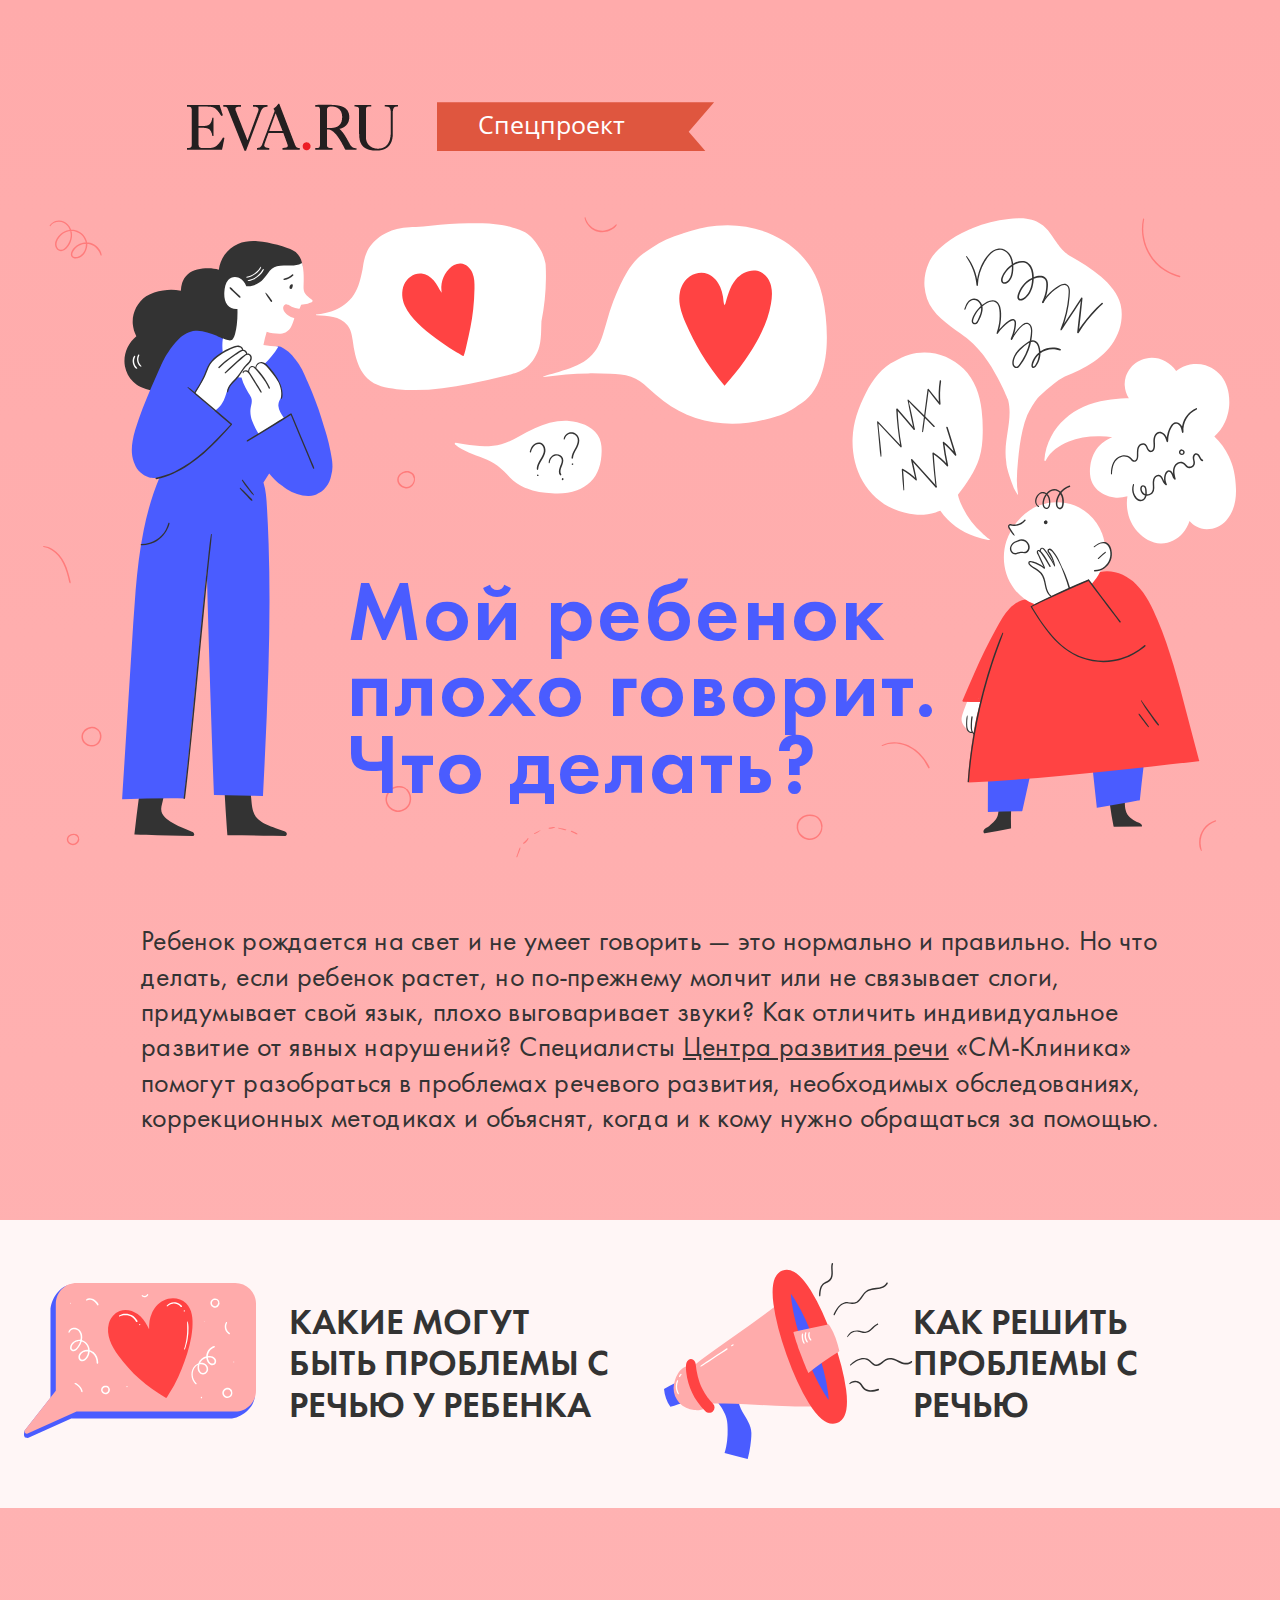
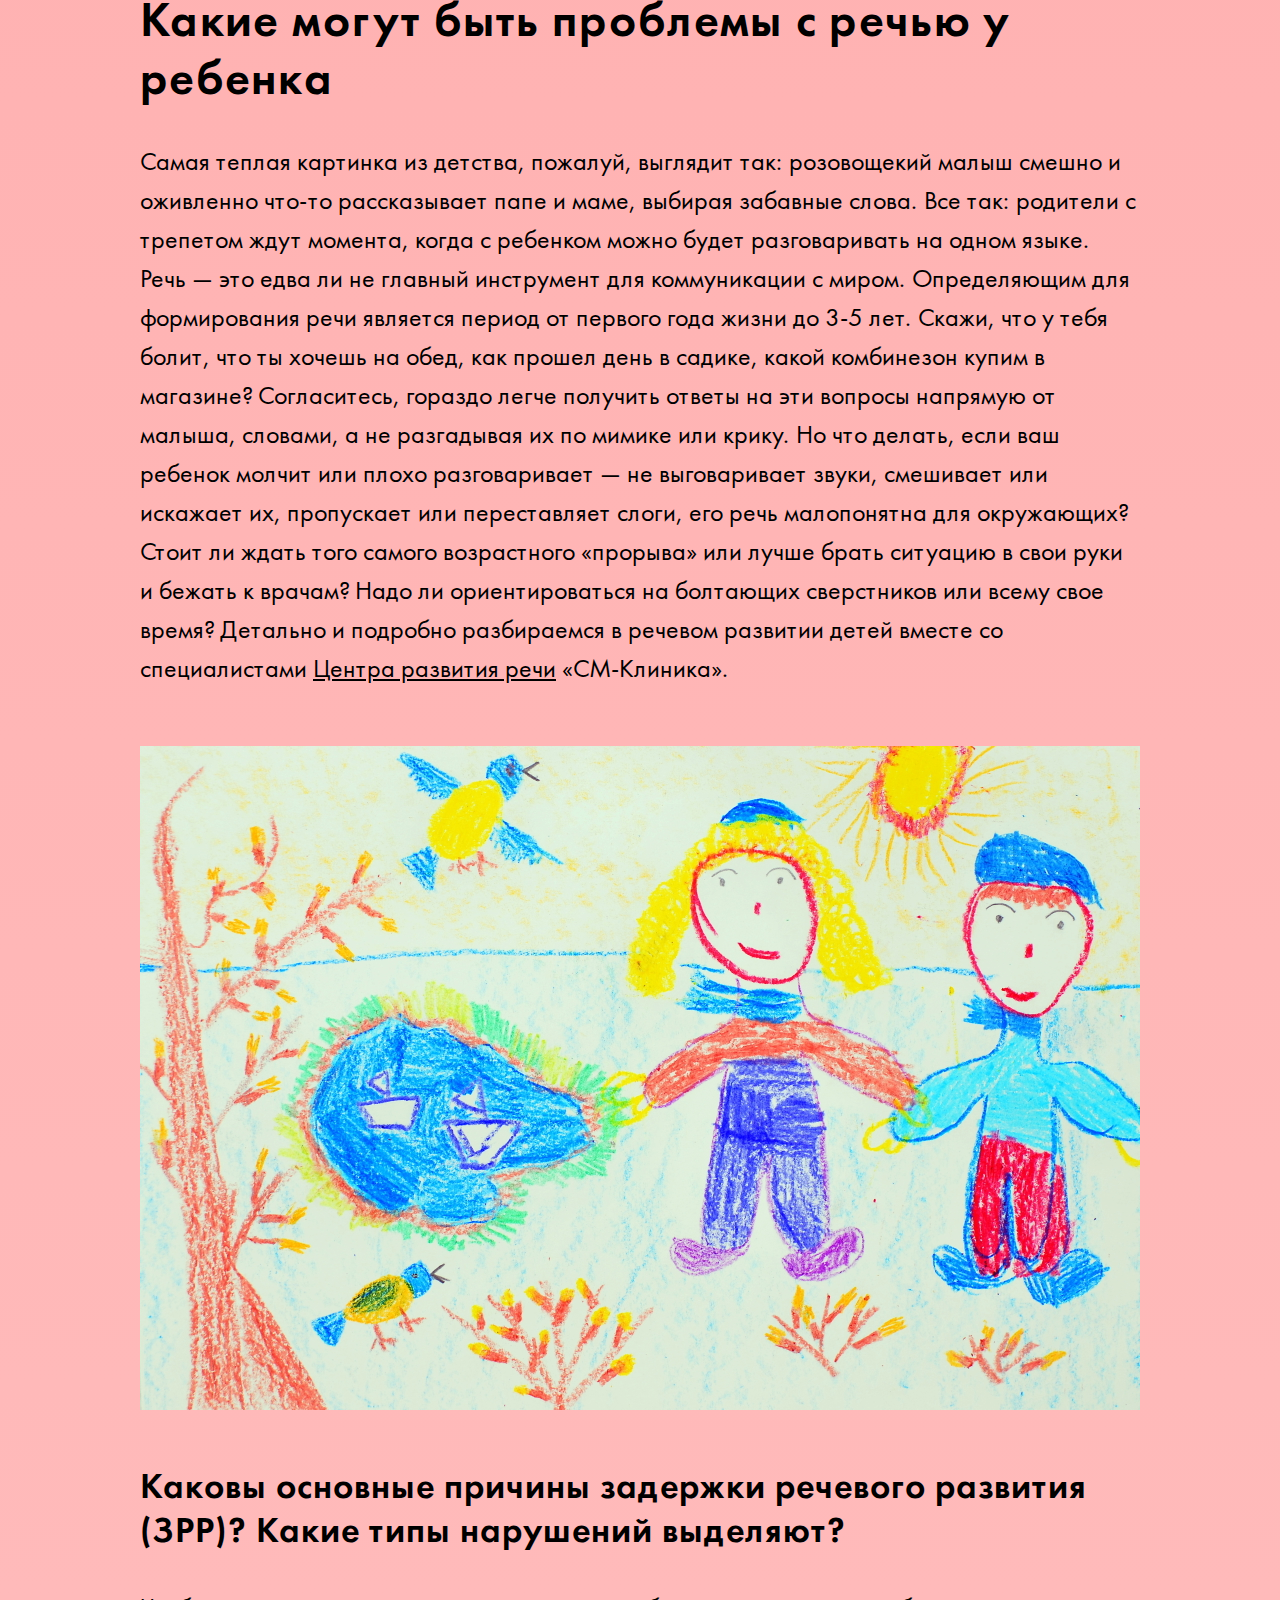
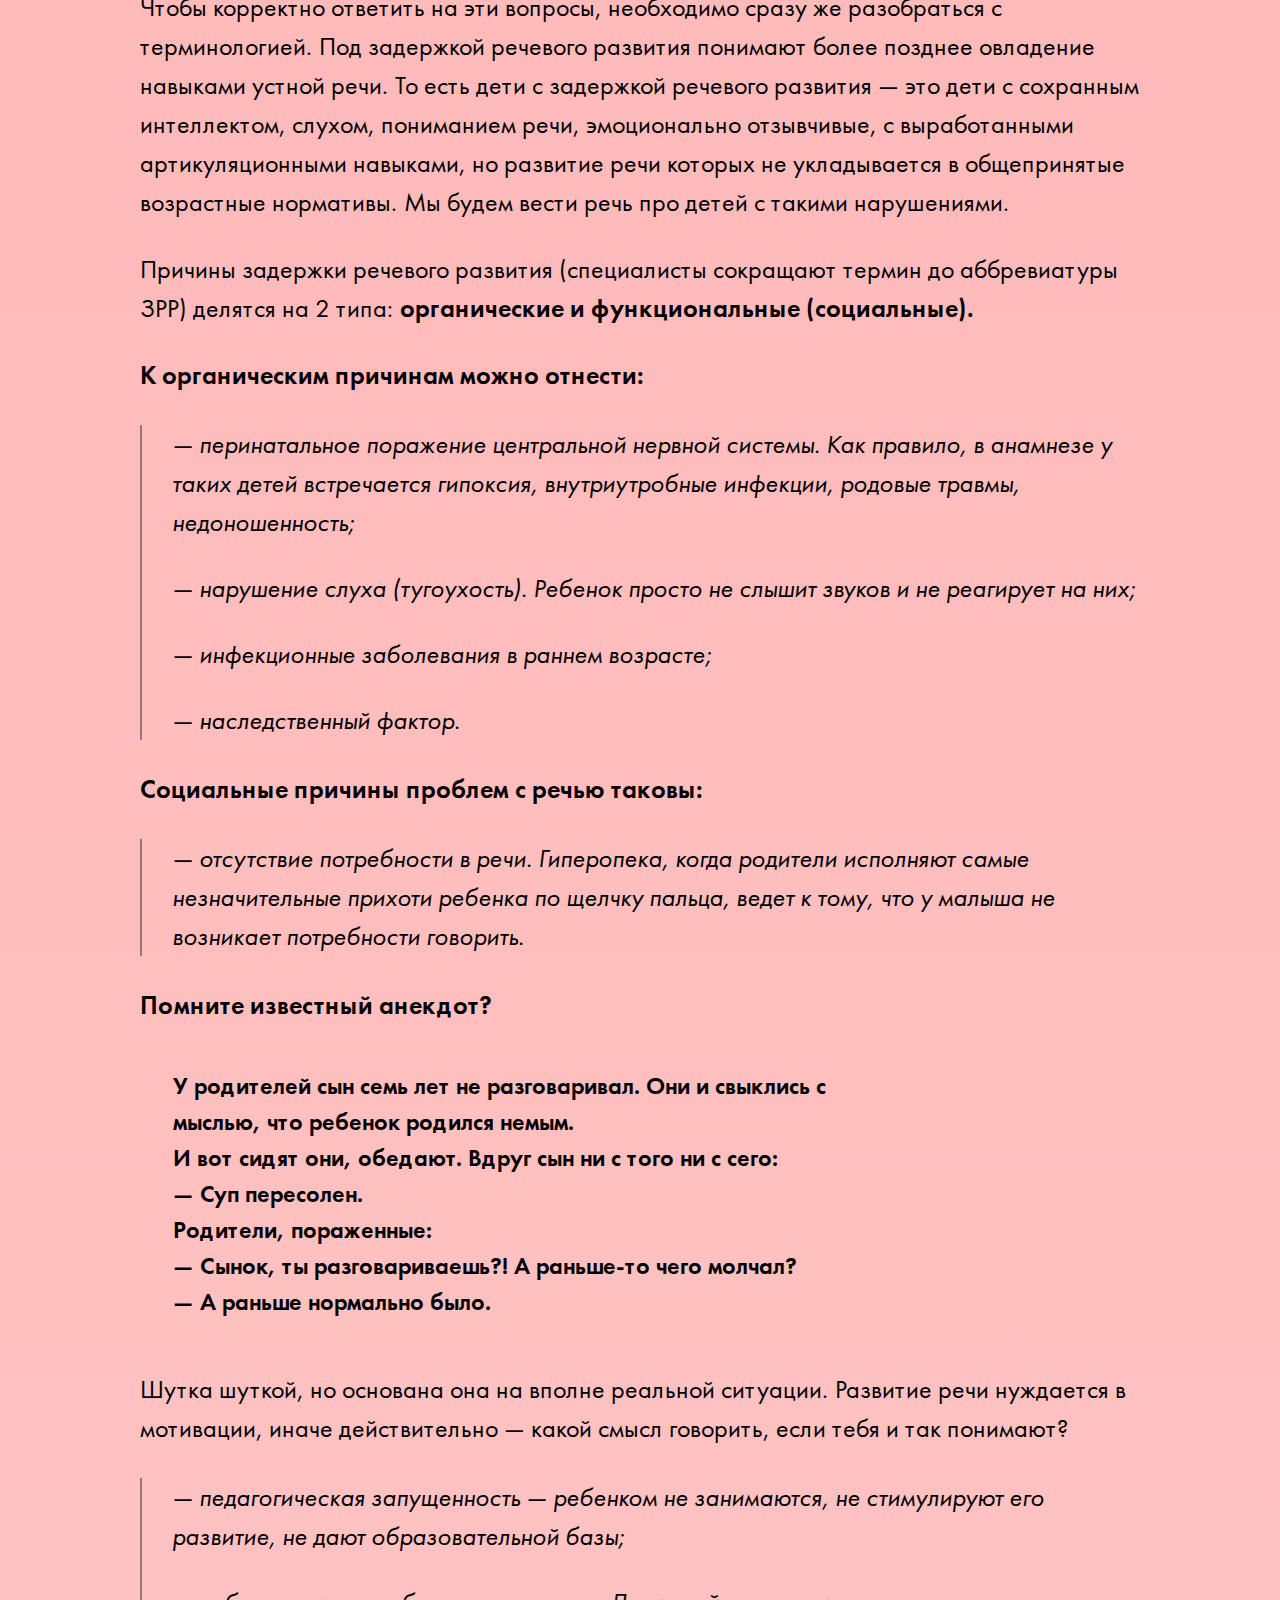
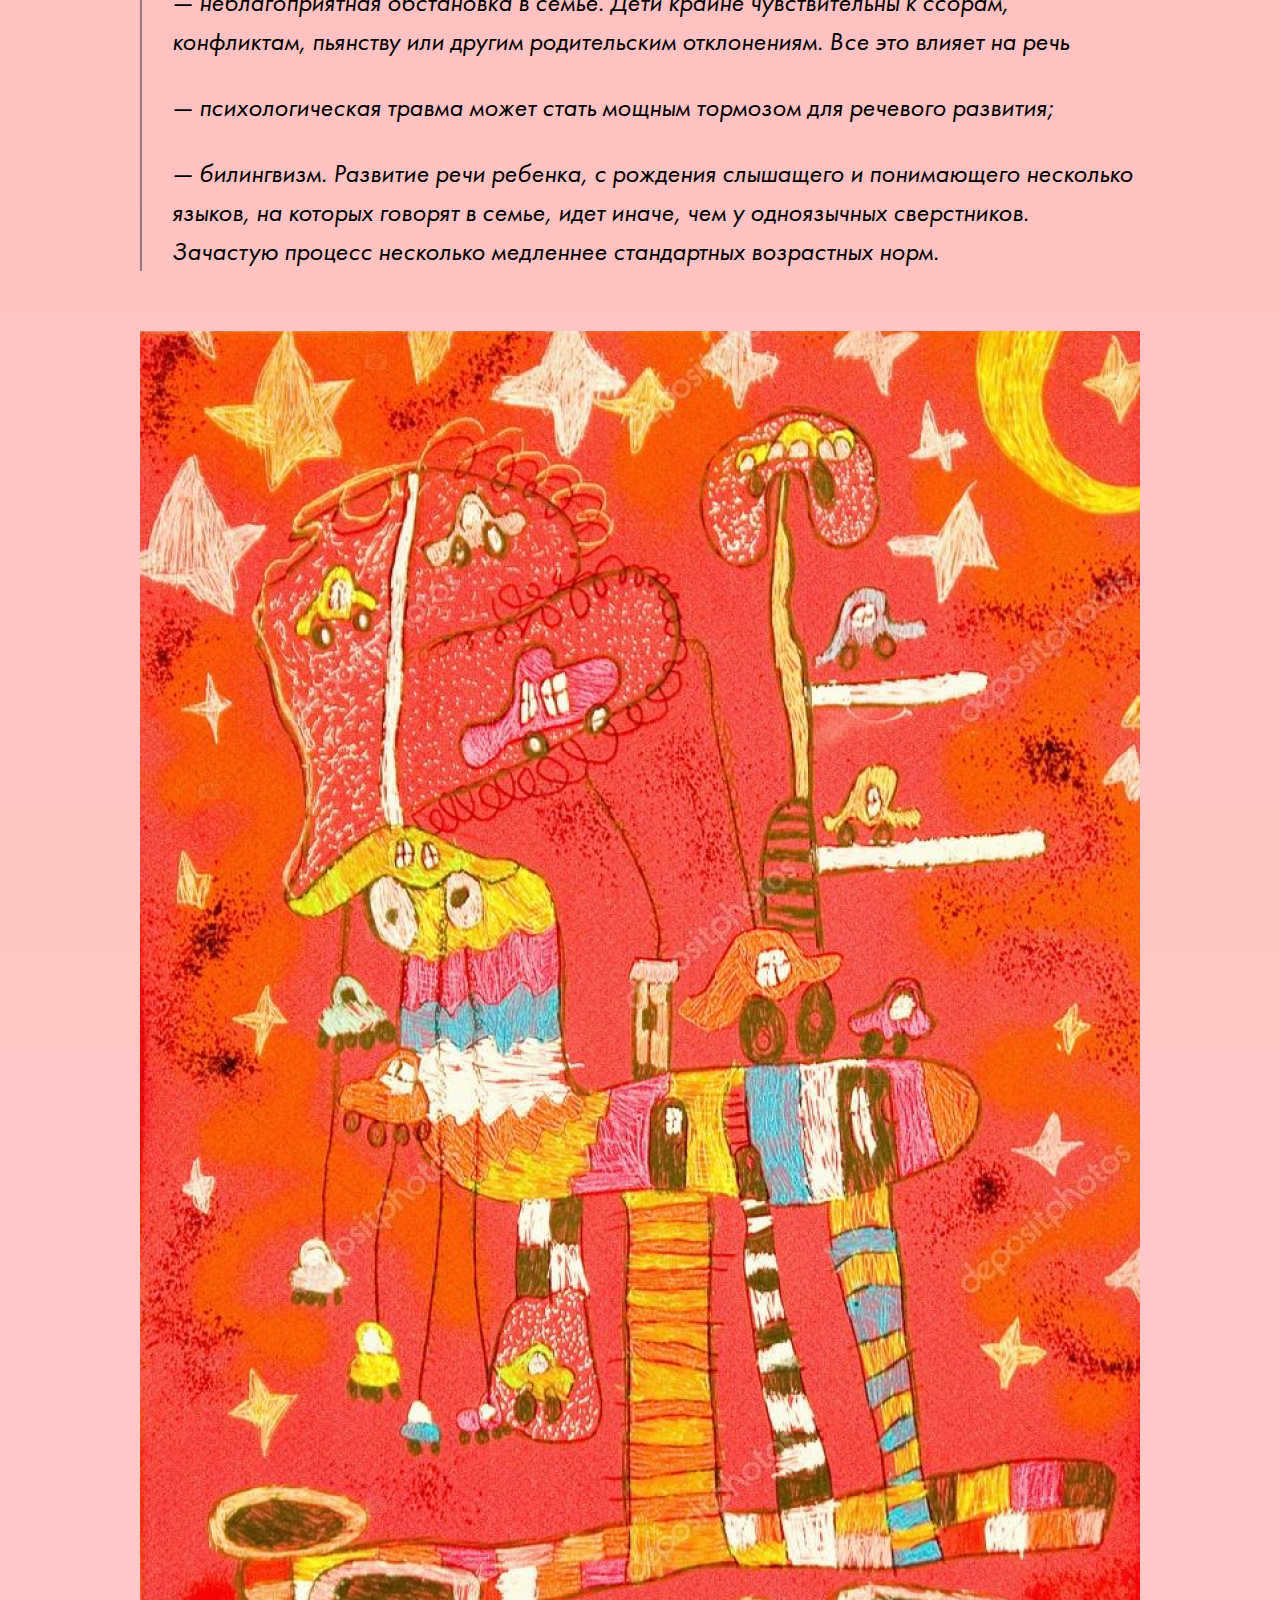
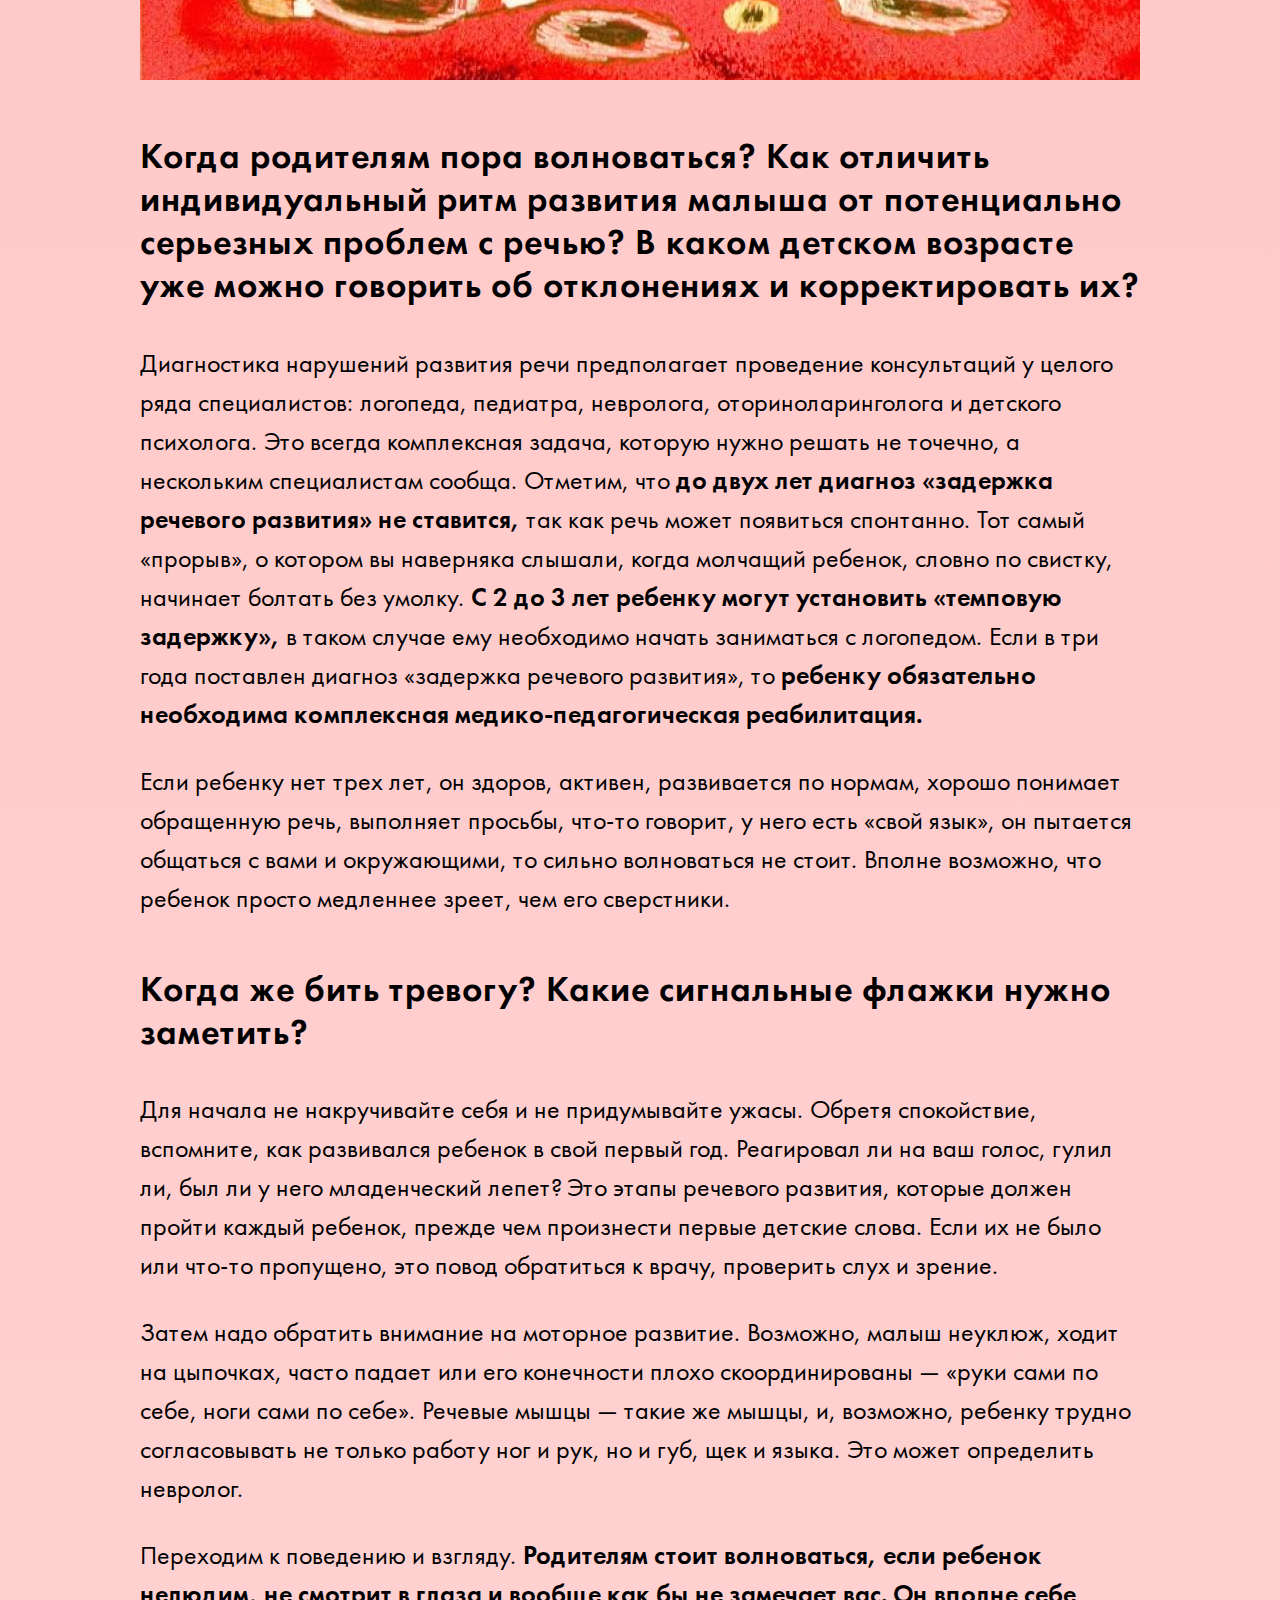
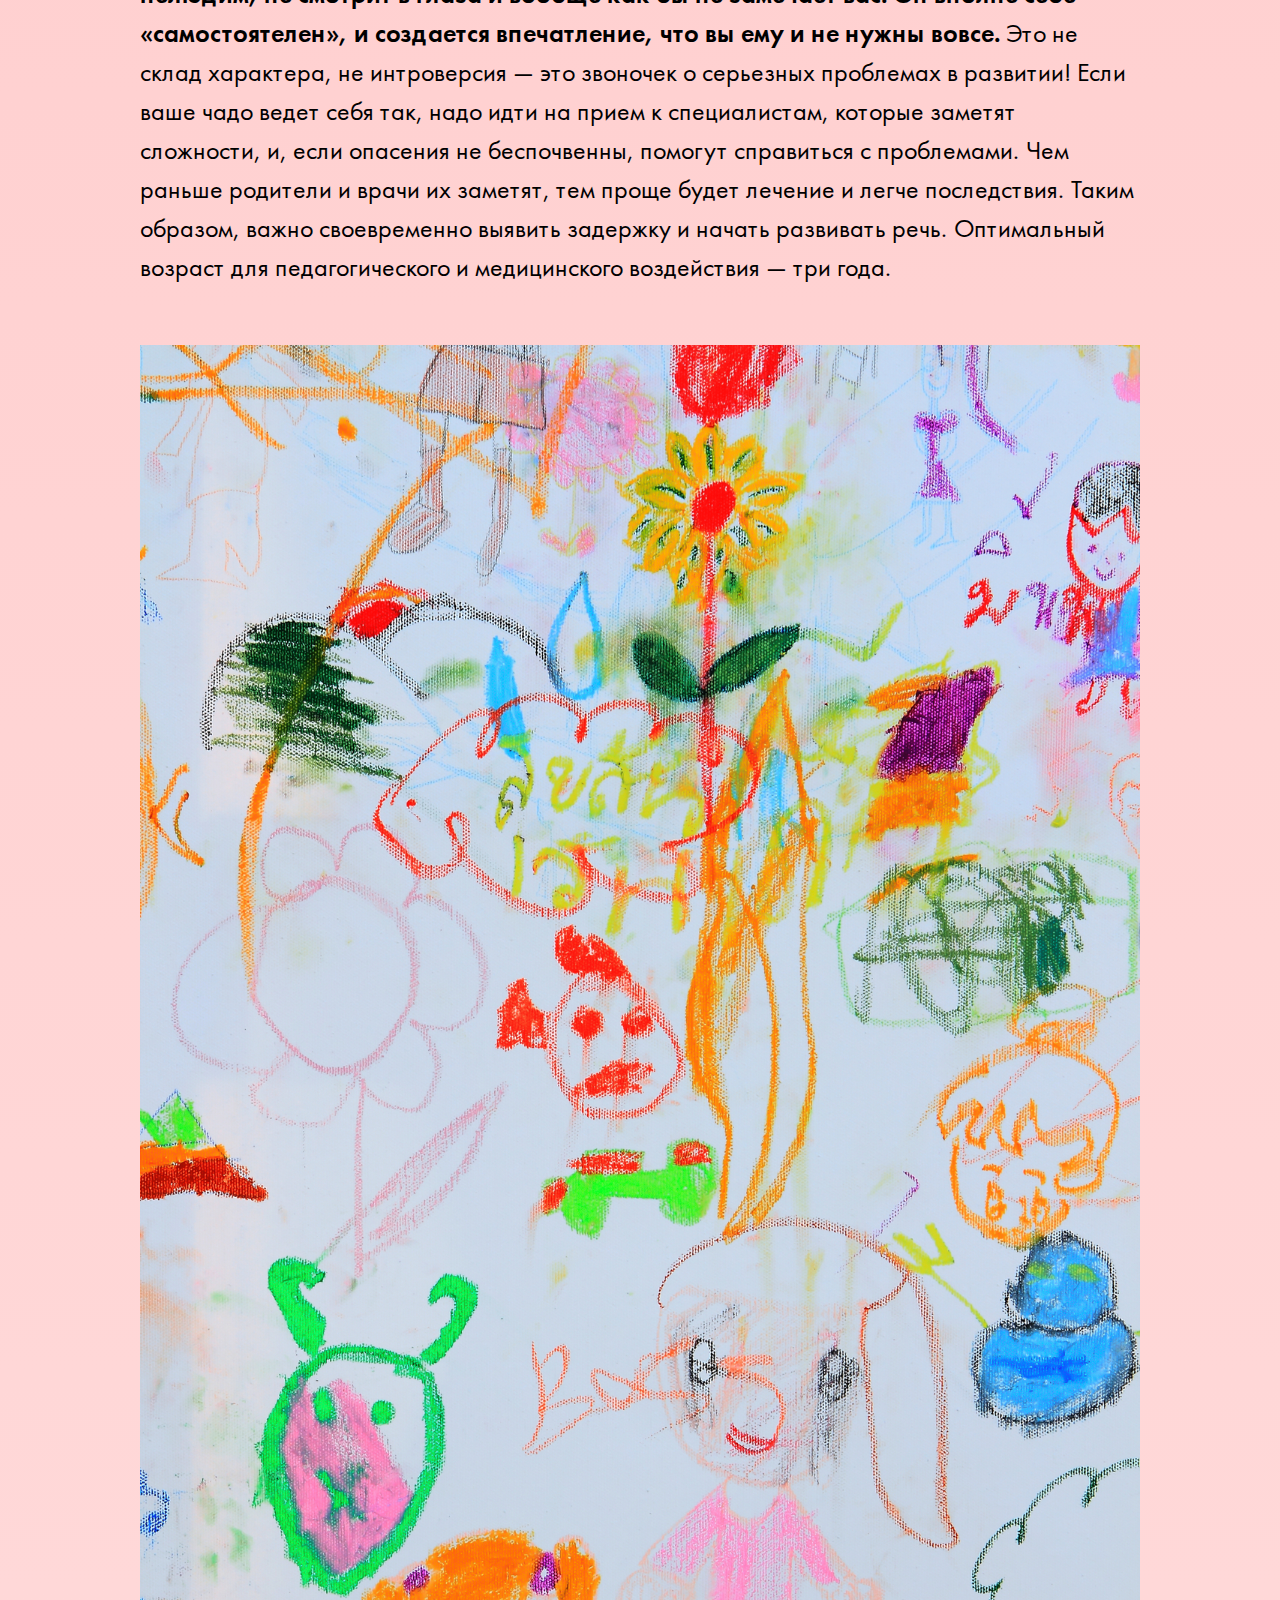
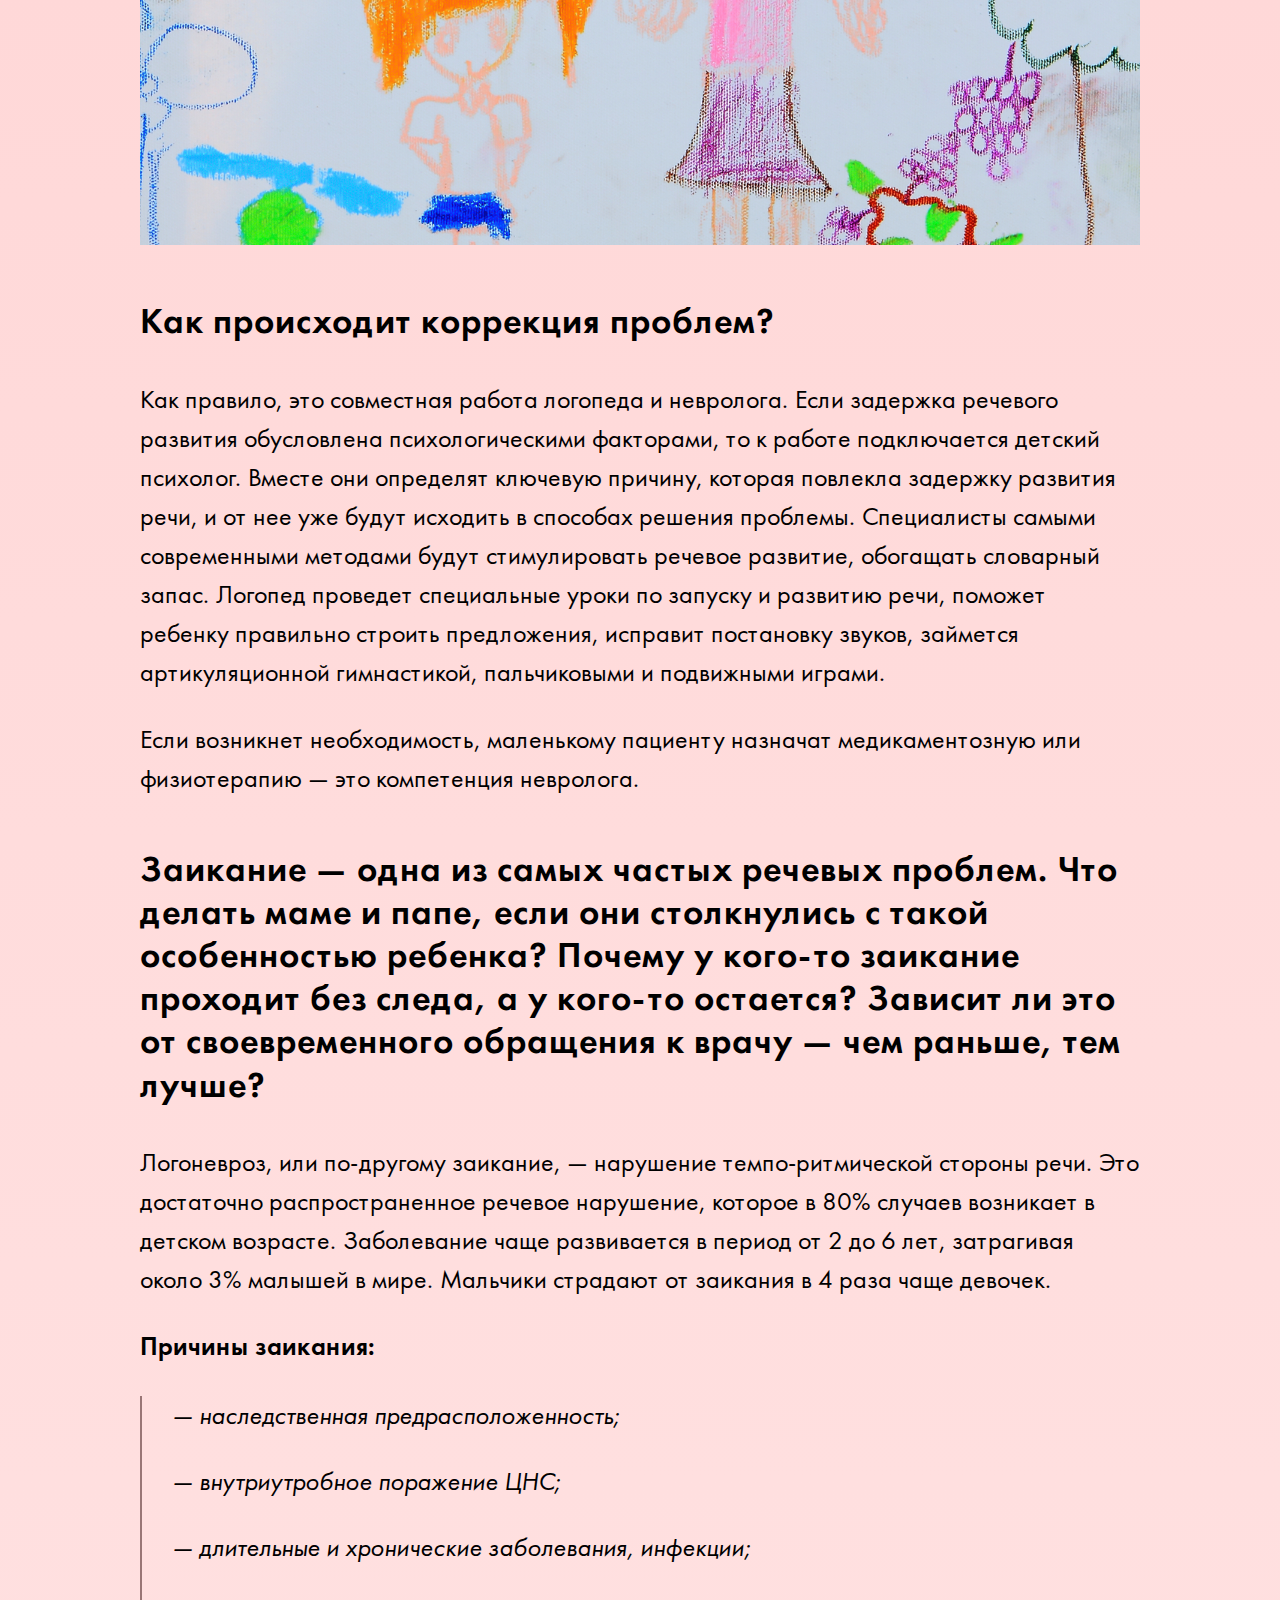
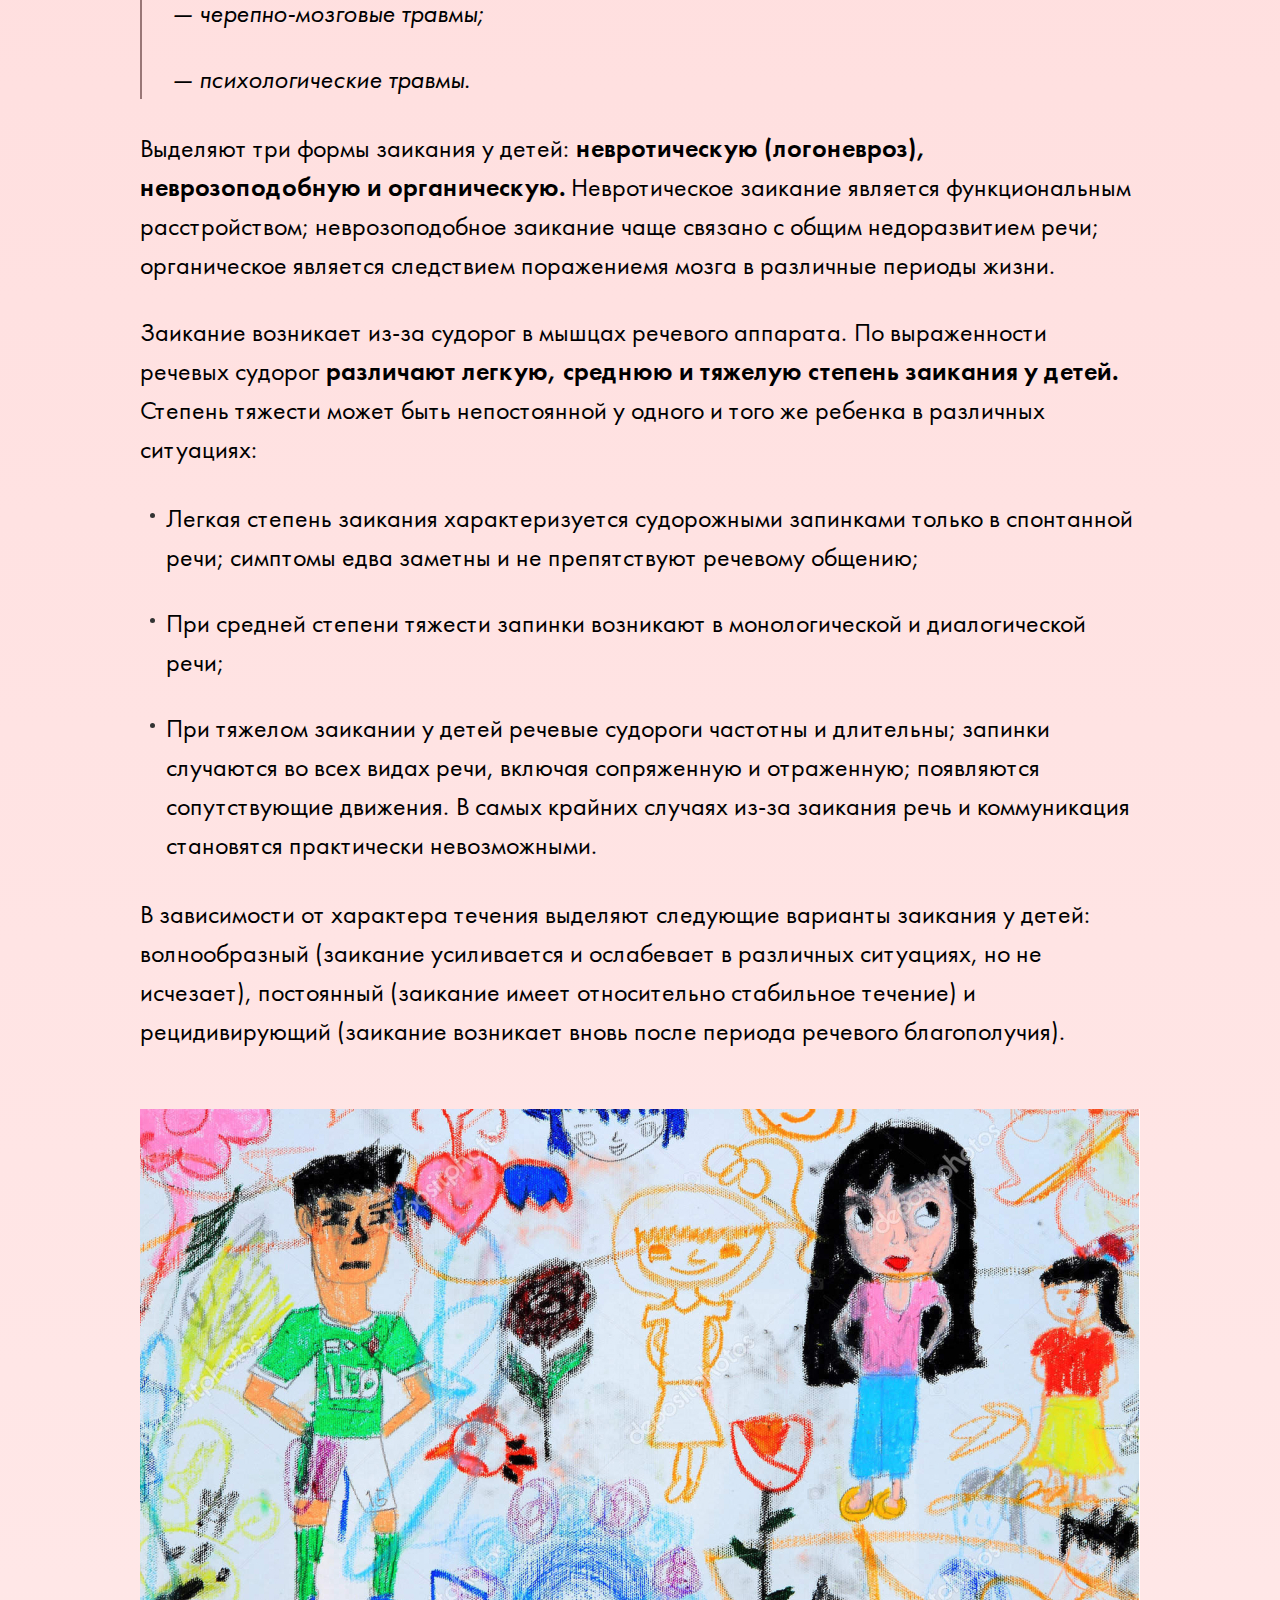
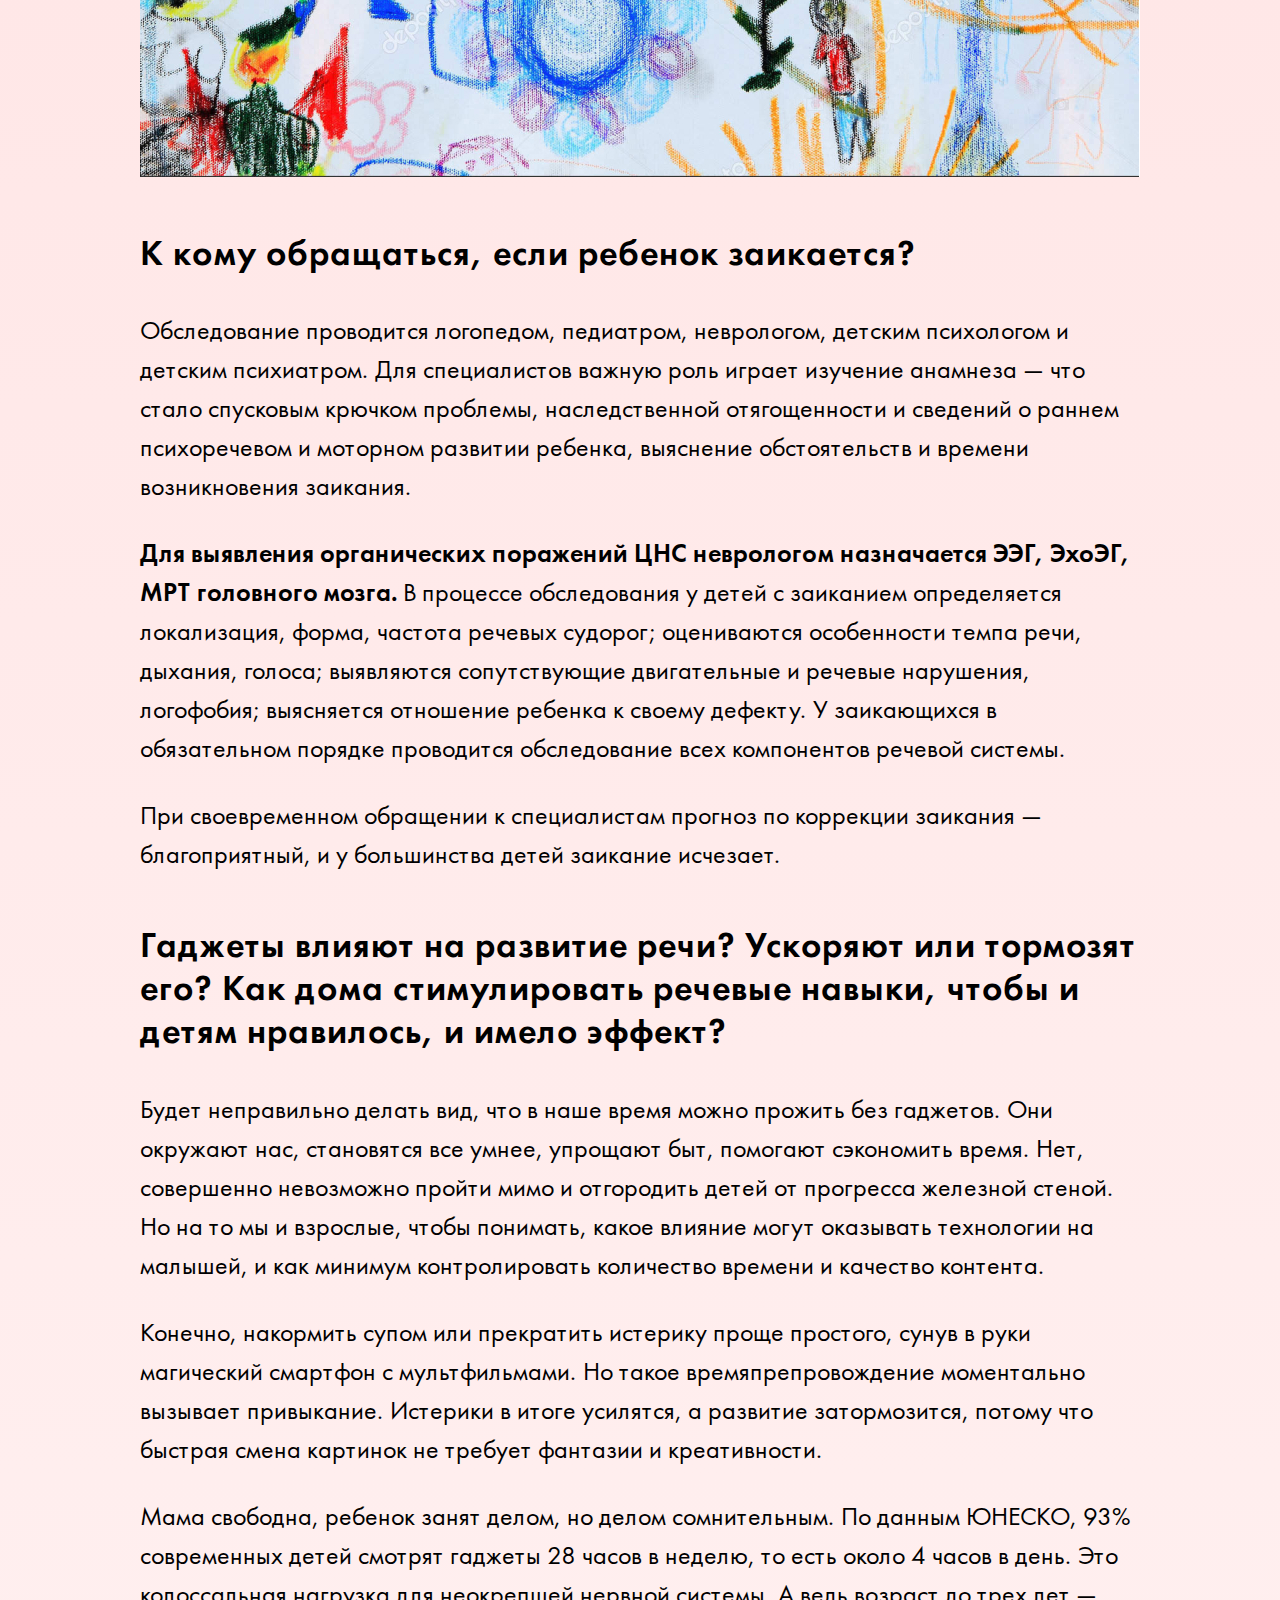
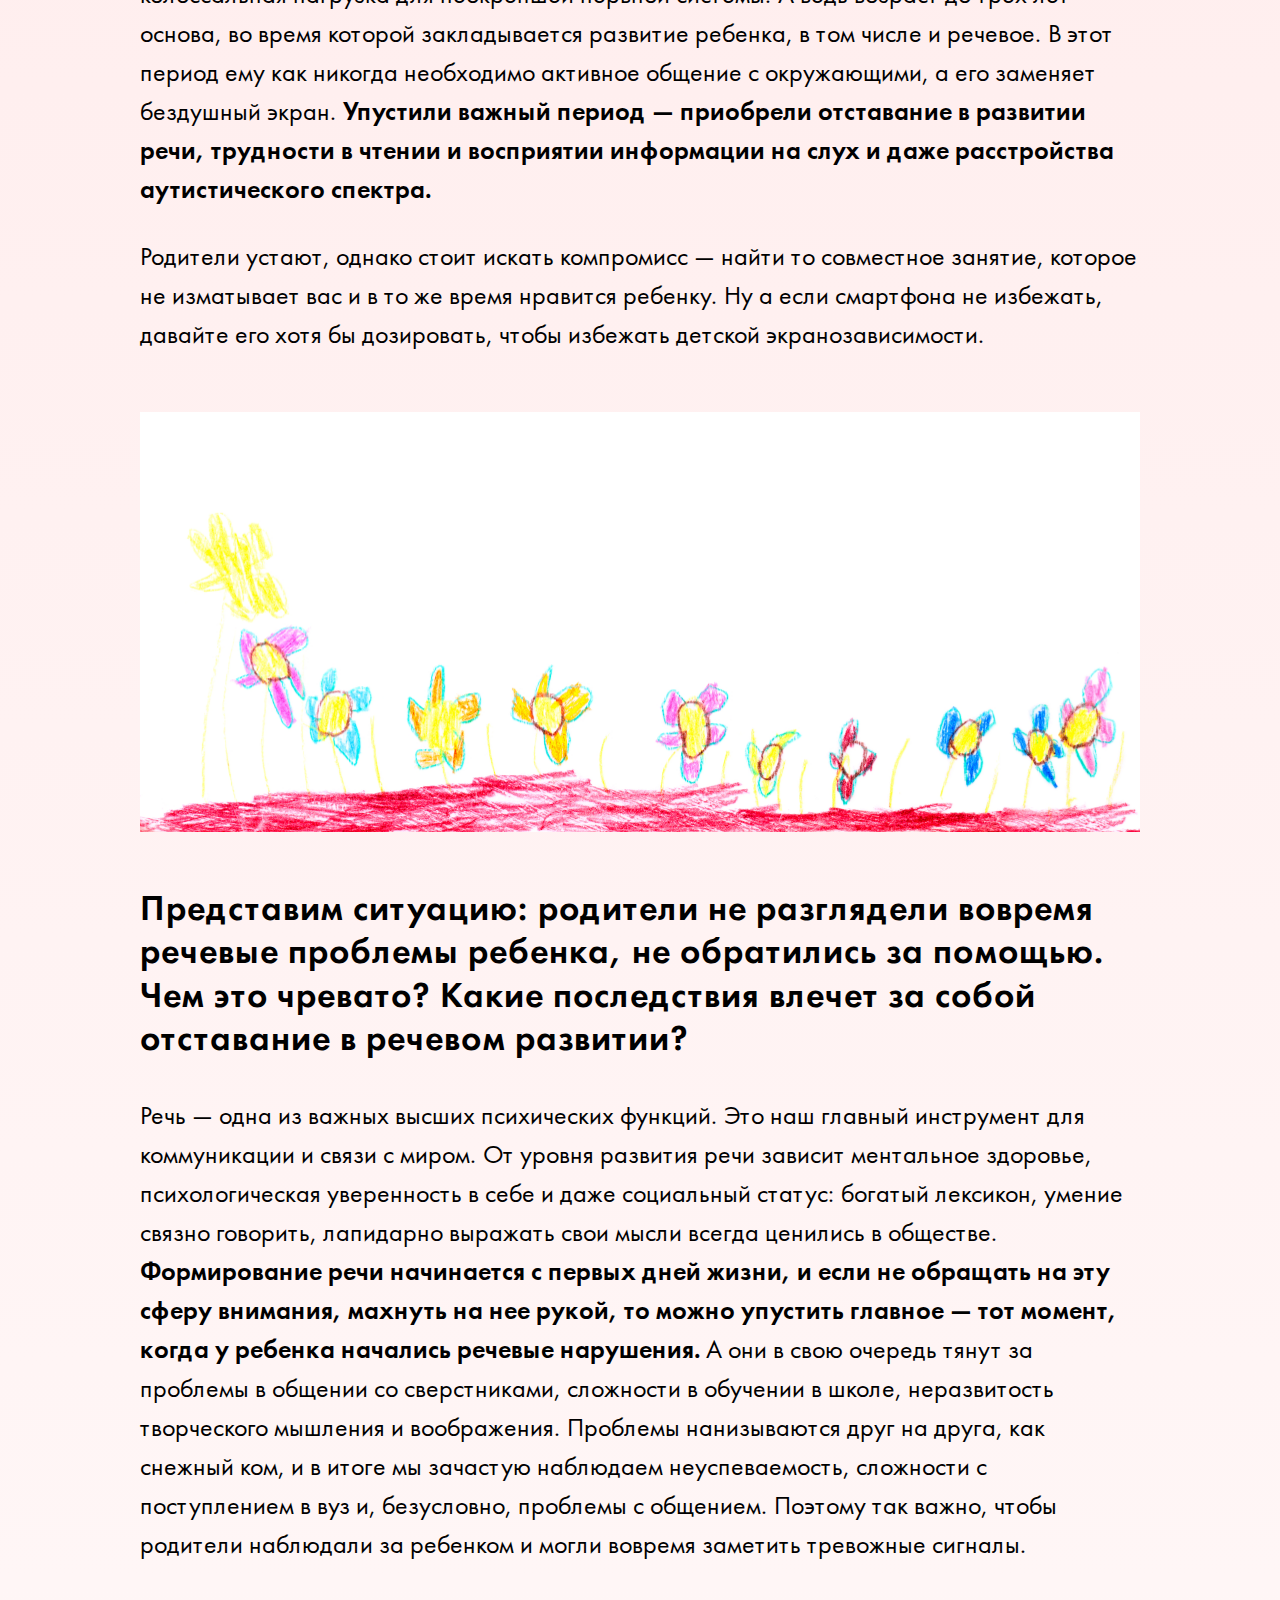
==== commit bd6cc74f: "Правки 3" ====
--- a/index.html
+++ b/index.html
@@ -41,7 +41,7 @@
 				<header>
 					<div class="cont">
 						<div class="header_logo">
-							<a href="#">
+							<a href="https://eva.ru/">
 								<img src="images/eva-logo.png" alt="">
 							</a>
 							<strong class="slogan">Спецпроект</strong>
@@ -64,7 +64,24 @@
 					</div>
 				</div>
 
-				
+
+				<div class="tabs_container">
+					<div class="tabs">
+						<a href="index.html" class="page1 active">
+							<div class="tabs_icon">
+								<img src="images/tabs1.svg" alt="">	
+							</div>							
+							<div class="tabs_title">Какие могут быть проблемы с речью у ребенка</div> 
+						</a>
+						<a href="index2.html" class="page2">
+							<div class="tabs_icon">
+								<img src="images/tabs2.svg" alt="">	
+							</div>							
+							<div class="tabs_title">Как решить проблемы с речью</div> 
+						</a>
+					</div>
+				</div>
+			
 						
 				<div class="text-block">
 					<div class="cont">
--- a/css/styles.css
+++ b/css/styles.css
@@ -350,7 +350,7 @@
     align-content: stretch;
     flex-wrap: nowrap;
 }
-.tabs button {
+.tabs a {
     font-size: 25px;
     font-weight: bold;
     line-height: 30px;
@@ -366,11 +366,12 @@
     align-items: center;
     align-content: center;
     color: #333;
-}
-.tabs button:nth-child(2) {
+    text-decoration: none;
+}
+.tabs a:nth-child(2) {
     justify-content: start;
 }
-.tabs button .tabs_title {
+.tabs a .tabs_title {
     font-weight: 600;
     font-size: var(--font_size_title);
     line-height: 115.68%;
@@ -379,10 +380,10 @@
     margin-left: 33px;
     max-width: 408px;
 }
-.tabs button:nth-child(2) .tabs_title {
+.tabs a:nth-child(2) .tabs_title {
     margin-left: 0;
 }
-.tabs button:hover {
+.tabs a:hover {
     color: #FFFFFF;
     background: #1CCC6E;
 }
@@ -472,7 +473,7 @@
     font-size: 48px;
     line-height: 120%;
     margin-bottom: 36px;
-    margin-top: 77px;
+    margin-top: 40px;
     letter-spacing: 1.3px;
 }
 .text-block h3 {
@@ -635,9 +636,6 @@
 .prev-link strong {
     text-align: right;
 }
-.next-link {
-    padding: 79px 54px 79px 67px;
-}
 .next-link span {
     font-family: 'Open Sans';
     font-size: 24px;
--- a/css/response_1187.css
+++ b/css/response_1187.css
@@ -36,9 +36,7 @@
         padding: 105px 0 197px;
         background: #fff;
     }
-    .next-link {
-        padding: 79px 54px 79px 43px;
-    }
+
     
 
 
--- a/css/response_1023.css
+++ b/css/response_1023.css
@@ -69,10 +69,6 @@
         width: 250px;
         height: 250px;
     }
- 
-    .next-link {
-        padding: 73px 27px 73px 41px;
-    }
     footer .holder {
         padding: 105px 0 108px;
     }
--- a/css/response_767.css
+++ b/css/response_767.css
@@ -85,7 +85,7 @@
     .prev-link, .next-link {
         width: 180px;
         height: 180px;
-        padding: 40px 25px;
+        padding: 40px 16px;
     }
     .next-link span {
         font-size: 15px;
